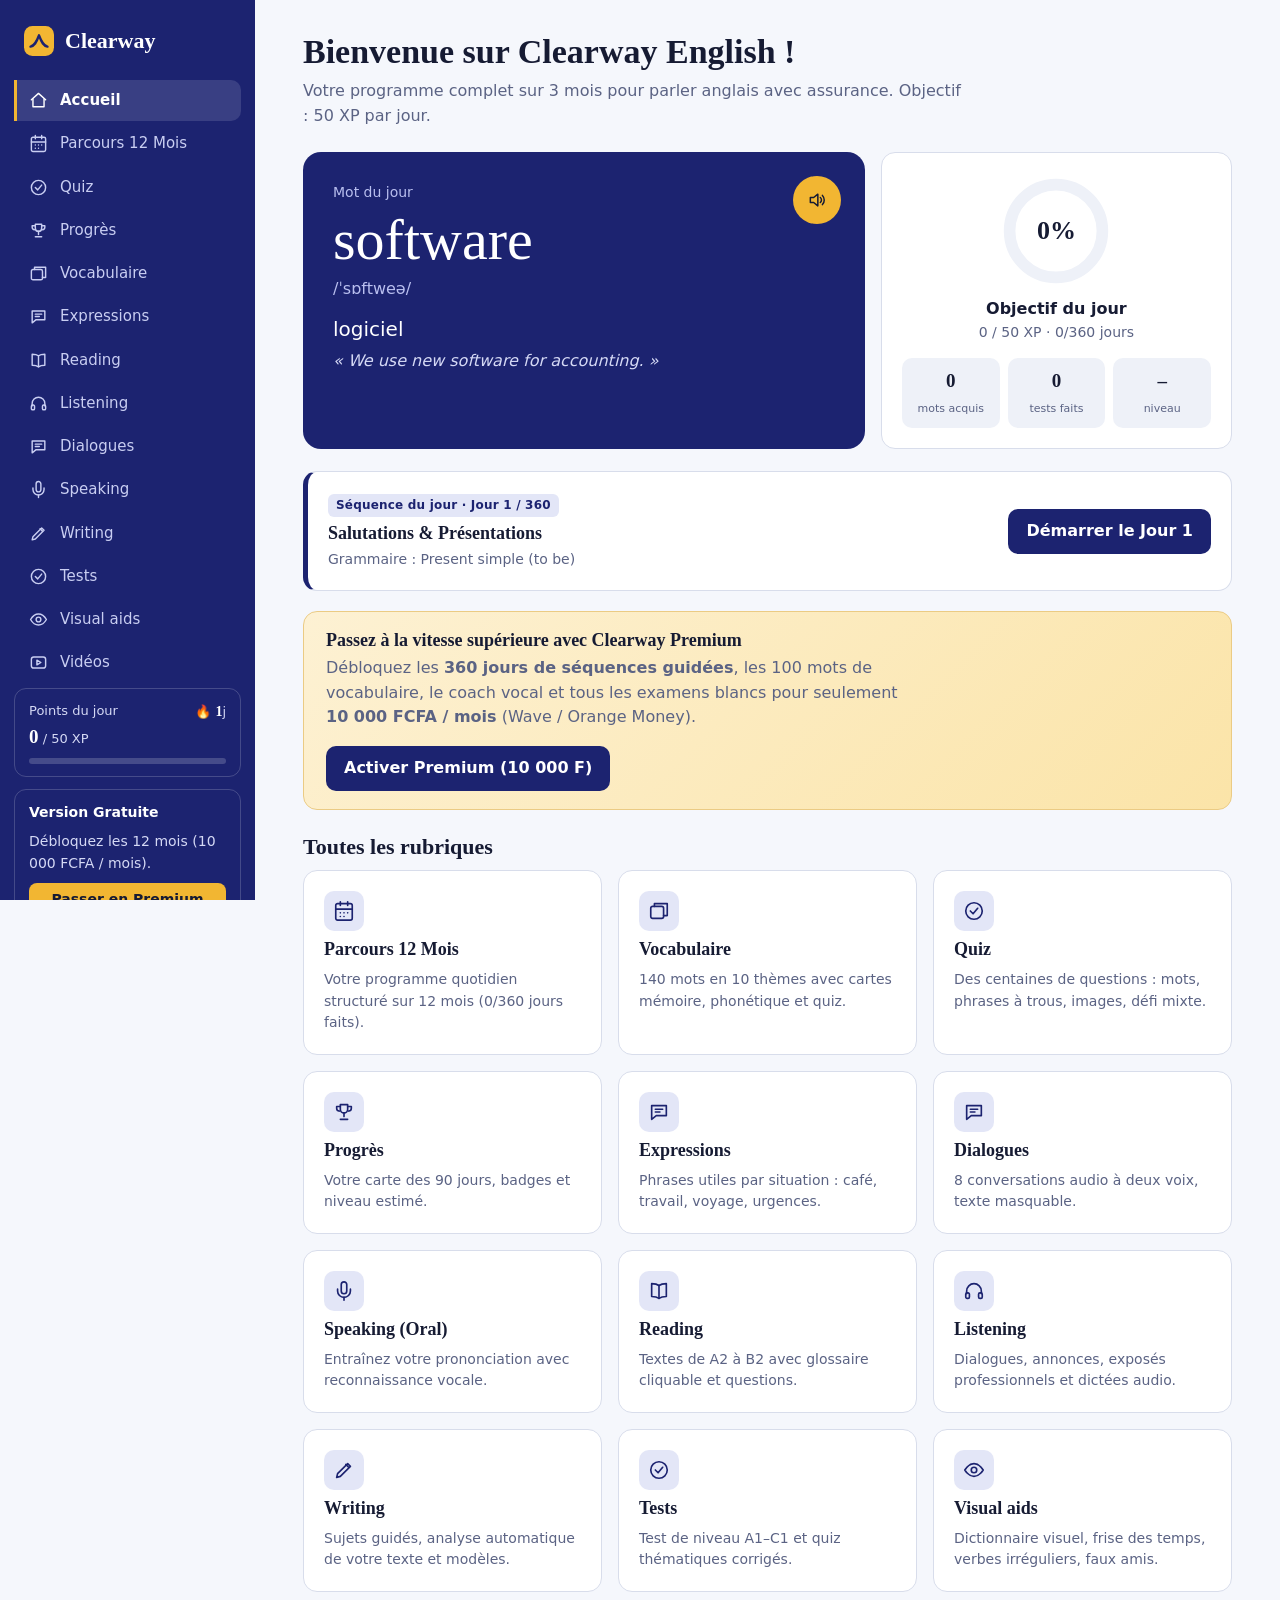
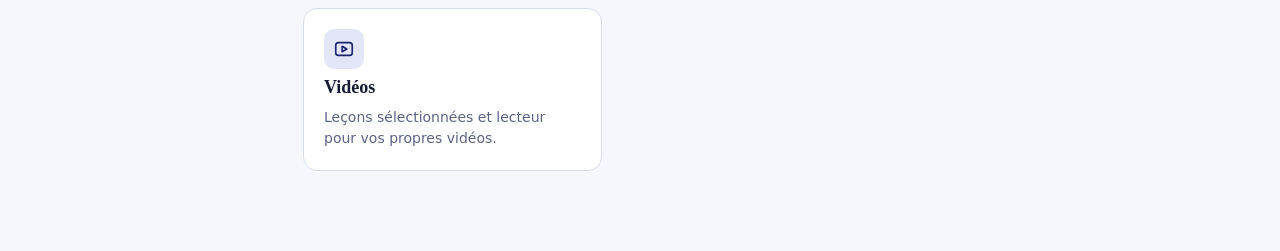
==== index.html @ 8e4ec9d9 "Change 'Hello World' to 'Goodbye World'" ====
<!DOCTYPE html>
<html lang="fr">
<head>
<meta charset="utf-8">
<meta name="viewport" content="width=device-width, initial-scale=1">
<meta name="theme-color" content="#1C2370">
<meta name="description" content="Clearway English : programme d'anglais sur 12 mois (360 jours), vocabulaire, reading, listening, speaking, writing, tests et vidéos.">
<link rel="manifest" href="manifest.webmanifest">
<link rel="icon" type="image/png" href="icons/icon-192.png">
<link rel="apple-touch-icon" href="icons/apple-touch-icon.png">
<meta name="apple-mobile-web-app-capable" content="yes">
<meta name="mobile-web-app-capable" content="yes">
<meta name="apple-mobile-web-app-title" content="Clearway">
<meta name="apple-mobile-web-app-status-bar-style" content="black-translucent">
<title>Clearway English — Programme 12 Mois</title>
<style>
:root{
  --ultra:#1C2370; --ultra-2:#2A34A6; --ultra-tint:#E3E6F7;
  --ink:#161B33; --mut:#5B6384; --paper:#F5F7FC; --mist:#EEF1F8; --line:#D8DDEB;
  --amber:#F2B632; --amber-tint:#FDF1D3;
  --ok:#1F8A5B; --ok-bg:#E4F5EC; --bad:#BF3B3B; --bad-bg:#FBE9E9;
  --wave:#1DC4FF; --om:#FF7900;
  --serif:"Iowan Old Style","Palatino Linotype",Palatino,Georgia,serif;
  --sans:"Inter","Segoe UI",system-ui,-apple-system,Roboto,sans-serif;
}
*{box-sizing:border-box}
html{scroll-behavior:smooth}
body{margin:0;font:16px/1.55 var(--sans);color:var(--ink);background:var(--paper);-webkit-font-smoothing:antialiased}
button{font:inherit;color:inherit;cursor:pointer}
input,textarea,select{font:inherit;color:inherit}
:focus-visible{outline:3px solid var(--amber);outline-offset:2px}
h1,h2,h3{font-family:var(--serif);font-weight:600;line-height:1.2;margin:0}
h1{font-size:clamp(26px,4vw,34px)}
h2{font-size:22px;margin-bottom:10px}
h3{font-size:18px}
p{margin:0 0 10px}
.mut{color:var(--mut)}
.small{font-size:14px}

/* layout */
.app{display:grid;grid-template-columns:255px 1fr;min-height:100vh}
.side{background:var(--ultra);color:#fff;padding:22px 14px;position:sticky;top:0;height:100vh;display:flex;flex-direction:column;gap:4px;overflow:auto}
.brand{display:flex;gap:11px;align-items:center;padding:2px 10px 18px;font-family:var(--serif);font-size:22px;font-weight:600}
.brand svg{width:30px;height:30px;flex:none}
.nav{display:flex;flex-direction:column;gap:2px}
.nav button{display:flex;align-items:center;gap:12px;background:none;border:0;border-left:3px solid transparent;color:#C9CEF2;padding:9px 12px;border-radius:0 10px 10px 0;text-align:left;font-size:15px}
.nav button svg{width:19px;height:19px;flex:none}
.nav button:hover{background:rgba(255,255,255,.07);color:#fff}
.nav button.on{background:rgba(255,255,255,.13);color:#fff;border-left-color:var(--amber);font-weight:600}
.xpbox{margin-top:auto;padding:12px 14px;border:1px solid rgba(255,255,255,.18);border-radius:12px;font-size:13px;color:#D5D9F5}
.xpbox b{color:#fff;font-size:19px;font-family:var(--serif)}
.xpbar{height:6px;border-radius:9px;background:rgba(255,255,255,.18);margin-top:6px;overflow:hidden}
.xpbar i{display:block;height:100%;background:var(--amber);width:0;transition:width .4s}
main{padding:32px clamp(18px,4vw,48px) 80px;max-width:1140px;width:100%}
.tabbar{display:none}
.pagehead{margin-bottom:24px}
.pagehead p{color:var(--mut);max-width:65ch;margin-top:6px}

/* components */
.card{background:#fff;border:1px solid var(--line);border-radius:14px;padding:20px}
.grid{display:grid;gap:16px;grid-template-columns:repeat(auto-fit,minmax(250px,1fr))}
.row{display:flex;gap:10px;flex-wrap:wrap;align-items:center}
.btn{background:var(--ultra);color:#fff;border:0;border-radius:10px;padding:10px 18px;font-weight:600;display:inline-flex;gap:8px;align-items:center;justify-content:center;transition:background .15s,transform .1s}
.btn:hover{background:var(--ultra-2)}
.btn:active{transform:scale(.98)}
.btn.ghost{background:#fff;color:var(--ultra);border:1.5px solid var(--ultra)}
.btn.ghost:hover{background:var(--ultra-tint)}
.btn.amber{background:var(--amber);color:var(--ink)}
.btn.amber:hover{background:#E6A91F}
.btn.ok{background:var(--ok);color:#fff}
.btn.ok:hover{background:#187049}
.btn.sm{padding:6px 12px;font-size:14px;border-radius:8px}
.btn svg{width:18px;height:18px}
.iconbtn{width:42px;height:42px;border-radius:50%;border:0;background:var(--amber);color:var(--ink);display:inline-grid;place-items:center;flex:none}
.iconbtn:hover{background:#E6A91F}
.iconbtn svg{width:20px;height:20px}
.chip{border:1.5px solid var(--line);background:#fff;border-radius:99px;padding:6px 14px;font-size:14px}
.chip:hover{border-color:var(--ultra)}
.chip.on{background:var(--ultra);border-color:var(--ultra);color:#fff}
.lv{display:inline-block;font-size:12px;font-weight:700;border-radius:6px;padding:2px 8px;letter-spacing:.2px}
.lv-A{background:var(--ok-bg);color:var(--ok)}
.lv-B{background:var(--ultra-tint);color:var(--ultra)}
.lv-C{background:var(--amber-tint);color:#8A5A00}
.tabs{display:flex;gap:6px;flex-wrap:wrap;margin-bottom:18px;border-bottom:1px solid var(--line);padding-bottom:12px}
.bar{height:8px;background:var(--mist);border-radius:9px;overflow:hidden}
.bar i{display:block;height:100%;background:var(--ultra);border-radius:9px;transition:width .3s}
.toast{position:fixed;left:50%;bottom:90px;transform:translateX(-50%);background:var(--ink);color:#fff;padding:10px 18px;border-radius:10px;font-size:14px;z-index:150;box-shadow:0 8px 20px rgba(0,0,0,.2)}
.tile{display:flex;flex-direction:column;gap:8px;text-align:left;cursor:pointer;transition:border-color .15s,transform .15s}
.tile:hover{border-color:var(--ultra);transform:translateY(-2px)}
.tile .ic{width:40px;height:40px;border-radius:10px;background:var(--ultra-tint);color:var(--ultra);display:grid;place-items:center}
.tile .ic svg{width:22px;height:22px}

/* home */
.hero{display:grid;grid-template-columns:1.6fr 1fr;gap:16px;margin-bottom:22px}
.wod{background:var(--ultra);color:#fff;border-radius:18px;padding:28px 30px;position:relative;overflow:hidden}
.wod .w{font-family:var(--serif);font-size:clamp(38px,6vw,58px);line-height:1;margin:6px 0 8px}
.wod .ipa{color:#B9BFEF}
.wod .fr{font-size:20px;margin:12px 0 4px}
.wod .ex{color:#D5D9F5;font-style:italic;max-width:46ch}
.wod .iconbtn{position:absolute;right:24px;top:24px;width:48px;height:48px}
.goal{display:flex;flex-direction:column;align-items:center;justify-content:center;gap:8px;text-align:center}
.ring{position:relative;width:116px;height:116px}
.ring svg{width:116px;height:116px;transform:rotate(-90deg)}
.ring b{position:absolute;inset:0;display:grid;place-items:center;font-family:var(--serif);font-size:26px}
.stats{display:grid;grid-template-columns:repeat(3,1fr);gap:8px;width:100%;margin-top:6px}
.stats div{background:var(--mist);border-radius:10px;padding:8px 4px}
.stats b{display:block;font-family:var(--serif);font-size:19px}
.stats span{font-size:11px;color:var(--mut)}

/* 90-day roadmap */
.road-grid{display:grid;grid-template-columns:repeat(auto-fill,minmax(135px,1fr));gap:10px;margin-top:14px}
.day-card{background:#fff;border:1.5px solid var(--line);border-radius:12px;padding:12px;text-align:left;display:flex;flex-direction:column;gap:4px;position:relative;transition:all .15s}
.day-card:hover{border-color:var(--ultra)}
.day-card.done{background:var(--ok-bg);border-color:#9AD7BC}
.day-card.curr{border-color:var(--amber);box-shadow:0 0 0 2px var(--amber-tint)}
.day-card.locked{background:var(--mist);opacity:.85}
.day-num{font-family:var(--serif);font-weight:700;font-size:17px;display:flex;justify-content:space-between;align-items:center}
.day-topic{font-size:12px;color:var(--mut);line-height:1.3;display:-webkit-box;-webkit-line-clamp:2;-webkit-box-orient:vertical;overflow:hidden}
.seq-step{border-left:3px solid var(--ultra);padding:12px 16px;background:var(--mist);border-radius:0 12px 12px 0;margin-bottom:14px}
.seq-step h4{margin:0 0 6px;font-size:16px;color:var(--ultra)}

/* flashcards & speaking */
.fc{min-height:250px;display:flex;flex-direction:column;align-items:center;justify-content:center;text-align:center;gap:10px;padding:32px 24px;cursor:pointer;user-select:none}
.fc .big{font-family:var(--serif);font-size:clamp(32px,5vw,48px)}
.fc.back{background:var(--ultra-tint);border-color:#C5CBF0}
.fc .ex{font-style:italic;color:var(--mut);max-width:44ch}
.mic-btn{width:68px;height:68px;border-radius:50%;border:0;background:var(--ultra);color:#fff;display:grid;place-items:center;margin:10px auto;transition:all .2s}
.mic-btn.rec{background:var(--bad);animation:pulse 1.2s infinite}
@keyframes pulse{0%{box-shadow:0 0 0 0 rgba(191,59,59,.5)}70%{box-shadow:0 0 0 16px rgba(191,59,59,0)}100%{box-shadow:0 0 0 0 rgba(191,59,59,0)}}

/* quiz */
.qhead{display:flex;align-items:center;gap:14px;margin-bottom:18px;font-size:14px;color:var(--mut)}
.qhead .bar{flex:1}
.qtext{font-size:21px;margin-bottom:18px}
.opts{display:grid;gap:10px;max-width:640px}
.opt{text-align:left;background:#fff;border:1.5px solid var(--line);border-radius:10px;padding:12px 16px;transition:border-color .12s,background .12s}
.opt:hover:not(:disabled){border-color:var(--ultra);background:var(--ultra-tint)}
.opt.ok{border-color:var(--ok);background:var(--ok-bg);font-weight:600}
.opt.no{border-color:var(--bad);background:var(--bad-bg)}
.opt:disabled{cursor:default}
.fb{margin-top:16px;padding:14px 16px;border-radius:10px;max-width:640px}
.fb.ok{background:var(--ok-bg)}
.fb.no{background:var(--bad-bg)}
.score{font-family:var(--serif);font-size:50px;line-height:1}
.review{display:grid;gap:10px;margin-top:16px}
.review div{border-left:4px solid var(--bad);background:var(--bad-bg);padding:10px 14px;border-radius:0 10px 10px 0;font-size:15px}

/* reading & writing */
.text{font-family:var(--serif);font-size:19px;line-height:1.75;max-width:68ch}
.gl{border-bottom:2px dotted var(--ultra);cursor:pointer;color:var(--ultra)}
.gloss{background:var(--amber-tint);border-radius:10px;padding:10px 14px;margin:14px 0;font-size:15px;min-height:44px}
.split{display:grid;grid-template-columns:1.15fr 1fr;gap:26px;align-items:start}
textarea{width:100%;min-height:200px;border:1.5px solid var(--line);border-radius:12px;padding:14px;resize:vertical;line-height:1.6;background:#fff}
textarea:focus{border-color:var(--ultra);outline:none}
input[type=text],select{border:1.5px solid var(--line);border-radius:10px;padding:10px 12px;background:#fff;width:100%}
select{width:auto}
.check{display:flex;gap:10px;align-items:flex-start;padding:6px 0}
.check i{flex:none;width:22px;height:22px;border-radius:50%;display:grid;place-items:center;font-style:normal;font-size:13px;font-weight:700}
.check i.y{background:var(--ok);color:#fff}
.check i.n{background:var(--mist);color:var(--mut);border:1.5px solid var(--line)}
.model{background:var(--mist);border-radius:12px;padding:16px 18px;font-family:var(--serif);font-size:17px;line-height:1.7;white-space:pre-wrap}

/* tables & visual */
.tbl{width:100%;border-collapse:collapse;font-size:15px;background:#fff;border:1px solid var(--line);border-radius:12px;overflow:hidden}
.tbl th{background:var(--mist);text-align:left;padding:10px 14px;font-weight:600}
.tbl td{padding:9px 14px;border-top:1px solid var(--line);vertical-align:top}
.tblwrap{overflow-x:auto}
.vd{display:grid;grid-template-columns:repeat(auto-fill,minmax(120px,1fr));gap:12px}
.vd button{background:#fff;border:1px solid var(--line);border-radius:14px;padding:16px 8px 12px;display:flex;flex-direction:column;align-items:center;gap:2px}
.vd button:hover{border-color:var(--ultra);background:var(--ultra-tint)}
.vd .em{font-size:44px;line-height:1.1}
.vd b{font-family:var(--serif);font-size:17px}
.vd span{font-size:13px;color:var(--mut)}
.tl{display:grid;grid-template-columns:repeat(3,1fr);gap:16px}
.tl .col{border-top:5px solid var(--ultra);background:#fff;border-radius:0 0 14px 14px;border:1px solid var(--line);border-top-width:5px;padding:16px}
.tl .col.past{border-top-color:#7C84C9}
.tl .col.now{border-top-color:var(--amber)}
.tl .col.fut{border-top-color:var(--ok)}
.tense{padding:10px 0;border-top:1px solid var(--mist)}
.tense b{display:block}
.tense .ex{font-family:var(--serif);font-style:italic;font-size:16px}
.funnel{display:grid;gap:10px;max-width:640px}
.funnel div{border-radius:12px;padding:14px 18px;color:#fff}
.funnel .f1{background:var(--ultra);width:100%}
.funnel .f2{background:var(--ultra-2);width:82%}
.funnel .f3{background:#4C58C7;width:64%}
.funnel b{font-family:var(--serif);font-size:24px;margin-right:10px}
.player{aspect-ratio:16/9;width:100%;border:0;border-radius:14px;background:var(--ink)}
.vph{aspect-ratio:16/9;border-radius:14px;background:var(--ink);color:#C9CEF2;display:grid;place-items:center;text-align:center;padding:20px}

/* Premium & Mobile Money Paywall */
.lk{display:inline-grid;vertical-align:-2px;margin-left:6px;opacity:.8}
.lk svg{width:14px;height:14px}
.prem{display:inline-block;font-size:12px;font-weight:700;border-radius:6px;padding:2px 8px;margin-left:6px;background:var(--amber-tint);color:#8A5A00}
.banner{display:flex;gap:16px;align-items:center;justify-content:space-between;flex-wrap:wrap;background:linear-gradient(135deg,#FDF1D3 0%,#FBE4A8 100%);border:1px solid #EBCB84;border-radius:14px;padding:18px 22px;margin-bottom:24px}
.modal{position:fixed;inset:0;background:rgba(22,27,51,.65);backdrop-filter:blur(3px);display:grid;place-items:center;padding:16px;z-index:100}
.sheet{background:#fff;border-radius:18px;max-width:480px;width:100%;max-height:92vh;overflow:auto;padding:26px 24px;position:relative;box-shadow:0 20px 40px rgba(0,0,0,.25)}
.sheet .x{position:absolute;right:12px;top:10px;border:0;background:none;font-size:28px;line-height:1;color:var(--mut);width:38px;height:38px}
.benefits{padding-left:20px;margin:12px 0;font-size:14.5px}
.benefits li{margin-bottom:4px}
.price-tag{background:var(--ultra-tint);color:var(--ultra);padding:12px 16px;border-radius:12px;margin:12px 0;display:flex;justify-content:space-between;align-items:center}
.price-tag b{font-family:var(--serif);font-size:24px}
.momo-box{border:1.5px solid var(--line);border-radius:12px;padding:14px;background:var(--paper);margin-bottom:14px}
.momo-badges{display:flex;gap:8px;margin-bottom:10px}
.badge-wave{background:#E0F7FF;color:#0077A3;border:1px solid #99E3FF;font-weight:700;font-size:13px;padding:4px 10px;border-radius:8px;display:inline-flex;align-items:center;gap:6px}
.badge-om{background:#FFF0E0;color:#B85600;border:1px solid #FFCCA3;font-weight:700;font-size:13px;padding:4px 10px;border-radius:8px;display:inline-flex;align-items:center;gap:6px}
.num-box{display:flex;justify-content:space-between;align-items:center;background:#fff;border:1px solid var(--line);padding:8px 12px;border-radius:8px;font-family:monospace;font-size:16px;font-weight:700;margin:8px 0}
.prembox{margin-top:8px;padding:12px 14px;border:1px solid rgba(255,255,255,.18);border-radius:12px;font-size:13px;color:#D5D9F5;display:flex;flex-direction:column;gap:8px;align-items:flex-start}
.prembox b{color:#fff;font-size:14px}
.lnk{background:none;border:0;color:#B9BFEF;text-decoration:underline;padding:0;font-size:12px}

.hm{display:grid;grid-template-columns:repeat(20,1fr);gap:5px;margin-top:12px}
.hm button{aspect-ratio:1;border:0;border-radius:6px;background:var(--mist);font-size:11px;color:var(--mut)}
.hm button.done{background:var(--ultra);color:#fff}.hm button.curr{background:var(--amber);color:var(--ink);font-weight:700}
.badge{display:flex;gap:10px;align-items:center;padding:12px 14px;border:1.5px solid var(--line);border-radius:12px;background:#fff}
.badge.off{opacity:.45;filter:grayscale(1)}.badge span{font-size:26px}
@media (max-width:860px){
  .app{grid-template-columns:1fr}
  .side{display:none}
  main{padding-bottom:96px}
  .hero,.split,.tl{grid-template-columns:1fr}
  .tabbar{display:flex;position:fixed;left:0;right:0;bottom:0;background:var(--ultra);z-index:20;overflow-x:auto;padding:6px 4px calc(6px + env(safe-area-inset-bottom))}
  .tabbar button{flex:1 0 auto;min-width:64px;background:none;border:0;color:#B9BFEF;display:flex;flex-direction:column;align-items:center;gap:2px;padding:6px 4px;font-size:11px;border-radius:10px}
  .tabbar button svg{width:20px;height:20px}
  .tabbar button.on{color:#fff;background:rgba(255,255,255,.14)}
  .wod{padding:22px}
}
@media (prefers-reduced-motion:reduce){*{transition:none!important;animation:none!important}}
</style>
</head>
<body>
<div class="app">
  <aside class="side">
    <div class="brand">
      <svg viewBox="0 0 32 32" fill="none"><rect width="32" height="32" rx="9" fill="#F2B632"/><path d="M7 22c4-1 6-4 9-12 3 8 5 11 9 12" stroke="#1C2370" stroke-width="2.6" stroke-linecap="round" stroke-linejoin="round"/></svg>
      Clearway
    </div>
    <nav class="nav" id="nav" aria-label="Navigation principale"></nav>
    <div class="xpbox">
      <div style="display:flex;justify-content:space-between"><span>Points du jour</span><span>🔥 <b style="font-size:14px" id="streak">1</b>j</span></div>
      <b id="xp">0</b> <span>/ 50 XP</span>
      <div class="xpbar"><i id="xpbar"></i></div>
    </div>
    <div class="prembox" id="prembox"></div>
  </aside>
  <main id="view" tabindex="-1"></main>
</div>
<nav class="tabbar" id="tabbar" aria-label="Navigation mobile"></nav>

<script>
/* ============ CONFIGURATION PREMIUM & MOBILE MONEY (CÔTE D'IVOIRE) ============ */
const CONFIG={
  priceLabel:"10 000 FCFA / mois",
  momoNumber:"+225 07 57 33 37 36",
  momoRaw:"2250757333736",
  days:30,
  codeHashes:[
    "2800228999690325","6563418240282511","4821302899677356","266277272692446","8481280028910141","2234457778793074","8561452607645327","2131648118054068","2163163100515304","6007882809866564","5416775543484992","8429467756683307","4256052017239672","1639837467702257","4325270997501654","7564750041661330","2446624864083736","4163575560752893","7197310270555258","2344395195639695","3841409600194703","2412356013874147","5212405534181019","8071848298235281","536347776072933","6207044515676159","7451620242844840","7887469816868325","8123064637558405","8513760963121942",
    "4647857955071901","2849165932243017","5831609964143850","3592680832948715",
    "5610020132596924","6288583205126055","1421744294304284","5334793579297343",
    "6193261337082725","4813537626374129","7809158927514286","3737121614483031",
    "2562670709487639","5102975672716091","6489962364024002","8053960695412945"
  ],
  free:{
    daysMax:5, phrase:['social'],dlg:['d1','d2'], // Les 5 premiers jours du parcours 90 jours sont gratuits
    vocab:['travel','daily'],
    reading:['r1'],
    listen:['l1'],
    write:['w1'],
    test:['placement','preps'],
    vis:['dict','tenses'],
    visCat:['animals','food'],
    videos:3,
    dictN:2,
    speakN:2
  }
};

/* ============ Stockage & Sécurité ============ */
const STORE_PREM='clw_premium_v2';
const STORE_DATA='clw_progress_v2';
const store={
  get(k){try{return localStorage.getItem(k);}catch(e){return null;}},
  set(k,v){try{localStorage.setItem(k,v);}catch(e){}}
};
const cyrb53=(str,seed=0)=>{let h1=0xdeadbeef^seed,h2=0x41c6ce57^seed;for(let i=0,ch;i<str.length;i++){ch=str.charCodeAt(i);h1=Math.imul(h1^ch,2654435761);h2=Math.imul(h2^ch,1597334677);}h1=Math.imul(h1^(h1>>>16),2246822507)^Math.imul(h2^(h2>>>13),3266489909);h2=Math.imul(h2^(h2>>>16),2246822507)^Math.imul(h1^(h1>>>13),3266489909);return 4294967296*(2097151&h2)+(h1>>>0);};
const normCode=s=>String(s||'').toUpperCase().replace(/[^A-Z0-9]/g,'');
const STORE_EXP='clw_premium_exp_v3',STORE_USED='clw_codes_used';
const premExp=()=>{let e=+store.get(STORE_EXP)||0;if(!e&&store.get(STORE_PREM)==='1'){e=Date.now()+30*864e5;store.set(STORE_EXP,e);}return e;};
const isLocked=(kind,id)=>!S.premium&&!CONFIG.free[kind].includes(id);
const lockIco=()=>`<span class="lk" title="Contenu Premium">${ico('lock')}</span>`;
const lk=(k,i)=>isLocked(k,i)?lockIco():'';
const prem=(k,i)=>isLocked(k,i)?'<span class="prem">Premium</span>':'';

let lastFocus=null;
function closePaywall(){const m=document.getElementById('paywall');if(m){m.remove();if(lastFocus&&lastFocus.focus)lastFocus.focus();}}
function paywall(feature){
  closePaywall();lastFocus=document.activeElement;
  const waMsg=encodeURIComponent(`Bonjour Clearway English ! Je viens d'effectuer le paiement de 10 000 FCFA pour mon abonnement Premium (1 mois). Merci de m'envoyer mon code d'activation.`);
  const m=document.createElement('div');m.id='paywall';m.className='modal';
  m.innerHTML=`<div class="sheet" role="dialog" aria-modal="true" aria-labelledby="pwt">
    <button class="x" data-act="pwclose" aria-label="Fermer">×</button>
    <h2 id="pwt">Passer à Clearway Premium</h2>
    <p class="mut small" style="margin:4px 0 0">${feature?'Débloquez : <b>'+esc(feature)+'</b> et tout le programme complet.':'Accédez à l\'intégralité du programme sur 3 mois sans restriction.'}</p>
    
    <div class="price-tag">
      <div><span class="small">Abonnement tout inclus</span><br><b>${esc(CONFIG.priceLabel)}</b></div>
      <span class="lv lv-C">Accès 30 jours</span>
    </div>

    <ul class="benefits">
      <li>✅ <b>Programme complet 12 mois</b> (360 séquences quotidiennes A1 → C1)</li>
      <li>✅ <b>100 mots de vocabulaire</b> en 10 thèmes + audio</li>
      <li>✅ <b>Dialogues audio, dictionnaire visuel complet</b> (animaux, shopping, tech, IA)</li>
      <li>✅ <b>Quiz du jour, révisions espacées</b> et 5 packs d'expressions</li>
      <li>✅ <b>Atelier Speaking</b> avec reconnaissance vocale</li>
      <li>✅ <b>Tous les textes, audios, dictées, essais et tests</b></li>
    </ul>

    <div class="momo-box">
      <div class="small" style="font-weight:600;margin-bottom:6px">1. Effectuez votre dépôt de 10 000 FCFA via :</div>
      <div class="momo-badges">
        <span class="badge-wave">📱 Wave Côte d'Ivoire</span>
        <span class="badge-om">🟠 Orange Money</span>
      </div>
      <div class="num-box">
        <span>${esc(CONFIG.momoNumber)}</span>
        <button class="btn sm ghost" data-act="copynum">Copier</button>
      </div>
      <div class="small" style="font-weight:600;margin:10px 0 6px">2. Recevez votre code instantanément :</div>
      <a class="btn ok" style="width:100%;text-decoration:none" href="https://wa.me/${CONFIG.momoRaw}?text=${waMsg}" target="_blank" rel="noopener noreferrer">
        💬 Envoyer la capture sur WhatsApp
      </a>
    </div>

    <p class="small mut" style="margin:12px 0 6px"><b>3. Vous avez reçu votre code ? Activez-le ici :</b></p>
    <div class="row" style="flex-wrap:nowrap">
      <input type="text" id="pwcode" placeholder="Ex: CLW-2026-VIP1" autocomplete="off" autocapitalize="characters" spellcheck="false" aria-label="Code d'accès">
      <button class="btn" style="flex:none" data-act="pwcode">Activer</button>
    </div>
    <p class="small" id="pwmsg" role="alert" style="color:var(--bad);margin:6px 0 0;font-weight:600"></p>
  </div>`;
  document.body.appendChild(m);
  m.addEventListener('click',e=>{if(e.target===m)closePaywall();});
  m.querySelector('#pwcode').focus();
}

function updatePrem(){
  const b=document.getElementById('prembox');if(!b)return;
  b.innerHTML=S.premium
    ?'<b>⭐ Membre Premium Actif</b><span class="small">Il reste '+Math.max(1,Math.ceil((premExp()-Date.now())/864e5))+' jour(s) d\'accès.</span><button class="lnk" data-act="premoff">Désactiver sur cet appareil</button>'
    :`<b>Version Gratuite</b><span class="small">Débloquez les 12 mois (${CONFIG.priceLabel}).</span><button class="btn amber sm" style="width:100%" data-act="paywall" data-f="">Passer en Premium</button>`;
}

function premBanner(){
  if(S.premium)return '';
  return `<div class="banner">
    <div>
      <h3>Passez à la vitesse supérieure avec Clearway Premium</h3>
      <p class="mut" style="margin:4px 0 0;max-width:58ch">Débloquez les <b>360 jours de séquences guidées</b>, les 100 mots de vocabulaire, le coach vocal et tous les examens blancs pour seulement <b>${esc(CONFIG.priceLabel)}</b> (Wave / Orange Money).</p>
    </div>
    <button class="btn" data-act="paywall" data-f="">Activer Premium (10 000 F)</button>
  </div>`;
}

/* ============ Utilitaires ============ */
const $=(s,e=document)=>e.querySelector(s);
const esc=s=>String(s).replace(/[&<>"]/g,c=>({'&':'&amp;','<':'&lt;','>':'&gt;','"':'&quot;'}[c]));
const shuffle=a=>{a=a.slice();for(let i=a.length-1;i>0;i--){const j=Math.floor(Math.random()*(i+1));[a[i],a[j]]=[a[j],a[i]];}return a;};
const ICONS={
  home:'<path d="M3 11l9-8 9 8"/><path d="M5 10v10h14V10"/>',
  plan:'<rect x="3" y="4" width="18" height="18" rx="2"/><path d="M16 2v4M8 2v4M3 10h18"/><path d="M8 14h.01M12 14h.01M16 14h.01M8 18h.01M12 18h.01"/>',
  vocab:'<rect x="3" y="7" width="14" height="13" rx="2"/><path d="M7 7V4h14v13h-4"/>',
  read:'<path d="M12 6c-2-1.5-5-2-8-2v14c3 0 6 .5 8 2 2-1.5 5-2 8-2V4c-3 0-6 .5-8 2z"/><path d="M12 6v14"/>',
  listen:'<path d="M4 15v-3a8 8 0 0116 0v3"/><rect x="3" y="14" width="4" height="6" rx="1.5"/><rect x="17" y="14" width="4" height="6" rx="1.5"/>',
  speak:'<path d="M12 2a3 3 0 00-3 3v7a3 3 0 006 0V5a3 3 0 00-3-3z"/><path d="M19 10v2a7 7 0 01-14 0v-2"/><line x1="12" y1="19" x2="12" y2="22"/>',
  write:'<path d="M4 20l4-1 11-11-3-3L5 16z"/><path d="M14 6l3 3"/>',
  tests:'<circle cx="12" cy="12" r="9"/><path d="M8 12l3 3 5-6"/>',
  visual:'<path d="M2 12s4-7 10-7 10 7 10 7-4 7-10 7S2 12 2 12z"/><circle cx="12" cy="12" r="3"/>',
  video:'<rect x="3" y="5" width="18" height="14" rx="3"/><path d="M10 9l5 3-5 3z"/>',
  speaker:'<path d="M4 9v6h4l5 4V5L8 9z"/><path d="M16 9a4 4 0 010 6"/><path d="M18.5 6.5a8 8 0 010 11"/>',
  stop:'<rect x="6" y="6" width="12" height="12" rx="2"/>',
  chat:'<path d="M4 5h16v11H9l-5 4z"/><path d="M8 9h8M8 12h5"/>',
  trophy:'<path d="M8 4h8v5a4 4 0 01-8 0z"/><path d="M8 6H4v2a3 3 0 003 3M16 6h4v2a3 3 0 01-3 3"/><path d="M12 13v4M8 20h8"/>',
  lock:'<rect x="5" y="11" width="14" height="9" rx="2"/><path d="M8 11V8a4 4 0 018 0v3"/>'
};
const ico=n=>`<svg viewBox="0 0 24 24" fill="none" stroke="currentColor" stroke-width="1.8" stroke-linecap="round" stroke-linejoin="round" aria-hidden="true">${ICONS[n]}</svg>`;
const NAV=[
  {id:'home',label:'Accueil',ic:'home'},
  {id:'plan',label:'Parcours 12 Mois',ic:'plan'},
  {id:'quiz',label:'Quiz',ic:'tests'},
  {id:'progress',label:'Progrès',ic:'trophy'},
  {id:'vocab',label:'Vocabulaire',ic:'vocab'},
  {id:'phrases',label:'Expressions',ic:'chat'},
  {id:'reading',label:'Reading',ic:'read'},
  {id:'listening',label:'Listening',ic:'listen'},
  {id:'dialogues',label:'Dialogues',ic:'chat'},
  {id:'speaking',label:'Speaking',ic:'speak'},
  {id:'writing',label:'Writing',ic:'write'},
  {id:'tests',label:'Tests',ic:'tests'},
  {id:'visual',label:'Visual aids',ic:'visual'},
  {id:'videos',label:'Vidéos',ic:'video'}
];
function toast(msg){const t=document.createElement('div');t.className='toast';t.textContent=msg;document.body.appendChild(t);setTimeout(()=>t.remove(),2800);}

function saveProgress(){
  const data={
    xp:S.xp,
    streak:S.streak,
    lastDay:new Date().toDateString(),
    known:[...S.known],
    daysDone:[...S.daysDone],
    tests:S.tests,
    best:S.best
  };
  store.set(STORE_DATA,JSON.stringify(data));
}

function addXP(n){
  S.xp+=n;
  $('#xp').textContent=S.xp;
  $('#xpbar').style.width=Math.min(100,S.xp/S.goal*100)+'%';
  saveProgress();
}

/* ============ Synthèse vocale ============ */
let voices=[],playTok=0;
function loadVoices(){if('speechSynthesis' in window)voices=speechSynthesis.getVoices().filter(v=>/^en/i.test(v.lang));}
if('speechSynthesis' in window){loadVoices();speechSynthesis.onvoiceschanged=loadVoices;}
function stopSpeak(){playTok++;if('speechSynthesis' in window)speechSynthesis.cancel();const p=$('#playbtn');if(p)p.classList.remove('busy');}
function speak(text,rate=1){
  if(!('speechSynthesis' in window)){toast("Audio indisponible sur ce navigateur.");return;}
  speechSynthesis.cancel();
  const u=new SpeechSynthesisUtterance(text);u.lang='en-GB';u.rate=rate;
  if(voices.length)u.voice=voices.find(v=>/GB/i.test(v.lang))||voices[0];
  speechSynthesis.speak(u);
}
function playLines(lines,rate,done){
  if(!('speechSynthesis' in window)){toast("Audio indisponible : lisez la transcription.");return;}
  speechSynthesis.cancel();const tok=++playTok;
  const run=i=>{
    if(tok!==playTok)return;
    if(i>=lines.length){done&&done();return;}
    const u=new SpeechSynthesisUtterance(lines[i].t);u.lang='en-GB';u.rate=rate;
    if(voices.length){u.voice=voices[(lines[i].v||0)%voices.length];}
    u.pitch=lines[i].v?1.25:0.95;
    u.onend=()=>run(i+1);u.onerror=()=>run(i+1);
    speechSynthesis.speak(u);
  };
  run(0);
}

/* ============ Moteur de quiz ============ */
const Q=(q,a,w,e,l)=>({q,a,w,e,l});
function runQuiz(el,qs,opts={}){
  const items=qs.map(x=>({...x,opts:shuffle([x.a,...x.w])}));
  let i=0,score=0,log=[];
  function show(){
    if(i>=items.length)return done();
    const it=items[i];
    el.innerHTML=`<div class="qhead"><span>Question ${i+1} sur ${items.length}</span><div class="bar"><i style="width:${i/items.length*100}%"></i></div></div>
    <h3 class="qtext">${esc(it.q)}</h3>
    <div class="opts">${it.opts.map((o,k)=>`<button class="opt" data-k="${k}">${esc(o)}</button>`).join('')}</div><div id="fb"></div>`;
    el.querySelectorAll('.opt').forEach(b=>b.onclick=()=>answer(b,it));
  }
  function answer(b,it){
    const chosen=it.opts[+b.dataset.k],ok=chosen===it.a;
    el.querySelectorAll('.opt').forEach(x=>{x.disabled=true;if(it.opts[+x.dataset.k]===it.a)x.classList.add('ok');});
    if(!ok)b.classList.add('no');
    if(ok){score++;addXP(5);}
    log.push({it,chosen,ok});
    const last=i===items.length-1;
    $('#fb',el).innerHTML=`<div class="fb ${ok?'ok':'no'}"><b>${ok?'Bonne réponse !':'Pas tout à fait.'}</b> ${it.e?esc(it.e):''}
      <div style="margin-top:12px"><button class="btn" id="nextq">${last?'Voir mon résultat':'Question suivante'}</button></div></div>`;
    $('#nextq',el).focus();
    $('#nextq',el).onclick=()=>{i++;show();};
  }
  function done(){
    const pct=Math.round(score/items.length*100);
    const msg=pct>=85?"Excellent travail.":pct>=60?"Bon résultat, continuez comme ça.":"Revoyez les points ci-dessous puis réessayez.";
    const wrong=log.filter(l=>!l.ok);
    el.innerHTML=`<div class="qhead"><span>Terminé</span><div class="bar"><i style="width:100%"></i></div></div>
      <div class="row" style="gap:22px;align-items:flex-end"><div class="score">${score}<span class="mut" style="font-size:28px"> / ${items.length}</span></div><div><b>${pct} %</b><br>${msg}</div></div>
      <div id="extra"></div>
      ${wrong.length?`<h3 style="margin-top:22px">À revoir</h3><div class="review">${wrong.map(l=>`<div><b>${esc(l.it.q)}</b><br>Votre réponse : ${esc(l.chosen)} — Réponse correcte : <b>${esc(l.it.a)}</b>${l.it.e?'<br><span class="mut">'+esc(l.it.e)+'</span>':''}</div>`).join('')}</div>`:''}
      <div class="row" style="margin-top:22px"><button class="btn" id="again">Recommencer</button>${opts.backLabel?`<button class="btn ghost" id="backq">${opts.backLabel}</button>`:''}</div>`;
    $('#again',el).onclick=()=>runQuiz(el,qs,opts);
    if(opts.onBack&&$('#backq',el))$('#backq',el).onclick=opts.onBack;
    if(opts.onFinish)opts.onFinish({score,total:items.length,pct,log},$('#extra',el));
  }
  show();
}

/* ============ Données : Programme 12 Mois ============ */
const CURRICULUM_TOPICS=[
  // Mois 1 : Jours 1-30 (Fondations A1-A2)
  ["Salutations & Présentations","Present simple (to be)","Se présenter en 3 phrases à voix haute."],
  ["Chiffres, Heures & Dates","Prépositions de temps (at/on/in)","Dire l'heure et sa date de naissance."],
  ["La Famille & Les Proches","Adjectifs possessifs (my, your, his...)","Décrire sa famille proche."],
  ["Routine Quotidienne","Present simple (verbes d'action)","Raconter sa journée type du matin au soir."],
  ["Au Restaurant & Café","Politesse (Would like / Could I have)","Commander un repas complet."],
  ["Direction & Orientation","Impératif & Prépositions de lieu","Demander et indiquer un chemin."],
  ["Révision Semaine 1","Quiz de consolidation Semaine 1","Faire le quiz vocabulaire Vie quotidienne."],
  ["Faire les Courses","Dénombrables / Indénombrables (much/many)","Faire sa liste de courses en anglais."],
  ["La Météo & Les Saisons","Il fait... (It is sunny / rainy...)","Décrire le climat en Côte d'Ivoire."],
  ["Les Vêtements & Achats","Comparatifs courts (cheaper, bigger)","Comparer deux articles dans un magasin."],
  ["Les Transports en Ville","Can / Can't (capacité & permission)","Expliquer comment on se rend au travail."],
  ["Loisirs & Passions","Like / Love / Hate + -ing","Parler de ses 3 activités préférées."],
  ["La Maison & Les Pièces","There is / There are","Décrire son salon ou sa chambre."],
  ["Révision Semaine 2","Bilan de mi-parcours Mois 1","Écrire un court paragraphe sur sa maison."],
  ["Parler du Passé (1)","Past simple (was / were)","Où étiez-vous hier soir ?"],
  ["Parler du Passé (2)","Verbes réguliers (-ed)","Raconter ce qu'on a fait le week-end dernier."],
  ["Parler du Passé (3)","Verbes irréguliers essentiels","Utiliser went, saw, bought, had."],
  ["Raconter un Voyage","Connecteurs chronologiques (First, Then...)","Résumer ses dernières vacances."],
  ["La Santé & Le Corps","Should / Shouldn't (conseils)","Donner des conseils à un ami malade."],
  ["Chez le Médecin","Expresser la douleur (I have a headache)","Expliquer des symptômes simples."],
  ["Révision Semaine 3","Quiz Verbes Irréguliers","Valider 15 verbes irréguliers."],
  ["Projets Futurs (1)","Be going to (intentions)","Parler de ses projets pour le mois prochain."],
  ["Projets Futurs (2)","Will (décisions spontanées & promesses)","Faire 5 prédictions sur le futur."],
  ["Au Téléphone","Expressions téléphoniques de base","Laisser un message vocal clair."],
  ["Les Émotions & Sentiments","Adjectifs en -ed vs -ing (bored/boring)","Exprimer son humeur du jour."],
  ["Décrire Quelqu'un","Apparence physique & caractère","Décrire son meilleur ami."],
  ["Au Bureau : Les Bases","Vocabulaire du travail","Nommer les objets sur son bureau."],
  ["Écrire un E-mail Simple","Formules d'ouverture et de clôture","Rédiger un e-mail de remerciement."],
  ["Révision Générale Mois 1","Consolidation A1-A2","Relire les textes A2 de la rubrique Reading."],
  ["Examen Bilan Mois 1","Validation Niveau A2","Passer le test de niveau pour mesurer le progrès."],

  // Mois 2 : Jours 31-60 (Communication & Fluidité B1)
  ["Expériences de Vie","Present perfect (ever / never)","Dire 3 choses jamais faites."],
  ["Actions Récentes","Present perfect (just / already / yet)","Parler de sa liste de tâches du jour."],
  ["Durée & Depuis Quand","For vs Since","Dire depuis combien de temps on travaille/étudie."],
  ["Passé Simple vs Present Perfect","Choisir le bon temps du passé","Distinguer une date précise d'une expérience."],
  ["Habitudes Passées","Used to + infinitif","Parler de son enfance."],
  ["Actions Simultanées","Past continuous vs Past simple","Raconter une anecdote interrompue."],
  ["Révision Semaine 5","Consolidation des temps du passé","Faire l'exercice d'écoute B1 (Station)."],
  ["Obligation & Interdiction","Must / Have to / Mustn't","Rédiger 5 règles de vie au bureau."],
  ["Possibilité & Déduction","Might / May / Could","Faire des hypothèses sur une situation."],
  ["Donner son Opinion","In my opinion / As far as I'm concerned","Donner son avis sur le télétravail."],
  ["Accord & Désaccord Poli","I see your point, however...","Nuancer l'avis d'un interlocuteur."],
  ["Comparer avec Nuance","Comparatifs longs & Superlatifs","Comparer deux villes (Abidjan vs Londres)."],
  ["Relier ses Idées","Connecteurs logiques (However, Therefore)","Structurer un argument en 4 phrases."],
  ["Révision Semaine 6","Atelier Écriture B1","Rédiger l'essai sur l'uniforme scolaire."],
  ["Le Premier Conditionnel","If + présent, will + base","Parler de conditions réelles (Si il pleut...)."],
  ["Le Deuxième Conditionnel","If + prétérit, would + base","Imaginer ce qu'on ferait avec 1 million."],
  ["Phrasal Verbs Quotidiens (1)","Get up, look for, turn on/off","Créer 5 phrases avec ces verbes."],
  ["Phrasal Verbs Quotidiens (2)","Give up, put off, run out of","Faire le quiz Phrasal Verbs."],
  ["Entretien d'Embauche (1)","Parler de ses qualités et défauts","Répondre à 'Tell me about yourself'."],
  ["Entretien d'Embauche (2)","Parler de son parcours professionnel","Résumer son CV en 1 minute."],
  ["Révision Semaine 7","Simulation Entretien","S'enregistrer dans l'atelier Speaking."],
  ["La Voix Passive (Présent)","Be + participe passé","Expliquer comment un produit est fabriqué."],
  ["La Voix Passive (Passé)","Was/Were + participe passé","Raconter une découverte historique."],
  ["Les Pronoms Relatifs","Who, Which, That, Whose","Définir des mots sans les nommer."],
  ["Négociation & Commerce","Vocabulaire Business & Finance","Négocier un tarif ou un délai."],
  ["Réunions Professionnelles","Prendre la parole et proposer","Préparer 3 interventions de réunion."],
  ["Technologie & Numérique","Vocabulaire Tech & IA","Parler de l'impact du numérique."],
  ["Les Faux Amis Pièges","Actually, Eventually, Library...","Éviter 10 erreurs classiques des francophones."],
  ["Révision Générale Mois 2","Consolidation B1","Lire le texte B1 sur le sommeil."],
  ["Examen Bilan Mois 2","Validation Niveau B1","Passer le test de grammaire essentielle."],

  // Mois 3 : Jours 61-90 (Maîtrise & Professionnel B2-C1)
  ["Le Past Perfect","Had + participe passé","Raconter une chronologie complexe."],
  ["Le Troisième Conditionnel","If + past perfect, would have + PP","Exprimer des regrets sur le passé."],
  ["Expresser le Regret","I wish / If only","Formuler des souhaits présents et passés."],
  ["Le Discours Indirect (1)","Reported speech (affirmations)","Rapporter les propos d'un collègue."],
  ["Le Discours Indirect (2)","Reported questions & commands","Rapporter une interview."],
  ["Gérondif vs Infinitif","Verbes suivis de -ing ou to","Maîtriser suggest, avoid, decide, promise."],
  ["Révision Semaine 9","Lecture Approfondie B2","Lire l'article sur le travail hybride."],
  ["Connecteurs Avancés","Nevertheless, Whereas, Albeit","Enrichir son style écrit."],
  ["Rédiger un Essai Argumenté","Structure Introduction / Développement","Rédiger l'essai sur les réseaux sociaux."],
  ["E-mail Professionnel Formel","Gérer un retard ou une réclamation","Écrire l'e-mail client (Writing #4)."],
  ["Présentations Impactantes","Introduire, structurer, conclure","Présenter un projet en 2 minutes."],
  ["Gestion de Projet & KPIs","Vocabulaire du management","Décrire l'avancement d'un projet."],
  ["Finance & Économie","Croissance, budget, investissement","Commenter un graphique économique."],
  ["Révision Semaine 10","Compréhension Orale B2","Écouter l'exposé sur l'agriculture urbaine."],
  ["Modaux au Passé","Should have / Could have / Must have","Analyser une erreur passée."],
  ["L'Inversion Stylistique","Not only..., Hardly..., Never...","Donner de l'emphase à l'écrit."],
  ["Expressions Idiomatiques (1)","Idiomes du monde du travail","Comprendre 'think outside the box', etc."],
  ["Expressions Idiomatiques (2)","Idiomes de la vie courante","Utiliser 5 idiomes naturels."],
  ["Débat & Argumentation","Réfuter un argument avec élégance","Débattre sur l'intelligence artificielle."],
  ["Prise de Parole Spontanée","Structurer sa pensée sans notes","Parler 90 secondes sur un sujet tiré au sort."],
  ["Révision Semaine 11","Dictées Avancées","Réussir toutes les dictées à 100%."],
  ["Préparation IELTS / TOEFL (1)","Stratégies Reading & Listening","Gérer son temps sur un texte long."],
  ["Préparation IELTS / TOEFL (2)","Writing Task 2 : Vocabulaire académique","Remplacer les mots simples par des termes précis."],
  ["Préparation IELTS / TOEFL (3)","Speaking Part 2 : Long turn","Développer une réponse structurée."],
  ["Anglais Interculturel","Politesse britannique vs américaine","Adapter son registre de langue."],
  ["Synthèse de Documents","Résumer un article en 50 mots","Extraire l'essentiel d'un texte B2."],
  ["Négociation Complexe","Faire des concessions conditionnelles","Simuler un accord commercial."],
  ["Révision Finale 1","Bilan des 100 mots de vocabulaire","Faire un sans-faute aux quiz vocabulaire."],
  ["Révision Finale 2","Bilan Grammaire & Syntaxe","Revoir tous les tableaux Visual Aids."],
  ["Bilan Trimestre 1 (Jour 90)","Test Final A1–C1","Obtenir son score trimestriel Clearway !"]
];
const TOTAL=360;
const levelOf=d=>d<=30?'A1–A2':d<=60?'B1':d<=90?'B2–C1':d<=270?'B2':'C1';
const MONTHS=[{t:"Fondations (A1–A2)",v:"daily",s:"".split("|")},{t:"Fluidité (B1)",v:"work",s:"".split("|")},{t:"Maîtrise (B2–C1)",v:"tech",s:"".split("|")},{t:"Technologie & IA",v:"ai",s:"Smartphone & applications|Mots de passe & sécurité|Réseaux sociaux|Parler à une IA (prompts)|Écrire avec l'IA|IA et emploi|Éthique & biais|Données & vie privée|Objets connectés|Cybersécurité|Startups africaines|Paiement mobile|Télétravail & outils".split("|")},{t:"Shopping & Consommation",v:"shopping",s:"Boutique de vêtements|Marché & marchandage|Supermarché|Acheter en ligne|Retours & remboursements|Réclamer poliment|Comparer des produits|Soldes & promotions|Électronique|Offrir un cadeau|Budget & dépenses|Publicité|Consommation responsable".split("|")},{t:"Voyage & Cultures",v:"travel",s:"À l'aéroport|À l'hôtel|Louer une voiture|Transports en commun|Visiter une ville|Restaurants du monde|Fêtes & traditions|Londres vs New York|Voyager en Afrique|Urgences en voyage|Planifier un itinéraire|Raconter un voyage|Politesse interculturelle".split("|")},{t:"Carrière & Business",v:"business",s:"Rédiger un CV|Lettre de motivation|Entretien d'embauche|Réunions|Présentations|E-mails formels|Négociation|Service client|Gestion d'équipe|Ventes & marketing|Finance d'entreprise|Networking|Entreprendre".split("|")},{t:"Santé & Bien-être",v:"health",s:"Chez le médecin|À la pharmacie|Alimentation|Sport & fitness|Sommeil & stress|Santé mentale|Hôpital & urgences|Maladies courantes|Hygiène de vie|Médecine traditionnelle|Santé publique|Décrire un symptôme|Bien-être au travail".split("|")},{t:"Actualités & Société",v:"law",s:"Lire les actualités|Économie|Environnement|Éducation|Démocratie|Médias|Droits & justice|Migration|Jeunesse & emploi|Urbanisation|Culture & arts|Santé publique|Débat de société".split("|")},{t:"Animaux & Nature",v:"abidjan",s:"Animaux sauvages|Animaux de ferme|Animaux domestiques|Oiseaux & insectes|Vie marine|Safari|Parcs nationaux|Agriculture|Climat & saisons|Forêts & lagunes|Protection de la faune|Chez le vétérinaire|Décrire un paysage".split("|")},{t:"Études & Examens",v:"academic",s:"IELTS Reading|IELTS Listening|IELTS Writing 1|IELTS Writing 2|IELTS Speaking 1|IELTS Speaking 2|TOEFL Integrated|Vocabulaire académique|Prendre des notes|Résumer & paraphraser|Gérer son temps|Graphiques & données|Simulation d'examen".split("|")},{t:"Maîtrise & Culture",v:"emotions",s:"Idiomes avancés|Humour & ironie|Storytelling|Débat avancé|Anglais des médias|Argot & registres|Discours public|Négociation complexe|Littérature courte|Podcasts & TED|Accents du monde|Projet personnel|Certification finale".split("|")}];
(()=>{
 const GR=["Present perfect continuous","Voix passive (tous les temps)","Propositions relatives (whose, where)","Conditionnels mixtes","Discours indirect avancé","Modaux du passé (must have)","Inversion pour l'emphase","Phrases clivées (It was... that)","Propositions participiales","Wish / If only","Causatif (have something done)","Futur parfait & continu","Articles & quantificateurs"];
 const MI=["Dites 5 phrases à voix haute sur : ","Écrivez 80 mots sur : ","Défendez une opinion à l'oral sur : "];
 for(let m=4;m<=12;m++){const X=MONTHS[m-1];X.desc='Mois '+m+' (Jours '+((m-1)*30+1)+'–'+m*30+') : '+X.t+'. Niveau '+levelOf((m-1)*30+1)+'.';
  for(let i=0;i<30;i++){
   if(i===29){CURRICULUM_TOPICS.push([m===12?"Certification finale 1 an":"Bilan du mois : "+X.t,"Validation du Mois "+m,"Passer un test de la rubrique Tests et noter votre score."]);continue;}
   if(i%7===6){CURRICULUM_TOPICS.push(["Révision semaine : "+X.t,"Consolidation des 6 derniers jours","Refaire les quiz et réécouter un dialogue de la semaine."]);continue;}
   const k=i-Math.floor(i/7);
   CURRICULUM_TOPICS.push([X.s[k%13]+(k>=13?" (approfondir)":""),GR[(k+m)%13],MI[k%3]+X.s[k%13].toLowerCase()+"."]);
  }}
})();

/* ============ Données : vocabulaire (10 thèmes = 100 mots) ============ */
const VOCAB={
 travel:{label:"Voyage",words:[
  ["luggage","/ˈlʌɡɪdʒ/","bagages","Please keep your luggage with you at all times."],
  ["boarding pass","/ˈbɔːdɪŋ pɑːs/","carte d'embarquement","Show your boarding pass at the gate."],
  ["delay","/dɪˈleɪ/","retard","There is a two-hour delay on this flight."],
  ["customs","/ˈkʌstəmz/","douane","We went through customs very quickly."],
  ["itinerary","/aɪˈtɪnərəri/","itinéraire","Our itinerary includes three cities in five days."],
  ["accommodation","/əˌkɒməˈdeɪʃn/","hébergement","Accommodation is included in the price."],
  ["destination","/ˌdestɪˈneɪʃn/","destination","Abidjan is a vibrant destination."],
  ["round trip","/raʊnd trɪp/","aller-retour","I'd like a round trip ticket to Dakar."],
  ["sightseeing","/ˈsaɪtsiːɪŋ/","visite touristique","We spent the afternoon sightseeing."],
  ["departure","/dɪˈpɑːtʃə/","départ","The departure time is 8:15 a.m."]]},
 daily:{label:"Vie quotidienne",words:[
  ["neighbour","/ˈneɪbə/","voisin(e)","My neighbour plays the piano."],
  ["chores","/tʃɔːz/","corvées ménagères","I do the chores on Saturday morning."],
  ["commute","/kəˈmjuːt/","trajet domicile-travail","My commute takes forty minutes."],
  ["groceries","/ˈɡrəʊsəriz/","courses alimentaires","I'll buy the groceries tonight."],
  ["rent","/rent/","loyer","The rent is due on the first of the month."],
  ["to run errands","/tə rʌn ˈerəndz/","faire des courses, démarches","I have to run a few errands."],
  ["flat","/flæt/","appartement","They live in a modern flat."],
  ["laundry","/ˈlɔːndri/","linge, lessive","I need to do the laundry."],
  ["to wake up","/tə weɪk ʌp/","se réveiller","I wake up at 6:30 every day."],
  ["rush hour","/rʌʃ ˈaʊə/","heures de pointe","Avoid the bridge during rush hour."]]},
 work:{label:"Travail",words:[
  ["deadline","/ˈdedlaɪn/","date limite","The deadline for the project is Friday."],
  ["meeting","/ˈmiːtɪŋ/","réunion","I have a meeting with the client at ten."],
  ["colleague","/ˈkɒliːɡ/","collègue","My colleague helped me with the report."],
  ["salary","/ˈsæləri/","salaire","She asked for a higher salary."],
  ["promotion","/prəˈməʊʃn/","promotion","He got a promotion after two years."],
  ["budget","/ˈbʌdʒɪt/","budget","We need to stay within budget."],
  ["to schedule","/tə ˈʃedjuːl/","planifier","Let's schedule a call for Monday."],
  ["feedback","/ˈfiːdbæk/","retour, commentaires","Thank you for your feedback."],
  ["to negotiate","/tə nɪˈɡəʊʃieɪt/","négocier","They negotiated a better contract."],
  ["workload","/ˈwɜːkləʊd/","charge de travail","My workload has doubled this month."]]},
 business:{label:"Affaires & Finance",words:[
  ["revenue","/ˈrevənjuː/","chiffre d'affaires","Our quarterly revenue increased by 15%."],
  ["invoice","/ˈɪnvɔɪs/","facture","Please send the invoice to accounting."],
  ["profit margin","/ˈprɒfɪt ˈmɑːdʒɪn/","marge bénéficiaire","We need to improve our profit margin."],
  ["stakeholder","/ˈsteɪkhəʊldə/","partie prenante","All stakeholders approved the strategy."],
  ["supplier","/səˈplaɪə/","fournisseur","We found a reliable local supplier."],
  ["to launch","/tə lɔːntʃ/","lancer (un produit)","They will launch the new app in June."],
  ["growth","/ɡrəʊθ/","croissance","Economic growth is strong this year."],
  ["merger","/ˈmɜːdʒə/","fusion (entreprises)","The merger created a market leader."],
  ["asset","/ˈæset/","actif, atout","Good communication is a major asset."],
  ["liability","/ˌlaɪəˈbɪləti/","passif, responsabilité","The company reduced its liabilities."]]},
 food:{label:"Nourriture",words:[
  ["ingredient","/ɪnˈɡriːdiənt/","ingrédient","Fresh ingredients make a big difference."],
  ["recipe","/ˈresəpi/","recette","This recipe takes thirty minutes."],
  ["starter","/ˈstɑːtə/","entrée","I'll have the soup as a starter."],
  ["leftovers","/ˈleftəʊvəz/","restes","We ate the leftovers for lunch."],
  ["the bill","/ðə bɪl/","l'addition","Could we have the bill, please?"],
  ["to chop","/tə tʃɒp/","hacher, couper","Chop the onions finely."],
  ["to simmer","/tə ˈsɪmə/","mijoter","Let the sauce simmer for ten minutes."],
  ["spicy","/ˈspaɪsi/","épicé","This dish is too spicy for me."],
  ["raw","/rɔː/","cru","Don't eat raw chicken."],
  ["bland","/blænd/","fade","The soup was rather bland."]]},
 health:{label:"Santé",words:[
  ["symptom","/ˈsɪmptəm/","symptôme","A fever is a common symptom of flu."],
  ["prescription","/prɪˈskrɪpʃn/","ordonnance","The doctor gave me a prescription."],
  ["appointment","/əˈpɔɪntmənt/","rendez-vous","I have a dentist appointment at four."],
  ["sore throat","/sɔː θrəʊt/","mal de gorge","I woke up with a sore throat."],
  ["headache","/ˈhedeɪk/","mal de tête","This noise gives me a headache."],
  ["allergy","/ˈælədʒi/","allergie","He has an allergy to peanuts."],
  ["recovery","/rɪˈkʌvəri/","guérison, rétablissement","She made a quick recovery."],
  ["to sprain","/tə spreɪn/","se faire une entorse","I sprained my ankle playing football."],
  ["checkup","/ˈtʃekʌp/","bilan de santé","Book a checkup once a year."],
  ["side effect","/saɪd ɪˈfekt/","effet secondaire","This medicine has few side effects."]]},
 tech:{label:"Technologie & IA",words:[
  ["software","/ˈsɒftweə/","logiciel","We use new software for accounting."],
  ["update","/ˈʌpdeɪt/","mise à jour","Please install the latest update."],
  ["password","/ˈpɑːswɜːd/","mot de passe","Choose a strong password."],
  ["to download","/tə ˌdaʊnˈləʊd/","télécharger","You can download the file here."],
  ["bandwidth","/ˈbændwɪdθ/","bande passante","Video calls require high bandwidth."],
  ["database","/ˈdeɪtəbeɪs/","base de données","Customer details are stored in a database."],
  ["encryption","/ɪnˈkrɪpʃn/","chiffrement","Encryption protects your private messages."],
  ["wireless","/ˈwaɪələs/","sans fil","These headphones are wireless."],
  ["algorithm","/ˈælɡərɪðəm/","algorithme","The algorithm recommends relevant videos."],
  ["cloud storage","/klaʊd ˈstɔːrɪdʒ/","stockage en ligne","I keep my photos in cloud storage."]]},
 emotions:{label:"Émotions & Caractère",words:[
  ["grateful","/ˈɡreɪtfl/","reconnaissant","I am grateful for your support."],
  ["overwhelmed","/ˌəʊvəˈwelmd/","débordé, submergé","She felt overwhelmed by the workload."],
  ["reliable","/rɪˈlaɪəbl/","fiable","He is a very reliable partner."],
  ["stubborn","/ˈstʌbən/","têtu","Don't be so stubborn!"],
  ["anxious","/ˈæŋkʃəs/","anxieux, inquiet","Students often feel anxious before exams."],
  ["confident","/ˈkɒnfɪdənt/","confiant, sûr de soi","Speak in a clear, confident voice."],
  ["generous","/ˈdʒenərəs/","généreux","It was generous of you to help."],
  ["relieved","/rɪˈliːvd/","soulagé","We were relieved to hear the good news."],
  ["enthusiastic","/ɪnˌθjuːziˈæstɪk/","enthousiaste","The team is enthusiastic about the project."],
  ["resilient","/rɪˈzɪliənt/","résilient","Successful entrepreneurs are resilient."]]},
 academic:{label:"Académique & IELTS",words:[
  ["furthermore","/ˌfɜːðəˈmɔː/","de plus, en outre","Furthermore, the cost is very low."],
  ["nevertheless","/ˌnevəðəˈles/","néanmoins","It was raining; nevertheless, we went out."],
  ["to assess","/tə əˈses/","évaluer","Exams assess students' understanding."],
  ["controversial","/ˌkɒntrəˈvɜːʃl/","controversé","This is a controversial topic."],
  ["significant","/sɪɡˈnɪfɪkənt/","significatif, important","There was a significant improvement."],
  ["phenomenon","/fəˈnɒmɪnən/","phénomène","Globalisation is a complex phenomenon."],
  ["to demonstrate","/tə ˈdemənstreɪt/","démontrer","The study demonstrates clear results."],
  ["consequence","/ˈkɒnsɪkwəns/","conséquence","Every decision has consequences."],
  ["perspective","/pəˈspektɪv/","perspective, point de vue","Try to see it from another perspective."],
  ["to undermine","/tə ˌʌndəˈmaɪn/","saper, affaiblir","Stress can undermine your health."]]},
 law:{label:"Droit & Société",words:[
  ["agreement","/əˈɡriːmənt/","accord, contrat","Both parties signed the agreement."],
  ["evidence","/ˈevɪdəns/","preuve","There is no evidence against him."],
  ["regulation","/ˌreɡjuˈleɪʃn/","réglementation","New safety regulations apply this year."],
  ["witness","/ˈwɪtnəs/","témoin","The witness described what happened."],
  ["rights","/raɪts/","droits","Everyone should know their basic rights."],
  ["to enforce","/tə ɪnˈfɔːs/","faire appliquer (une loi)","Police enforce traffic laws."],
  ["policy","/ˈpɒləsi/","politique, règlement","What is the company's refund policy?"],
  ["citizen","/ˈsɪtɪzn/","citoyen","Every citizen has the right to vote."],
  ["sustainability","/səˌsteɪnəˈbɪləti/","durabilité","Sustainability is vital for our planet."],
  ["inequality","/ˌɪnɪˈkwɒləti/","inégalité","Education helps reduce social inequality."]]},
 abidjan:{label:"Vivre à Abidjan",words:[
  ["traffic jam","/ˈtræfɪk dʒæm/","embouteillage","I was late because of the traffic jam."],
  ["street vendor","/striːt ˈvendə/","vendeur ambulant","The street vendor sells fresh mangoes."],
  ["lagoon","/ləˈɡuːn/","lagune","We crossed the lagoon by boat."],
  ["market","/ˈmɑːkɪt/","marché","I buy vegetables at the market."],
  ["minibus","/ˈmɪnibʌs/","minibus (gbaka)","The minibus is full this morning."],
  ["cocoa","/ˈkəʊkəʊ/","cacao","Côte d'Ivoire is the largest cocoa producer."],
  ["plantain","/ˈplæntɪn/","banane plantain","We fry plantain with spicy sauce."],
  ["humid","/ˈhjuːmɪd/","humide","The weather is hot and humid today."],
  ["rainy season","/ˈreɪni ˈsiːzn/","saison des pluies","The rainy season starts in April."],
  ["neighbourhood","/ˈneɪbəhʊd/","quartier","My neighbourhood is quiet at night."]]},
 shopping:{label:"Shopping",words:[
  ["receipt","/rɪˈsiːt/","reçu","Keep the receipt in case you need a refund."],
  ["discount","/ˈdɪskaʊnt/","réduction","They offer a ten percent discount."],
  ["refund","/ˈriːfʌnd/","remboursement","I would like a refund, please."],
  ["cashier","/kæˈʃɪə/","caissier(ère)","The cashier scanned my items."],
  ["fitting room","/ˈfɪtɪŋ ruːm/","cabine d'essayage","Where is the fitting room?"],
  ["bargain","/ˈbɑːɡɪn/","bonne affaire","This jacket was a real bargain."],
  ["checkout","/ˈtʃekaʊt/","caisse","There is a long queue at the checkout."],
  ["size","/saɪz/","taille","Do you have this in a larger size?"],
  ["warranty","/ˈwɒrənti/","garantie","The phone has a two-year warranty."],
  ["delivery","/dɪˈlɪvəri/","livraison","Delivery takes three working days."]]},
 ai:{label:"Intelligence artificielle",words:[
  ["artificial intelligence","/ˌɑːtɪˈfɪʃl ɪnˈtelɪdʒəns/","intelligence artificielle","Artificial intelligence is changing many jobs."],
  ["algorithm","/ˈælɡərɪðəm/","algorithme","The algorithm recommends videos to users."],
  ["prompt","/prɒmpt/","instruction donnée à l'IA","A clear prompt gives a better answer."],
  ["machine learning","/məˈʃiːn ˈlɜːnɪŋ/","apprentissage automatique","Machine learning needs a lot of data."],
  ["chatbot","/ˈtʃætbɒt/","agent conversationnel","The bank has a chatbot for simple questions."],
  ["dataset","/ˈdeɪtəset/","jeu de données","The team cleaned the dataset first."],
  ["automation","/ˌɔːtəˈmeɪʃn/","automatisation","Automation saves hours of repetitive work."],
  ["bias","/ˈbaɪəs/","biais","Researchers try to reduce bias in AI systems."],
  ["privacy","/ˈprɪvəsi/","vie privée","Protect your privacy online."],
  ["to generate","/ˈdʒenəreɪt/","générer","The tool can generate a summary in seconds."]]},
 internet:{label:"Internet & Smartphone",words:[
  ["password","/ˈpɑːswɜːd/","mot de passe","Never share your password."],
  ["download","/ˈdaʊnləʊd/","télécharger","I need to download the app first."],
  ["app","/æp/","application","This app helps me learn English."],
  ["notification","/ˌnəʊtɪfɪˈkeɪʃn/","notification","I turned off notifications at night."],
  ["battery","/ˈbætəri/","batterie","My battery is almost dead."],
  ["screenshot","/ˈskriːnʃɒt/","capture d'écran","Send me a screenshot of the error."],
  ["update","/ˈʌpdeɪt/","mise à jour","Please install the latest update."],
  ["cloud storage","/klaʊd ˈstɔːrɪdʒ/","stockage en ligne","I keep my photos in cloud storage."],
  ["Wi-Fi","/ˈwaɪ faɪ/","Wi-Fi","Is there free Wi-Fi here?"],
  ["social media","/ˈsəʊʃl ˈmiːdiə/","réseaux sociaux","She works in social media marketing."]]}
};

const PHRASES={
 social:{label:"Rencontres",items:[["Nice to meet you. I'm from Abidjan.","Enchanté. Je viens d'Abidjan."],["Could you say that again, please?","Pouvez-vous répéter, s'il vous plaît ?"],["What do you do for a living?","Que faites-vous dans la vie ?"],["I'm still learning English, so please speak slowly.","J'apprends encore l'anglais, parlez lentement."],["Let's keep in touch.","Restons en contact."]]},
 cafe:{label:"Café & restaurant",items:[["Could I see the menu, please?","Puis-je voir la carte, s'il vous plaît ?"],["I'll have the grilled fish with rice.","Je prendrai le poisson braisé avec du riz."],["Is the service included?","Le service est-il compris ?"],["Could we have the bill, please?","L'addition, s'il vous plaît."],["I'm allergic to peanuts.","Je suis allergique aux arachides."]]},
 work:{label:"Au travail",items:[["I'll send you the report by Friday.","Je vous envoie le rapport d'ici vendredi."],["Could we reschedule the meeting?","Pouvons-nous reprogrammer la réunion ?"],["I'd like to follow up on my email.","Je reviens vers vous au sujet de mon e-mail."],["Let me check and get back to you.","Je vérifie et je reviens vers vous."],["We are on track to meet the deadline.","Nous sommes dans les temps pour la date limite."]]},
 travel:{label:"Voyage & transport",items:[["Where is the check-in desk?","Où est le comptoir d'enregistrement ?"],["My luggage has not arrived.","Mes bagages ne sont pas arrivés."],["How much is a ticket to the city centre?","Combien coûte un billet pour le centre-ville ?"],["Could you drop me at the next stop?","Pouvez-vous me déposer au prochain arrêt ?"],["I have a reservation under the name Kouassi.","J'ai une réservation au nom de Kouassi."]]},
 urgent:{label:"Santé & urgences",items:[["I need a doctor, it's urgent.","J'ai besoin d'un médecin, c'est urgent."],["I have a fever and a bad headache.","J'ai de la fièvre et un fort mal de tête."],["Please call an ambulance.","Appelez une ambulance, s'il vous plaît."],["I've lost my passport.","J'ai perdu mon passeport."],["Is there a pharmacy nearby?","Y a-t-il une pharmacie près d'ici ?"]]}
};

/* ============ Données : reading ============ */
const READINGS=[
 {id:'r1',lv:'A2',title:"A Weekend in Edinburgh",min:2,
  text:"Last month, my friend Sara and I spent a weekend in Edinburgh. We took an early train from London on Friday morning and arrived at lunchtime. The weather was cold and windy, so we bought warm scarves at a small market. On Saturday we climbed Arthur's Seat, a famous hill in the city. The view from the top was amazing, but my legs were very tired afterwards! In the evening, we ate traditional food in a cosy restaurant near the castle. On Sunday we visited the National Museum, and then we went back to the station. It was a short trip, but we both want to return in summer.",
  gloss:{"scarves":"écharpes","windy":"venteux","view":"vue","tired":"fatigué(es)","cosy":"douillet, chaleureux","hill":"colline"},
  qs:[Q("How did the friends travel to Edinburgh?","By train",["By plane","By car","By bus"],"Le texte dit : « We took an early train from London »."),
      Q("What did they buy at the market?","Warm scarves",["Tickets","Books","Umbrellas"],"Il faisait froid, donc ils ont acheté des écharpes."),
      Q("What did they do on Saturday?","They climbed a hill",["They visited a museum","They went home","They took a boat"],"Arthur's Seat est une colline célèbre."),
      Q("When do they want to go back?","In summer",["Next weekend","In winter","Next month"],"Dernière phrase du texte.")]},
 {id:'r2',lv:'B1',title:"Why Sleep Matters",min:3,
  text:"Many adults believe they can function well on five or six hours of sleep, but research suggests otherwise. During sleep, the brain organises memories and removes waste products that build up during the day. People who regularly sleep less than seven hours are more likely to experience mood swings, difficulty concentrating, and a weaker immune system. Experts recommend keeping a regular schedule, even at weekends, and avoiding screens for at least an hour before bed. Caffeine can also be a problem: it stays in the body for several hours, so drinking coffee after 3 p.m. may delay sleep. Finally, a cool, dark bedroom helps the body produce melatonin, the hormone that signals it is time to rest. Small changes like these can improve both health and productivity within just a few weeks.",
  gloss:{"immune system":"système immunitaire","mood swings":"sautes d'humeur","build up":"s'accumuler","schedule":"emploi du temps, horaire régulier","delay":"retarder","productivity":"productivité"},
  qs:[Q("What happens in the brain during sleep?","It organises memories and clears waste",["It stops working","It produces caffeine","It burns calories"],"Voir la deuxième phrase."),
      Q("What can happen if you sleep less than seven hours regularly?","A weaker immune system",["Better memory","Faster growth","Lower stress"],"Le texte cite aussi les sautes d'humeur."),
      Q("Why should you avoid coffee after 3 p.m.?","Caffeine stays in the body for hours",["It is expensive","It causes headaches immediately","It makes you hungry"],"La caféine reste plusieurs heures dans le corps."),
      Q("What is melatonin?","A hormone that signals it is time to rest",["A type of screen","A vitamin in coffee","A sleep schedule"],"Dernière partie du texte.")]},
 {id:'r3',lv:'B2',title:"The Rise of Remote Work",min:3,
  text:"Before 2020, working from home was considered a privilege reserved for a few. Today, millions of employees expect flexibility as a standard part of their contract. Supporters argue that remote work eliminates tiring commutes, widens the talent pool for employers, and allows people to organise their day around personal responsibilities. However, critics point out that isolation, blurred boundaries between work and private life, and fewer chances for spontaneous collaboration can undermine both wellbeing and creativity. Many companies are therefore adopting a hybrid model, in which staff spend part of the week at the office. Whether this compromise proves sustainable will depend largely on how managers measure performance: judging employees by the results they deliver, rather than the hours they appear at a desk, appears to be the key to success.",
  gloss:{"commutes":"trajets quotidiens","talent pool":"vivier de talents","blurred":"flou, brouillé","undermine":"affaiblir, saper","sustainable":"durable","staff":"personnel"},
  qs:[Q("What is the main idea of the text?","Remote work has both advantages and drawbacks, so many firms choose a hybrid model",["Remote work is disappearing","Employees dislike flexibility","Offices are becoming cheaper"],"Le texte présente les arguments pour et contre, puis le modèle hybride."),
      Q("Which of these is a criticism of remote work?","Blurred boundaries between work and private life",["Longer commutes","A smaller talent pool","Higher salaries"],"Cité par les critiques dans la 4e phrase."),
      Q("What does 'hybrid model' mean here?","Part of the week at home, part at the office",["Working only at weekends","Having two jobs","Working fully remotely"],"« in which staff spend part of the week at the office »."),
      Q("According to the text, success depends on…","judging results rather than hours at a desk",["longer working days","banning home working","cheaper offices"],"Dernière phrase du texte.")]},
 {id:'r4',lv:'B2',title:"Mobile Money and Financial Inclusion in Africa",min:3,
  text:"Over the past fifteen years, mobile money has transformed everyday commerce across Sub-Saharan Africa. For millions of people who previously lacked access to traditional bank accounts, a basic mobile phone has become a secure wallet. Shopkeepers, farmers, and freelancers can now receive instant payments, pay utility bills, and transfer money to relatives in rural areas without travelling long distances with cash. This digital revolution has not only reduced transaction costs, but also fostered entrepreneurship by allowing small businesses to build a verifiable financial history. As smartphone adoption continues to grow, mobile financial services are expanding into micro-loans, insurance, and cross-border trade.",
  gloss:{"lacked":"manquaient de","shopkeepers":"commerçants","utility bills":"factures (eau, électricité)","fostered":"favorisé, encouragé","micro-loans":"microcrédits","cross-border":"transfrontalier"},
  qs:[Q("What has a mobile phone become for unbanked people?","A secure wallet",["A luxury item","A traditional bank","A replacement for farming"],"Deuxième phrase du texte."),
      Q("How does mobile money help small businesses?","It helps them build a verifiable financial history",["It eliminates all taxes","It gives free smartphones","It replaces shopkeepers"],"« allowing small businesses to build a verifiable financial history »."),
      Q("Which new services are mentioned at the end?","Micro-loans, insurance, and cross-border trade",["Only cash transfers","Social media and gaming","Air travel bookings"],"Dernière phrase du texte.")]}
];

/* ============ Données : listening ============ */
const LISTENS=[
 {id:'l1',lv:'A2',title:"At the hotel reception",type:"Dialogue",
  lines:[{v:0,t:"Good evening. Welcome to the Riverside Hotel. How can I help you?"},
         {v:1,t:"Hello. I have a reservation under the name Martin, for three nights."},
         {v:0,t:"Yes, Mr Martin. You have a double room on the fourth floor. Breakfast is served from seven to ten o'clock."},
         {v:1,t:"Great. Is there a lift? I have two heavy suitcases."},
         {v:0,t:"Yes, it's on your right. Here is your key card. Your room number is four one two."},
         {v:1,t:"Thank you. And could you recommend a restaurant nearby?"},
         {v:0,t:"Of course. The Garden Bistro is five minutes away on foot. It's very popular, so I recommend booking a table."}],
  qs:[Q("How many nights is the guest staying?","Three",["Two","Four","Five"],"« for three nights »."),
      Q("Which floor is the room on?","The fourth floor",["The second floor","The first floor","The fifth floor"],"« a double room on the fourth floor »."),
      Q("What is the room number?","412",["214","421","142"],"« four one two »."),
      Q("What does the receptionist advise?","Booking a table",["Taking a taxi","Joining a tour","Staying another night"],"Le Garden Bistro est très populaire.")]},
 {id:'l2',lv:'B1',title:"Station announcement",type:"Annonce",
  lines:"Attention, please. The nine forty-five train to Manchester has been delayed by approximately thirty minutes due to a signal failure near Birmingham. We apologise for the inconvenience. Passengers are advised to wait in the main hall, where free coffee is available at the information desk. The new departure time is ten fifteen from platform six, not platform three as previously announced. Passengers holding a ticket for this train may travel on any service this afternoon at no extra charge."
   .split(/(?<=[.!?])\s+/).map(t=>({v:0,t})),
  qs:[Q("Why is the train delayed?","There is a signal failure",["There is a strike","The weather is bad","A driver is missing"],"« due to a signal failure »."),
      Q("How long is the delay?","About thirty minutes",["About ten minutes","About one hour","About two hours"],"« approximately thirty minutes »."),
      Q("Which platform will the train leave from?","Platform six",["Platform three","Platform nine","Platform ten"],"La plateforme a changé : six, et non trois."),
      Q("What is offered at the information desk?","Free coffee",["Free tickets","A taxi","A meal"],"« free coffee is available ».")]},
 {id:'l3',lv:'B2',title:"The rise of urban gardening",type:"Exposé",
  lines:"Urban gardening has grown rapidly over the past decade, and it's not hard to see why. In crowded cities, where green space is scarce, rooftop gardens and community plots give residents a chance to grow their own vegetables. Studies suggest that people who garden regularly report lower stress levels and a stronger sense of belonging. There are practical benefits as well: locally grown food travels far fewer miles, which reduces carbon emissions. Admittedly, urban gardeners face challenges, such as polluted soil and limited sunlight, but many cities now offer workshops and funding to help beginners get started."
   .split(/(?<=[.!?])\s+/).map(t=>({v:1,t})),
  qs:[Q("What problem do crowded cities have?","Little green space",["Too many farms","No vegetables","Too much sunlight"],"« where green space is scarce »."),
      Q("What do regular gardeners report, according to studies?","Lower stress levels",["Higher salaries","Better sleep only","More free time"],"Deuxième moitié du texte."),
      Q("Why does locally grown food help the environment?","It travels fewer miles",["It uses more water","It is bigger","It is frozen"],"« reduces carbon emissions »."),
      Q("Which challenges are mentioned?","Polluted soil and limited sunlight",["Noise and traffic","High prices and storms","Lack of seeds and tools"],"Voir la phrase commençant par « Admittedly ».")]},
 {id:'l4',lv:'B2',title:"Job Interview: Project Manager",type:"Entretien",
  lines:[{v:0,t:"Thank you for coming in today. Could you tell me about a challenging project you managed recently?"},
         {v:1,t:"Certainly. Last year, I led a team of six people to launch a new customer portal within a tight two-month deadline."},
         {v:0,t:"How did you handle the pressure and keep everyone on track?"},
         {v:1,t:"I broke the project into weekly milestones and held short fifteen-minute check-ins every morning. That way, we solved obstacles immediately."},
         {v:0,t:"And what was the outcome?"},
         {v:1,t:"We launched on schedule, and customer satisfaction increased by twenty percent in the first quarter."}],
  qs:[Q("How large was the candidate's team?","Six people",["Two people","Fifteen people","Twenty people"],"« a team of six people »."),
      Q("How often did they hold short check-ins?","Every morning",["Once a week","Once a month","Every Friday"],"« short fifteen-minute check-ins every morning »."),
      Q("By how much did customer satisfaction increase?","Twenty percent",["Six percent","Fifteen percent","Fifty percent"],"Dernière réplique.")]}
];
const DICTATION=[
 "I would like a cup of tea, please.",
 "The meeting has been moved to Thursday afternoon.",
 "She has been learning English for three years.",
 "Could you tell me how to get to the station?",
 "If I had more time, I would travel around the world.",
 "Despite the rain, the concert was a great success.",
 "Please send me the updated report before the deadline.",
 "Consistent daily practice is the secret to fluency."
];

/* ============ Données : Speaking (Expression orale) ============ */
const SPEAKING_PROMPTS=[
  {lv:"A1",cat:"Présentations",en:"Hello, my name is Alex and I live in Côte d'Ivoire.",fr:"Bonjour, je m'appelle Alex et j'habite en Côte d'Ivoire."},
  {lv:"A2",cat:"Restaurant",en:"Could I have the menu and a glass of water, please?",fr:"Pourrais-je avoir le menu et un verre d'eau, s'il vous plaît ?"},
  {lv:"B1",cat:"Travail",en:"I would like to schedule a meeting to discuss our new project.",fr:"J'aimerais planifier une réunion pour discuter de notre nouveau projet."},
  {lv:"B1",cat:"Opinion",en:"In my opinion, learning English opens many international opportunities.",fr:"À mon avis, apprendre l'anglais ouvre de nombreuses opportunités internationales."},
  {lv:"B2",cat:"Entretien",en:"I am a reliable team player with strong problem-solving skills.",fr:"Je suis un équipier fiable avec de solides compétences en résolution de problèmes."},
  {lv:"C1",cat:"Négociation",en:"Although the budget is tight, we are confident we can deliver on time.",fr:"Bien que le budget serré, nous sommes convaincus de pouvoir livrer à temps."}
];

/* ============ Données : writing ============ */
const WRITINGS=[
 {id:'w1',lv:'A2',title:"E-mail à un ami",min:60,
  fr:"Écrivez un e-mail à un ami pour raconter vos dernières vacances.",
  en:"Write an email to a friend about your last holiday. Say where you went, what you did and what you liked.",
  phrases:["I hope you're well.","Last summer I went to…","The weather was…","We visited…","I really enjoyed…","Write soon!"],
  checks:[["Une formule d'accueil (Hi, Hello, Dear…)",/\b(hi|hello|dear)\b/i],["Des verbes au passé (went, visited, was…)",/\b(was|were|went|visited|had|saw|ate|did|enjoyed|stayed)\b/i],["Une formule de fin (See you, Take care…)",/\b(best wishes|see you|take care|love|regards|bye|write soon)\b/i]],
  model:"Hi Sophie,\n\nI hope you're well! I'm writing to tell you about my holiday in Grand-Bassam. Last August, my brother and I went there for a week. The weather was hot and sunny, so we spent a lot of time by the beach.\n\nWe visited the historic district and bought local crafts. I also tried fresh grilled fish, and it was delicious! I really enjoyed the trip, and I want to go back next year.\n\nWhat about you? Did you go anywhere this summer?\n\nTake care,\nKouakou"},
 {id:'w2',lv:'B1',title:"Donner son opinion",min:100,
  fr:"Donnez votre opinion argumentée sur un sujet de société.",
  en:"Do you think students should wear school uniforms? Give your opinion and support it with reasons and examples.",
  phrases:["In my opinion,","I strongly believe that…","For example,","On the other hand,","Moreover,","In conclusion,"],
  checks:[["Une expression d'opinion (I think, In my opinion…)",/\b(in my opinion|i think|i believe|i feel|personally|i agree|i disagree)\b/i],["Des connecteurs (because, however, for example…)",/\b(because|however|therefore|for example|firstly|moreover|on the other hand|as a result)\b/i],["Une conclusion (In conclusion, Overall…)",/\b(in conclusion|to sum up|overall|to conclude|finally)\b/i]],
  model:"In my opinion, school uniforms are a good idea, although they are not perfect.\n\nFirstly, uniforms make students feel equal. When everybody wears the same clothes, nobody is judged because of expensive brands. For example, in my school, there was much less pressure to buy fashionable clothes. Moreover, getting dressed in the morning is quicker and cheaper for families.\n\nOn the other hand, some people say that uniforms limit self-expression. This is true, but students can still show their personality through their hobbies, their ideas and their behaviour.\n\nIn conclusion, I believe that the advantages of uniforms are greater than the disadvantages, because they encourage equality and save time and money."},
 {id:'w3',lv:'B2',title:"Essai argumenté",min:150,
  fr:"Rédigez un essai structuré : introduction, arguments, contre-arguments, conclusion.",
  en:"'Social media does more harm than good.' To what extent do you agree? Write a structured essay.",
  phrases:["It is often claimed that…","Admittedly,","Nevertheless,","Whereas…","Such as…","All things considered,"],
  checks:[["Une introduction qui pose le sujet",/\b(nowadays|it is often (said|claimed)|in recent years|this essay|today)\b/i],["Un contraste (although, whereas, nevertheless…)",/\b(although|whereas|nevertheless|despite|while|on the other hand|however)\b/i],["Un exemple (for instance, such as…)",/\b(for instance|for example|such as)\b/i],["Une conclusion",/\b(in conclusion|to sum up|all things considered|overall|to conclude)\b/i]],
  model:"Nowadays, social media platforms shape how we communicate, work and even think. It is often claimed that they do more harm than good, but the reality is more nuanced.\n\nAdmittedly, the risks are serious. Excessive use is linked to anxiety, particularly among teenagers, and false information spreads faster than corrections. Furthermore, constant comparison with other people's carefully selected lives can damage self-esteem.\n\nNevertheless, social media also brings real benefits. Isolated people can find supportive communities, small businesses can reach customers worldwide, and during emergencies, platforms allow authorities to share urgent information.\n\nAll things considered, I agree only partly with the statement. The harm is real, but it comes mainly from how platforms are designed and used. With better regulation and digital education, the benefits could outweigh the damage."},
 {id:'w4',lv:'B2',title:"E-mail professionnel",min:80,
  fr:"Rédigez un e-mail formel à un client pour demander un rendez-vous.",
  en:"Write a formal email to a client's manager to request a meeting about a delayed order. Be polite and suggest two possible dates.",
  phrases:["Dear Mr/Ms …,","I am writing to…","Would it be possible to…?","I would appreciate it if…","Thank you for your understanding.","Kind regards,"],
  checks:[["Une formule d'appel formelle (Dear Mr/Ms…)",/\bdear\b/i],["Une demande polie (Would it be possible…, I would like to…)",/\b(would it be possible|could we|i would like to|i would appreciate|could you)\b/i],["Un remerciement",/\b(thank you|thanks|grateful|appreciate)\b/i],["Une formule de politesse finale (Kind regards…)",/\b(kind regards|best regards|yours sincerely|yours faithfully|sincerely)\b/i]],
  model:"Subject: Request for a meeting – Order no. 4587\n\nDear Ms Carter,\n\nI am writing regarding order no. 4587, which was due to arrive on 12 March. Unfortunately, we have been informed that the delivery will be delayed by two weeks.\n\nWould it be possible to arrange a short meeting to discuss a solution? I could be available on Tuesday 18 March at 10 a.m. or on Thursday 20 March at 2 p.m. We can also meet by video call if you prefer.\n\nI would appreciate it if you could let me know which date suits you best. Thank you for your understanding.\n\nKind regards,\nJulien Moreau\nSales Manager"}
];
const CONNECTORS=["however","therefore","moreover","furthermore","although","because","firstly","secondly","finally","in addition","for example","for instance","on the other hand","nevertheless","despite","whereas","while","in conclusion","as a result","besides","admittedly","such as"];
const STOP=new Set("the a an and or but to of in on at for with is are was were be been it this that i you he she we they my your his her our their as by from not have has had do does did will would can could so if than then there what which who".split(" "));

/* ============ Données : tests ============ */
const PLACEMENT=[
 Q("She ___ a teacher.","is",["are","am","be"],"Avec she/he/it, on utilise « is ».","A1"),
 Q("___ you like coffee?","Do",["Does","Are","Is"],"Question au présent simple avec « you » : « Do ».","A1"),
 Q("There ___ two apples on the table.","are",["is","be","am"],"Pluriel → « There are ».","A1"),
 Q("This is ___ book.","my",["I","me","mine"],"Adjectif possessif devant un nom : « my ».","A1"),
 Q("I ___ to the cinema yesterday.","went",["go","gone","going"],"Passé de « go » : went (verbe irrégulier).","A2"),
 Q("She is ___ than her sister.","taller",["tall","tallest","more tall"],"Comparatif court : adjectif + -er.","A2"),
 Q("We ___ dinner when the phone rang.","were having",["had","have","are having"],"Action en cours dans le passé : past continuous.","A2"),
 Q("How ___ water do you drink a day?","much",["many","lot","few"],"Nom indénombrable → « much ».","A2"),
 Q("If it rains tomorrow, we ___ at home.","will stay",["stay","would stay","stayed"],"1er conditionnel : if + présent, will + base verbale.","B1"),
 Q("I have lived here ___ 2015.","since",["for","during","from"],"« since » + point de départ ; « for » + durée.","B1"),
 Q("He asked me where ___.","I lived",["did I live","do I live","I am live"],"Discours indirect : pas d'inversion sujet-verbe.","B1"),
 Q("The report ___ by the manager yesterday.","was written",["wrote","is written","has wrote"],"Passif au passé : was + participe passé.","B1"),
 Q("I wish I ___ more time to study.","had",["have","would have","having"],"« wish » + prétérit exprime un regret présent.","B2"),
 Q("By the time we arrived, the film ___.","had already started",["already started","has already started","was already starting"],"Action antérieure à une autre dans le passé : past perfect.","B2"),
 Q("She suggested ___ the meeting to Friday.","moving",["to move","move","moved"],"« suggest » est suivi de la forme en -ing.","B2"),
 Q("Hardly ___ the house when it started to rain.","had we left",["we had left","we left","did we left"],"Après « hardly » en début de phrase : inversion sujet/auxiliaire.","B2"),
 Q("___ the heavy traffic, we arrived on time.","Despite",["Although","However","Because"],"« Despite » + groupe nominal.","C1"),
 Q("Had I known about the delay, I ___ earlier.","would have left",["would leave","will have left","had left"],"3e conditionnel avec inversion.","C1"),
 Q("She is very ___ about her achievements; she never boasts.","modest",["arrogant","vain","boastful"],"« modest » = modeste.","C1"),
 Q("Not only ___ late, but he also forgot the documents.","was he",["he was","he is","is he"],"Inversion après « Not only » en début de phrase.","C1")
];
const GRAMMAR=[
 Q("Neither of the students ___ the answer.","knows",["know","are knowing","knowing"],"« Neither of » + verbe au singulier."),
 Q("I'm looking forward ___ you.","to seeing",["to see","seeing","see"],"« look forward to » + forme en -ing."),
 Q("She ___ here for ten years.","has worked",["works","is working","worked"],"Durée qui continue jusqu'à maintenant : present perfect."),
 Q("You ___ smoke here. It's forbidden.","mustn't",["don't have to","needn't","shouldn't"],"« mustn't » exprime l'interdiction."),
 Q("There isn't ___ milk left.","any",["some","a","many"],"« any » dans les phrases négatives."),
 Q("He's the man ___ car was stolen.","whose",["who","which","whom"],"« whose » exprime la possession."),
 Q("I'd rather you ___ me tomorrow.","called",["call","calling","to call"],"« would rather » + sujet + prétérit."),
 Q("This is the ___ film I've ever seen.","best",["more good","better","goodest"],"Superlatif irrégulier de « good » : best."),
 Q("We ___ to Spain next summer. We've booked the tickets.","are going",["go","went","have gone"],"Projet décidé : present continuous ou going to."),
 Q("She said she ___ tired.","was",["is","be","were"],"Concordance des temps au discours indirect.")
];
const PHRASAL=[
 Q("I decided to ___ smoking last year.","give up",["give in","give out","give off"],"give up = abandonner."),
 Q("Can you ___ my cat while I'm away?","look after",["look for","look up","look into"],"look after = s'occuper de."),
 Q("He ___ the job offer because the salary was too low.","turned down",["turned on","turned up","turned over"],"turn down = refuser."),
 Q("I need to ___ what time the train leaves.","find out",["find up","find in","find over"],"find out = découvrir, se renseigner."),
 Q("They had to ___ the wedding because of the storm.","put off",["put on","put up","put out"],"put off = reporter."),
 Q("Do you ___ your new colleagues?","get along with",["get away with","get over with","get off with"],"get along with = s'entendre avec."),
 Q("We have ___ milk. Can you buy some?","run out of",["run into","run over","run away from"],"run out of = être à court de."),
 Q("She ___ a brilliant idea during the meeting.","came up with",["came across with","came over with","came down with"],"come up with = trouver (une idée).")
];
const PREPS=[
 Q("I'll meet you ___ 5 p.m.","at",["in","on","by"],"« at » + heure précise."),
 Q("She was born ___ 1998.","in",["at","on","of"],"« in » + année, mois, saison."),
 Q("The exam is ___ Monday.","on",["in","at","by"],"« on » + jour ou date."),
 Q("I'm really interested ___ photography.","in",["at","on","for"],"interested in."),
 Q("He is very good ___ mathematics.","at",["in","on","with"],"good at."),
 Q("It depends ___ the weather.","on",["of","from","in"],"depend on."),
 Q("She is afraid ___ spiders.","of",["from","about","for"],"afraid of."),
 Q("We arrived ___ London at noon.","in",["at","to","on"],"arrive in + ville ; arrive at + lieu précis.")
];
const TESTS=[
 {id:'placement',title:"Test de niveau",desc:"20 questions de A1 à C1 pour estimer votre niveau.",qs:PLACEMENT,time:"≈ 15 min",lv:"A1–C1",placement:true},
 {id:'grammar',title:"Grammaire essentielle",desc:"Temps, modaux, relatifs et structures courantes.",qs:GRAMMAR,time:"≈ 8 min",lv:"B1"},
 {id:'phrasal',title:"Phrasal verbs",desc:"Les verbes à particule les plus utiles au quotidien.",qs:PHRASAL,time:"≈ 6 min",lv:"B1"},
 {id:'preps',title:"Prépositions",desc:"Time, place et prépositions dépendantes.",qs:PREPS,time:"≈ 5 min",lv:"A2"}
];

/* ============ Données : visual aids ============ */
const VISUAL={
 animals:{label:"Animaux",items:[["🐶","dog","chien"],["🐱","cat","chat"],["🐴","horse","cheval"],["🐮","cow","vache"],["🐰","rabbit","lapin"],["🐦","bird","oiseau"],["🐟","fish","poisson"],["🐻","bear","ours"],["🦁","lion","lion"],["🐘","elephant","éléphant"]]},
 food:{label:"Nourriture",items:[["🍎","apple","pomme"],["🍞","bread","pain"],["🧀","cheese","fromage"],["🥚","egg","œuf"],["🥕","carrot","carotte"],["🍅","tomato","tomate"],["🍗","chicken","poulet"],["🍚","rice","riz"],["🥛","milk","lait"],["🍰","cake","gâteau"]]},
 transport:{label:"Transports",items:[["🚗","car","voiture"],["🚌","bus","bus"],["🚆","train","train"],["✈️","plane","avion"],["🚲","bicycle","vélo"],["🚢","ship","bateau"],["🚕","taxi","taxi"],["🏍️","motorcycle","moto"],["🚁","helicopter","hélicoptère"],["🚋","tram","tramway"]]},
 home:{label:"Maison",items:[["🏠","house","maison"],["🛏️","bed","lit"],["🪑","chair","chaise"],["🔑","key","clé"],["💡","lamp","lampe"],["🚪","door","porte"],["🪟","window","fenêtre"],["🕒","clock","horloge"],["🛋️","sofa","canapé"],["🛁","bathtub","baignoire"]]},
 weather:{label:"Météo",items:[["☀️","sun","soleil"],["🌧️","rain","pluie"],["❄️","snow","neige"],["☁️","cloud","nuage"],["💨","wind","vent"],["⛈️","storm","orage"],["🌈","rainbow","arc-en-ciel"],["🌫️","fog","brouillard"],["🌡️","thermometer","thermomètre"],["☂️","umbrella","parapluie"]]},
 wild:{label:"Animaux sauvages",items:[["🦁","lion","lion"],["🐘","elephant","éléphant"],["🦒","giraffe","girafe"],["🦓","zebra","zèbre"],["🐵","monkey","singe"],["🐊","crocodile","crocodile"],["🦛","hippo","hippopotame"],["🐆","leopard","léopard"],["🦏","rhino","rhinocéros"],["🐍","snake","serpent"]]},
 farm:{label:"Ferme & oiseaux",items:[["🐄","cow","vache"],["🐖","pig","cochon"],["🐑","sheep","mouton"],["🐐","goat","chèvre"],["🐓","rooster","coq"],["🦆","duck","canard"],["🐴","horse","cheval"],["🐇","rabbit","lapin"],["🦅","eagle","aigle"],["🦜","parrot","perroquet"]]},
 sea:{label:"Mer & insectes",items:[["🐟","fish","poisson"],["🦈","shark","requin"],["🐬","dolphin","dauphin"],["🐙","octopus","pieuvre"],["🐢","turtle","tortue"],["🦀","crab","crabe"],["🐝","bee","abeille"],["🦋","butterfly","papillon"],["🕷️","spider","araignée"],["🐜","ant","fourmi"]]},
 shop:{label:"Shopping",items:[["🛒","trolley","chariot"],["💳","bank card","carte bancaire"],["🧾","receipt","reçu"],["👕","shirt","chemise"],["👟","trainers","baskets"],["👜","handbag","sac à main"],["🏷️","price tag","étiquette de prix"],["🎁","gift","cadeau"],["🛍️","shopping bag","sac de courses"],["💵","cash","espèces"]]},
 tech:{label:"Technologie",items:[["💻","laptop","ordinateur portable"],["📱","smartphone","téléphone"],["🔋","battery","batterie"],["🎧","headphones","casque audio"],["📷","camera","appareil photo"],["🖨️","printer","imprimante"],["⌨️","keyboard","clavier"],["🖱️","mouse","souris"],["📡","satellite dish","antenne"],["🤖","robot","robot"]]},
 fruits:{label:"Fruits",items:[["🍌","banana","banane"],["🍍","pineapple","ananas"],["🥭","mango","mangue"],["🍉","watermelon","pastèque"],["🍇","grapes","raisin"],["🍋","lemon","citron"],["🥥","coconut","noix de coco"],["🍓","strawberry","fraise"],["🍑","peach","pêche"],["🍒","cherry","cerise"]]},
 veg:{label:"Légumes",items:[["🥕","carrot","carotte"],["🍅","tomato","tomate"],["🧅","onion","oignon"],["🥔","potato","pomme de terre"],["🌽","corn","maïs"],["🥦","broccoli","brocoli"],["🍆","aubergine","aubergine"],["🌶️","chilli pepper","piment"],["🧄","garlic","ail"],["🥬","lettuce","laitue"]]},
 body:{label:"Corps humain",items:[["👁️","eye","œil"],["👂","ear","oreille"],["👃","nose","nez"],["👄","mouth","bouche"],["🦷","tooth","dent"],["✋","hand","main"],["🦶","foot","pied"],["🧠","brain","cerveau"],["❤️","heart","cœur"],["🦴","bone","os"]]},
 clothes:{label:"Vêtements",items:[["👖","trousers","pantalon"],["👗","dress","robe"],["🧥","coat","manteau"],["🧢","cap","casquette"],["🧦","socks","chaussettes"],["👓","glasses","lunettes"],["⌚","watch","montre"],["🧣","scarf","écharpe"],["🎒","backpack","sac à dos"],["👔","tie","cravate"]]},
 jobs:{label:"Métiers",items:[["👩‍⚕️","doctor","médecin"],["👩‍🏫","teacher","enseignante"],["👨‍🍳","chef","cuisinier"],["👮","police officer","policier"],["👨‍🌾","farmer","agriculteur"],["👩‍💻","developer","développeuse"],["👷","builder","ouvrier du bâtiment"],["👩‍🚒","firefighter","pompier"],["🧑‍✈️","pilot","pilote"],["🧑‍🔧","mechanic","mécanicien"]]},
 sports:{label:"Sports",items:[["⚽","football","football"],["🏀","basketball","basket"],["🎾","tennis","tennis"],["🏊","swimming","natation"],["🚴","cycling","cyclisme"],["🥊","boxing","boxe"],["🏃","running","course à pied"],["🏐","volleyball","volley"],["🏓","table tennis","tennis de table"],["⛳","golf","golf"]]},
 nature:{label:"Nature",items:[["🌳","tree","arbre"],["🌸","flower","fleur"],["⛰️","mountain","montagne"],["🌊","wave","vague"],["🔥","fire","feu"],["🌙","moon","lune"],["⭐","star","étoile"],["🌈","rainbow","arc-en-ciel"],["🏜️","desert","désert"],["🌋","volcano","volcan"]]}
};
const TENSES={
 past:[["Past simple","Action terminée à un moment précis du passé.","I visited Rome in 2019."],["Past continuous","Action en cours dans le passé.","I was walking when it started to rain."],["Past perfect","Action antérieure à une autre action passée.","I had finished before she arrived."]],
 now:[["Present simple","Habitudes, vérités générales.","I visit my parents every Sunday."],["Present continuous","Action en train de se produire.","I am visiting a client right now."],["Present perfect","Lien entre passé et présent (expérience, durée).","I have visited Rome three times."]],
 fut:[["Will","Décision spontanée, prédiction, promesse.","I will call you tomorrow."],["Be going to","Projet décidé, intention.","I am going to start a course next week."],["Future continuous","Action en cours à un moment futur.","This time next week, I will be flying to Tokyo."]]
};
const IRREG=[["be","was / were","been","être"],["begin","began","begun","commencer"],["break","broke","broken","casser"],["bring","brought","brought","apporter"],["buy","bought","bought","acheter"],["choose","chose","chosen","choisir"],["come","came","come","venir"],["do","did","done","faire"],["drink","drank","drunk","boire"],["eat","ate","eaten","manger"],["feel","felt","felt","ressentir"],["find","found","found","trouver"],["get","got","got","obtenir"],["give","gave","given","donner"],["go","went","gone","aller"],["have","had","had","avoir"],["know","knew","known","savoir, connaître"],["make","made","made","faire, fabriquer"],["say","said","said","dire"],["see","saw","seen","voir"],["take","took","taken","prendre"],["teach","taught","taught","enseigner"],["think","thought","thought","penser"],["write","wrote","written","écrire"]];
const FALSE=[["actually","actuellement","en fait","Actually, I prefer tea."],["eventually","éventuellement","finalement","Eventually, we found the house."],["library","librairie","bibliothèque","I study at the library."],["sensible","sensible","raisonnable","That's a sensible decision."],["to attend","attendre","assister à","She attended the conference."],["to pretend","prétendre","faire semblant","He pretended to be asleep."],["college","collège","université, études supérieures","She goes to college in Boston."],["location","location","emplacement","The hotel has a great location."],["sympathetic","sympathique","compatissant","He was very sympathetic."],["demand","demander","exiger, demande (économie)","Workers demand better pay."],["currently","couramment","actuellement","I'm currently living in Abidjan."],["journey","journée","voyage, trajet","The journey took six hours."]];
const VIDEOS=[
 {t:"Prononcer le « th »",lv:"A2",q:"how to pronounce th sound english lesson",d:"Placez la langue entre les dents : le son que le français n'a pas."},
 {t:"Present perfect expliqué",lv:"B1",q:"present perfect explained english grammar lesson",d:"Quand utiliser have/has + participe passé."},
 {t:"6 Minute English (BBC)",lv:"B1",q:"BBC Learning English 6 Minute English",d:"Débats courts avec transcription : idéal pour le listening."},
 {t:"Small talk au quotidien",lv:"A2",q:"english small talk phrases conversation lesson",d:"Entamer une conversation, réagir, conclure."},
 {t:"Réunions en anglais",lv:"B2",q:"business english meetings phrases lesson",d:"Donner son avis, interrompre poliment, proposer."},
 {t:"Phrasal verbs en contexte",lv:"B1",q:"phrasal verbs in context english lesson",d:"Apprendre les verbes à particule dans des dialogues."},
 {t:"TED-Ed avec sous-titres",lv:"B2",q:"TED-Ed english subtitles",d:"Animations courtes sur des sujets variés."},
 {t:"Préparer l'IELTS : Writing",lv:"C1",q:"IELTS writing task 2 band 8 lesson",d:"Structure et vocabulaire pour un essai argumenté."}
];

/* ============ État & Chargement sauvegarde ============ */
const savedData=(()=>{try{return JSON.parse(store.get(STORE_DATA)||'null');}catch(e){return null;}})();
const S={
  view:'home',
  premium:Date.now()<premExp(),
  xp:savedData?.xp||0,
  streak:savedData?.streak||1,
  goal:50,
  known:new Set(savedData?.known||[]),
  daysDone:new Set(savedData?.daysDone||[]),
  tests:savedData?.tests||[],
  best:savedData?.best||null,
  plan:{month:1,openDay:null},
  vocab:{theme:'travel',mode:'cards',i:0,flip:false},
  read:{open:null},
  listen:{tab:'comp',open:null,dict:0,rate:1},
  speak:{i:0,listening:false,transcript:'',score:null},
  write:{task:'w1',texts:{},reports:{},model:{}},
  test:{open:null},
  vis:{tab:'dict',cat:'animals'},
  vid:{id:null,msg:''},phr:{cat:'social'},dlg:{open:null,hide:false},qz:{run:null}
};

/* ============ Rendu général ============ */
const V={};
function render(top){
  const mk=n=>`<button class="${S.view===n.id?'on':''}" data-act="nav" data-v="${n.id}">${ico(n.ic)}<span>${n.label}</span></button>`;
  $('#nav').innerHTML=NAV.map(mk).join('');
  $('#tabbar').innerHTML=NAV.map(mk).join('');
  $('#xp').textContent=S.xp;
  $('#streak').textContent=S.streak;
  $('#xpbar').style.width=Math.min(100,S.xp/S.goal*100)+'%';
  stopSpeak();
  updatePrem();
  V[S.view]();
  if(top){window.scrollTo(0,0);$('#view').focus({preventScroll:true});}
}
const head=(t,p)=>`<div class="pagehead"><h1>${t}</h1><p>${p}</p></div>`;
const lvBadge=l=>`<span class="lv lv-${l[0]}">${l}</span>`;
const spk=(txt,rate)=>`<button class="iconbtn" data-act="say" data-say="${esc(txt)}" ${rate?`data-rate="${rate}"`:''} aria-label="Écouter la prononciation">${ico('speaker')}</button>`;

/* ============ Accueil ============ */
V.home=()=>{
  const all=Object.values(VOCAB).flatMap(t=>t.words);
  const d=new Date(),doy=Math.floor((d-new Date(d.getFullYear(),0,0))/864e5);
  const w=all[doy%all.length];
  const R=48,C=2*Math.PI*R,pct=Math.min(1,S.xp/S.goal);
  const nextDay=Math.min(TOTAL,S.daysDone.size+1);
  const tiles=[
   ['plan',"Parcours 12 Mois",`Votre programme quotidien structuré sur 12 mois (${S.daysDone.size}/${TOTAL} jours faits).`],
   ['vocab',"Vocabulaire",`${all.length} mots en 10 thèmes avec cartes mémoire, phonétique et quiz.`],
   ['quiz',"Quiz","Des centaines de questions : mots, phrases à trous, images, défi mixte."],
   ['progress',"Progrès","Votre carte des 90 jours, badges et niveau estimé."],
   ['phrases',"Expressions","Phrases utiles par situation : café, travail, voyage, urgences."],
   ['dialogues',"Dialogues","8 conversations audio à deux voix, texte masquable."],
   ['speaking',"Speaking (Oral)","Entraînez votre prononciation avec reconnaissance vocale."],
   ['reading',"Reading","Textes de A2 à B2 avec glossaire cliquable et questions."],
   ['listening',"Listening","Dialogues, annonces, exposés professionnels et dictées audio."],
   ['writing',"Writing","Sujets guidés, analyse automatique de votre texte et modèles."],
   ['tests',"Tests","Test de niveau A1–C1 et quiz thématiques corrigés."],
   ['visual',"Visual aids","Dictionnaire visuel, frise des temps, verbes irréguliers, faux amis."],
   ['videos',"Vidéos","Leçons sélectionnées et lecteur pour vos propres vidéos."]];
  $('#view').innerHTML=`
  <div class="pagehead"><h1>Bienvenue sur Clearway English !</h1><p>Votre programme complet sur 3 mois pour parler anglais avec assurance. Objectif : 50 XP par jour.</p></div>
  <div class="hero">
    <div class="wod">
      <span class="small" style="color:#B9BFEF">Mot du jour</span>
      <div class="w">${esc(w[0])}</div>
      <div class="ipa">${esc(w[1])}</div>
      <div class="fr">${esc(w[2])}</div>
      <div class="ex">« ${esc(w[3])} »</div>
      <button class="iconbtn" data-act="say" data-say="${esc(w[0]+'. '+w[3])}" aria-label="Écouter">${ico('speaker')}</button>
    </div>
    <div class="card goal">
      <div class="ring"><svg viewBox="0 0 120 120"><circle cx="60" cy="60" r="${R}" fill="none" stroke="#EEF1F8" stroke-width="12"/><circle cx="60" cy="60" r="${R}" fill="none" stroke="#1C2370" stroke-width="12" stroke-linecap="round" stroke-dasharray="${C}" stroke-dashoffset="${C*(1-pct)}"/></svg><b>${Math.round(pct*100)}%</b></div>
      <div><b>Objectif du jour</b><div class="small mut">${S.xp} / ${S.goal} XP · ${S.daysDone.size}/${TOTAL} jours</div></div>
      <div class="stats"><div><b>${S.known.size}</b><span>mots acquis</span></div><div><b>${S.tests.length}</b><span>tests faits</span></div><div><b>${S.best||'–'}</b><span>niveau</span></div></div>
    </div>
  </div>
  
  <div class="card" style="margin-bottom:20px;display:flex;gap:16px;align-items:center;flex-wrap:wrap;justify-content:space-between;border-left:5px solid var(--ultra)">
    <div>
      <span class="lv lv-B">Séquence du jour · Jour ${nextDay} / ${TOTAL}</span>
      <h3 style="margin-top:6px">${esc(CURRICULUM_TOPICS[nextDay-1][0])}</h3>
      <p class="mut small" style="margin:4px 0 0">Grammaire : ${esc(CURRICULUM_TOPICS[nextDay-1][1])}</p>
    </div>
    <button class="btn" data-act="openday" data-d="${nextDay}">Démarrer le Jour ${nextDay}</button>
  </div>

  ${premBanner()}
  <h2>Toutes les rubriques</h2>
  <div class="grid">${tiles.map(t=>`<button class="card tile" data-act="nav" data-v="${t[0]}"><span class="ic">${ico(NAV.find(n=>n.id===t[0]).ic)}</span><h3>${t[1]}</h3><span class="mut small">${t[2]}</span></button>`).join('')}</div>`;
};

/* ============ Parcours 12 Mois ============ */
V.plan=()=>{
  const m=S.plan.month;
  const openD=S.plan.openDay;
  if(openD){
    const idx=openD-1;
    const topic=CURRICULUM_TOPICS[idx];
    const allWords=Object.values(VOCAB).flatMap(t=>t.words);
    const wordsFor=d=>{const tw=d>90?VOCAB[MONTHS[Math.ceil(d/30)-1].v].words:allWords,o=d>90?(d-91)*3:(d-1)*3;return[0,1,2].map(k=>tw[(o+k)%tw.length]);};
    const dayWords=wordsFor(openD);
    const isDone=S.daysDone.has(openD);
    const lv=levelOf(openD);
    const prevW=idx>0?wordsFor(openD-1):[];
    const dg=DIALOGUES[idx%DIALOGUES.length];
    const pk=Object.keys(PHRASES),phr=PHRASES[pk[idx%pk.length]].items[idx%5];
    const rd=READINGS[idx%READINGS.length];
    const mkq=w=>Q('Que signifie « '+w[0]+' » ?',w[2],shuffle(allWords.filter(x=>x[2]!==w[2])).slice(0,3).map(x=>x[2]),w[3]);
    const dayQs=shuffle([...dayWords,...prevW].flatMap(w=>vq(w,allWords))).slice(0,12);

    $('#view').innerHTML=`<button class="btn ghost sm" data-act="dayback">← Retour au calendrier 90 jours</button>
    <div class="pagehead" style="margin-top:16px">
      <div class="row"><span class="lv lv-${lv[0]}">Mois ${Math.ceil(openD/30)} · ${lv}</span>${isDone?'<span class="lv lv-A">✓ Séquence validée</span>':''}</div>
      <h1 style="margin-top:8px">Jour ${openD} : ${esc(topic[0])}</h1>
      <p>Temps estimé : 25 à 30 minutes. Complétez les 7 étapes ci-dessous pour valider votre journée.</p>
    </div>

    <div class="card" style="max-width:780px">
      ${prevW.length?`<div class="seq-step" style="border-left-color:var(--mut)"><h4>Échauffement : réviser hier (2 min)</h4><p class="small mut">Relisez à voix haute les mots du Jour ${openD-1} avant de commencer :</p><p style="margin:0"><b>${prevW.map(w=>esc(w[0])).join(' · ')}</b></p></div>`:''}
      <div class="seq-step">
        <h4>Étape 1 : Vocabulaire clé du jour (5 min)</h4>
        <p class="small mut">Écoutez et répétez ces 3 mots essentiels :</p>
        <div style="display:grid;gap:8px;margin-top:10px">
          ${dayWords.map(w=>`<div class="row" style="justify-content:space-between;background:#fff;padding:10px 14px;border-radius:10px;border:1px solid var(--line)">
            <div><b>${esc(w[0])}</b> <span class="mut small">${esc(w[1])}</span> — ${esc(w[2])}<div class="small mut" style="font-style:italic">« ${esc(w[3])} »</div></div>
            ${spk(w[0]+'. '+w[3])}
          </div>`).join('')}
        </div>
      </div>

      <div class="seq-step" style="border-left-color:var(--amber)">
        <h4>Étape 2 : Point de Grammaire & Structure (5 min)</h4>
        <p><b>Focus : ${esc(topic[1])}</b></p>
        <p class="small mut">Consultez les règles correspondantes dans la rubrique <b>Visual aids</b> ou entraînez-vous avec les quiz thématiques pour ancrer cette structure.</p>
        <div class="row" style="margin-top:8px">
          <button class="btn sm ghost" data-act="nav" data-v="visual">Ouvrir Visual Aids</button>
          <button class="btn sm ghost" data-act="nav" data-v="tests">Faire un quiz</button>
        </div>
      </div>

      <div class="seq-step" style="border-left-color:var(--ok)">
        <h4>Étape 3 : Défi Pratique Actif (5 min)</h4>
        <p><b>Mission :</b> ${esc(topic[2])}</p>
        <p class="small mut">Utilisez l'atelier <b>Speaking</b> pour le dire à voix haute ou la rubrique <b>Writing</b> pour l'écrire.</p>
        <div class="row" style="margin-top:8px">
          <button class="btn sm ghost" data-act="nav" data-v="speaking">Pratiquer à l'oral</button>
          <button class="btn sm ghost" data-act="nav" data-v="writing">Écrire mon texte</button>
        </div>
      </div>

      <div class="seq-step" style="border-left-color:var(--om)">
        <h4>Étape 4 : Phrase du jour (2 min)</h4>
        <div class="row" style="justify-content:space-between;flex-wrap:nowrap"><div><b>${esc(phr[0])}</b><div class="small mut">${esc(phr[1])}</div></div>${spk(phr[0],0.9)}</div>
      </div>
      <div class="seq-step" style="border-left-color:var(--wave)">
        <h4>Étape 5 : Lecture guidée (5 min)</h4>
        <p class="small mut">Texte conseillé aujourd'hui : <b>${esc(rd.title||'Reading')}</b></p>
        <button class="btn sm ghost" data-act="goread" data-id="${rd.id}">Lire le texte</button>
      </div>
      <div class="seq-step" style="border-left-color:var(--ok)">
        <h4>Étape 6 : Dialogue du jour (4 min)</h4>
        <p class="small mut">Écoutez, puis rejouez les deux rôles : <b>${esc(dg.t)}</b></p>
        <button class="btn sm ghost" data-act="godlg" data-id="${dg.id}">Ouvrir le dialogue</button>
      </div>
      <div class="seq-step" style="border-left-color:var(--ultra-2)">
        <h4>Étape 7 : Quiz du jour, 12 questions (5 min)</h4>
        <div id="dayquiz"></div>
      </div>
      <div class="row" style="justify-content:space-between;margin-top:20px;padding-top:16px;border-top:1px solid var(--line)">
        <button class="btn ${isDone?'ghost':'ok'}" data-act="toggleday" data-d="${openD}">
          ${isDone?'✓ Journée terminée (+20 XP gagnés)':'Valider le Jour '+openD+' (+20 XP)'}
        </button>
        ${openD<TOTAL?`<button class="btn" data-act="openday" data-d="${openD+1}">Jour suivant (${openD+1}) →</button>`:''}
      </div>
    </div>`;
    {const dq=$('#dayquiz');if(dq)runQuiz(dq,dayQs);}
    return;
  }

  const start=(m-1)*30+1, end=m*30;
  const pct=Math.round(S.daysDone.size/TOTAL*100);
  const monthDesc={
    1:"Mois 1 (Jours 1–30) : Bases solides, survie au quotidien, présent, passé simple et vocabulaire essentiel (Niveau A1–A2).",
    2:"Mois 2 (Jours 31–60) : Fluidité, present perfect, conditionnels, phrasal verbs et anglais professionnel (Niveau B1).",
    3:"Mois 3 (Jours 61–90) : Maîtrise avancée, argumentation, négociation, préparation IELTS/TOEFL et nuances (Niveau B2–C1)."
  }[m]||MONTHS[m-1].desc;

  let cards='';
  for(let d=start;d<=end;d++){
    const locked=!S.premium && d>CONFIG.free.daysMax;
    const done=S.daysDone.has(d);
    const curr=!done && d===(S.daysDone.size+1);
    cards+=`<button class="day-card ${done?'done':''} ${curr?'curr':''} ${locked?'locked':''}" data-act="openday" data-d="${d}">
      <div class="day-num"><span>Jour ${d}</span><span>${done?'✅':locked?'🔒':curr?'👉':''}</span></div>
      <div class="day-topic">${esc(CURRICULUM_TOPICS[d-1][0])}</div>
    </button>`;
  }

  $('#view').innerHTML=head("Parcours Intensif 3 Mois (90 Jours)","Un programme étape par étape : 15 à 20 minutes par jour pour passer de débutant à un anglais fluide et professionnel.")+
  `<div class="card" style="margin-bottom:20px">
    <div class="row" style="justify-content:space-between;margin-bottom:8px"><b>Progression globale : ${S.daysDone.size} / ${TOTAL} jours complétés</b><b>${pct} %</b></div>
    <div class="bar"><i style="width:${pct}%"></i></div>
  </div>
  <div class="tabs">
    ${MONTHS.map((x,i)=>`<button class="chip ${m===i+1?'on':''}" data-act="pmonth" data-m="${i+1}">Mois ${i+1} : ${x.t}${i&&!S.premium?lockIco():''}</button>`).join('')}
  </div>
  <p class="mut small" style="margin-bottom:14px">${monthDesc} ${!S.premium?'(Les 5 premiers jours sont gratuits pour tester la méthode.)':''}</p>
  <div class="road-grid">${cards}</div>`;
};

const DIALOGUES=[{id:"d1",t:"Acheter des vêtements",lv:"A2",lines:[{v:0,t:"Good morning! Can I help you?"},{v:1,t:"Yes, I'm looking for a blue shirt."},{v:0,t:"What size are you?"},{v:1,t:"Medium, I think. Can I try it on?"},{v:0,t:"Of course. The fitting room is on your left."},{v:1,t:"It fits well. How much is it?"},{v:0,t:"It's twenty dollars, but there's a ten percent discount today."}]},{id:"d2",t:"Au marché d'Abidjan",lv:"A2",lines:[{v:0,t:"How much are these mangoes?"},{v:1,t:"Five hundred francs for three."},{v:0,t:"That's expensive. Can you do four hundred?"},{v:1,t:"Okay, for you, four hundred."},{v:0,t:"Great. I'll take six, please."},{v:1,t:"Here you go. Thank you, madam!"}]},{id:"d3",t:"Assistance technique",lv:"B1",lines:[{v:0,t:"Hello, tech support. How can I help?"},{v:1,t:"My phone won't turn on after the update."},{v:0,t:"Have you tried charging it for thirty minutes?"},{v:1,t:"Yes, but the screen is still black."},{v:0,t:"Please hold the power button for ten seconds."},{v:1,t:"It's working! Thank you so much."}]},{id:"d4",t:"Parler à une IA",lv:"B1",lines:[{v:0,t:"Can you summarise this article for me?"},{v:1,t:"Sure. Do you want a short or detailed summary?"},{v:0,t:"Short, in five bullet points, please."},{v:1,t:"Here is your summary. Would you like me to translate it?"},{v:0,t:"Yes, into French, and keep it simple."},{v:1,t:"Done. Let me know if you need anything else."}]},{id:"d5",t:"Commander en ligne",lv:"B1",lines:[{v:0,t:"Hi, I ordered a laptop two weeks ago."},{v:1,t:"Let me check. What is your order number?"},{v:0,t:"It's 48213. It hasn't arrived yet."},{v:1,t:"I'm sorry for the delay. It will be delivered tomorrow."},{v:0,t:"Can I get a refund for the shipping?"},{v:1,t:"Yes, we'll refund it within three days."}]},{id:"d6",t:"Chez le vétérinaire",lv:"B1",lines:[{v:0,t:"My dog isn't eating and seems tired."},{v:1,t:"How long has he been like this?"},{v:0,t:"Since yesterday morning."},{v:1,t:"Let me examine him. He has a slight fever."},{v:0,t:"Is it serious?"},{v:1,t:"Not at all. Give him this medicine twice a day."}]},{id:"d7",t:"Entretien par téléphone",lv:"B2",lines:[{v:0,t:"Thank you for calling us back."},{v:1,t:"Of course. Could you tell me about your experience?"},{v:0,t:"I've worked in digital marketing for four years."},{v:1,t:"What would you say is your greatest strength?"},{v:0,t:"I adapt quickly and I enjoy learning new tools."},{v:1,t:"Great. We'll invite you for an interview next week."}]},{id:"d8",t:"Négocier un prix",lv:"B2",lines:[{v:0,t:"We're interested, but your price is above our budget."},{v:1,t:"What figure did you have in mind?"},{v:0,t:"Around twelve percent lower."},{v:1,t:"I can offer eight percent if you sign today."},{v:0,t:"If you include free delivery, we have a deal."},{v:1,t:"Agreed. I'll send the contract this afternoon."}]}];
V.dialogues=()=>{
  const o=DIALOGUES.find(x=>x.id===S.dlg.open);
  if(o){
    $('#view').innerHTML=`<button class="btn ghost sm" data-act="dback">← Tous les dialogues</button>
    <div class="pagehead" style="margin-top:14px"><div class="row">${lvBadge(o.lv)}</div><h1 style="margin-top:8px">${esc(o.t)}</h1><p>Écoutez à deux voix, puis jouez l'un des rôles à voix haute.</p></div>
    <div class="row" style="margin-bottom:14px"><button class="btn" data-act="dplay">▶ Écouter</button><button class="btn ghost" data-act="stop">Stop</button><button class="btn ghost" data-act="dhide">${S.dlg.hide?'Afficher le texte':'Masquer le texte (écoute seule)'}</button></div>
    <div class="card" style="max-width:720px;display:grid;gap:10px">${o.lines.map(l=>`<div class="row" style="flex-wrap:nowrap;justify-content:${l.v?'flex-end':'flex-start'}"><div style="background:${l.v?'var(--amber-tint)':'var(--ultra-tint)'};padding:10px 14px;border-radius:14px;max-width:85%">${S.dlg.hide?'<span class="mut">• • •</span>':esc(l.t)}</div>${S.dlg.hide?'':spk(l.t,0.9)}</div>`).join('')}</div>`;return;
  }
  $('#view').innerHTML=head("Dialogues","Conversations réalistes à deux voix : shopping, technologie, IA, travail, négociation.")+`<div class="grid">${DIALOGUES.map(d=>`<button class="card tile" data-act="dopen" data-id="${d.id}"><span>${lvBadge(d.lv)}${lk('dlg',d.id)}</span><h3>${esc(d.t)}</h3><span class="mut small">${d.lines.length} répliques · audio</span></button>`).join('')}</div>`;
};
/* ============ Quiz ============ */
const pickW=(pool,a,n=3)=>shuffle([...new Set(pool)].filter(x=>x!==a)).slice(0,n);
const vq=(w,pool)=>{
  const o=[Q('Que signifie « '+w[0]+' » ?',w[2],pickW(pool.map(x=>x[2]),w[2]),w[3]),Q('Comment dit-on « '+w[2]+' » en anglais ?',w[0],pickW(pool.map(x=>x[0]),w[0]),w[3])];
  const re=new RegExp('\\b'+w[0].replace(/[.*+?^${}()|[\]\\]/g,'\\$&')+'\\w*','i');
  if(re.test(w[3]))o.push(Q('Complétez : '+w[3].replace(re,'_____'),w[0],pickW(pool.map(x=>x[0]),w[0]),'Traduction : '+w[2]));
  return o;
};
const vsq=(it,pool)=>[Q(it[0]+'  Comment dit-on cela en anglais ?',it[1],pickW(pool.map(x=>x[1]),it[1]),it[2]),Q('Que veut dire « '+it[1]+' » ?',it[2],pickW(pool.map(x=>x[2]),it[2]),it[0])];
V.quiz=()=>{
  const r=S.qz.run;
  if(r){
    let qs;
    if(r.kind==='v'){const w=VOCAB[r.k].words;qs=shuffle(w.flatMap(x=>vq(x,w))).slice(0,12);}
    else if(r.kind==='vis'){const it=VISUAL[r.k].items;qs=shuffle(it.flatMap(x=>vsq(x,it))).slice(0,12);}
    else{
      const w=Object.entries(VOCAB).filter(([k])=>!isLocked('vocab',k)).flatMap(([,t])=>t.words);
      const it=Object.entries(VISUAL).filter(([k])=>!isLocked('visCat',k)&&VISUAL[k].items).flatMap(([,t])=>t.items);
      qs=shuffle([...shuffle(w).slice(0,14).flatMap(x=>vq(x,w)),...shuffle(it).slice(0,8).flatMap(x=>vsq(x,it))]).slice(0,20);
    }
    $('#view').innerHTML=`<div id="qzrun" class="card" style="max-width:720px"></div>`;
    runQuiz($('#qzrun'),qs,{backLabel:'Retour aux quiz',onBack:()=>{S.qz.run=null;render(true);}});
    return;
  }
  const nW=Object.values(VOCAB).reduce((a,t)=>a+t.words.length,0),nV=Object.values(VISUAL).reduce((a,t)=>a+(t.items?t.items.length:0),0);
  $('#view').innerHTML=head("Quiz","Plus de "+(nW*3+nV*2)+" questions générées : sens des mots, traduction inverse, phrases à trous et reconnaissance d'images. Chaque série tire de nouvelles questions.")+
  `<div class="card" style="margin-bottom:18px;display:flex;gap:14px;justify-content:space-between;align-items:center;flex-wrap:wrap"><div><h3>Défi mixte · 20 questions</h3><p class="small mut" style="margin:4px 0 0">Mots, phrases à trous et images mélangés${S.premium?' (tous les thèmes)':' (thèmes gratuits)'}.</p></div><button class="btn amber" data-act="qstart" data-kind="mix">Lancer le défi</button></div>
  <h2>Quiz par thème de vocabulaire</h2><div class="tabs">${Object.entries(VOCAB).map(([k,t])=>`<button class="chip" data-act="qstart" data-kind="v" data-k="${k}">${t.label}${lk('vocab',k)}</button>`).join('')}</div>
  <h2>Quiz visuels (images)</h2><div class="tabs">${Object.entries(VISUAL).filter(([,t])=>t.items).map(([k,t])=>`<button class="chip" data-act="qstart" data-kind="vis" data-k="${k}">${t.label}${lk('visCat',k)}</button>`).join('')}</div>`;
};
/* ============ Expressions ============ */
V.phrases=()=>{
  const k=S.phr.cat,c=PHRASES[k];
  $('#view').innerHTML=head("Expressions du quotidien","Les phrases utiles par situation. Écoutez, répétez à voix haute, puis réutilisez-les dans l'atelier Speaking.")+
  `<div class="tabs">${Object.entries(PHRASES).map(([id,p])=>`<button class="chip ${id===k?'on':''}" data-act="pcat" data-k="${id}">${p.label}${lk('phrase',id)}</button>`).join('')}</div>
  <div class="grid">${c.items.map(p=>`<div class="card row" style="justify-content:space-between;flex-wrap:nowrap"><div><b>${esc(p[0])}</b><div class="small mut">${esc(p[1])}</div></div>${spk(p[0],0.9)}</div>`).join('')}</div>`;
};
/* ============ Progrès ============ */
V.progress=()=>{
  const n=S.daysDone.size,w=S.known.size,cur=n+1;
  const lvl=levelOf(Math.max(1,n));
  const bd=[[n>=1,'🌱','Premier pas','1 jour validé'],[n>=7,'🔥','Une semaine','7 jours validés'],[n>=30,'🥉','Mois 1','30 jours validés'],[n>=60,'🥈','Mois 2','60 jours validés'],[n>=90,'🏆','Trimestre 1','90 jours validés'],[n>=180,'🏅','6 mois','180 jours validés'],[n>=360,'👑','1 an complet','360 jours validés'],[w>=50,'📚','50 mots acquis','Vocabulaire'],[w>=100,'🎓','100 mots acquis','Vocabulaire'],[S.tests.length>=1,'✅','Premier test','Section Tests']];
  let hm='';for(let d=1;d<=TOTAL;d++)hm+=`<button class="${S.daysDone.has(d)?'done':d===cur?'curr':''}" data-act="openday" data-d="${d}" aria-label="Jour ${d}">${d}</button>`;
  $('#view').innerHTML=head("Mes progrès","Votre avancée sur les 90 jours, vos badges et votre niveau estimé.")+
  `<div class="grid" style="margin-bottom:18px"><div class="card"><b style="font-size:28px;font-family:var(--serif)">${n}/${TOTAL}</b><div class="small mut">jours validés</div></div><div class="card"><b style="font-size:28px;font-family:var(--serif)">${w}</b><div class="small mut">mots acquis</div></div><div class="card"><b style="font-size:28px;font-family:var(--serif)">${lvl}</b><div class="small mut">niveau estimé</div></div></div>
  <div class="card" style="margin-bottom:18px"><b>Carte des 12 mois</b><div class="hm">${hm}</div></div>
  <h2>Badges</h2><div class="grid">${bd.map(b=>`<div class="badge ${b[0]?'':'off'}"><span>${b[1]}</span><div><b>${b[2]}</b><div class="small mut">${b[3]}</div></div></div>`).join('')}</div>`;
};

/* ============ Vocabulaire ============ */
V.vocab=()=>{
  const st=S.vocab,th=VOCAB[st.theme],ws=th.words;
  const kn=ws.filter((_,i)=>S.known.has(st.theme+':'+i)).length;
  let body='';
  if(st.mode==='cards'){
    const w=ws[st.i];
    body=`<div class="row" style="justify-content:space-between;margin-bottom:10px"><span class="small mut">Carte ${st.i+1} sur ${ws.length}</span><span class="small mut">${kn} mot(s) acquis dans ce thème</span></div>
    <div class="card fc ${st.flip?'back':''}" data-act="flip" role="button" tabindex="0" aria-label="Retourner la carte">
      ${st.flip?`<div class="big">${esc(w[2])}</div><div class="ex">« ${esc(w[3])} »</div><div class="small mut">Touchez pour revenir</div>`
              :`<div class="big">${esc(w[0])}</div><div class="mut">${esc(w[1])}</div><div class="small mut">Touchez pour voir la traduction</div>`}
    </div>
    <div class="row" style="margin-top:14px;justify-content:center">
      ${spk(w[0]+'. '+w[3])}
      <button class="btn ghost" data-act="review">À revoir</button>
      <button class="btn" data-act="know">Je connais</button>
    </div>`;
  }else if(st.mode==='quiz'){
    body=`<div class="card" id="quiz"></div>`;
  }else{
    body=`<div class="tblwrap"><table class="tbl"><tr><th>Mot</th><th>Phonétique</th><th>Traduction</th><th>Exemple</th><th></th></tr>
      ${ws.map(w=>`<tr><td><b>${esc(w[0])}</b></td><td class="mut">${esc(w[1])}</td><td>${esc(w[2])}</td><td style="font-style:italic">${esc(w[3])}</td><td><button class="iconbtn" style="width:34px;height:34px" data-act="say" data-say="${esc(w[0])}" aria-label="Écouter ${esc(w[0])}">${ico('speaker')}</button></td></tr>`).join('')}</table></div>`;
  }
  $('#view').innerHTML=head("Vocabulaire","100 mots essentiels classés en 10 thèmes, avec phonétique, traduction et audio.")+
   `<div class="tabs">${Object.entries(VOCAB).map(([k,t])=>`<button class="chip ${k===st.theme?'on':''}" data-act="vtheme" data-k="${k}">${t.label}${lk('vocab',k)}</button>`).join('')}</div>
    <div class="tabs" style="border:0;padding:0;margin-bottom:18px">${[['cards','Cartes mémoire'],['quiz','Quiz'],['list','Liste']].map(m=>`<button class="chip ${st.mode===m[0]?'on':''}" data-act="vmode" data-m="${m[0]}">${m[1]}</button>`).join('')}</div>${body}`;
  if(st.mode==='quiz'){
    const qs=shuffle(ws).slice(0,8).map(w=>{
      const wrong=shuffle(ws.filter(x=>x!==w)).slice(0,3).map(x=>x[2]);
      return Q(`Que signifie « ${w[0]} » ?`,w[2],wrong,`${w[0]} = ${w[2]}. Exemple : ${w[3]}`);
    });
    runQuiz($('#quiz'),qs,{});
  }
};

/* ============ Speaking (Expression orale) ============ */
V.speaking=()=>{
  const sp=S.speak;
  const item=SPEAKING_PROMPTS[sp.i];
  const hasSpeech=('webkitSpeechRecognition' in window)||('SpeechRecognition' in window);

  $('#view').innerHTML=head("Speaking — Coach Vocal","Écoutez la phrase modèle, puis activez votre micro pour prononcer la phrase à voix haute et vérifier votre clarté.")+
  `<div class="tabs">${SPEAKING_PROMPTS.map((p,ix)=>`<button class="chip ${ix===sp.i?'on':''}" data-act="spidx" data-i="${ix}">${p.cat} (${p.lv})${!S.premium&&ix>=CONFIG.free.speakN?lockIco():''}</button>`).join('')}</div>
  <div class="card" style="max-width:720px;text-align:center;padding:30px 24px">
    <div class="row" style="justify-content:center;margin-bottom:10px">${lvBadge(item.lv)} <span class="small mut">${esc(item.cat)}</span></div>
    <h2 style="font-size:26px;margin:10px 0">${esc(item.en)}</h2>
    <p class="mut">${esc(item.fr)}</p>
    <div class="row" style="justify-content:center;margin:16px 0">
      <button class="btn ghost" data-act="say" data-say="${esc(item.en)}" data-rate="0.95">${ico('speaker')} Écouter le modèle</button>
      <button class="btn ghost" data-act="say" data-say="${esc(item.en)}" data-rate="0.65">Écouter lentement</button>
    </div>
    
    ${hasSpeech?`
      <div style="margin-top:20px;padding-top:20px;border-top:1px solid var(--line)">
        <p class="small mut">Touchez le micro et lisez la phrase anglaise à voix haute :</p>
        <button class="mic-btn ${sp.listening?'rec':''}" data-act="sprec" aria-label="Enregistrer ma voix">${ico('speak')}</button>
        <div class="small" style="font-weight:600">${sp.listening?'🎙️ Parlez maintenant en anglais...':'Appuyez pour parler'}</div>
        ${sp.transcript?`<div class="fb ${sp.score>=75?'ok':'no'}" style="margin:16px auto 0;text-align:left">
          <b>Score de reconnaissance : ${sp.score} %</b>
          <p style="margin:6px 0 0">Ce que j'ai entendu : <i>« ${esc(sp.transcript)} »</i></p>
        </div>`:''}
      </div>
    `:`<p class="small mut" style="margin-top:16px">La reconnaissance vocale automatique n'est pas supportée par ce navigateur (utilisez Chrome ou Edge sur mobile/PC), mais vous pouvez écouter et répéter à voix haute.</p>`}
  </div>`;
};

/* ============ Reading ============ */
V.reading=()=>{
  const id=S.read.open;
  if(!id){
    $('#view').innerHTML=head("Reading","Lisez des textes authentiques adaptés à votre niveau. Touchez un mot souligné pour voir sa traduction, puis répondez aux questions.")+
    `<div class="grid">${READINGS.map(r=>`<button class="card tile" data-act="ropen" data-id="${r.id}">${lvBadge(r.lv)}${prem('reading',r.id)}<h3>${r.title}</h3><span class="mut small">Lecture ≈ ${r.min} min · ${r.qs.length} questions</span></button>`).join('')}</div>`;
    return;
  }
  const r=READINGS.find(x=>x.id===id);
  const keys=Object.keys(r.gloss).sort((a,b)=>b.length-a.length);
  const re=new RegExp('\\b('+keys.map(k=>k.replace(/[.*+?^${}()|[\]\\]/g,'\\$&')).join('|')+')\\b','gi');
  const html=esc(r.text).replace(re,m=>`<span class="gl" data-act="gloss" data-w="${m.toLowerCase()}" tabindex="0">${m}</span>`);
  $('#view').innerHTML=`<button class="btn ghost sm" data-act="rback">← Tous les textes</button>
  <div class="pagehead" style="margin-top:16px"><h1>${r.title}</h1><p>${lvBadge(r.lv)} &nbsp;Lecture ≈ ${r.min} min</p></div>
  <div class="split"><div>
    <div class="row" style="margin-bottom:8px"><button class="btn sm" data-act="rlisten">${ico('speaker')} Écouter le texte</button><button class="btn ghost sm" data-act="stop">Arrêter</button></div>
    <div class="gloss" id="gloss">Touchez un mot souligné pour voir sa traduction.</div>
    <div class="text">${html}</div></div>
    <div class="card"><h2>Compréhension</h2><div id="quiz"></div></div></div>`;
  runQuiz($('#quiz'),r.qs,{});
};

/* ============ Listening ============ */
V.listening=()=>{
  const L=S.listen;
  const tabs=`<div class="tabs"><button class="chip ${L.tab==='comp'?'on':''}" data-act="ltab" data-t="comp">Compréhension orale</button><button class="chip ${L.tab==='dict'?'on':''}" data-act="ltab" data-t="dict">Dictée</button></div>`;
  const intro=head("Listening","Écoutez des dialogues, annonces, entretiens et exposés. L'audio utilise les voix anglaises de votre appareil.");
  if(L.tab==='dict'){
    const s=DICTATION[L.dict];
    $('#view').innerHTML=intro+tabs+`<div class="card" style="max-width:720px">
      <div class="row" style="justify-content:space-between"><h3>Phrase ${L.dict+1} sur ${DICTATION.length}</h3><span class="small mut">Écoutez, puis écrivez ce que vous entendez.</span></div>
      <div class="row" style="margin:14px 0"><button class="btn" data-act="say" data-say="${esc(s)}" data-rate="1">${ico('speaker')} Écouter</button><button class="btn ghost" data-act="say" data-say="${esc(s)}" data-rate="0.6">Écouter lentement</button></div>
      <input type="text" id="dtext" placeholder="Tapez la phrase ici" autocomplete="off" autocapitalize="off" spellcheck="false">
      <div class="row" style="margin-top:14px"><button class="btn" data-act="dcheck">Vérifier</button>${L.dict<DICTATION.length-1?`<button class="btn ghost" data-act="dnext">Phrase suivante${!S.premium&&L.dict+1>=CONFIG.free.dictN?lockIco():''}</button>`:`<button class="btn ghost" data-act="dreset">Recommencer</button>`}</div>
      <div id="dres" style="margin-top:16px"></div></div>`;
    return;
  }
  if(!L.open){
    $('#view').innerHTML=intro+tabs+`<div class="grid">${LISTENS.map(x=>`<button class="card tile" data-act="lopen" data-id="${x.id}">${lvBadge(x.lv)}${prem('listen',x.id)}<h3>${x.title}</h3><span class="mut small">${x.type} · ${x.qs.length} questions</span></button>`).join('')}</div>`;
    return;
  }
  const x=LISTENS.find(a=>a.id===L.open);
  $('#view').innerHTML=`<button class="btn ghost sm" data-act="lback">← Tous les audios</button>
  <div class="pagehead" style="margin-top:16px"><h1>${x.title}</h1><p>${lvBadge(x.lv)} &nbsp;${x.type}</p></div>
  <div class="split"><div class="card">
    <div class="row"><button class="btn" id="playbtn" data-act="lplay">${ico('speaker')} Écouter</button><button class="btn ghost" data-act="stop">${ico('stop')} Stop</button>
    <label class="small mut">Vitesse <select id="lrate"><option value="0.7">Lente</option><option value="0.85">Un peu lente</option><option value="1" selected>Normale</option><option value="1.2">Rapide</option></select></label></div>
    <p class="small mut" style="margin-top:12px">Écoutez 2 ou 3 fois avant de répondre. Affichez la transcription seulement en dernier recours.</p>
    <button class="btn ghost sm" data-act="ltrans">Afficher / masquer la transcription</button>
    <div id="trans" class="model" style="display:none;margin-top:12px">${x.lines.map(l=>esc(l.t)).join('\n')}</div></div>
  <div class="card"><h2>Questions</h2><div id="quiz"></div></div></div>`;
  runQuiz($('#quiz'),x.qs,{});
};

/* ============ Writing ============ */
V.writing=()=>{
  const W=S.write,t=WRITINGS.find(x=>x.id===W.task),txt=W.texts[t.id]||'';
  const words=(txt.trim().match(/\b[\w'’-]+\b/g)||[]).length;
  $('#view').innerHTML=head("Writing","Choisissez un sujet, rédigez en anglais, puis obtenez une analyse automatique : longueur, structure et connecteurs.")+
  `<div class="tabs">${WRITINGS.map(w=>`<button class="chip ${w.id===t.id?'on':''}" data-act="wtask" data-id="${w.id}">${w.title} · ${w.lv}${lk('write',w.id)}</button>`).join('')}</div>
  <div class="split"><div>
    <div class="card" style="margin-bottom:14px"><p class="mut small" style="margin-bottom:6px">${esc(t.fr)}</p><p style="font-family:var(--serif);font-size:19px;margin:0">${esc(t.en)}</p>
      <div class="row" style="margin-top:12px"><span class="small mut">Expressions utiles :</span>${t.phrases.map(p=>`<button class="chip" data-act="wphrase" data-p="${esc(p)}">${esc(p)}</button>`).join('')}</div></div>
    <textarea id="wtext" placeholder="Écrivez votre texte ici…" aria-label="Votre texte">${esc(txt)}</textarea>
    <div class="row" style="justify-content:space-between;margin-top:10px"><span id="wcount" class="small mut">${words} / ${t.min} mots minimum</span>
      <span class="row"><button class="btn ghost" data-act="wmodel">${W.model[t.id]?'Masquer':'Voir'} un modèle</button><button class="btn" data-act="wanalyze">Analyser mon texte</button></span></div>
    <div id="wmodel" style="margin-top:16px">${W.model[t.id]?`<h3 style="margin-bottom:8px">Modèle</h3><div class="model">${esc(t.model)}</div>`:''}</div>
  </div>
  <div class="card" id="wreport">${W.reports[t.id]||'<h2>Analyse</h2><p class="mut">Rédigez votre texte puis touchez « Analyser mon texte ». Vous verrez ici le nombre de mots, les éléments attendus et les connecteurs utilisés.</p>'}</div></div>`;
};
function analyzeWriting(t,txt){
  const words=txt.trim().match(/\b[\w'’-]+\b/g)||[];
  const n=words.length;
  const sents=(txt.match(/[^.!?]+[.!?]+/g)||[txt]).filter(s=>s.trim()).length;
  const low=txt.toLowerCase();
  const used=CONNECTORS.filter(c=>new RegExp('\\b'+c+'\\b').test(low));
  const freq={};words.forEach(w=>{w=w.toLowerCase();if(w.length>3&&!STOP.has(w))freq[w]=(freq[w]||0)+1;});
  const rep=Object.entries(freq).filter(e=>e[1]>=4).sort((a,b)=>b[1]-a[1]).slice(0,4);
  const checks=t.checks.map(c=>[c[0],c[1].test(txt)]);
  const score=Math.round(40*Math.min(1,n/t.min)+40*checks.filter(c=>c[1]).length/checks.length+20*Math.min(1,used.length/3));
  const avg=sents?Math.round(n/sents):0;
  const tips=[];
  if(n<t.min)tips.push(`Ajoutez environ ${t.min-n} mots pour atteindre la longueur demandée.`);
  if(used.length<3)tips.push("Utilisez davantage de connecteurs pour relier vos idées (however, for example, because…).");
  if(avg&&avg<8)tips.push("Vos phrases sont courtes : essayez d'en combiner certaines avec « and », « because » ou « which ».");
  if(avg>28)tips.push("Certaines phrases sont très longues : scindez-les pour plus de clarté.");
  if(rep.length)tips.push(`Mots répétés : ${rep.map(r=>r[0]+' ('+r[1]+'×)').join(', ')}. Cherchez des synonymes.`);
  if(!tips.length)tips.push("Belle structure. Comparez maintenant avec le modèle pour enrichir votre vocabulaire.");
  return `<h2>Analyse</h2>
   <div class="row" style="gap:18px;margin-bottom:12px"><div class="score">${score}<span class="mut" style="font-size:24px"> / 100</span></div><div class="small mut">Score indicatif,<br>calculé automatiquement</div></div>
   <div class="bar" style="margin-bottom:14px"><i style="width:${score}%"></i></div>
   <p><b>${n}</b> mots · <b>${sents}</b> phrases · <b>${avg}</b> mots par phrase</p>
   <h3 style="margin:14px 0 4px">Éléments attendus</h3>
   ${checks.map(c=>`<div class="check"><i class="${c[1]?'y':'n'}">${c[1]?'✓':'–'}</i><span>${c[0]}</span></div>`).join('')}
   <h3 style="margin:14px 0 4px">Connecteurs trouvés</h3>
   <p>${used.length?used.map(u=>`<span class="lv lv-B" style="margin:0 4px 4px 0">${u}</span>`).join(''):'<span class="mut">Aucun pour l\'instant.</span>'}</p>
   <h3 style="margin:14px 0 4px">Conseils</h3>${tips.map(x=>`<p>• ${esc(x)}</p>`).join('')}`;
}

/* ============ Tests ============ */
V.tests=()=>{
  const id=S.test.open;
  if(!id){
    const hist=S.tests.slice().reverse();
    $('#view').innerHTML=head("Tests","Évaluez votre niveau et vérifiez vos acquis. Chaque réponse est expliquée en français.")+
    `<div class="grid">${TESTS.map(t=>`<button class="card tile" data-act="starttest" data-id="${t.id}">${lvBadge(t.lv)}${prem('test',t.id)}<h3>${t.title}</h3><span class="mut small">${t.desc}</span><span class="small">${t.qs.length} questions · ${t.time}</span></button>`).join('')}</div>
    <h2 style="margin-top:30px">Historique</h2>
    ${hist.length?`<div class="tblwrap"><table class="tbl"><tr><th>Test</th><th>Score</th><th>Résultat</th></tr>${hist.map(h=>`<tr><td>${h.title}</td><td>${h.score} / ${h.total}</td><td>${h.note}</td></tr>`).join('')}</table></div>`:'<p class="mut">Aucun test terminé pour le moment.</p>'}`;
    return;
  }
  const t=TESTS.find(x=>x.id===id);
  $('#view').innerHTML=`<button class="btn ghost sm" data-act="tback">← Tous les tests</button>
   <div class="pagehead" style="margin-top:16px"><h1>${t.title}</h1><p>${t.desc}</p></div><div class="card" style="max-width:760px" id="quiz"></div>`;
  runQuiz($('#quiz'),t.placement?PLACEMENT:shuffle(t.qs),{backLabel:'Retour aux tests',onBack:()=>{S.test.open=null;render(true);},
    onFinish:(res,box)=>{
      let note=res.pct+' %';
      if(t.placement){
        const s=res.score,lvl=s<=5?'A1':s<=9?'A2':s<=13?'B1':s<=17?'B2':'C1';
        S.best=lvl;note='Niveau estimé '+lvl;
        const by={};res.log.forEach(l=>{const k=l.it.l;by[k]=by[k]||[0,0];by[k][1]++;if(l.ok)by[k][0]++;});
        const next={A1:"Commencez au Jour 1 du parcours 90 jours.",A2:"Travaillez les temps du passé et passez aux textes B1.",B1:"Enrichissez votre vocabulaire et démarrez le Mois 2.",B2:"Entraînez-vous à l'essai argumenté et démarrez le Mois 3.",C1:"Visez la perfection : phrasal verbs, idiomes et essais complexes."}[lvl];
        box.innerHTML=`<div class="card" style="background:var(--ultra-tint);border-color:#C5CBF0;margin-top:18px"><h3>Niveau estimé : ${lvl}</h3><p style="margin:6px 0 12px">${next}</p>
          ${['A1','A2','B1','B2','C1'].map(k=>`<div class="row" style="margin-bottom:6px"><span style="width:30px"><b>${k}</b></span><div class="bar" style="flex:1"><i style="width:${(by[k]?by[k][0]/by[k][1]:0)*100}%"></i></div><span class="small mut">${by[k]?by[k][0]:0}/${by[k]?by[k][1]:0}</span></div>`).join('')}</div>`;
      }
      S.tests.push({title:t.title,score:res.score,total:res.total,note});
      saveProgress();
    }});
};

/* ============ Visual aids ============ */
V.visual=()=>{
  const v=S.vis;
  const tabs=[['dict','Dictionnaire visuel'],['tenses','Frise des temps'],['preps','In / On / At'],['irreg','Verbes irréguliers'],['false','Faux amis']];
  let body='';
  if(v.tab==='dict'){
    const c=VISUAL[v.cat];
    body=`<div class="tabs" style="border:0;padding:0">${Object.entries(VISUAL).map(([k,x])=>`<button class="chip ${k===v.cat?'on':''}" data-act="vcat" data-k="${k}">${x.label}${lk('visCat',k)}</button>`).join('')}</div>
      <p class="mut small">Touchez une image pour écouter le mot.</p>
      <div class="vd">${c.items.map(i=>`<button data-act="say" data-say="${i[1]}"><span class="em">${i[0]}</span><b>${i[1]}</b><span>${i[2]}</span></button>`).join('')}</div>`;
  }else if(v.tab==='tenses'){
    const col=(cls,title,arr)=>`<div class="col ${cls}"><h3>${title}</h3>${arr.map(a=>`<div class="tense"><b>${a[0]}</b><span class="small mut">${a[1]}</span><div class="ex">${a[2]}</div></div>`).join('')}</div>`;
    body=`<p class="mut">Les temps principaux de l'anglais, placés sur l'axe du temps.</p><div class="tl">${col('past','Passé',TENSES.past)}${col('now','Présent',TENSES.now)}${col('fut','Futur',TENSES.fut)}</div>`;
  }else if(v.tab==='preps'){
    body=`<p class="mut">Du plus précis au plus large : c'est la logique des prépositions de temps.</p>
    <div class="funnel"><div class="f1"><b>AT</b>moments précis : at 7 p.m., at noon, at night, at the weekend</div><div class="f2"><b>ON</b>jours et dates : on Monday, on 5 May, on my birthday</div><div class="f3"><b>IN</b>périodes longues : in July, in 2026, in summer, in the morning</div></div>
    <h2 style="margin-top:28px">Pour les lieux</h2>
    <div class="grid"><div class="card"><b>AT</b> — un point<p class="mut small" style="margin:4px 0 0">at the bus stop, at the door, at school, at work</p></div><div class="card"><b>ON</b> — une surface<p class="mut small" style="margin:4px 0 0">on the table, on the wall, on the second floor</p></div><div class="card"><b>IN</b> — un espace<p class="mut small" style="margin:4px 0 0">in the box, in Abidjan, in the garden, in the car</p></div></div>`;
  }else if(v.tab==='irreg'){
    body=`<div class="tblwrap"><table class="tbl"><tr><th>Base</th><th>Prétérit</th><th>Participe passé</th><th>Français</th><th></th></tr>${IRREG.map(r=>`<tr><td><b>${r[0]}</b></td><td>${r[1]}</td><td>${r[2]}</td><td class="mut">${r[3]}</td><td><button class="iconbtn" style="width:32px;height:32px" data-act="say" data-say="${r[0]}, ${r[1].split(' / ')[0]}, ${r[2]}" aria-label="Écouter">${ico('speaker')}</button></td></tr>`).join('')}</table></div>`;
  }else{
    body=`<p class="mut">Ces mots ressemblent au français mais ont un autre sens. Attention aux pièges.</p><div class="tblwrap"><table class="tbl"><tr><th>Anglais</th><th>Ne veut pas dire</th><th>Veut dire</th><th>Exemple</th></tr>${FALSE.map(r=>`<tr><td><b>${r[0]}</b></td><td style="color:var(--bad)">${r[1]}</td><td style="color:var(--ok)"><b>${r[2]}</b></td><td style="font-style:italic">${r[3]}</td></tr>`).join('')}</table></div>`;
  }
  $('#view').innerHTML=head("Visual aids","Supports visuels pour mémoriser : images, schémas, tableaux de référence.")+
   `<div class="tabs">${tabs.map(t=>`<button class="chip ${v.tab===t[0]?'on':''}" data-act="vtab" data-t="${t[0]}">${t[1]}${lk('vis',t[0])}</button>`).join('')}</div>${body}`;
};

/* ============ Vidéos ============ */
V.videos=()=>{
  const v=S.vid;
  $('#view').innerHTML=head("Vidéos","Lisez une vidéo ici ou ouvrez une sélection de leçons sur YouTube. Collez le lien de n'importe quelle vidéo pour la regarder dans l'application.")+
  `<div class="split"><div>
    ${v.id?`<iframe class="player" src="https://www.youtube-nocookie.com/embed/${v.id}" title="Lecteur vidéo" allow="accelerometer; encrypted-media; picture-in-picture; fullscreen" allowfullscreen></iframe>`:`<div class="vph"><div><b style="font-family:var(--serif);font-size:20px;color:#fff">Aucune vidéo chargée</b><p style="margin-top:6px">Collez un lien YouTube ci-dessous.</p></div></div>`}
    <div class="row" style="margin-top:12px;flex-wrap:nowrap"><input type="text" id="vurl" placeholder="https://www.youtube.com/watch?v=…" aria-label="Lien YouTube"><button class="btn" data-act="vload" style="flex:none">Lire</button></div>
    <p class="small" style="color:var(--bad);margin:6px 0 0">${v.msg}</p>
    <p class="small mut" style="margin-top:8px">Astuce : activez les sous-titres anglais, puis ralentissez la vitesse de lecture si besoin.</p>
  </div>
  <div><h2>Leçons à explorer</h2><div style="display:grid;gap:10px">${VIDEOS.map((x,ix)=>(!S.premium&&ix>=CONFIG.free.videos)?`<button class="card" data-act="paywall" data-f="Toutes les leçons vidéo" style="text-align:left;padding:14px 16px;width:100%"><div class="row" style="justify-content:space-between"><b>${x.t}${lockIco()}</b>${lvBadge(x.lv)}</div><span class="small mut">${x.d}</span></button>`:`<a class="card" style="display:block;text-decoration:none;color:inherit;padding:14px 16px" href="https://www.youtube.com/results?search_query=${encodeURIComponent(x.q)}" target="_blank" rel="noopener noreferrer"><div class="row" style="justify-content:space-between"><b>${x.t}</b>${lvBadge(x.lv)}</div><span class="small mut">${x.d}</span></a>`).join('')}</div></div></div>`;
};

/* ============ Actions ============ */
const A={
 nav:t=>{S.view=t.dataset.v;S.plan.openDay=null;render(true);},
 say:t=>speak(t.dataset.say,parseFloat(t.dataset.rate)||1),
 stop:()=>{stopSpeak();},
 starttest:t=>{if(isLocked('test',t.dataset.id))return paywall('Ce test');S.view='tests';S.test.open=t.dataset.id;render(true);},
 tback:()=>{S.test.open=null;render(true);},
 /* plan 90 jours */
 pmonth:t=>{
   const m=+t.dataset.m;
   if(!S.premium && m>1)return paywall('Mois '+m+' du Parcours 12 Mois');
   S.plan.month=m;render();
 },
 openday:t=>{
   const d=+t.dataset.d;
   if(!S.premium && d>CONFIG.free.daysMax)return paywall('Jour '+d+' du Parcours 12 Mois');
   S.view='plan';S.plan.month=Math.ceil(d/30);S.plan.openDay=d;render(true);
 },
 dayback:()=>{S.plan.openDay=null;render(true);},
 toggleday:t=>{
   const d=+t.dataset.d;
   if(!S.daysDone.has(d)){S.daysDone.add(d);addXP(20);toast('Bravo ! Jour '+d+' validé (+20 XP).');}
   else{S.daysDone.delete(d);saveProgress();}
   render();
 },
 /* vocab */
 vtheme:t=>{if(isLocked('vocab',t.dataset.k))return paywall('Le thème « '+VOCAB[t.dataset.k].label+' »');Object.assign(S.vocab,{theme:t.dataset.k,i:0,flip:false});render();},
 vmode:t=>{Object.assign(S.vocab,{mode:t.dataset.m,i:0,flip:false});render();},
 flip:()=>{S.vocab.flip=!S.vocab.flip;render();},
 know:()=>{const v=S.vocab;const k=v.theme+':'+v.i;if(!S.known.has(k)){S.known.add(k);addXP(2);}A._next();},
 review:()=>A._next(),
 _next:()=>{const v=S.vocab;v.i=(v.i+1)%VOCAB[v.theme].words.length;v.flip=false;render();},
 /* speaking */
 spidx:t=>{
   const ix=+t.dataset.i;
   if(!S.premium && ix>=CONFIG.free.speakN)return paywall('Tous les exercices de Speaking');
   Object.assign(S.speak,{i:ix,transcript:'',score:null,listening:false});render();
 },
 sprec:()=>{
   const SR=window.SpeechRecognition||window.webkitSpeechRecognition;
   if(!SR)return toast("Reconnaissance vocale non disponible.");
   if(S.speak.listening)return;
   const rec=new SR();rec.lang='en-US';rec.interimResults=false;rec.maxAlternatives=1;
   S.speak.listening=true;render();
   rec.onresult=e=>{
     const said=e.results[0][0].transcript;
     const target=SPEAKING_PROMPTS[S.speak.i].en.toLowerCase().replace(/[^a-z0-9\s]/g,'').split(/\s+/);
     const got=said.toLowerCase().replace(/[^a-z0-9\s]/g,'').split(/\s+/);
     const matches=target.filter(w=>got.includes(w)).length;
     const sc=Math.min(100,Math.round(matches/target.length*100));
     S.speak.transcript=said;S.speak.score=sc;S.speak.listening=false;
     if(sc>=70)addXP(10);
     render();
   };
   rec.onerror=()=>{S.speak.listening=false;toast("Micro non détecté ou autorisation refusée.");render();};
   rec.onend=()=>{if(S.speak.listening){S.speak.listening=false;render();}};
   rec.start();
 },
 /* reading */
 ropen:t=>{if(isLocked('reading',t.dataset.id))return paywall('Ce texte de lecture');S.read.open=t.dataset.id;render(true);},
 rback:()=>{S.read.open=null;render(true);},
 rlisten:()=>{const r=READINGS.find(x=>x.id===S.read.open);playLines(r.text.split(/(?<=[.!?])\s+/).map(t=>({v:0,t})),0.95);},
 gloss:t=>{const r=READINGS.find(x=>x.id===S.read.open);$('#gloss').innerHTML=`<b>${esc(t.dataset.w)}</b> — ${esc(r.gloss[t.dataset.w])}`;speak(t.dataset.w,0.9);},
 /* listening */
 ltab:t=>{S.listen.tab=t.dataset.t;S.listen.open=null;render();},
 lopen:t=>{if(isLocked('listen',t.dataset.id))return paywall('Cet exercice d\'écoute');S.listen.open=t.dataset.id;render(true);},
 lback:()=>{S.listen.open=null;render(true);},
 lplay:()=>{const x=LISTENS.find(a=>a.id===S.listen.open);playLines(x.lines,parseFloat($('#lrate').value));},
 ltrans:()=>{const e=$('#trans');e.style.display=e.style.display==='none'?'block':'none';},
 dcheck:()=>{
   const target=DICTATION[S.listen.dict],typed=$('#dtext').value;
   const norm=s=>s.toLowerCase().replace(/[^a-z0-9'\s]/g,'').split(/\s+/).filter(Boolean);
   const T=norm(target),U=norm(typed);
   const m=Array.from({length:T.length+1},()=>Array(U.length+1).fill(0));
   for(let i=T.length-1;i>=0;i--)for(let j=U.length-1;j>=0;j--)m[i][j]=T[i]===U[j]?m[i+1][j+1]+1:Math.max(m[i+1][j],m[i][j+1]);
   const okT=new Set(),okU=new Set();let i=0,j=0;
   while(i<T.length&&j<U.length){if(T[i]===U[j]){okT.add(i);okU.add(j);i++;j++;}else if(m[i+1][j]>=m[i][j+1])i++;else j++;}
   const sc=Math.round(okT.size/T.length*100);
   addXP(Math.round(sc/10));
   $('#dres').innerHTML=`<div class="fb ${sc===100?'ok':'no'}"><b>${sc===100?'Parfait !':sc+' % de mots corrects'}</b>
    <p style="margin:8px 0 4px">Phrase attendue :</p><p style="font-family:var(--serif);font-size:19px;margin:0">${T.map((w,k)=>`<span style="color:${okT.has(k)?'var(--ok)':'var(--bad)'};font-weight:${okT.has(k)?400:700}">${esc(w)}</span>`).join(' ')}</p>
    ${U.some((_,k)=>!okU.has(k))?`<p class="small" style="margin:8px 0 0">Mots en trop ou incorrects : ${U.filter((_,k)=>!okU.has(k)).map(esc).join(', ')}</p>`:''}</div>`;
 },
 dnext:()=>{if(!S.premium&&S.listen.dict+1>=CONFIG.free.dictN)return paywall('Les dictées suivantes');S.listen.dict++;render();},
 dreset:()=>{S.listen.dict=0;render();},
 /* writing */
 wtask:t=>{if(isLocked('write',t.dataset.id))return paywall('Ce sujet d\'écriture');S.write.task=t.dataset.id;render();},
 wphrase:t=>{const ta=$('#wtext');ta.value+=(ta.value&&!/\s$/.test(ta.value)?' ':'')+t.dataset.p+' ';ta.focus();ta.dispatchEvent(new Event('input'));},
 wmodel:()=>{const W=S.write;W.model[W.task]=!W.model[W.task];render();},
 wanalyze:()=>{
   const W=S.write,t=WRITINGS.find(x=>x.id===W.task),txt=$('#wtext').value;W.texts[t.id]=txt;
   if(txt.trim().split(/\s+/).length<8){toast("Écrivez au moins quelques phrases avant l'analyse.");return;}
   W.reports[t.id]=analyzeWriting(t,txt);$('#wreport').innerHTML=W.reports[t.id];addXP(10);
   if(window.innerWidth<860)$('#wreport').scrollIntoView({behavior:'smooth'});
 },
 /* visual */
 vtab:t=>{if(isLocked('vis',t.dataset.t))return paywall('Ce support visuel');S.vis.tab=t.dataset.t;render();},
 vcat:t=>{if(isLocked('visCat',t.dataset.k))return paywall('Cette catégorie du dictionnaire visuel');S.vis.cat=t.dataset.k;render();},
 /* videos */
 vload:()=>{
   const m=$('#vurl').value.match(/(?:v=|youtu\.be\/|embed\/|shorts\/)([A-Za-z0-9_-]{11})/);
   if(m){S.vid.id=m[1];S.vid.msg='';}else{S.vid.msg="Lien non reconnu. Collez une adresse YouTube complète.";}
   render();
 },
 /* nouveautés */
 qstart:t=>{const kd=t.dataset.kind,k=t.dataset.k;
   if(kd==='v'&&isLocked('vocab',k))return paywall('Ce quiz de vocabulaire');
   if(kd==='vis'&&isLocked('visCat',k))return paywall('Ce quiz visuel');
   S.qz.run={kind:kd,k};render(true);},
 godlg:t=>{if(isLocked('dlg',t.dataset.id))return paywall('Ce dialogue');S.view='dialogues';S.plan.openDay=null;S.dlg.open=t.dataset.id;S.dlg.hide=false;render(true);},
 dopen:t=>{if(isLocked('dlg',t.dataset.id))return paywall('Ce dialogue');S.dlg.open=t.dataset.id;S.dlg.hide=false;render(true);},
 dback:()=>{S.dlg.open=null;render(true);},
 dhide:()=>{S.dlg.hide=!S.dlg.hide;render();},
 dplay:()=>{const o=DIALOGUES.find(x=>x.id===S.dlg.open);playLines(o.lines,0.95,()=>addXP(5));},
 pcat:t=>{if(isLocked('phrase',t.dataset.k))return paywall('Ce pack d\'expressions');S.phr.cat=t.dataset.k;render();},
 goread:t=>{if(isLocked('reading',t.dataset.id))return paywall('Ce texte de lecture');S.view='reading';S.plan.openDay=null;S.read.open=t.dataset.id;render(true);},
 /* premium & Mobile Money */
 paywall:t=>paywall(t.dataset.f||''),
 pwclose:()=>closePaywall(),
 copynum:()=>{
   if(navigator.clipboard)navigator.clipboard.writeText('0757333736').then(()=>toast('Numéro 07 57 33 37 36 copié !'));
   else toast('Numéro : 07 57 33 37 36');
 },
 pwcode:()=>{
   const v=normCode($('#pwcode').value);
   if(v.length<6){$('#pwmsg').textContent="Saisissez votre code d'accès.";return;}
   // Vérification par empreinte ou codes maîtres
   const hv=String(cyrb53(v));let used=[];try{used=JSON.parse(store.get(STORE_USED)||'[]');}catch(e){}
   if(CONFIG.codeHashes.includes(hv)&&used.includes(hv)){$('#pwmsg').textContent="Ce code a déjà été utilisé sur cet appareil. Demandez un nouveau code pour renouveler.";return;}
   if(CONFIG.codeHashes.includes(hv)){
     used.push(hv);store.set(STORE_USED,JSON.stringify(used));
     S.premium=true;store.set(STORE_PREM,'1');store.set(STORE_EXP,Date.now()+CONFIG.days*864e5);closePaywall();toast('🎉 Félicitations ! Accès Premium activé.');render();
   }else{$('#pwmsg').textContent="Code invalide. Vérifiez votre code ou contactez le +225 07 57 33 37 36.";}
 },
 premoff:()=>{S.premium=false;store.set(STORE_PREM,'0');store.set(STORE_EXP,0);toast('Premium désactivé sur cet appareil.');render(true);}
};

document.addEventListener('click',e=>{
  const t=e.target.closest('[data-act]');
  if(t&&A[t.dataset.act]){A[t.dataset.act](t,e);}
});
document.addEventListener('keydown',e=>{
  if((e.key==='Enter'||e.key===' ')&&e.target.matches('.fc,.gl')){e.preventDefault();e.target.click();}
  if(e.key==='Enter'&&e.target.id==='dtext'){A.dcheck();}
  if(e.key==='Enter'&&e.target.id==='vurl'){A.vload();}
  if(e.key==='Enter'&&e.target.id==='pwcode'){A.pwcode();}
  if(e.key==='Escape'){closePaywall();}
});
document.addEventListener('input',e=>{
  if(e.target.id==='wtext'){
    const t=WRITINGS.find(x=>x.id===S.write.task);S.write.texts[t.id]=e.target.value;
    const n=(e.target.value.trim().match(/\b[\w'’-]+\b/g)||[]).length;
    $('#wcount').textContent=`${n} / ${t.min} mots minimum`;
  }
});
render(false);
</script>
<script>
if('serviceWorker' in navigator && location.protocol.startsWith('http')){
  window.addEventListener('load',()=>navigator.serviceWorker.register('sw.js').catch(()=>{}));
}
</script>
</body>
</html>
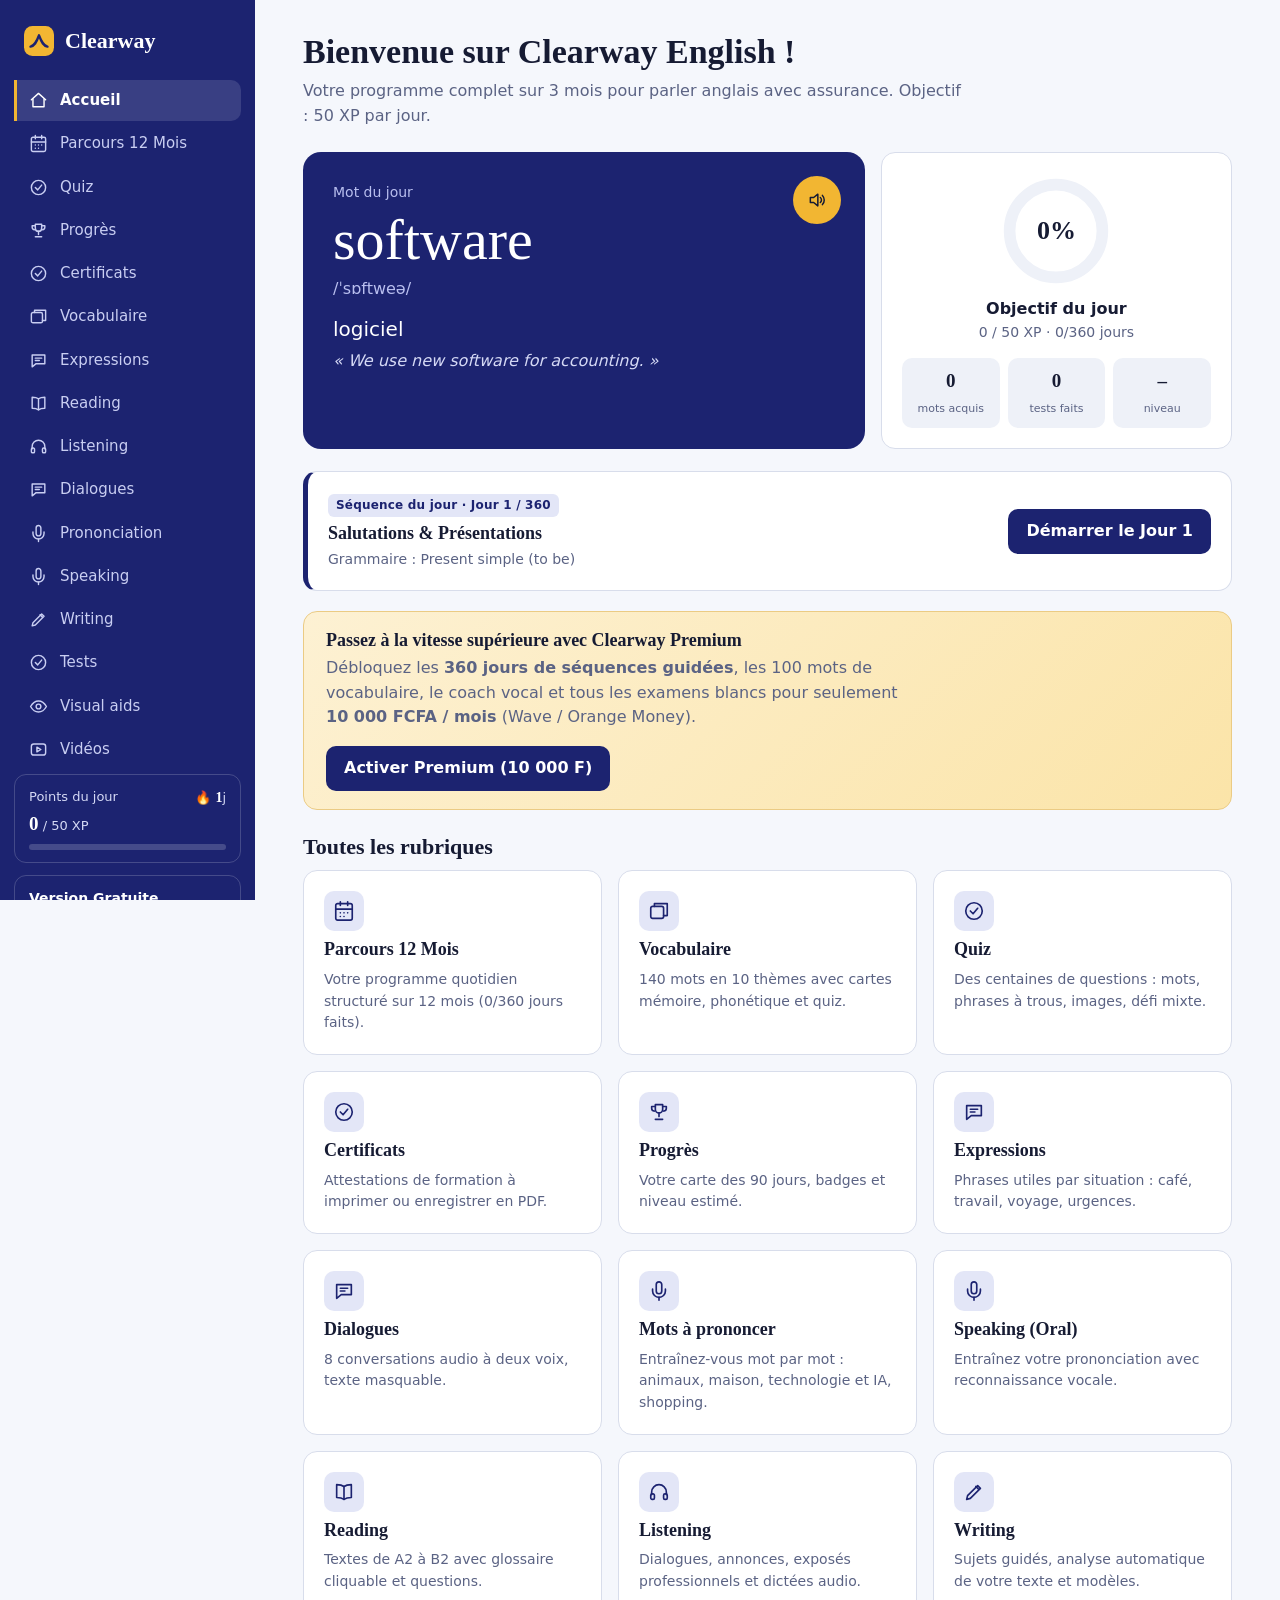
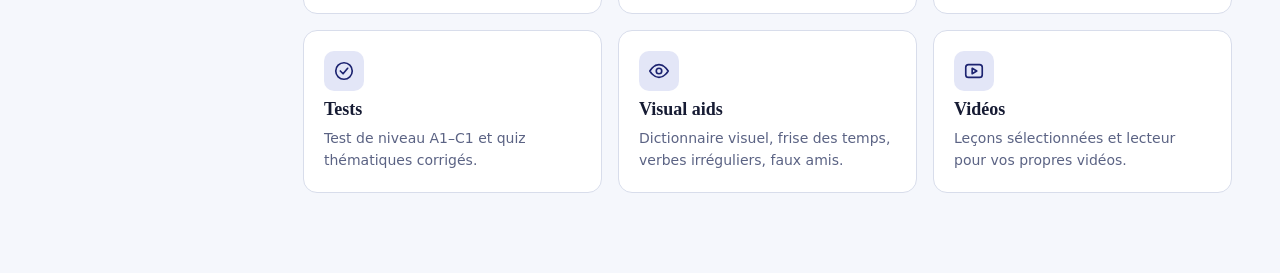
==== commit 4b1942ca: "Update index.html" ====
--- a/index.html
+++ b/index.html
@@ -214,6 +214,9 @@
 .hm button.done{background:var(--ultra);color:#fff}.hm button.curr{background:var(--amber);color:var(--ink);font-weight:700}
 .badge{display:flex;gap:10px;align-items:center;padding:12px 14px;border:1.5px solid var(--line);border-radius:12px;background:#fff}
 .badge.off{opacity:.45;filter:grayscale(1)}.badge span{font-size:26px}
+@media print{body *{visibility:hidden}#cert,#cert *{visibility:visible}#cert{position:absolute;left:0;top:0;width:100%;max-width:none;border-width:10px}}
+#cert{border:8px double var(--ultra);padding:40px 28px;background:#fff;text-align:center;max-width:760px;border-radius:6px}
+#cert p{margin:6px 0}
 @media (max-width:860px){
   .app{grid-template-columns:1fr}
   .side{display:none}
@@ -254,7 +257,9 @@
   momoNumber:"+225 07 57 33 37 36",
   momoRaw:"2250757333736",
   days:30,
+  api:"", // URL du Worker Cloudflare (voir backend/README-deploiement.txt). Vide = mode local sans verrou.
   codeHashes:[
+    "8480952193178740","1906464943947959","1396365428890905","5349281302114420","1659019856392042","3796705973180742","3503551795438905","8336682736974295","8140098180094411","5340123846722083","8356574504590800","2620489355524876","3872751694916201","8872635875775362","2742474660634456","878878411966126","6691839788967360","5954774871653180","1965537250511238","594398794761170","2112303927162908","7151700428458256","3486046863955420","2544529756050484","534280773029445","6331821964005396","2160523855961924","8149848215364463","6326280123980898","7607888568796054","4913200335205209","7871176441076487","7460846543394833","8217645624124746","236683325838679","3423617621366143","4078821914791622","1859748714751735","5733064909497421","3745685122293373","6365162505844153","3733854396034808","1569377802068960","6537848448060754","1300087141373809","2600879860248211","4798158459532750","8458631292781375","1909772326693026","7568087029873037",
     "2800228999690325","6563418240282511","4821302899677356","266277272692446","8481280028910141","2234457778793074","8561452607645327","2131648118054068","2163163100515304","6007882809866564","5416775543484992","8429467756683307","4256052017239672","1639837467702257","4325270997501654","7564750041661330","2446624864083736","4163575560752893","7197310270555258","2344395195639695","3841409600194703","2412356013874147","5212405534181019","8071848298235281","536347776072933","6207044515676159","7451620242844840","7887469816868325","8123064637558405","8513760963121942",
     "4647857955071901","2849165932243017","5831609964143850","3592680832948715",
     "5610020132596924","6288583205126055","1421744294304284","5334793579297343",
@@ -262,7 +267,7 @@
     "2562670709487639","5102975672716091","6489962364024002","8053960695412945"
   ],
   free:{
-    daysMax:5, phrase:['social'],dlg:['d1','d2'], // Les 5 premiers jours du parcours 90 jours sont gratuits
+    daysMax:5, _t:0, phrase:['social'],dlg:['d1','d2'], // Les 5 premiers jours du parcours 90 jours sont gratuits
     vocab:['travel','daily'],
     reading:['r1'],
     listen:['l1'],
@@ -285,6 +290,7 @@
 };
 const cyrb53=(str,seed=0)=>{let h1=0xdeadbeef^seed,h2=0x41c6ce57^seed;for(let i=0,ch;i<str.length;i++){ch=str.charCodeAt(i);h1=Math.imul(h1^ch,2654435761);h2=Math.imul(h2^ch,1597334677);}h1=Math.imul(h1^(h1>>>16),2246822507)^Math.imul(h2^(h2>>>13),3266489909);h2=Math.imul(h2^(h2>>>16),2246822507)^Math.imul(h1^(h1>>>13),3266489909);return 4294967296*(2097151&h2)+(h1>>>0);};
 const normCode=s=>String(s||'').toUpperCase().replace(/[^A-Z0-9]/g,'');
+CONFIG.free.test.push('auto-travel-A','auto-daily-B');
 const STORE_EXP='clw_premium_exp_v3',STORE_USED='clw_codes_used';
 const premExp=()=>{let e=+store.get(STORE_EXP)||0;if(!e&&store.get(STORE_PREM)==='1'){e=Date.now()+30*864e5;store.set(STORE_EXP,e);}return e;};
 const isLocked=(kind,id)=>!S.premium&&!CONFIG.free[kind].includes(id);
@@ -390,11 +396,13 @@
   {id:'plan',label:'Parcours 12 Mois',ic:'plan'},
   {id:'quiz',label:'Quiz',ic:'tests'},
   {id:'progress',label:'Progrès',ic:'trophy'},
+  {id:'certs',label:'Certificats',ic:'tests'},
   {id:'vocab',label:'Vocabulaire',ic:'vocab'},
   {id:'phrases',label:'Expressions',ic:'chat'},
   {id:'reading',label:'Reading',ic:'read'},
   {id:'listening',label:'Listening',ic:'listen'},
   {id:'dialogues',label:'Dialogues',ic:'chat'},
+  {id:'words',label:'Prononciation',ic:'speak'},
   {id:'speaking',label:'Speaking',ic:'speak'},
   {id:'writing',label:'Writing',ic:'write'},
   {id:'tests',label:'Tests',ic:'tests'},
@@ -953,6 +961,143 @@
  {id:'preps',title:"Prépositions",desc:"Time, place et prépositions dépendantes.",qs:PREPS,time:"≈ 5 min",lv:"A2"}
 ];
 
+/* ===== Dialogues (≈150) : modèles à variantes + problèmes mondiaux ===== */
+(function(){
+  const D=(id,cat,lv,title,L,qs)=>LISTENS.push({id,cat,lv,title,type:'Dialogue',lines:L.map((t,i)=>({v:i%2,t})),qs});
+  const fr=n=>n.toLocaleString('en-US'),art=w=>(/^[aeiou]/i.test(w)?'an ':'a ')+w,r5=n=>Math.round(n/500)*500;
+  const goods="phone:90000,laptop:350000,tablet:120000,headset:15000,charger:5000,backpack:12000,watch:25000,camera:150000,keyboard:10000,speaker:30000,printer:80000,fan:18000,TV:200000,fridge:250000,blender:20000,iron:8000,kettle:7000,mattress:60000,bicycle:45000,umbrella:3000,notebook:2000,calculator:4000,power bank:9000,router:22000,mouse:3500".split(',').map(s=>s.split(':'));
+  const oth=(i,k)=>art(goods[(i+k)%25][0]);
+  goods.forEach(([g,p],i)=>{p=+p;const d=r5(p*.85);
+    D('g-shop-'+i,'Shopping','A2','Buying '+art(g),["Excuse me, how much is this "+g+"?","It costs "+fr(p)+" francs.","That is a bit expensive. Can you give me a discount?","Of course. I can offer it for "+fr(d)+" francs.","Perfect. I'll take it and pay by mobile money."],
+     [Q('What does the customer want to buy?',art(g),[oth(i,3),oth(i,7)],'He asks how much this '+g+' costs.','A2'),Q('What is the final price?',fr(d)+' francs',[fr(p)+' francs',fr(r5(d*.7))+' francs'],'The seller offers a discount.','A2')]);
+    D('g-deliv-'+i,'Shopping','B1','A late delivery: '+g,["Hello, I ordered "+art(g)+" last week and it has not arrived.","I'm sorry about that. Can I have your order number?","Yes, it is CL"+(1000+i*37)+".","Thank you. I can see it. It will be delivered tomorrow before noon.","Great. Please call me when the driver is close."],
+     [Q('What is the problem?','The order has not arrived',['The item is broken','The price is wrong'],'The customer says the order has not arrived.','B1'),Q('When will it be delivered?','Tomorrow before noon',['Today at night','Next week'],'The agent gives the new delivery time.','B1')]);
+    D('g-refund-'+i,'Shopping','B1','A refund: '+g,["Hello, I bought this "+g+" yesterday but it does not work.","I'm sorry. Do you have the receipt?","Yes, here it is.","We can exchange it or give you a refund.","I would like a refund, please."],
+     [Q('What does the customer want?','A refund',['A discount','A gift'],'He asks for a refund.','B1'),Q('What does the customer show?','The receipt',['A passport','A photo'],'The agent asks for the receipt.','B1')]);});
+  const cl="T-shirt,shirt,dress,skirt,jacket,coat,suit,scarf,cap,hoodie,sweater,tie".split(','),co=["blue","black","white","red","green","yellow"],sz=["small","medium","large"];
+  for(let i=0;i<24;i++){const it=cl[i%12],c=co[(i*7+(i>11?1:0))%6],s=sz[i%3];
+    D('g-clth-'+i,'Shopping','A1','Clothes: '+c+' '+it,["Hello! I'm looking for a "+s+" "+it+".","Of course. What colour would you like?","Do you have it in "+c+"?","Yes, we do. Would you like to try it on?","Yes, please. Where is the fitting room?"],
+     [Q('What colour does the customer want?',c,co.filter(x=>x!==c).slice(0,2),'He asks for '+c+'.','A1'),Q('What size does the customer want?',s,sz.filter(x=>x!==s),'The size is '+s+'.','A1')]);}
+  "tomatoes,onions,mangoes,bananas,yams,peppers,oranges,potatoes,carrots,lemons,avocados,cucumbers,eggplants,pineapples,peanuts,beans".split(',').forEach((x,i)=>{const p=500+i*250;
+    D('g-mkt-'+i,'Shopping','A2','At the market: '+x,["Good morning! How much are the "+x+"?","They are "+fr(p)+" francs per kilo.","That is too much. Last week they were cheaper.","All right, for you, "+fr(p-250)+" francs per kilo.","Fine. Give me two kilos, please."],
+     [Q('What is the final price per kilo?',fr(p-250)+' francs',[fr(p)+' francs',fr(p+250)+' francs'],'The seller lowers the price.','A2'),Q('How many kilos does the customer buy?','Two kilos',['One kilo','Five kilos'],'She asks for two kilos.','A2')]);});
+  const pl="the pharmacy,the bank,the post office,the bus station,the market,the hospital,the airport,the school,the stadium,the supermarket,the police station,the museum".split(','),dr=["turn left at the traffic light","turn right after the bank","take the second street on the left","cross the bridge and turn right"];
+  pl.forEach((x,i)=>{const m=3+i%4*2;
+    D('g-dir-'+i,'Vie quotidienne','A1','Directions: '+x,["Excuse me, how do I get to "+x+"?","Go straight, then "+dr[i%4]+".","Is it far from here?","No, it is about "+m+" minutes on foot.","Thank you very much!"],
+     [Q('Where does the man want to go?',x,pl.filter(y=>y!==x).slice(i%5,i%5+2),'He asks the way to '+x+'.','A1'),Q('How far is it?',m+' minutes on foot',[(m+10)+' minutes on foot','Two hours by bus'],'The woman says it is about '+m+' minutes.','A1')]);});
+  ["a headache","a fever","a cough","a sore throat","a stomach ache","back pain","a toothache","a skin rash"].forEach((s,i,a)=>
+    D('g-med-'+i,'Santé','A2','At the pharmacy: '+s,["Good afternoon. How can I help you?","I have "+s+" since yesterday.","I see. You should rest and drink a lot of water.","Do I need a prescription for the medicine?","Not for this one. Take it twice a day after meals."],
+     [Q('What is the problem?','The customer has '+s,['The customer has '+a[(i+1)%8],'The customer has '+a[(i+3)%8]],'He describes his symptom.','A2'),Q('How often must he take the medicine?','Twice a day',['Once a week','Every hour'],'Twice a day after meals.','A2')]));
+  "grilled chicken,jollof rice,fried fish,spaghetti,a burger,a salad,vegetable soup,a pizza,a sandwich,an omelette,kedjenou,attiéké with fish".split(',').forEach((x,i,a)=>
+    D('g-rest-'+i,'Vie quotidienne','A1','Ordering: '+x,["Good evening. Are you ready to order?","Yes, I'll have "+x+", please.","Would you like something to drink?","Just a bottle of water, please.","Certainly. Your order will be ready in fifteen minutes."],
+     [Q('What does the customer order?',x,[a[(i+2)%12],a[(i+5)%12]],'He orders '+x+'.','A1'),Q('What does the customer drink?','Water',['Juice','Coffee'],'A bottle of water.','A1')]));
+  ["my phone will not charge","the Wi-Fi is not working","my screen is broken","my account is locked","the app keeps crashing","I forgot my password","my battery drains very fast","my laptop is very slow"].forEach((x,i,a)=>
+    D('g-tech-'+i,'Technologie','B1','Tech support: '+x,["Hello, technical support. How can I help you?","Hi, "+x+".","I'm sorry about that. Have you restarted the device?","Yes, but nothing changed.","Let me check your account and send you a solution by email."],
+     [Q("What is the customer's problem?",x,[a[(i+1)%8],a[(i+4)%8]],'The customer explains the problem.','B1'),Q('What does the agent ask?','If the device was restarted',['If the customer has paid','If it is raining'],'The agent asks about a restart.','B1')]));
+  [["Climate change","B1",["Have you noticed how hot it has become?","Yes. Scientists say global warming is making summers longer.","What can ordinary people do?","We can use less energy, plant trees and avoid waste."],"What is making summers longer?","Global warming",["Cheaper energy","More trees"]],
+   ["Clean water","B1",["Many villages still do not have clean drinking water.","That causes diseases, especially among children.","Some charities build wells and install solar pumps.","Governments should invest more in water systems."],"What do some charities build?","Wells and solar pumps",["Schools","Roads"]],
+   ["Rising prices","B1",["Food prices have gone up again this month.","Yes, fuel and transport are more expensive, so everything costs more.","How do you cope with it?","I buy in bulk and compare prices before shopping."],"How does the speaker cope?","He buys in bulk and compares prices",["He stops eating","He earns more"]],
+   ["Plastic pollution","B2",["Plastic bags are blocking the drains in our city.","They also end up in the lagoon and harm the fish.","Some countries have banned single-use plastic.","We need better recycling and fewer disposable products."],"Where do plastic bags end up?","In the lagoon",["In the forest","In the desert"]],
+   ["AI and jobs","B2",["Do you think artificial intelligence will take our jobs?","Some jobs will disappear, but new ones will appear.","So workers must keep learning new skills.","Exactly. Training is the best protection."],"What is the best protection for workers?","Training",["Higher taxes","Fewer machines"]],
+   ["Youth unemployment","B2",["Many young graduates cannot find a job.","Companies want experience, but nobody gives them a chance.","Internships and apprenticeships could solve part of the problem.","Yes, and young people can also start small businesses."],"What could solve part of the problem?","Internships and apprenticeships",["Longer holidays","Bigger classes"]],
+   ["Solar energy","B1",["Our neighbourhood has power cuts every week.","Solar panels could be a good solution.","They are expensive, but the sun is free.","Prices are falling, so more families can afford them."],"Why are solar panels attractive?","The sun is free",["They are cheap to build","They work at night"]],
+   ["Vaccination","B2",["Vaccines have saved millions of lives.","But some people still hesitate because of false information.","Doctors must explain the facts patiently.","Community leaders can help build trust."],"Who can help build trust?","Community leaders",["Tourists","Banks"]]
+  ].forEach((g,i)=>D('g-world-'+i,'Problèmes mondiaux',g[1],g[0],g[2],[Q(g[3],g[4],g[5],'Réécoutez le dialogue.',g[1])]));
+  CONFIG.free.listen.push('g-shop-0','g-clth-0','g-dir-0');
+})();
+
+/* ===== Mots à prononcer (≈200) ===== */
+const WORDS={
+ animals:{label:"Animaux",w:"lion|lion,elephant|éléphant,monkey|singe,giraffe|girafe,zebra|zèbre,hippo|hippopotame,crocodile|crocodile,snake|serpent,parrot|perroquet,eagle|aigle,owl|hibou,bat|chauve-souris,dolphin|dauphin,whale|baleine,shark|requin,turtle|tortue,frog|grenouille,butterfly|papillon,bee|abeille,ant|fourmi,spider|araignée,mosquito|moustique,cow|vache,goat|chèvre,sheep|mouton,pig|cochon,horse|cheval,donkey|âne,chicken|poule,duck|canard,rabbit|lapin,dog|chien,cat|chat,mouse|souris,rat|rat,fish|poisson,crab|crabe,camel|chameau,leopard|léopard,gorilla|gorille,chimpanzee|chimpanzé"},
+ home:{label:"Maison & objets",w:"table|table,chair|chaise,bed|lit,pillow|oreiller,blanket|couverture,mirror|miroir,window|fenêtre,door|porte,key|clé,lamp|lampe,curtain|rideau,carpet|tapis,shelf|étagère,drawer|tiroir,sofa|canapé,fridge|réfrigérateur,stove|cuisinière,oven|four,pot|casserole,pan|poêle,plate|assiette,bowl|bol,cup|tasse,glass|verre,spoon|cuillère,fork|fourchette,knife|couteau,bucket|seau,broom|balai,soap|savon,towel|serviette,toothbrush|brosse à dents,shower|douche,toilet|toilettes,bin|poubelle,candle|bougie,clock|horloge,fan|ventilateur,wardrobe|armoire,roof|toit,floor|sol"},
+ tech:{label:"Technologie & IA",w:"computer|ordinateur,laptop|ordinateur portable,keyboard|clavier,screen|écran,printer|imprimante,router|routeur,cable|câble,charger|chargeur,battery|batterie,password|mot de passe,username|nom d'utilisateur,download|télécharger,upload|téléverser,website|site web,browser|navigateur,software|logiciel,hardware|matériel,update|mise à jour,application|application,cloud|nuage informatique,database|base de données,network|réseau,server|serveur,security|sécurité,hacker|pirate informatique,algorithm|algorithme,artificial intelligence|intelligence artificielle,machine learning|apprentissage automatique,chatbot|agent conversationnel,prompt|instruction donnée à l'IA,data|données,robot|robot,drone|drone,smartphone|téléphone intelligent,tablet|tablette,headphones|écouteurs,camera|appareil photo,video call|appel vidéo,email|courriel,attachment|pièce jointe,social media|réseaux sociaux,streaming|diffusion en continu,virtual reality|réalité virtuelle,cybersecurity|cybersécurité"},
+ shop:{label:"Shopping",w:"price|prix,discount|réduction,receipt|reçu,cashier|caissier,customer|client,cart|panier,size|taille,fitting room|cabine d'essayage,refund|remboursement,exchange|échange,warranty|garantie,delivery|livraison,cheap|bon marché,expensive|cher,sale|soldes,bargain|bonne affaire,change|monnaie,cash|espèces,credit card|carte bancaire,mobile money|argent mobile,coupon|bon de réduction,brand|marque,quality|qualité,fabric|tissu,cotton|coton,leather|cuir,shirt|chemise,trousers|pantalon,dress|robe,shoes|chaussures,bag|sac,wallet|portefeuille,belt|ceinture,glasses|lunettes,jewellery|bijoux,perfume|parfum,online order|commande en ligne,shipping fee|frais de livraison,out of stock|en rupture de stock,try on|essayer,pay|payer"},
+ daily:{label:"Vie courante",w:"wake up|se réveiller,breakfast|petit-déjeuner,lunch|déjeuner,dinner|dîner,commute|trajet domicile-travail,traffic|circulation,take a shower|prendre une douche,brush your teeth|se brosser les dents,get dressed|s'habiller,go to work|aller au travail,meeting|réunion,deadline|date limite,errands|démarches,laundry|linge,housework|ménage,cook|cuisiner,wash the dishes|faire la vaisselle,neighbour|voisin,appointment|rendez-vous,schedule|emploi du temps,weekend|week-end,holiday|vacances,birthday|anniversaire,invitation|invitation,gift|cadeau,weather|météo,umbrella|parapluie,bus stop|arrêt de bus,ticket|billet,queue|file d'attente,bill|facture,rent|loyer,salary|salaire,savings|économies,budget|budget,health|santé,exercise|faire du sport,sleep|dormir,tired|fatigué,hungry|affamé"}
+};
+Object.values(WORDS).forEach(c=>c.items=c.w.split(',').map(s=>s.split('|')));
+CONFIG.free.words=['animals'];
+
+/* ===== Lot 2 : 80 dialogues (travail, sport, vie courante, shopping) ===== */
+(function(){
+  const D=(id,cat,lv,title,L,qs)=>LISTENS.push({id,cat,lv,title,type:'Dialogue',lines:L.map((t,i)=>({v:i%2,t})),qs});
+  const W=(v,a)=>[...new Set(v.filter(x=>x!==a))].slice(0,2),fr=n=>n.toLocaleString('en-US');
+  const mk=(pre,cat,lv,title,arr,fn)=>arr.forEach((x,i)=>{const r=fn(x,i);D(pre+i,cat,lv,title(x),r[0],r.slice(1).map(q=>Q(q[0],q[1],W(q[2],q[1]),q[3]||'Réécoutez le dialogue.',lv)));});
+  const days=["Monday","Tuesday","Wednesday","Thursday","Friday"],times=["9 a.m.","10 a.m.","11 a.m.","1 p.m.","2 p.m.","3 p.m.","4 p.m."];
+  mk('w-meet-','Travail','A2',x=>'Moving a meeting to '+x[0],[["Monday","9 a.m."],["Tuesday","10 a.m."],["Wednesday","11 a.m."],["Thursday","2 p.m."],["Friday","3 p.m."],["Monday","4 p.m."],["Tuesday","1 p.m."],["Thursday","9 a.m."]],x=>[["Could we move our meeting to "+x[0]+"?","Sure. What time suits you?","How about "+x[1]+"?","That works for me. I will update the calendar.","Thanks, see you then."],["Which day is the new meeting?",x[0],days],["What time is the meeting?",x[1],times]]);
+  const jobs=["teacher","nurse","accountant","engineer","driver","designer","cook","electrician"],yrs=[2,3,4,5,6,7,8,10];
+  mk('w-int-','Travail','B1',x=>'Interview: '+x,jobs,(x,i)=>[["Why do you want this job as a "+x+"?","I enjoy helping people, and I have "+yrs[i]+" years of experience.","What is your biggest strength?","I am organised and I learn fast.","Thank you. We will contact you next week."],["How many years of experience does he have?",yrs[i]+' years',yrs.map(y=>y+' years')],["When will the company contact him?","Next week",["Tomorrow","Next year"]]]);
+  const tk=["report","presentation","budget","proposal","invoice","survey","contract","schedule"];
+  mk('w-dead-','Travail','B1',x=>'The '+x+' deadline',tk,(x,i)=>[["Is the "+x+" ready?","Not yet. I need "+(i%3+2)+" more days.","The deadline is "+days[i%5]+".","I understand. I will send it before then.","Thank you. Please keep me informed."],["What is not ready?","The "+x,tk.map(t=>'The '+t)],["How many more days are needed?",(i%3+2)+' days',['1 day','7 days']]]);
+  const lv=["a family event","a medical appointment","a short holiday","a training course","a wedding","moving house","a university exam","a funeral"];
+  mk('w-leave-','Travail','B1',x=>'Asking for leave: '+x,lv,(x,i)=>[["Can I speak to you for a moment?","Of course. What is it?","I would like to take "+(i%4+2)+" days off for "+x+".","That should be fine. Please send me an email.","Thank you. I will do it today."],["Why does he want time off?",x,lv],["How many days does he ask for?",(i%4+2)+' days',['10 days','1 day']]]);
+  const sp=["football","basketball","tennis","swimming","running","cycling","volleyball","boxing"];
+  mk('s-club-','Sport','A2',x=>'Joining a '+x+' club',sp,(x,i)=>[["I would like to join the "+x+" club.","Sure. Have you played before?","Yes, for "+(i%4+1)+" years.","Training is on "+days[i%5]+" at 6 p.m.","Great, I will be there."],["Which sport does he want to do?",x,sp],["When is the training?",days[i%5]+' at 6 p.m.',[days[(i+2)%5]+' at 6 p.m.',days[(i+3)%5]+' at 8 a.m.']]]);
+  mk('s-match-','Sport','B1',x=>'Talking about last night\'s '+x+' match',sp,(x,i)=>[["Did you watch the "+x+" match last night?","Yes! It was amazing.","Who won?","Our local team won by "+(i%5+2)+" points.","What a result! I missed it."],["Who won?","The local team",["The visitors","Nobody"]],["What was the margin?",(i%5+2)+' points',['10 points','1 point']]]);
+  const pc=["the airport","the train station","the hospital","the university","the market","the stadium","the beach","the city centre"];
+  mk('d-taxi-','Vie quotidienne','A2',x=>'In a taxi to '+x,pc,(x,i)=>[["Where to, please?","To "+x+", please.","It will cost "+fr(2000+i*500)+" francs.","Fine. Can you stop at the corner?","Of course."],["Where is the passenger going?",x,pc],["How much is the ride?",fr(2000+i*500)+' francs',[fr(1000+i*500)+' francs',fr(5000+i*500)+' francs']]]);
+  const bo=["a ladder","a drill","an iron","a bicycle pump","a big pot","a hammer","a torch","a suitcase"];
+  mk('d-neigh-','Vie quotidienne','A2',x=>'Borrowing '+x,bo,(x,i)=>[["Hello! Could I borrow "+x+"?","Of course. What for?","I need it for the weekend.","No problem. Please bring it back on Monday.","Thank you so much!"],["What does he want to borrow?",x,bo],["When must he bring it back?","On Monday",["On Friday","Next month"]]]);
+  const sm=["rice","cooking oil","milk","bread","sugar","soap","eggs","juice"];
+  mk('sh-super-','Shopping','A2',x=>'Supermarket: where is the '+x+'?',sm,(x,i)=>[["Excuse me, where can I find the "+x+"?","It is in aisle "+(i+2)+".","Thank you. Is there a promotion today?","Yes, two for the price of one.","Great, I will take two."],["Which product does the customer look for?",x,sm],["Which aisle is it in?",'Aisle '+(i+2),['Aisle '+(i+10),'Aisle 1']]]);
+  const pl=["shoes","trousers","sandals","jeans","boots","gloves","shorts","socks"];
+  mk('sh-size-','Shopping','A2',x=>'Finding the right size: '+x,pl,(x,i)=>[["These "+x+" are too small. Do you have a bigger size?","Let me check. What size are you?","I am size "+(38+i)+".","Yes, here you are. Would you like to try them on?","They fit perfectly. I will take them."],["What is the problem?","They are too small",["They are too expensive","They are dirty"]],["What size is the customer?",'Size '+(38+i),['Size 30','Size 50']]]);
+})();
+
+/* ===== 8 textes de lecture ===== */
+[["A2","A Busy Morning",2,"Every morning I wake up at six. I take a shower and eat bread with eggs. Then I walk to the bus stop. The bus is often late, so I read a book while I wait. I arrive at work at eight and start my first meeting.",{"bus stop":"arrêt de bus","late":"en retard"},[["What does he eat?","Bread with eggs",["Rice and fish","Only coffee","Fruit"]],["What does he do while waiting?","He reads a book",["He calls a friend","He sleeps","He walks home"]]]],
+ ["A2","Shopping at the Market",2,"On Saturday, Mariam goes to the market with her mother. They buy tomatoes, fish and some bananas. The seller says the fish costs 3,000 francs, but Mariam asks for a lower price. In the end, the seller accepts 2,500 francs. They go home happy.",{"seller":"vendeur","lower":"plus bas"},[["What price does the seller ask first?","3,000 francs",["2,500 francs","1,000 francs","5,000 francs"]],["How do they feel at the end?","Happy",["Angry","Tired","Sad"]]]],
+ ["B1","Working from Home",3,"More people now work from home. Many say it saves time because they do not sit in heavy traffic. However, some feel lonely and find it hard to stop working in the evening. Companies are trying to find a balance by offering two or three office days each week.",{"lonely":"seul(e)","traffic":"circulation"},[["What is one advantage?","It saves travel time",["Higher salaries","Fewer meetings","More holidays"]],["What do companies offer?","Two or three office days a week",["Free meals","Longer lunch breaks","No deadlines"]]]],
+ ["B1","Why People Play Sport",3,"Sport is good for the body, but it also helps the mind. Players learn to work in a team and to accept defeat. In many African cities, local football tournaments bring neighbourhoods together and give young people a positive goal.",{"defeat":"défaite","tournaments":"tournois"},[["What do players learn?","To work in a team",["To avoid risks","To be rich","To work alone"]],["What do the tournaments do?","Bring neighbourhoods together",["Cause traffic only","Replace schools","Increase prices"]]]],
+ ["B2","The Rise of Online Shopping",3,"Online shopping has changed the way we buy. With mobile money, customers in Abidjan can order a phone and pay without cash. Yet delivery delays and fake products remain serious concerns. Experts advise buying only from verified sellers and reading customer reviews before paying.",{"reviews":"avis clients","verified":"vérifiés"},[["What allows payment without cash?","Mobile money",["Bank cheques","Gift coupons","Bargaining"]],["What do experts advise?","Buying from verified sellers",["Never reading reviews","Always paying in advance","Avoiding all websites"]]]],
+ ["B2","Artificial Intelligence at Work",4,"Artificial intelligence can now write reports, translate documents and answer customers within seconds. Employers appreciate the speed, but employees worry about their jobs. Most analysts believe that AI will change tasks rather than replace entire professions, so learning to use these tools is becoming essential.",{"replace":"remplacer","essential":"indispensable"},[["What do most analysts believe?","AI will change tasks rather than replace professions",["AI will replace every job","AI will disappear","AI is too slow"]],["What is becoming essential?","Learning to use AI tools",["Avoiding computers","Working at night","Moving abroad"]]]],
+ ["C1","The Hidden Cost of Fast Fashion",4,"Fast fashion offers trendy clothes at remarkably low prices, but the environmental toll is considerable. Textile production consumes enormous quantities of water, and discarded garments often end up in landfills abroad. Campaigners urge consumers to buy fewer, better-made items and to repair rather than discard.",{"landfills":"décharges","garments":"vêtements"},[["What is the main criticism?","Its heavy environmental impact",["Its high prices","Its lack of colours","Its slow delivery"]],["What do campaigners recommend?","Buying fewer, better-made items",["Buying more cheaply","Burning old clothes","Ignoring trends"]]]],
+ ["C1","Remote Work and the Future of Cities",4,"As remote work becomes widespread, urban planners are reconsidering the role of city centres. Office districts may lose their appeal, whereas neighbourhoods with cafés, parks and reliable internet could thrive. Whether this shift reduces inequality or deepens it will depend on who can afford such flexibility.",{"widespread":"répandu","thrive":"prospérer"},[["What may thrive?","Neighbourhoods with cafés, parks and internet",["Office districts only","Factories","Airports"]],["What will the effect on inequality depend on?","Who can afford flexibility",["The weather","Fuel prices","School holidays"]]]]
+].forEach((r,i)=>READINGS.push({id:'r-n-'+(i+1),lv:r[0],title:r[1],min:r[2],text:r[3],gloss:r[4],qs:r[5].map(q=>Q(q[0],q[1],q[2],'Relisez le texte.'))}));
+
+/* ===== 216 phrases à prononcer (modèles × listes) ===== */
+(function(){
+  const P=(lab,pats,items)=>({label:lab,items:pats.flatMap(p=>items.map(x=>[p[0].replace('{x}',x[0]),p[1].replace('{x}',x[1])]))});
+  const pq=["Could I have {x}, please?","Pourrais-je avoir {x}, s'il vous plaît ?"],pw=["I'd like {x}, please.","Je voudrais {x}, s'il vous plaît."],pd=["Do you have {x}?","Avez-vous {x} ?"];
+  WORDS.restaurant=P("Restaurant",[pq,pw,pd],[["the menu","la carte"],["the bill","l'addition"],["a table for two","une table pour deux"],["a glass of water","un verre d'eau"],["some bread","du pain"],["the dish of the day","le plat du jour"],["a vegetarian option","une option végétarienne"],["a high chair","une chaise haute"],["another fork","une autre fourchette"],["a doggy bag","un sac pour emporter"],["extra sauce","de la sauce en plus"],["a quiet table","une table au calme"]]);
+  WORDS.drinks=P("Boissons",[pq,pw,pd],[["a cup of tea","une tasse de thé"],["an orange juice","un jus d'orange"],["a cold beer","une bière fraîche"],["a glass of red wine","un verre de vin rouge"],["a bottle of water","une bouteille d'eau"],["a black coffee","un café noir"],["a coconut water","une eau de coco"],["a ginger juice","un jus de gingembre"],["a hot chocolate","un chocolat chaud"],["a soda with ice","un soda avec des glaçons"],["a fruit smoothie","un smoothie aux fruits"],["a mineral water","une eau minérale"]]);
+  WORDS.sports=P("Sports",[["I love {x}.","J'adore {x}."],["Do you like {x}?","Aimez-vous {x} ?"],["Let's watch {x} tonight.","Regardons {x} ce soir."]],[["football","le football"],["basketball","le basket"],["tennis","le tennis"],["swimming","la natation"],["running","la course à pied"],["cycling","le cyclisme"],["volleyball","le volley"],["boxing","la boxe"],["athletics","l'athlétisme"],["rugby","le rugby"],["handball","le handball"],["yoga","le yoga"]]);
+  WORDS.present=P("Présentation",[["Today I am going to talk about {x}.","Aujourd'hui, je vais parler de {x}."],["Let's move on to {x}.","Passons à {x}."],["Are there any questions about {x}?","Y a-t-il des questions sur {x} ?"]],[["our sales results","nos résultats de ventes"],["the new project","le nouveau projet"],["our marketing plan","notre plan marketing"],["the budget","le budget"],["customer feedback","les retours clients"],["our goals for next year","nos objectifs pour l'an prochain"],["the main challenges","les principaux défis"],["the timeline","le calendrier"],["our team","notre équipe"],["the new software","le nouveau logiciel"],["the survey results","les résultats de l'enquête"],["our strategy","notre stratégie"]]);
+  WORDS.workp=P("Travail",[["I will send you {x} by Friday.","Je vous envoie {x} d'ici vendredi."],["Could you check {x}, please?","Pouvez-vous vérifier {x} ?"],["Where is {x}?","Où est {x} ?"]],[["the report","le rapport"],["the invoice","la facture"],["the contract","le contrat"],["the schedule","le planning"],["the proposal","la proposition"],["the budget","le budget"],["the presentation","la présentation"],["the figures","les chiffres"],["the agenda","l'ordre du jour"],["the email","l'e-mail"],["the offer","l'offre"],["the document","le document"]]);
+  WORDS.clothesp=P("Vêtements",[["I am looking for {x}.","Je cherche {x}."],["Can I try on {x}?","Puis-je essayer {x} ?"],["How much is {x}?","Combien coûte {x} ?"]],[["a blue shirt","une chemise bleue"],["a black dress","une robe noire"],["a leather belt","une ceinture en cuir"],["a cotton scarf","une écharpe en coton"],["a red skirt","une jupe rouge"],["a grey suit","un costume gris"],["a green T-shirt","un t-shirt vert"],["a wool sweater","un pull en laine"],["a winter coat","un manteau d'hiver"],["a baseball cap","une casquette"],["a warm jacket","une veste chaude"],["a silk tie","une cravate en soie"]]);
+  CONFIG.free.words.push('restaurant');
+})();
+
+
+
+/* ===== 60 expressions : shopping & maison ===== */
+(function(){
+  const X=(l,s)=>({label:l,items:s.split(';').map(p=>p.split('|'))});
+  PHRASES.shopx=X("Shopping+","I'm just looking, thanks.|Je regarde seulement, merci.;Do you have this in a larger size?|L'avez-vous dans une taille plus grande ?;Where is the fitting room?|Où sont les cabines d'essayage ?;It doesn't fit me.|Ça ne me va pas.;Do you take credit cards?|Acceptez-vous les cartes bancaires ?;Can I pay by mobile money?|Puis-je payer par mobile money ?;Is there a discount for cash?|Y a-t-il une réduction en espèces ?;That's out of my budget.|C'est hors de mon budget.;Could you give me a better price?|Pouvez-vous me faire un meilleur prix ?;I'll think about it.|Je vais y réfléchir.;Can I get a receipt, please?|Puis-je avoir un reçu ?;Is this item on sale?|Cet article est-il en solde ?;How long is the warranty?|Quelle est la durée de la garantie ?;Can I return it if I change my mind?|Puis-je le rendre si je change d'avis ?;I'd like to exchange this.|Je voudrais l'échanger.;Do you deliver to my address?|Livrez-vous à mon adresse ?;How much is the delivery fee?|Combien coûtent les frais de livraison ?;When will my order arrive?|Quand ma commande arrivera-t-elle ?;It's out of stock.|C'est en rupture de stock.;Do you have anything cheaper?|Avez-vous moins cher ?;What is it made of?|En quoi est-ce fait ?;Can I see the one in the window?|Puis-je voir celui de la vitrine ?;I'm looking for a gift.|Je cherche un cadeau.;Could you wrap it, please?|Pouvez-vous l'emballer ?;Keep the change.|Gardez la monnaie.;I have a coupon.|J'ai un bon de réduction.;Is tax included?|La taxe est-elle comprise ?;The screen is damaged.|L'écran est endommagé.;I'd like to speak to the manager.|Je voudrais parler au responsable.;I'll take both.|Je prends les deux.;This is exactly what I wanted.|C'est exactement ce que je voulais.");
+  PHRASES.homex=X("Maison+","Make yourself at home.|Faites comme chez vous.;Could you open the window?|Pouvez-vous ouvrir la fenêtre ?;The power is out.|Il y a une coupure de courant.;There's a leak in the kitchen.|Il y a une fuite dans la cuisine.;I need to fix the tap.|Je dois réparer le robinet.;Turn off the light, please.|Éteignez la lumière, s'il vous plaît.;Where do you keep the plates?|Où rangez-vous les assiettes ?;Dinner is ready.|Le dîner est prêt.;I'm cleaning the house today.|Je nettoie la maison aujourd'hui.;Please take your shoes off.|Veuillez enlever vos chaussures.;The fridge is empty.|Le réfrigérateur est vide.;Can you take out the rubbish?|Peux-tu sortir les poubelles ?;I live in a small flat.|J'habite un petit appartement.;My room is on the second floor.|Ma chambre est au deuxième étage.;The rent is due on the first.|Le loyer est dû le premier du mois.;We need to buy some furniture.|Nous devons acheter des meubles.;The air conditioner is broken.|La climatisation est en panne.;Could you lower the volume?|Pouvez-vous baisser le volume ?;I'm locking the door.|Je ferme la porte à clé.;I forgot my keys.|J'ai oublié mes clés.;The neighbours are very friendly.|Les voisins sont très sympathiques.;Let's paint the living room.|Peignons le salon.;The bed is very comfortable.|Le lit est très confortable.;Could you iron my shirt?|Peux-tu repasser ma chemise ?;We have no running water.|Nous n'avons pas d'eau courante.;Please water the plants.|Arrosez les plantes, s'il vous plaît.;I'm doing the laundry.|Je fais la lessive.;The kitchen is spotless.|La cuisine est impeccable.;Can you help me move this table?|Peux-tu m'aider à déplacer cette table ?;Welcome to my home!|Bienvenue chez moi !;I'm looking for a new apartment.|Je cherche un nouvel appartement.");
+})();
+
+/* ===== Générateurs de contenu (tests auto + vidéos de recherche) ===== */
+function genTests(){
+  for(let i=TESTS.length-1;i>=0;i--)if(TESTS[i].id.startsWith('auto-'))TESTS.splice(i,1);
+  const all=Object.values(VOCAB).flatMap(t=>t.words),fr=all.map(w=>w[2]),en=all.map(w=>w[0]);
+  const pick=(a,x)=>shuffle(a.filter(y=>y!==x)).slice(0,3);
+  const kinds={
+    A:['Anglais → français',w=>Q('Que signifie « '+w[0]+' » ?',w[2],pick(fr,w[2]),w[3],'A2')],
+    B:['Français → anglais',w=>Q('Comment dit-on « '+w[2]+' » en anglais ?',w[0],pick(en,w[0]),w[3],'A2')],
+    C:['Phrases à compléter',w=>{const re=new RegExp(w[0].replace(/[.*+?^${}()|[\]\\]/g,'\\$&'),'i');
+       return re.test(w[3])?Q('Complétez : '+w[3].replace(re,'_____'),w[0],pick(en,w[0]),'« '+w[3]+' » — '+w[2],'B1'):Q('Que signifie « '+w[0]+' » ?',w[2],pick(fr,w[2]),w[3],'A2');}]
+  };
+  Object.entries(VOCAB).forEach(([k,t])=>Object.entries(kinds).forEach(([c,[lab,fn]])=>
+    TESTS.push({id:'auto-'+k+'-'+c,title:t.label+' : '+lab,desc:'Quiz généré depuis le vocabulaire du thème, avec explication.',qs:t.words.map(fn),time:'≈ 4 min',lv:c==='C'?'B1':'A2'})));
+}
+function genVideos(){
+  const topics="Greetings and introductions|Numbers and time|Family vocabulary|Daily routine|Ordering food|Asking for directions|Shopping for clothes|Weather and seasons|Present simple|Past simple|Present perfect|Future tenses|Conditionals|Passive voice|Reported speech|Modal verbs|Phrasal verbs|Idioms at work|Job interview|Business email|Meetings and presentations|Negotiation|Phone calls|Travel and airports|Hotel and booking|Health and doctor|Technology vocabulary|Artificial intelligence|Social media|Online shopping|Banking and money|Environment|Education and school|Cooking and recipes|Sports and hobbies|Music and movies|Pronunciation of vowels|Word stress|Connected speech|British vs American English|Listening practice slow|Everyday small talk|Opinions and debates|Writing an essay|IELTS speaking|IELTS writing|TOEFL listening|Vocabulary B2|Collocations|Articles a/an/the|Prepositions|Question tags|Comparatives and superlatives|Relative clauses|Gerunds and infinitives|Linking words|Pronouncing -ed endings|English for customer service|English for tourism".split('|');
+  const ch=['BBC Learning English','English with Lucy','Rachel\'s English','mmmEnglish','Learn English with TED-Ed'];
+  for(let i=VIDEOS.length-1;i>=0;i--)if(VIDEOS[i].auto)VIDEOS.splice(i,1);
+  topics.forEach((t,i)=>ch.forEach(c=>VIDEOS.push({auto:1,t:t+' — '+c,lv:i<20?'A2':i<42?'B1':'B2',q:c+' '+t,d:'Recherche YouTube ciblée sur ce thème.'})));
+}
+
+
 /* ============ Données : visual aids ============ */
 const VISUAL={
  animals:{label:"Animaux",items:[["🐶","dog","chien"],["🐱","cat","chat"],["🐴","horse","cheval"],["🐮","cow","vache"],["🐰","rabbit","lapin"],["🐦","bird","oiseau"],["🐟","fish","poisson"],["🐻","bear","ours"],["🦁","lion","lion"],["🐘","elephant","éléphant"]]},
@@ -973,6 +1118,13 @@
  sports:{label:"Sports",items:[["⚽","football","football"],["🏀","basketball","basket"],["🎾","tennis","tennis"],["🏊","swimming","natation"],["🚴","cycling","cyclisme"],["🥊","boxing","boxe"],["🏃","running","course à pied"],["🏐","volleyball","volley"],["🏓","table tennis","tennis de table"],["⛳","golf","golf"]]},
  nature:{label:"Nature",items:[["🌳","tree","arbre"],["🌸","flower","fleur"],["⛰️","mountain","montagne"],["🌊","wave","vague"],["🔥","fire","feu"],["🌙","moon","lune"],["⭐","star","étoile"],["🌈","rainbow","arc-en-ciel"],["🏜️","desert","désert"],["🌋","volcano","volcan"]]}
 };
+/* ===== Images (emoji) : vêtements, métiers, technologie ===== */
+Object.assign(VISUAL,{
+ clothes:{label:"Vêtements",items:[["👕","T-shirt","t-shirt"],["👔","shirt and tie","chemise et cravate"],["👖","jeans","jean"],["👗","dress","robe"],["🩳","shorts","short"],["🧥","coat","manteau"],["🧣","scarf","écharpe"],["🧤","gloves","gants"],["🧢","cap","casquette"],["👒","hat","chapeau"],["👟","sneakers","baskets"],["👞","shoe","chaussure"],["👠","high heels","talons hauts"],["👡","sandal","sandale"],["🥾","boot","botte"],["🧦","socks","chaussettes"],["👙","swimsuit","maillot de bain"],["🕶️","sunglasses","lunettes de soleil"],["👓","glasses","lunettes"],["👜","handbag","sac à main"],["🎒","backpack","sac à dos"],["💍","ring","bague"],["⌚","watch","montre"],["👛","purse","porte-monnaie"],["🩴","flip-flops","tongs"],["👚","blouse","chemisier"]]},
+ jobs:{label:"Métiers",items:[["🧑‍⚕️","doctor","médecin"],["🧑‍🏫","teacher","enseignant"],["🧑‍🍳","cook","cuisinier"],["🧑‍🚒","firefighter","pompier"],["👮","police officer","policier"],["🧑‍✈️","pilot","pilote"],["🧑‍🌾","farmer","agriculteur"],["👷","builder","ouvrier du bâtiment"],["🧑‍💻","programmer","développeur"],["🧑‍🔧","mechanic","mécanicien"],["🧑‍🔬","scientist","scientifique"],["🧑‍🎨","artist","artiste"],["🧑‍⚖️","judge","juge"],["🧑‍🚀","astronaut","astronaute"],["🧑‍🏭","factory worker","ouvrier d'usine"],["🧑‍💼","office worker","employé de bureau"],["🧑‍🎤","singer","chanteur"],["💂","guard","garde"],["🕵️","detective","détective"],["🧑‍🍼","nanny","nourrice"]]},
+ tech:{label:"Technologie",items:[["💻","laptop","ordinateur portable"],["🖥️","desktop computer","ordinateur de bureau"],["⌨️","keyboard","clavier"],["🖱️","mouse","souris"],["🖨️","printer","imprimante"],["📱","smartphone","smartphone"],["☎️","telephone","téléphone fixe"],["📷","camera","appareil photo"],["🎧","headphones","casque audio"],["🔋","battery","batterie"],["🔌","plug","prise"],["💾","floppy disk","disquette"],["📡","satellite dish","antenne parabolique"],["🤖","robot","robot"],["🛰️","satellite","satellite"],["🎮","game controller","manette de jeu"],["📺","television","télévision"],["💡","light bulb","ampoule"],["🔦","torch","lampe torche"],["🎙️","microphone","microphone"],["📹","video camera","caméra vidéo"],["🕹️","joystick","manche à jeu"],["💿","CD","CD"],["🔍","magnifying glass","loupe"]]}
+});
+CONFIG.free.visCat.push('clothes');
 const TENSES={
  past:[["Past simple","Action terminée à un moment précis du passé.","I visited Rome in 2019."],["Past continuous","Action en cours dans le passé.","I was walking when it started to rain."],["Past perfect","Action antérieure à une autre action passée.","I had finished before she arrived."]],
  now:[["Present simple","Habitudes, vérités générales.","I visit my parents every Sunday."],["Present continuous","Action en train de se produire.","I am visiting a client right now."],["Present perfect","Lien entre passé et présent (expérience, durée).","I have visited Rome three times."]],
@@ -990,6 +1142,12 @@
  {t:"TED-Ed avec sous-titres",lv:"B2",q:"TED-Ed english subtitles",d:"Animations courtes sur des sujets variés."},
  {t:"Préparer l'IELTS : Writing",lv:"C1",q:"IELTS writing task 2 band 8 lesson",d:"Structure et vocabulaire pour un essai argumenté."}
 ];
+
+genTests();genVideos();
+fetch('packs/packs.json').then(r=>r.json()).then(p=>{
+  (p.listens||[]).forEach(x=>LISTENS.push(x));(p.readings||[]).forEach(x=>READINGS.push(x));(p.videos||[]).forEach(x=>VIDEOS.push(x));
+  Object.assign(PHRASES,p.phrases||{});Object.assign(VOCAB,p.vocab||{});genTests();render();
+}).catch(()=>{});
 
 /* ============ État & Chargement sauvegarde ============ */
 const savedData=(()=>{try{return JSON.parse(store.get(STORE_DATA)||'null');}catch(e){return null;}})();
@@ -1006,12 +1164,12 @@
   plan:{month:1,openDay:null},
   vocab:{theme:'travel',mode:'cards',i:0,flip:false},
   read:{open:null},
-  listen:{tab:'comp',open:null,dict:0,rate:1},
+  listen:{cat:'Tous',n:24,tab:'comp',open:null,dict:0,rate:1},
   speak:{i:0,listening:false,transcript:'',score:null},
   write:{task:'w1',texts:{},reports:{},model:{}},
   test:{open:null},
   vis:{tab:'dict',cat:'animals'},
-  vid:{id:null,msg:''},phr:{cat:'social'},dlg:{open:null,hide:false},qz:{run:null}
+  vid:{id:null,msg:''},phr:{cat:'social'},wd:{cat:'animals',i:0,msg:''},dlg:{open:null,hide:false},qz:{run:null}
 };
 
 /* ============ Rendu général ============ */
@@ -1043,9 +1201,11 @@
    ['plan',"Parcours 12 Mois",`Votre programme quotidien structuré sur 12 mois (${S.daysDone.size}/${TOTAL} jours faits).`],
    ['vocab',"Vocabulaire",`${all.length} mots en 10 thèmes avec cartes mémoire, phonétique et quiz.`],
    ['quiz',"Quiz","Des centaines de questions : mots, phrases à trous, images, défi mixte."],
+   ['certs',"Certificats","Attestations de formation à imprimer ou enregistrer en PDF."],
    ['progress',"Progrès","Votre carte des 90 jours, badges et niveau estimé."],
    ['phrases',"Expressions","Phrases utiles par situation : café, travail, voyage, urgences."],
    ['dialogues',"Dialogues","8 conversations audio à deux voix, texte masquable."],
+   ['words',"Mots à prononcer","Entraînez-vous mot par mot : animaux, maison, technologie et IA, shopping."],
    ['speaking',"Speaking (Oral)","Entraînez votre prononciation avec reconnaissance vocale."],
    ['reading',"Reading","Textes de A2 à B2 avec glossaire cliquable et questions."],
    ['listening',"Listening","Dialogues, annonces, exposés professionnels et dictées audio."],
@@ -1252,6 +1412,37 @@
   `<div class="tabs">${Object.entries(PHRASES).map(([id,p])=>`<button class="chip ${id===k?'on':''}" data-act="pcat" data-k="${id}">${p.label}${lk('phrase',id)}</button>`).join('')}</div>
   <div class="grid">${c.items.map(p=>`<div class="card row" style="justify-content:space-between;flex-wrap:nowrap"><div><b>${esc(p[0])}</b><div class="small mut">${esc(p[1])}</div></div>${spk(p[0],0.9)}</div>`).join('')}</div>`;
 };
+/* ============ Mots à prononcer ============ */
+V.words=()=>{
+  const w=S.wd,L=WORDS[w.cat].items,it=L[w.i];
+  const rec=('webkitSpeechRecognition' in window)||('SpeechRecognition' in window);
+  $('#view').innerHTML=head("Mots à prononcer","Écoutez le mot, répétez-le au micro, puis passez au suivant. "+Object.values(WORDS).reduce((a,c)=>a+c.items.length,0)+" mots en "+Object.keys(WORDS).length+" thèmes.")+
+  `<div class="tabs">${Object.entries(WORDS).map(([k,c])=>`<button class="chip ${k===w.cat?'on':''}" data-act="wcat" data-k="${k}">${c.label}${lk('words',k)}</button>`).join('')}</div>
+  <div class="card" style="max-width:560px;text-align:center;padding:30px 24px">
+    <div class="small mut">Mot ${w.i+1} sur ${L.length}</div>
+    <h2 style="font-size:clamp(22px,6vw,34px);margin:10px 0 4px">${esc(it[0])}</h2><p class="mut">${esc(it[1])}</p>
+    <div class="row" style="justify-content:center;margin:14px 0"><button class="btn ghost" data-act="say" data-say="${esc(it[0])}" data-rate="0.9">${ico('speaker')} Écouter</button><button class="btn ghost" data-act="say" data-say="${esc(it[0])}" data-rate="0.55">Lentement</button></div>
+    ${rec?`<button class="mic-btn" data-act="wrec" aria-label="Parler">${ico('speak')}</button><div class="small" style="font-weight:600">Appuyez et dites : ${esc(it[0])}</div>`:'<p class="small mut">Micro non disponible sur ce navigateur : répétez à voix haute.</p>'}
+    <div id="wres" class="small" style="margin-top:12px;min-height:22px">${w.msg}</div>
+    <div class="row" style="justify-content:center;margin-top:16px"><button class="btn ghost" data-act="wprev">← Précédent</button><button class="btn" data-act="wnext">Suivant →</button></div>
+  </div>`;
+};
+/* ============ Certificats ============ */
+V.certs=()=>{
+  const n=S.daysDone.size,nm=store.get('clw_name')||'',k=S.cert=S.cert||0;
+  const C=[[30,'Mois 1 : Fondations','A2'],[60,'Mois 2 : Fluidité','B1'],[90,'Programme complet 90 jours','B2–C1']];
+  const c=C[k],ok=n>=c[0];
+  const id=(cyrb53(nm+c[2]+c[0]).toString(36)).slice(0,8).toUpperCase();
+  const dt=new Date().toLocaleDateString('fr-FR',{day:'numeric',month:'long',year:'numeric'});
+  $('#view').innerHTML=head("Certificats de formation","Validez 30, 60 puis 90 jours pour obtenir votre attestation Clearway English, à imprimer ou à enregistrer en PDF.")+
+  `<div class="tabs">${C.map((x,i)=>`<button class="chip ${i===k?'on':''}" data-act="ccert" data-k="${i}">${x[1]}${n>=x[0]?' ✓':''}</button>`).join('')}</div>
+  ${ok?`<div class="row" style="margin-bottom:14px"><input type="text" id="certname" value="${esc(nm)}" placeholder="Votre nom complet" aria-label="Nom sur le certificat" style="max-width:320px"><button class="btn" data-act="cprint">Imprimer / PDF</button></div>
+  <div id="cert"><b style="font-family:var(--serif);font-size:22px;color:var(--ultra)">Clearway English</b><p class="mut">Certificat de formation</p><p>décerné à</p>
+  <h1 id="certnm" style="font-size:38px;margin:10px 0">${esc(nm||'Votre nom')}</h1>
+  <p>pour avoir suivi avec succès<br><b style="font-size:20px">${c[1]}</b><br>soit ${c[0]} jours de formation validés · niveau visé <b>${c[2]}</b></p>
+  <p class="small mut" style="margin-top:22px">Délivré le ${dt} · N° ${id}<br>Attestation de formation Clearway English, non équivalente à un diplôme officiel.</p></div>`
+  :`<div class="card"><b>Certificat verrouillé</b><p class="mut" style="margin:6px 0 10px">Il vous reste ${c[0]-n} jour(s) à valider (${n} / ${c[0]}).</p><div class="bar"><i style="width:${Math.round(n/c[0]*100)}%"></i></div><button class="btn" style="margin-top:14px" data-act="nav" data-v="plan">Continuer le parcours</button></div>`}`;
+};
 /* ============ Progrès ============ */
 V.progress=()=>{
   const n=S.daysDone.size,w=S.known.size,cur=n+1;
@@ -1261,6 +1452,7 @@
   $('#view').innerHTML=head("Mes progrès","Votre avancée sur les 90 jours, vos badges et votre niveau estimé.")+
   `<div class="grid" style="margin-bottom:18px"><div class="card"><b style="font-size:28px;font-family:var(--serif)">${n}/${TOTAL}</b><div class="small mut">jours validés</div></div><div class="card"><b style="font-size:28px;font-family:var(--serif)">${w}</b><div class="small mut">mots acquis</div></div><div class="card"><b style="font-size:28px;font-family:var(--serif)">${lvl}</b><div class="small mut">niveau estimé</div></div></div>
   <div class="card" style="margin-bottom:18px"><b>Carte des 12 mois</b><div class="hm">${hm}</div></div>
+  <div class="card" style="margin-bottom:18px"><b>Contenu disponible</b><div class="small mut" style="margin-top:6px">${Object.values(VOCAB).flatMap(t=>t.words).length} mots · ${Object.values(PHRASES).reduce((a,p)=>a+p.items.length,0)} expressions · ${LISTENS.length} audios · ${READINGS.length} textes · ${VIDEOS.length} vidéos · ${TESTS.length} tests (${TESTS.reduce((a,t)=>a+t.qs.length,0)} questions)</div></div>
   <h2>Badges</h2><div class="grid">${bd.map(b=>`<div class="badge ${b[0]?'':'off'}"><span>${b[1]}</span><div><b>${b[2]}</b><div class="small mut">${b[3]}</div></div></div>`).join('')}</div>`;
 };
 
@@ -1353,6 +1545,9 @@
 };
 
 /* ============ Listening ============ */
+const lfilter=()=>LISTENS.filter(x=>S.listen.cat==='Tous'||(x.cat||'Classiques')===S.listen.cat).slice(0,S.listen.n);
+const lchips=()=>{const cs=['Tous',...new Set(LISTENS.map(x=>x.cat||'Classiques'))],tot=LISTENS.filter(x=>S.listen.cat==='Tous'||(x.cat||'Classiques')===S.listen.cat).length;
+  return `<div class="tabs">${cs.map(c=>`<button class="chip ${c===S.listen.cat?'on':''}" data-act="lcat" data-c="${esc(c)}">${esc(c)}</button>`).join('')}</div><p class="small mut">${Math.min(tot,S.listen.n)} sur ${tot} audios${tot>S.listen.n?' <button class="btn sm ghost" data-act="lmore">Afficher plus</button>':''}</p>`;};
 V.listening=()=>{
   const L=S.listen;
   const tabs=`<div class="tabs"><button class="chip ${L.tab==='comp'?'on':''}" data-act="ltab" data-t="comp">Compréhension orale</button><button class="chip ${L.tab==='dict'?'on':''}" data-act="ltab" data-t="dict">Dictée</button></div>`;
@@ -1368,7 +1563,7 @@
     return;
   }
   if(!L.open){
-    $('#view').innerHTML=intro+tabs+`<div class="grid">${LISTENS.map(x=>`<button class="card tile" data-act="lopen" data-id="${x.id}">${lvBadge(x.lv)}${prem('listen',x.id)}<h3>${x.title}</h3><span class="mut small">${x.type} · ${x.qs.length} questions</span></button>`).join('')}</div>`;
+    $('#view').innerHTML=intro+tabs+lchips()+`<div class="grid">${lfilter().map(x=>`<button class="card tile" data-act="lopen" data-id="${x.id}">${lvBadge(x.lv)}${prem('listen',x.id)}<h3>${x.title}</h3><span class="mut small">${x.type} · ${x.qs.length} questions</span></button>`).join('')}</div>`;
     return;
   }
   const x=LISTENS.find(a=>a.id===L.open);
@@ -1604,6 +1799,17 @@
    render();
  },
  /* nouveautés */
+ lcat:t=>{S.listen.cat=t.dataset.c;S.listen.n=24;render();},
+ lmore:()=>{S.listen.n+=24;render();},
+ wcat:t=>{if(isLocked('words',t.dataset.k))return paywall('Ce thème de prononciation');Object.assign(S.wd,{cat:t.dataset.k,i:0,msg:''});render();},
+ wnext:()=>{const w=S.wd;w.i=(w.i+1)%WORDS[w.cat].items.length;w.msg='';render();},
+ wprev:()=>{const w=S.wd,n=WORDS[w.cat].items.length;w.i=(w.i-1+n)%n;w.msg='';render();},
+ wrec:()=>{const SR=window.SpeechRecognition||window.webkitSpeechRecognition;if(!SR)return;const rc=new SR();rc.lang='en-US';rc.maxAlternatives=3;
+   rc.onresult=e=>{const t=WORDS[S.wd.cat].items[S.wd.i][0].toLowerCase(),alts=[...e.results[0]].map(a=>a.transcript.toLowerCase().replace(/[^a-z0-9\s']/g,'').trim());
+     const tw=t.replace(/[^a-z0-9\s']/g,'').split(/\s+/),ok=alts.some(a=>{const g=a.split(/\s+/);return tw.filter(x=>g.includes(x)).length/tw.length>=0.75;});S.wd.msg=ok?'<b style="color:var(--ok)">Bien prononcé !</b>':'J\'ai entendu : <b>'+esc(alts[0])+'</b>. Réessayez.';if(ok)addXP(2);render();};
+   rc.onerror=()=>toast('Micro non détecté ou refusé.');rc.start();},
+ ccert:t=>{S.cert=+t.dataset.k;render();},
+ cprint:()=>window.print(),
  qstart:t=>{const kd=t.dataset.kind,k=t.dataset.k;
    if(kd==='v'&&isLocked('vocab',k))return paywall('Ce quiz de vocabulaire');
    if(kd==='vis'&&isLocked('visCat',k))return paywall('Ce quiz visuel');
@@ -1622,7 +1828,7 @@
    if(navigator.clipboard)navigator.clipboard.writeText('0757333736').then(()=>toast('Numéro 07 57 33 37 36 copié !'));
    else toast('Numéro : 07 57 33 37 36');
  },
- pwcode:()=>{
+ pwlocal:()=>{
    const v=normCode($('#pwcode').value);
    if(v.length<6){$('#pwmsg').textContent="Saisissez votre code d'accès.";return;}
    // Vérification par empreinte ou codes maîtres
@@ -1632,6 +1838,19 @@
      used.push(hv);store.set(STORE_USED,JSON.stringify(used));
      S.premium=true;store.set(STORE_PREM,'1');store.set(STORE_EXP,Date.now()+CONFIG.days*864e5);closePaywall();toast('🎉 Félicitations ! Accès Premium activé.');render();
    }else{$('#pwmsg').textContent="Code invalide. Vérifiez votre code ou contactez le +225 07 57 33 37 36.";}
+ },
+ pwcode:async()=>{
+   if(!CONFIG.api)return A.pwlocal();
+   const v=normCode($('#pwcode').value),msg=$('#pwmsg');
+   if(v.length<6){msg.textContent="Saisissez votre code d'accès.";return;}
+   msg.style.color='var(--mut)';msg.textContent='Vérification…';
+   try{
+     let dev=store.get('clw_dev');if(!dev){dev=(crypto.randomUUID?crypto.randomUUID():String(Math.random()).slice(2)+Date.now());store.set('clw_dev',dev);}
+     const r=await fetch(CONFIG.api+'/redeem',{method:'POST',headers:{'Content-Type':'application/json'},body:JSON.stringify({code:v,device:dev})});
+     const j=await r.json();
+     if(j.ok){S.premium=true;store.set(STORE_PREM,'1');store.set(STORE_EXP,j.exp);closePaywall();toast('🎉 Félicitations ! Accès Premium activé.');render();return;}
+     msg.style.color='var(--bad)';msg.textContent=j.error||'Code invalide.';
+   }catch(e){msg.style.color='var(--bad)';msg.textContent='Connexion impossible. Vérifiez internet puis réessayez.';}
  },
  premoff:()=>{S.premium=false;store.set(STORE_PREM,'0');store.set(STORE_EXP,0);toast('Premium désactivé sur cet appareil.');render(true);}
 };
@@ -1648,12 +1867,64 @@
   if(e.key==='Escape'){closePaywall();}
 });
 document.addEventListener('input',e=>{
+  if(e.target.id==='certname'){store.set('clw_name',e.target.value);$('#certnm').textContent=e.target.value||'Votre nom';}
   if(e.target.id==='wtext'){
     const t=WRITINGS.find(x=>x.id===S.write.task);S.write.texts[t.id]=e.target.value;
     const n=(e.target.value.trim().match(/\b[\w'’-]+\b/g)||[]).length;
     $('#wcount').textContent=`${n} / ${t.min} mots minimum`;
   }
 });
+/* ===== EXTENSION v2 : 80 dialogues · 216 phrases · 200 images · 100 expressions ===== */
+(function(){
+  const L=s=>s.split(',').map(x=>x.split('|'));
+  /* --- 80 dialogues (travail, sport, vie courante, shopping) --- */
+  const T={
+   work:[["Hi, do you have a minute? I'd like to talk about {x}.","Of course. What's the problem?","I'm afraid we need more time to finish {x}.","How much more time do you need?","Probably {n} more days.","All right. Send me the details and I'll inform the manager."],
+         ["Good morning. Could we go through {x} together?","Sure. Let's start with the main points.","The client wants some changes to {x}.","Understood. Can you list them in an email?","I'll send it before the end of the day.","Thanks. We'll discuss it at tomorrow's meeting."]],
+   sport:[["Do you like {x}?","Yes, I love it! I practise {x} {n} times a week.","Really? How long have you been doing it?","For about {m} years. Would you like to join me?","I'd love to, but I'm a beginner.","No problem. We'll start slowly and you'll improve quickly."],
+          ["Did you see the {x} on TV last night?","No, I missed it. Who won?","Our team won after a great second half.","Fantastic! I'm a big fan of {x}.","Me too. Let's watch the next one together.","Good idea. I'll bring some snacks."]],
+   life:[["Excuse me, could you tell me where {x} is?","Yes, it's about {n} minutes from here on foot.","Should I go straight on?","Go straight, then turn left at the traffic lights.","Is it open now?","I think so. It usually closes at six. Good luck!"],
+         ["Hello, I need to go to {x} today.","Then you'd better leave soon. The traffic is heavy.","Do you think a taxi is faster than the bus?","Yes, a taxi takes about {n} minutes.","How much will it cost?","Around two thousand francs. Don't forget to ask for a receipt."]],
+   shop:[["Good afternoon. I'm looking for {x}.","We have several models. What's your budget?","About {p} francs.","This one costs {p} francs. Would you like to try it?","Yes, please. It looks good. Can I pay by mobile money?","Of course. Here is your receipt. Thank you!"],
+         ["Excuse me, how much is {x}?","It's {p} francs, but there's a discount today.","Can you do a better price?","I can give you ten percent off.","That sounds fair. I'll take it.","Great. Would you like a bag?"]]};
+  const XS={
+   work:L("the report|le rapport,the invoice|la facture,the budget|le budget,the contract|le contrat,the presentation|la présentation,the schedule|le planning,the new project|le nouveau projet,the client's request|la demande du client,the training course|la formation,the survey|l'enquête,the proposal|la proposition,the delivery|la livraison,the inventory|l'inventaire,the website|le site web,the salary review|la révision salariale,the team meeting|la réunion d'équipe,the job offer|l'offre d'emploi,the deadline|la date limite,the recruitment|le recrutement,the sales figures|les chiffres de vente"),
+   sport:L("football|football,tennis|tennis,basketball|basket,swimming|natation,running|course à pied,cycling|cyclisme,volleyball|volley,boxing|boxe,golf|golf,rugby|rugby,handball|handball,judo|judo,karate|karaté,athletics|athlétisme,yoga|yoga,badminton|badminton,hockey|hockey,gymnastics|gymnastique,surfing|surf,table tennis|tennis de table"),
+   life:L("the pharmacy|la pharmacie,the bank|la banque,the post office|la poste,the bus station|la gare routière,the market|le marché,the bakery|la boulangerie,the supermarket|le supermarché,the hospital|l'hôpital,the hairdresser's|le coiffeur,the library|la bibliothèque,the airport|l'aéroport,the cinema|le cinéma,the school|l'école,the police station|le commissariat,the petrol station|la station-service,the train station|la gare,the hotel|l'hôtel,the gym|la salle de sport,the laundry|la laverie,the town hall|la mairie"),
+   shop:L("a blue shirt|une chemise bleue,a pair of trainers|une paire de baskets,a leather handbag|un sac en cuir,a smartphone|un smartphone,a wristwatch|une montre,a summer dress|une robe d'été,a warm jacket|une veste chaude,a pair of jeans|un jean,a laptop|un ordinateur portable,a pair of headphones|un casque audio,a pair of sunglasses|des lunettes de soleil,a suitcase|une valise,a bottle of perfume|un flacon de parfum,a cotton scarf|une écharpe en coton,a leather belt|une ceinture en cuir,a wallet|un portefeuille,a pair of shoes|une paire de chaussures,a baseball cap|une casquette,a school backpack|un sac à dos,a folding umbrella|un parapluie pliant")};
+  const TH={work:["Travail",['B1','B2','B1']],sport:["Sport",['A2','A2','B1']],life:["Vie courante",['A2','A2','B1']],shop:["Shopping",['A2','B1','A2']]};
+  Object.keys(T).forEach(k=>XS[k].forEach((x,i)=>{
+    const f=s=>s.replace(/\{x\}/g,x[0]).replace(/\{n\}/g,k==='life'?5+(i%4)*5:k==='work'?2+i%4:2+i%4).replace(/\{m\}/g,1+i%6).replace(/\{p\}/g,((5+i%8*5)*1000).toLocaleString('en-US'));
+    DIALOGUES.push({id:'dn'+(DIALOGUES.length+1),t:TH[k][0]+' : '+x[1],lv:TH[k][1][i%3],lines:T[k][i%2].map((t,j)=>({v:j%2,t:f(t)}))});
+  }));
+
+  /* --- 216 phrases à prononcer (6 thèmes × 4 modèles × 9 éléments) --- */
+  const P=(lab,pats,items)=>({label:lab,items:pats.flatMap(p=>items.map(x=>[p[0].replace('{x}',x[0]),p[1].replace('{x}',x[1])]))});
+  const pp=s=>s.split(';').map(x=>x.split('~')), ii=s=>s.split(';').map(x=>x.split('|'));
+  WORDS.restaurant2=P("Restaurant +",pp("Could you bring {x}, please?~Pouvez-vous apporter {x}, s'il vous plaît ?;I'd like to order {x}.~Je voudrais commander {x}.;How much is {x}?~Combien coûte {x} ?;Does the price include {x}?~Le prix comprend-il {x} ?"),ii("the wine list|la carte des vins;a starter|une entrée;a main course|un plat principal;a dessert|un dessert;a side salad|une salade en accompagnement;the soup of the day|la soupe du jour;a grilled chicken|un poulet braisé;a plate of attiéké|une assiette d'attiéké;some chilli sauce|du piment"));
+  WORDS.drinks2=P("Boissons +",pp("Can I have {x} to go?~Puis-je avoir {x} à emporter ?;How much is {x}?~Combien coûte {x} ?;I'd rather have {x}.~Je préférerais {x}.;Do you serve {x}?~Servez-vous {x} ?"),ii("a cappuccino|un cappuccino;a lemonade|une limonade;a bissap juice|un jus de bissap;a green tea|un thé vert;a milkshake|un milk-shake;an iced coffee|un café glacé;a sparkling water|une eau gazeuse;a mango juice|un jus de mangue;a herbal tea|une tisane"));
+  WORDS.sports2=P("Sports +",pp("I'm a big fan of {x}.~Je suis un grand fan de {x}.;Where can I practise {x} here?~Où puis-je pratiquer le {x} ici ?;Is there a {x} club nearby?~Y a-t-il un club de {x} près d'ici ?;I'd like to join a {x} team.~J'aimerais rejoindre une équipe de {x}."),ii("football|football;basketball|basket;volleyball|volley;handball|handball;rugby|rugby;tennis|tennis;hockey|hockey;cricket|cricket;baseball|baseball"));
+  WORDS.present2=P("Présentation +",pp("Let me start with {x}.~Permettez-moi de commencer par {x}.;I'd like to highlight {x}.~Je voudrais souligner {x}.;To sum up, let's go back to {x}.~Pour résumer, revenons à {x}.;Do you have any comments on {x}?~Avez-vous des remarques sur {x} ?"),ii("the main results|les principaux résultats;the market trends|les tendances du marché;the risks|les risques;the next steps|les prochaines étapes;our strategy|notre stratégie;the key figures|les chiffres clés;the competition|la concurrence;the conclusion|la conclusion;the benefits|les avantages"));
+  WORDS.work2=P("Travail +",pp("I'm working on {x} at the moment.~Je travaille sur {x} en ce moment.;We need to finish {x} before Monday.~Nous devons terminer {x} avant lundi.;Could you give me an update on {x}?~Pouvez-vous me faire un point sur {x} ?;Who is in charge of {x}?~Qui est responsable de {x} ?"),ii("the client file|le dossier client;the monthly report|le rapport mensuel;the new website|le nouveau site web;the recruitment|le recrutement;the training session|la session de formation;the product launch|le lancement du produit;the quarterly budget|le budget trimestriel;the customer survey|l'enquête clients;the delivery|la livraison"));
+  WORDS.clothes2=P("Vêtements +",pp("Do you have {x} in my size?~Avez-vous {x} dans ma taille ?;I'd like to exchange {x}.~Je voudrais échanger {x}.;Does {x} come in other colours?~Existe-t-il {x} en d'autres couleurs ?;What is {x} made of?~En quoi est fait {x} ?"),ii("this pair of trousers|ce pantalon;this cotton shirt|cette chemise en coton;this long dress|cette robe longue;this leather jacket|cette veste en cuir;this wool sweater|ce pull en laine;this pair of jeans|ce jean;this black skirt|cette jupe noire;this raincoat|cet imperméable;this tracksuit|ce survêtement"));
+
+  /* --- 100 expressions : shopping & maison --- */
+  PHRASES.shop2=P("Shopping ++",pp("Do you have {x} in stock?~Avez-vous {x} en stock ?;How much is {x}?~Combien coûte {x} ?;I'd like to return {x}.~Je voudrais rendre {x}.;Can I try on {x}?~Puis-je essayer {x} ?;Is there a discount on {x}?~Y a-t-il une réduction sur {x} ?"),ii("this shirt|cette chemise;this dress|cette robe;this bag|ce sac;this watch|cette montre;this phone|ce téléphone;this belt|cette ceinture;this coat|ce manteau;this skirt|cette jupe;this hat|ce chapeau;this laptop|cet ordinateur"));
+  PHRASES.home2=P("Maison ++",pp("There's a problem with {x}.~Il y a un problème avec {x}.;Could you clean {x}, please?~Pouvez-vous nettoyer {x}, s'il vous plaît ?;Where is {x}?~Où est {x} ?;I need to repair {x}.~Je dois réparer {x}.;Please don't touch {x}.~Ne touchez pas {x}, s'il vous plaît."),ii("the fridge|le réfrigérateur;the cooker|la cuisinière;the washing machine|la machine à laver;the fan|le ventilateur;the air conditioner|le climatiseur;the tap|le robinet;the shower|la douche;the front door|la porte d'entrée;the generator|le groupe électrogène;the water tank|le réservoir d'eau"));
+
+  /* --- 200 images (emoji) : vêtements, métiers, technologie, bureau --- */
+  const V=(lab,s)=>({label:lab,items:s.split(';').map(x=>x.split('|'))});
+  Object.assign(VISUAL,{
+   fashion:V("Mode & accessoires","🥼|lab coat|blouse de laboratoire;🦺|safety vest|gilet de sécurité;🩱|one-piece swimsuit|maillot une pièce;🩲|briefs|slip;🩴|flip-flops|tongs;🥿|flat shoe|ballerine;👘|kimono|kimono;🥻|sari|sari;👚|blouse|chemisier;👛|purse|porte-monnaie;👝|pouch|pochette;🎓|graduation cap|toque de diplômé;👑|crown|couronne;📿|beads|collier de perles;💄|lipstick|rouge à lèvres;💅|nail polish|vernis à ongles;🧴|lotion|crème;🪮|comb|peigne;🪭|hand fan|éventail;🧵|thread|fil;🧶|yarn|laine;🪡|needle|aiguille;🧷|safety pin|épingle de sûreté;🎽|running vest|débardeur de course;🥋|judo suit|kimono de judo;⛑️|rescue helmet|casque de secours;🪖|military helmet|casque militaire;👢|high boot|botte haute;🧳|suitcase|valise;💎|gem|pierre précieuse;🪞|mirror|miroir;🧼|soap|savon;🪥|toothbrush|brosse à dents;✂️|scissors|ciseaux;🎩|top hat|haut-de-forme;🛍️|shopping bag|sac de courses;🧺|laundry basket|panier à linge;🪝|hook|crochet;🏷️|label|étiquette;💈|barber pole|salon de coiffure"),
+   jobs2:V("Métiers +","👨‍⚕️|male doctor|médecin (homme);👩‍⚕️|female doctor|médecin (femme);👨‍🏫|male teacher|enseignant;👩‍🏫|female teacher|enseignante;🧑‍🎓|student|étudiant;👨‍🎓|male student|étudiant (garçon);👩‍🎓|female student|étudiante;👨‍🍳|male chef|chef cuisinier;👩‍🍳|female chef|cheffe cuisinière;👨‍🌾|male farmer|agriculteur;👩‍🌾|female farmer|agricultrice;👨‍🔧|male mechanic|mécanicien;👩‍🔧|female mechanic|mécanicienne;👨‍🏭|male factory worker|ouvrier;👩‍🏭|female factory worker|ouvrière;👨‍💼|businessman|homme d'affaires;👩‍💼|businesswoman|femme d'affaires;👨‍🔬|male scientist|chercheur;👩‍🔬|female scientist|chercheuse;👨‍💻|male developer|développeur;👩‍💻|female developer|développeuse;👨‍🎤|male singer|chanteur;👩‍🎤|female singer|chanteuse;👨‍🎨|male artist|artiste (homme);👩‍🎨|female artist|artiste (femme);👨‍✈️|male pilot|pilote (homme);👩‍✈️|female pilot|pilote (femme);👨‍🚀|male astronaut|astronaute (homme);👩‍🚀|female astronaut|astronaute (femme);👨‍🚒|male firefighter|pompier;👩‍🚒|female firefighter|pompière;👮‍♀️|policewoman|policière;👮‍♂️|policeman|policier;🕵️|detective|détective;💂|guard|garde;👷‍♀️|female builder|ouvrière du bâtiment;👷‍♂️|male builder|maçon;👨‍⚖️|male judge|juge (homme);👩‍⚖️|female judge|juge (femme);🤹|juggler|jongleur;🏋️|weightlifter|haltérophile;🤸|gymnast|gymnaste"),
+   tools:V("Outils des métiers","🩺|stethoscope|stéthoscope;💉|syringe|seringue;💊|pill|comprimé;🩹|plaster|pansement;⚖️|scales of justice|balance de la justice;🔧|wrench|clé à molette;🔨|hammer|marteau;🪚|saw|scie;🧰|toolbox|boîte à outils;🪛|screwdriver|tournevis;🚜|tractor|tracteur;🌾|crops|cultures;🍳|frying pan|poêle;🔬|microscope|microscope;🔭|telescope|télescope;✏️|pencil|crayon;📚|books|livres;🎤|microphone|microphone;🎬|clapperboard|clap de cinéma;🎨|palette|palette de peintre;🎻|violin|violon;🎹|piano|piano;🥁|drum|tambour;🎸|guitar|guitare;🚒|fire engine|camion de pompiers;🚓|police car|voiture de police;🚑|ambulance|ambulance;🚚|delivery truck|camion de livraison;🏗️|crane|grue;🧹|broom|balai;📊|bar chart|graphique;💼|briefcase|mallette;🗂️|folders|dossiers;🪜|ladder|échelle;🧱|brick|brique;⛏️|pickaxe|pioche;🪓|axe|hache;🧪|test tube|éprouvette;🏥|hospital|hôpital;🏫|school|école;🏭|factory|usine;🏦|bank|banque"),
+   tech2:V("Technologie +","📟|pager|bipeur;📠|fax machine|télécopieur;📞|phone receiver|combiné;📲|phone with arrow|appel entrant;💽|minidisc|minidisque;💿|CD|CD;📀|DVD|DVD;🧮|abacus|boulier;🎥|movie camera|caméra;📹|video camera|caméscope;📼|videotape|cassette vidéo;🔍|magnifying glass|loupe;💬|speech bubble|message;📧|email|e-mail;📨|incoming envelope|message reçu;📶|signal bars|signal;🔔|bell|notification;🔕|muted bell|sonnerie coupée;🔒|padlock|cadenas;🔓|open padlock|cadenas ouvert;⏱️|stopwatch|chronomètre;⏰|alarm clock|réveil;⌛|hourglass|sablier;🧲|magnet|aimant;⚙️|gear|engrenage;🛠️|tools|outils;🪫|low battery|batterie faible;🌐|internet|internet;🖼️|picture|image;📁|folder|dossier;📅|calendar|calendrier;📎|paperclip|trombone;🔗|link|lien;🚀|rocket|fusée;🛜|wifi|wifi;🎙️|studio microphone|micro de studio;📻|radio|radio;🕹️|joystick|manette;🔊|loudspeaker|haut-parleur;🔇|muted speaker|haut-parleur coupé;📤|outbox|envoi;📥|inbox|réception;🗑️|wastebasket|corbeille;🖲️|trackball|boule de commande"),
+   office:V("Bureau & argent","📝|memo|note;📋|clipboard|presse-papiers;📇|card index|fichier;📆|tear-off calendar|éphéméride;📈|rising chart|courbe en hausse;📉|falling chart|courbe en baisse;🖊️|pen|stylo;🖋️|fountain pen|stylo-plume;📏|ruler|règle;📐|set square|équerre;🗃️|card box|boîte d'archives;🗄️|filing cabinet|classeur;📑|bookmark tabs|onglets;📰|newspaper|journal;📮|postbox|boîte aux lettres;📦|package|colis;🔖|bookmark|marque-page;🖇️|linked paperclips|trombones;✉️|envelope|enveloppe;📒|ledger|registre;💰|money bag|sac d'argent;💵|banknote|billet;🪙|coin|pièce;🏧|ATM|distributeur;🏢|office building|immeuble de bureaux;🏪|shop|boutique;🧾|receipt|reçu;📔|notebook|carnet;🪪|ID card|carte d'identité;💳|credit card|carte bancaire;🧧|red envelope|enveloppe rouge;📬|full mailbox|boîte aux lettres")
+  });
+  CONFIG.free.visCat.push('fashion');
+})();
+
+
 render(false);
 </script>
 <script>
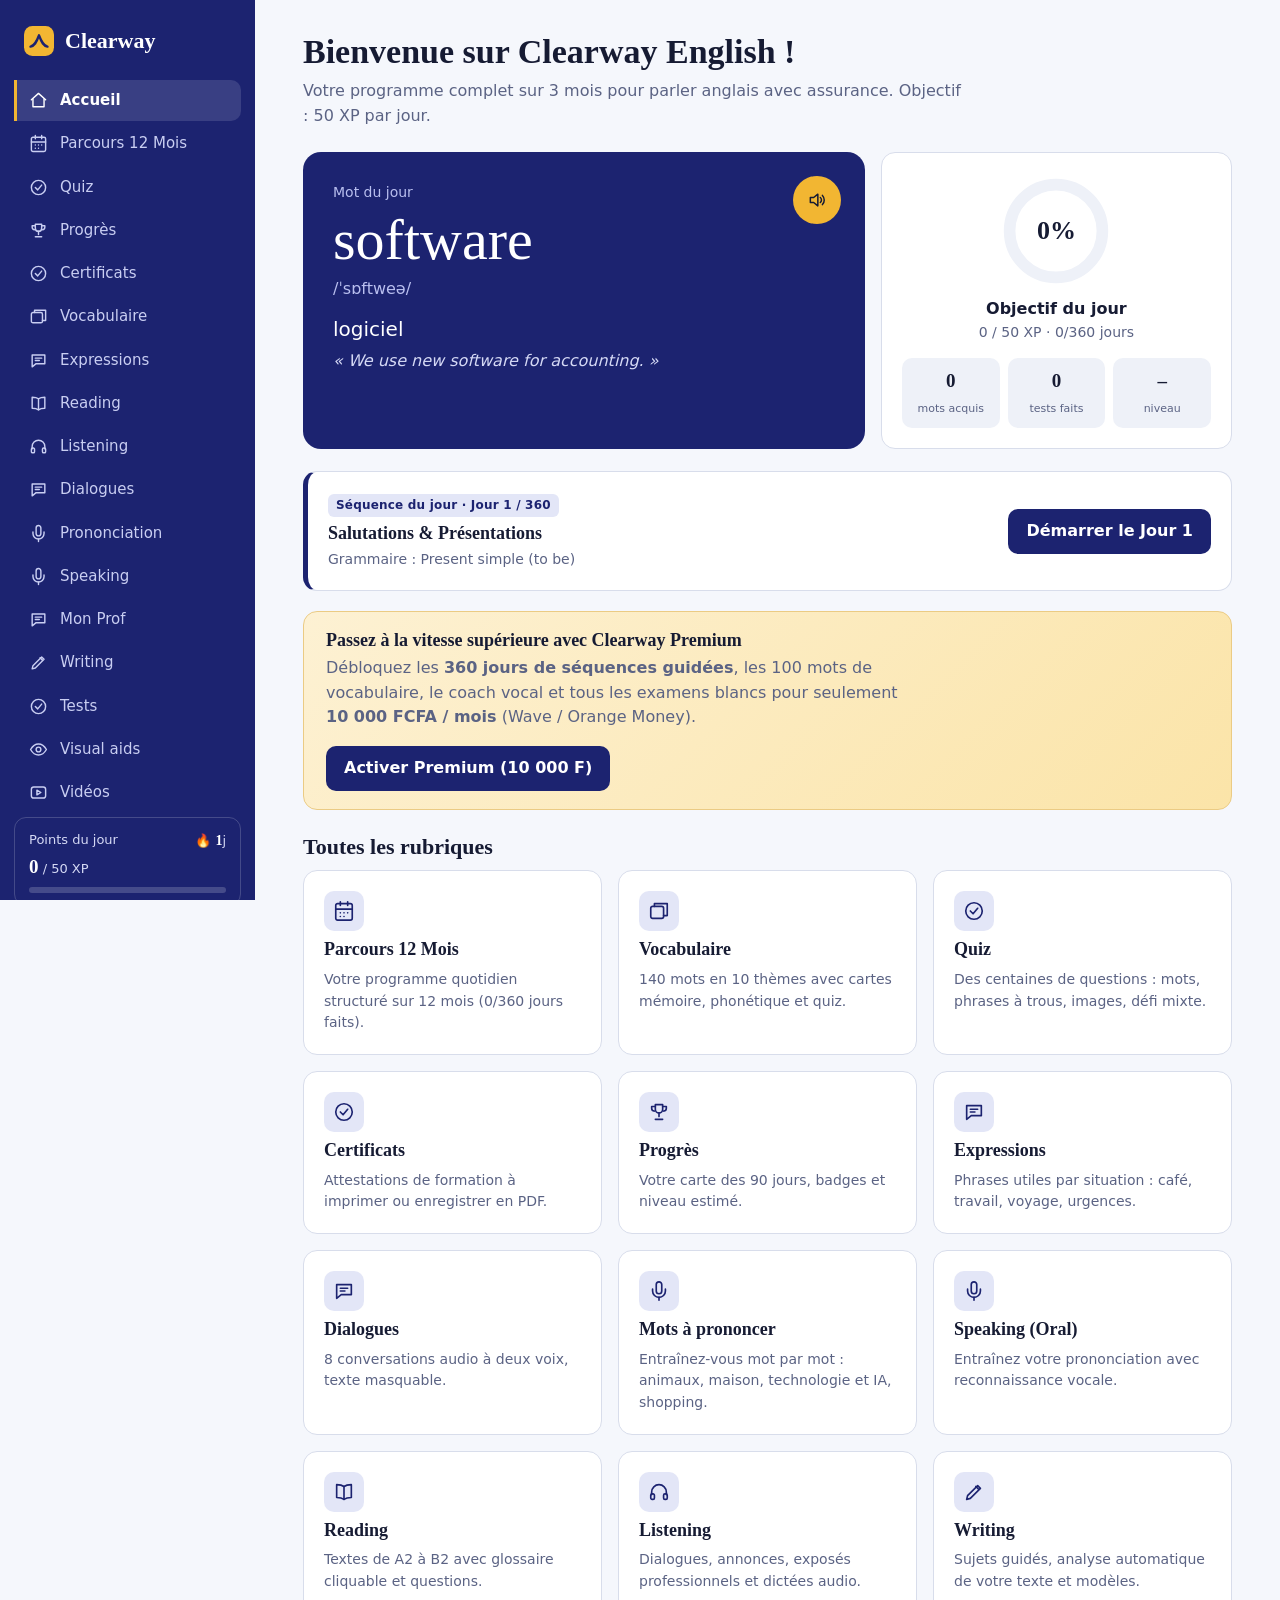
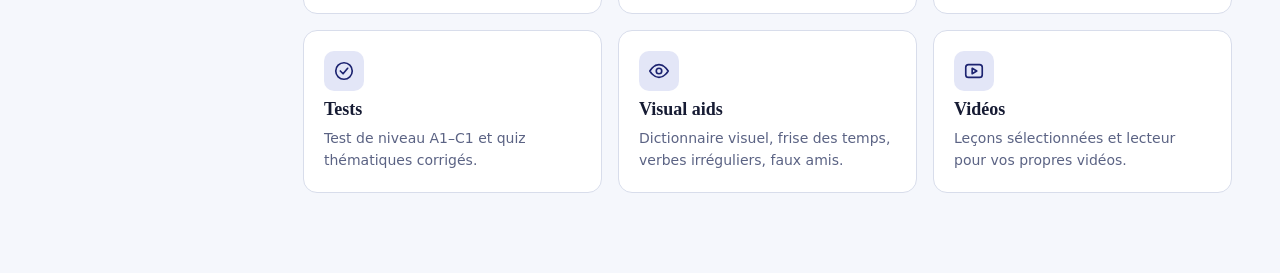
==== commit 5eafe524: "Update index.html" ====
--- a/index.html
+++ b/index.html
@@ -1554,10 +1554,10 @@
   const intro=head("Listening","Écoutez des dialogues, annonces, entretiens et exposés. L'audio utilise les voix anglaises de votre appareil.");
   if(L.tab==='dict'){
     const s=DICTATION[L.dict];
-    $('#view').innerHTML=intro+tabs+`<div class="card" style="max-width:720px">
-      <div class="row" style="justify-content:space-between"><h3>Phrase ${L.dict+1} sur ${DICTATION.length}</h3><span class="small mut">Écoutez, puis écrivez ce que vous entendez.</span></div>
+    $('#view').innerHTML=intro+tabs+`<div class="tabs"><button class="chip ${L.dict<DICT_WORDS_AT?'on':''}" data-act="dgo" data-i="0">Phrases (${DICT_WORDS_AT})</button><button class="chip ${L.dict>=DICT_WORDS_AT?'on':''}" data-act="dgo" data-i="${DICT_WORDS_AT}">Mots à écrire (${DICTATION.length-DICT_WORDS_AT})</button></div><div class="card" style="max-width:720px">
+      <div class="row" style="justify-content:space-between"><h3>${L.dict>=DICT_WORDS_AT?'Mot':'Phrase'} ${L.dict+1} sur ${DICTATION.length}</h3><span class="small mut">Écoutez, puis écrivez ce que vous entendez.</span></div>
       <div class="row" style="margin:14px 0"><button class="btn" data-act="say" data-say="${esc(s)}" data-rate="1">${ico('speaker')} Écouter</button><button class="btn ghost" data-act="say" data-say="${esc(s)}" data-rate="0.6">Écouter lentement</button></div>
-      <input type="text" id="dtext" placeholder="Tapez la phrase ici" autocomplete="off" autocapitalize="off" spellcheck="false">
+      <input type="text" id="dtext" placeholder="Tapez ici ce que vous entendez" autocomplete="off" autocapitalize="off" spellcheck="false">
       <div class="row" style="margin-top:14px"><button class="btn" data-act="dcheck">Vérifier</button>${L.dict<DICTATION.length-1?`<button class="btn ghost" data-act="dnext">Phrase suivante${!S.premium&&L.dict+1>=CONFIG.free.dictN?lockIco():''}</button>`:`<button class="btn ghost" data-act="dreset">Recommencer</button>`}</div>
       <div id="dres" style="margin-top:16px"></div></div>`;
     return;
@@ -1777,6 +1777,7 @@
     <p style="margin:8px 0 4px">Phrase attendue :</p><p style="font-family:var(--serif);font-size:19px;margin:0">${T.map((w,k)=>`<span style="color:${okT.has(k)?'var(--ok)':'var(--bad)'};font-weight:${okT.has(k)?400:700}">${esc(w)}</span>`).join(' ')}</p>
     ${U.some((_,k)=>!okU.has(k))?`<p class="small" style="margin:8px 0 0">Mots en trop ou incorrects : ${U.filter((_,k)=>!okU.has(k)).map(esc).join(', ')}</p>`:''}</div>`;
  },
+ dgo:t=>{const i=+t.dataset.i;if(!S.premium&&i>=CONFIG.free.dictN)return paywall('Les dictées de mots');S.listen.dict=i;render();},
  dnext:()=>{if(!S.premium&&S.listen.dict+1>=CONFIG.free.dictN)return paywall('Les dictées suivantes');S.listen.dict++;render();},
  dreset:()=>{S.listen.dict=0;render();},
  /* writing */
@@ -1925,6 +1926,188 @@
 })();
 
 
+/* ===== Tests d'examens : IELTS · TOEIC · TOEFL · GMAT (entraînement original, 8 questions chacun) ===== */
+(function(){
+  const R=(s,l)=>s.trim().split('\n').map(r=>{const a=r.split('|');return Q(a[0],a[1],a.slice(2,5),a[5],l);});
+  const add=(id,title,desc,lv,s)=>TESTS.push({id,title,desc,qs:R(s,lv),time:'≈ 6 min',lv});
+  add('ielts','IELTS — entraînement','Grammaire, vocabulaire académique, graphiques et speaking.','B2',`
+The number of students ___ risen sharply since 2020.|has|have|are|were|« The number of » + singulier : has risen.
+Cars are convenient; ___, they cause pollution.|However|Therefore|Moreover|Because|« However » marque l'opposition.
+Which phrase describes a graph that stays level?|remain stable|plummet|soar|fluctuate wildly|« Remain stable » = rester stable.
+'Mitigate' is closest to…|reduce the effect of|increase|ignore|celebrate|Mitigate = atténuer.
+Which is the best thesis for an opinion essay?|Governments should invest in public transport because it reduces traffic.|Transport is a topic.|I will talk about cars.|Cars are good.|Une bonne thèse donne une opinion et une raison.
+Choose the correct sentence.|The graph illustrates how energy use changed.|The graph illustrate how energy use changed.|The graph illustrates how did energy use change.|The graph illustrates how energy use changing.|Sujet singulier + illustrates ; ordre normal après « how ».
+A ___ increase in prices worried consumers.|significant|significantly|signify|significance|Un adjectif est nécessaire devant « increase ».
+In Speaking Part 2, the best way to extend your answer is to…|give a reason and an example|answer in one word|stop early|repeat the question|Développer avec raison + exemple améliore la fluidité.`);
+  add('toeic','TOEIC — entraînement','Anglais professionnel : e-mails, réunions, bureau.','B1',`
+Please ___ the attached invoice before Friday.|review|reviewing|reviewed|reviews|Impératif : base verbale.
+The meeting has been ___ until next Tuesday.|postponed|postpone|postponing|postpones|Passif présent perfect : participe passé.
+'Could you send me the sales figures?' — Best reply:|Certainly, I'll email them this afternoon.|Yes, it was last week.|No, I don't like figures.|They are very tall.|C'est la seule réponse logique à une demande.
+___ the heavy rain, the conference went ahead.|Despite|Although|Because|However|« Despite » + groupe nominal.
+A résumé (CV) is used to…|apply for a job|book a flight|pay a bill|order food|Résumé = CV.
+Best subject line for an e-mail about a late delivery:|Update: Shipment delayed to 12 May|Hello|Urgent!!!|Nothing new|Un objet clair et précis est professionnel.
+Mr Kone is responsible ___ managing the budget.|for|of|to|at|« Responsible for ».
+'Deadline' means…|the final time to finish a task|a type of meeting|a salary|a contract|Deadline = date limite.`);
+  add('toefl','TOEFL — entraînement','Anglais académique : lecture, vocabulaire, grammaire.','B2',`
+'Ubiquitous' means…|present everywhere|very rare|dangerous|ancient|Ubiquitous = omniprésent.
+Which sentence is correct?|Hardly had the lecture begun when the projector failed.|Hardly the lecture had begun when the projector failed.|Hardly had begun the lecture when the projector failed.|Hardly the lecture begun when the projector failed.|Inversion sujet-auxiliaire après « Hardly ».
+Paraphrase: 'The study's findings were inconclusive.'|The study did not give clear results.|The study was cancelled.|The study proved everything.|The study was very long.|Inconclusive = non concluant.
+Which transition shows contrast?|In contrast|For instance|As a result|In addition|« In contrast » = en revanche.
+By the time the professor arrived, the students ___ the experiment.|had finished|have finished|finish|were finish|Plus-que-parfait pour une action antérieure.
+The main idea of a passage is usually found in…|the introduction and topic sentences|the page number|the font|the last word only|Repérez l'idée dans l'introduction et les phrases d'ouverture.
+Climate change has had a profound ___ on agriculture.|impact|impacting|impacted|impacts|« A profound impact » : nom singulier.
+'Hypothesis' means…|a proposed explanation to be tested|a final proof|a lab tool|a survey result|Hypothesis = hypothèse.`);
+  add('gmat','GMAT — entraînement','Sentence correction, raisonnement critique et quantitatif.','C1',`
+Each of the managers ___ responsible for a different region.|is|are|were|have been|« Each » est singulier.
+Sales rose after an ad campaign, so the campaign caused it. What weakens this most?|Sales rose equally in regions with no campaign.|The ad was colourful.|Sales rose where the campaign ran.|The campaign was costly.|Une explication alternative affaiblit le lien de cause.
+If 3x + 5 = 20, what is x?|5|15|25/3|3|3x = 15, donc x = 5.
+What is 20% of 150?|30|20|15|35|150 × 0,2 = 30.
+Which is the most concise and clear?|The company decided to expand.|The company made a decision for the purpose of expanding.|The company had a decision to expand it.|Expanding was decided by the company's decision.|La concision évite les redondances.
+A train travels 180 km in 3 hours. How far in 5 hours at the same speed?|300 km|240 km|270 km|360 km|60 km/h × 5 = 300 km.
+'Everyone who took the training improved, so training works.' The argument assumes…|those trained were not already likely to improve|training is cheap|everyone attended|improvement is impossible|Il suppose l'absence d'autre cause d'amélioration.
+A number divisible by 6 must also be divisible by…|3|4|9|12|6 = 2 × 3, donc divisible par 3.`);
+})();
+
+
+/* ===== 30 quiz de vocabulaire niveau IELTS (15) & TOEFL (15) ===== */
+(function(){
+  const D={
+  ielts:`Environnement|pollution=contamination of air or water;renewable=able to be replaced naturally;emissions=gases released into the air;conservation=protection of nature;sustainable=able to continue without harm;drought=long period without rain
+Éducation|curriculum=subjects taught in a school;tuition=fees paid for teaching;literacy=ability to read and write;vocational=related to a specific job skill;compulsory=required by law;dropout=student who leaves before finishing
+Technologie|innovation=a new idea or method;obsolete=no longer used;automation=use of machines instead of people;breakthrough=an important discovery;digital=using electronic data;cyberattack=attempt to damage computer systems
+Santé|obesity=condition of being very overweight;epidemic=disease spreading quickly in an area;nutrition=food needed for growth and health;sedentary=involving little physical activity;vaccine=medicine that prevents disease;chronic=lasting a long time
+Travail|workforce=all people employed in a company;salary=fixed regular pay;unemployment=lack of paid work;promotion=move to a higher position;flexible=able to change easily;redundancy=loss of a job not due to the worker's fault
+Société|inequality=unfair difference between groups;poverty=state of lacking money;migration=movement of people to another place;community=group living in the same area;stereotype=fixed idea about a group;welfare=support given to people in need
+Transport|congestion=heavy traffic;commuter=person who travels daily to work;infrastructure=basic systems like roads;pedestrian=person walking;fare=price of a journey;subsidy=government money that reduces costs
+Criminalité|offender=person who commits a crime;sentence=punishment given by a court;deterrent=something that discourages action;fraud=deception for illegal gain;rehabilitation=helping an offender return to normal life;witness=person who sees a crime
+Médias|broadcast=to send out on TV or radio;headline=title of a news story;bias=unfair favouring of one side;censorship=control of what can be published;viral=spreading rapidly online;circulation=number of copies sold
+Voyage|itinerary=planned route of a trip;destination=place you are travelling to;excursion=short trip for pleasure;accommodation=place to stay;souvenir=object bought to remember a place;sightseeing=visiting famous places
+Économie|inflation=general rise in prices;recession=period of economic decline;export=goods sold to other countries;revenue=income;deficit=amount by which spending exceeds income;consumer=person who buys goods
+Culture|heritage=traditions passed down;custom=traditional way of behaving;ritual=fixed ceremonial act;diversity=variety of different people;ancestor=family member from long ago;folklore=traditional stories of a people
+Science|hypothesis=proposed explanation to test;experiment=test to discover facts;data=facts and figures collected;evidence=proof supporting a claim;theory=system of ideas explaining something;laboratory=room for scientific work
+Famille|sibling=brother or sister;upbringing=the way a child is raised;household=people living together;generation=people born around the same time;guardian=person legally caring for a child;elderly=old, of people
+Vie urbaine|suburb=residential area outside a city centre;skyscraper=very tall building;slum=overcrowded poor housing area;urbanisation=growth of towns;landmark=notable building or place;municipality=local city government`,
+  toefl:`Biologie|organism=living thing;species=group of similar living things;habitat=natural home of an animal;adaptation=change to suit conditions;predator=animal that hunts others;mutation=change in genes
+Astronomie|galaxy=huge system of stars;orbit=curved path around a planet or star;comet=icy body with a tail;telescope=instrument for seeing distant objects;constellation=pattern of stars;eclipse=blocking of light from the sun or moon
+Géologie|erosion=gradual wearing away of land;fossil=remains of ancient life in rock;volcano=mountain that erupts lava;sediment=material that settles at the bottom;earthquake=sudden shaking of the ground;mineral=natural solid substance in rock
+Histoire|empire=group of states under one ruler;dynasty=series of rulers from one family;revolution=sudden political change;colony=territory ruled by another country;treaty=formal agreement between nations;artefact=object made by people in the past
+Psychologie|cognition=mental process of knowing;behaviour=the way a person acts;stimulus=something causing a reaction;motivation=reason for acting;perception=way of seeing or understanding;anxiety=feeling of worry
+Économie|scarcity=shortage of resources;demand=desire to buy goods;supply=amount available for sale;monopoly=control by a single seller;commodity=raw material that is traded;incentive=reward that encourages action
+Art|sculpture=three-dimensional artwork;canvas=surface for painting;portrait=picture of a person;abstract=not representing real objects;exhibit=to display publicly;masterpiece=work of great skill
+Littérature|narrator=person telling a story;metaphor=figure of speech comparing unlike things;plot=sequence of events in a story;theme=central idea of a work;protagonist=main character;satire=using humour to criticise
+Anthropologie|ethnic=relating to a shared culture;nomadic=moving from place to place;indigenous=native to a region;kinship=family relationships;settlement=place where people establish a home;primitive=very early in development
+Chimie|molecule=smallest unit of a compound;reaction=process of substances changing;catalyst=substance that speeds a reaction;solution=liquid with a dissolved substance;compound=substance of combined elements;acid=sour substance that can corrode
+Physique|velocity=speed in a given direction;gravity=force pulling objects together;friction=force resisting movement;magnetic=having the power to attract iron;radiation=energy sent out as waves;momentum=quantity of motion
+Sociologie|hierarchy=system of ranking;norm=accepted standard of behaviour;demographic=relating to population statistics;stratification=division into social layers;assimilation=becoming part of a larger culture;institution=established organisation or custom
+Linguistique|dialect=regional form of a language;syntax=arrangement of words;vocabulary=words a person knows;phonetics=study of speech sounds;bilingual=speaking two languages;fluent=able to speak smoothly
+Architecture|facade=front of a building;foundation=base supporting a structure;blueprint=detailed design plan;renovation=restoring a building;column=upright supporting pillar;arch=curved structure over an opening
+Business|entrepreneur=person who starts a business;merger=joining of two companies;shareholder=owner of company shares;startup=newly established company;negotiate=to discuss to reach agreement;profit=money gained after costs`};
+  Object.entries(D).forEach(([ex,txt])=>{
+    const th=txt.split('\n').map(l=>{const [n,w]=l.split('|');return {n,w:w.split(';').map(x=>x.split('='))};});
+    const pool=th.flatMap(t=>t.w.map(x=>x[1]));
+    th.forEach((t,i)=>TESTS.push({id:ex+'-v'+(i+1),title:ex.toUpperCase()+' · '+t.n,desc:'Vocabulaire de niveau '+ex.toUpperCase()+' : 6 mots à définir en contexte académique.',time:'≈ 3 min',lv:ex==='ielts'?'B2':'C1',
+      qs:t.w.map(([w,d])=>Q("In an academic text, '"+w+"' most nearly means…",d,shuffle(pool.filter(p=>p!==d)).slice(0,3),'« '+w+' » = '+d+'.',ex==='ielts'?'B2':'C1'))}));
+  });
+})();
+
+
+/* ===== Dictée : +100 phrases et +110 mots à écrire ===== */
+(function(){
+  const S100=`Good morning, how are you today?|My brother works in a bank.|I usually get up at six o'clock.|We have lunch at noon.|Can I have a glass of water, please?|The bus leaves at half past seven.|She lives in a small house near the market.|It is very hot in Abidjan today.|I need to buy some bread and milk.|Where is the nearest pharmacy?|He plays football every Saturday.|My phone battery is almost empty.|They are waiting for the train.|Please turn off the lights when you leave.|I forgot my umbrella at home.|The shop opens at nine and closes at six.|Could you speak more slowly, please?|My sister is studying medicine at university.|We watched a great film last night.|How much does this shirt cost?|I'm looking for a pair of black shoes.|Do you accept mobile money?|The restaurant was full, so we waited outside.|I'd like the grilled fish with rice, please.|Could we have the bill, please?|She wears a blue dress on special occasions.|This jacket is too small for me.|Can I try these trousers on?|There is a sale in the shopping centre this week.|I paid by card and kept the receipt.|The meeting starts at ten o'clock sharp.|Please send me the report by Friday.|I have an interview tomorrow morning.|Our manager is on holiday until Monday.|We need to improve our customer service.|He was promoted after two years in the company.|I'll call you as soon as I arrive at the office.|The printer is out of paper again.|Could you forward me that email, please?|She works as an accountant for a large firm.|The deadline has been extended by one week.|My computer crashed while I was writing.|You should back up your files every day.|The internet connection is very slow today.|I downloaded the new application yesterday.|Never share your password with anyone.|Artificial intelligence is changing the way we work.|The flight was delayed because of bad weather.|Please fasten your seat belt.|I'd like to book a double room for three nights.|The hotel is five minutes from the beach.|Passengers must show their passports at the gate.|We missed the last bus and walked home.|Turn left at the traffic lights and go straight on.|I've been feeling tired all week.|You should drink more water and sleep well.|The doctor told me to rest for a few days.|Regular exercise keeps your heart healthy.|He has a sore throat and a high temperature.|If it rains tomorrow, we will stay at home.|I have lived in this city since 2015.|By the time we arrived, the film had started.|She asked me whether I had finished my homework.|If I were you, I would accept the offer.|The match was cancelled because of the storm.|Our team has won three matches in a row.|The athlete trained hard for the competition.|Swimming is a good way to stay fit.|Learning a language requires patience and daily practice.|The teacher gave us a lot of homework.|Many students prefer studying in the library.|He passed the exam with excellent results.|The government plans to build a new hospital.|Prices have risen sharply over the last year.|Unemployment is a serious problem in many countries.|Renewable energy is becoming cheaper every year.|Pollution affects both people and wildlife.|The company announced record profits this quarter.|Although it was expensive, we decided to buy it.|Not only is she intelligent, but she is also very kind.|The research suggests that sleep improves memory.|Despite the traffic, we arrived on time.|The more you practise, the better you become.|He apologised for the misunderstanding.|They have been negotiating the contract for weeks.|The proposal was rejected due to a lack of funding.|It is essential to meet the safety standards.|The results were significantly better than expected.|Her presentation impressed the entire board.|Customers expect fast delivery and reliable service.|The festival attracts thousands of visitors every year.|My grandmother tells wonderful stories about her childhood.|We celebrate the new year with family and friends.|The market is full of fresh fruit and vegetables.|Please keep your belongings with you at all times.|I would be grateful if you could reply soon.|Let's meet outside the cinema at eight o'clock.|It was the best holiday of my life.|I look forward to hearing from you.|Practice makes perfect, so keep writing every day.`;
+  const W110=`accommodation,achievement,advertisement,agreement,appointment,argument,beautiful,beginning,business,calendar,certificate,champion,colleague,comfortable,committee,communication,competition,conference,consumer,convenient,customer,decision,delivery,department,development,different,difficult,discount,document,economy,education,electricity,employee,engineer,environment,equipment,evening,exercise,experience,expensive,february,foreign,government,grammar,guarantee,happiness,health,holiday,hospital,immediately,important,information,instruction,interview,knowledge,language,laughter,library,luggage,manager,marriage,medicine,million,minute,necessary,neighbour,occasion,opinion,opportunity,package,parliament,passport,payment,pleasure,pollution,possible,practice,presentation,priority,profession,promotion,receipt,recipe,reservation,restaurant,schedule,separate,signature,software,success,suitcase,surprise,technology,temperature,theatre,tomorrow,training,transport,umbrella,vegetable,vocabulary,wardrobe,weather,Wednesday,bicycle,breakfast,dangerous,exhibition,vehicle,physician`;
+  const s=S100.split('|'),w=W110.split(',');
+  window.DICT_WORDS_AT=DICTATION.length+s.length;
+  DICTATION.push(...s,...w);
+})();
+
+
+/* ===== Expressions du quotidien : +200 expressions dans chaque sous-rubrique (9 × 200) ===== */
+(function(){
+  const pat=`Where is {x}?~Où est {x} ?;Do you have {x}?~Avez-vous {x} ?;I'm looking for {x}.~Je cherche {x}.;Could you show me {x}?~Pouvez-vous me montrer {x} ?;How much is {x}?~Combien coûte {x} ?;I'd like {x}, please.~Je voudrais {x}, s'il vous plaît.;Can I have {x}?~Puis-je avoir {x} ?;Is there {x} here?~Y a-t-il {x} ici ?;I have to find {x}.~Je dois trouver {x}.;Please give me {x}.~Donnez-moi {x}, s'il vous plaît.;Could you bring {x}?~Pouvez-vous apporter {x} ?;Where can I find {x}?~Où puis-je trouver {x} ?;I'll take {x}.~Je prends {x}.;I can't find {x}.~Je ne trouve pas {x}.`;
+  const soc=`Do you like {x}?~Aimez-vous {x} ?;I love {x}.~J'adore {x}.;I enjoy {x}.~J'apprécie {x}.;I'd like to talk about {x}.~Je voudrais aborder {x}.;Let's talk about {x}.~Abordons {x}.;What's your opinion on {x}?~Quel est votre avis sur {x} ?;Tell me everything about {x}.~Dites-moi tout sur {x}.;I've never tried {x}.~Je n'ai jamais essayé {x}.;I'm looking forward to {x}.~J'attends {x} avec impatience.;I'd like to share {x} with you.~Je voudrais partager {x} avec vous.;Do you have any news about {x}?~Avez-vous des nouvelles sur {x} ?;Could you tell me more about {x}?~Pouvez-vous m'en dire plus sur {x} ?;I don't like {x}.~Je n'aime pas {x}.;I prefer {x}.~Je préfère {x}.`;
+  const I={
+  social:`football|le football;music|la musique;cooking|la cuisine;travelling|les voyages;movies|les films;technology|la technologie;reading|la lecture;dancing|la danse;photography|la photographie;gardening|le jardinage;swimming|la natation;running|la course à pied;fishing|la pêche;painting|la peinture;volunteering|le bénévolat`,
+  cafe:`a table by the window|une table près de la fenêtre;the menu|la carte;a glass of water|un verre d'eau;the dish of the day|le plat du jour;a coffee with milk|un café au lait;a fresh juice|un jus frais;the bill|l'addition;a fork|une fourchette;a napkin|une serviette;the salt|le sel;a plate of rice|une assiette de riz;the dessert menu|la carte des desserts;a cold drink|une boisson fraîche;a bowl of soup|un bol de soupe;the bread|le pain`,
+  work:`the report|le rapport;the contract|le contrat;the schedule|le planning;the invoice|la facture;a meeting room|une salle de réunion;the manager|le directeur;the printer|l'imprimante;the password|le mot de passe;the presentation|la présentation;a pen|un stylo;the budget|le budget;the agenda|l'ordre du jour;the client's file|le dossier du client;a laptop charger|un chargeur d'ordinateur;the office key|la clé du bureau`,
+  travel:`a ticket|un billet;the passport|le passeport;a taxi|un taxi;the bus stop|l'arrêt de bus;a suitcase|une valise;a window seat|une place côté fenêtre;the boarding pass|la carte d'embarquement;the airport shuttle|la navette de l'aéroport;a map of the city|un plan de la ville;the hotel|l'hôtel;a single room|une chambre simple;the exit|la sortie;a luggage trolley|un chariot à bagages;the train timetable|l'horaire des trains;the information desk|le bureau d'information`,
+  urgent:`a doctor|un médecin;an ambulance|une ambulance;the pharmacy|la pharmacie;some medicine|des médicaments;a first-aid kit|une trousse de secours;the hospital|l'hôpital;the police|la police;a fire extinguisher|un extincteur;a bottle of water|une bouteille d'eau;a phone|un téléphone;a nurse|une infirmière;some painkillers|des antidouleurs;the emergency exit|la sortie de secours;a blanket|une couverture;an interpreter|un interprète`,
+  shopx:`this shirt|cette chemise;a bigger size|une taille plus grande;a cheaper model|un modèle moins cher;the fitting room|la cabine d'essayage;a shopping bag|un sac de courses;the receipt|le reçu;a discount|une réduction;the shop manager|le responsable du magasin;the cash desk|la caisse;a gift box|une boîte cadeau;a refund|un remboursement;this pair of shoes|cette paire de chaussures;a black belt|une ceinture noire;the price list|la liste des prix;a warranty card|une carte de garantie`,
+  homex:`the key|la clé;the remote control|la télécommande;the plumber|le plombier;the electricity bill|la facture d'électricité;a broom|un balai;the washing machine|la machine à laver;a spare bulb|une ampoule de rechange;the Wi-Fi password|le mot de passe du Wi-Fi;a towel|une serviette;the fuse box|la boîte à fusibles;the gas bottle|la bouteille de gaz;an extension lead|une rallonge;a bucket|un seau;the landlord|le propriétaire;a mattress|un matelas`,
+  shop2:`this phone|ce téléphone;a loyalty card|une carte de fidélité;the sale section|le rayon des soldes;a bigger bag|un sac plus grand;the exchange policy|la politique d'échange;a size medium|une taille M;the delivery service|le service de livraison;a school uniform|un uniforme scolaire;a gold necklace|un collier en or;a winter coat|un manteau d'hiver;the cheapest option|l'option la moins chère;a pair of sandals|une paire de sandales;the new collection|la nouvelle collection;a leather wallet|un portefeuille en cuir;a carrier bag|un sachet`,
+  home2:`the front door|la porte d'entrée;the kitchen tap|le robinet de la cuisine;the air conditioner|le climatiseur;the water heater|le chauffe-eau;the broken window|la fenêtre cassée;a screwdriver|un tournevis;the garden hose|le tuyau d'arrosage;a new lock|une nouvelle serrure;the ladder|l'échelle;the generator|le groupe électrogène;a paintbrush|un pinceau;the spare room|la chambre d'amis;the roof|le toit;a fan|un ventilateur;the rubbish bin|la poubelle`};
+  const sp=s=>s.split(';').map(x=>x.split(/[~|]/));
+  Object.entries(I).forEach(([k,v])=>{
+    const ps=sp(k==='social'?soc:pat),its=sp(v);
+    const gen=ps.flatMap(p=>its.map(x=>[p[0].replace('{x}',x[0]),p[1].replace('{x}',x[1])])).slice(0,200);
+    PHRASES[k].items.push(...gen);
+  });
+})();
+
+
+/* ===== Onglet « Mon Prof » : conversation vocale avec Claude, Gemini ou Copilot ===== */
+(function(){
+  CONFIG.mentorApi=CONFIG.mentorApi||""; // URL du Worker (voir mentor-worker.js). Vide = non connecté.
+  CONFIG.free.mentorN=3;
+  const AG={
+    claude:{n:'Claude',by:'Anthropic',em:'🟠',pitch:1,rate:.95,vi:0,link:'https://claude.ai/new',d:'Prof patient, claire et bienveillante.'},
+    gemini:{n:'Gemini',by:'Google',em:'🔷',pitch:1.12,rate:1,vi:1,link:'https://gemini.google.com/app',d:'Prof dynamique, riche en exemples.'},
+    copilot:{n:'Copilot',by:'Microsoft',em:'🟦',pitch:.92,rate:.97,vi:2,link:'https://copilot.microsoft.com/',d:'Coach pratique, orienté travail et vie pro.'}};
+  const TOP=["Conversation libre","Se présenter","Travail & carrière","Entretien d'embauche","Voyage","Restaurant","Shopping","Technologie & IA","Santé","Sport","Actualités","Culture & musique","Vie courante","Préparer l'IELTS","Préparer le TOEFL","Préparer le TOEIC"];
+  const LV=["A1","A2","B1","B2","C1"];
+  NAV.splice(NAV.findIndex(n=>n.id==='speaking')+1,0,{id:'mentor',label:'Mon Prof',ic:'chat'});
+  S.mentor={agent:'claude',topic:TOP[0],lv:'B1',fix:true,voice:true,msgs:[],sent:0,busy:false,listening:false};
+  const sys=()=>{const M=S.mentor,a=AG[M.agent];return `You are ${a.n}, a warm, natural English teacher having a spoken conversation with a French-speaking learner (level ${M.lv}) in Abidjan. Topic: ${M.topic}. Speak like a real person: 1 to 3 short sentences, simple vocabulary for the level, react to what they say, then ask ONE follow-up question. Never use lists or markdown. ${M.fix?'If the learner made a mistake, after your reply add a new line starting with "Correction:" giving the corrected sentence and a very short explanation in French. If there is no mistake, add nothing.':''} Begin the first turn by greeting the learner and opening the topic.`;};
+  const bubble=(role,t,fix)=>{const b=document.createElement('div');b.className='row';b.style.cssText='flex-wrap:nowrap;justify-content:'+(role==='user'?'flex-end':'flex-start');
+    b.innerHTML=`<div style="background:${role==='user'?'var(--amber-tint)':'var(--ultra-tint)'};padding:10px 14px;border-radius:14px;max-width:85%;white-space:pre-wrap">${esc(t)}${fix?`<div class="small" style="margin-top:8px;padding-top:8px;border-top:1px dashed var(--line);color:var(--ok)">✏️ ${esc(fix)}</div>`:''}</div>${role==='user'?'':spk(t,.95)}`;
+    const c=$('#mchat');if(c){c.appendChild(b);c.scrollTop=c.scrollHeight;}return b;};
+  const say=t=>{if(!S.mentor.voice||!('speechSynthesis' in window))return;stopSpeak();const a=AG[S.mentor.agent],u=new SpeechSynthesisUtterance(t),v=voices.length?voices[a.vi%voices.length]:null;u.lang='en-US';if(v)u.voice=v;u.pitch=a.pitch;u.rate=a.rate;speechSynthesis.speak(u);};
+  async function send(text){
+    const M=S.mentor;text=(text||'').trim();if(M.busy)return;
+    if(text){if(!S.premium&&M.sent>=CONFIG.free.mentorN)return paywall('Conversations illimitées avec Mon Prof');M.sent++;M.msgs.push({role:'user',content:text});bubble('user',text);}
+    else if(M.msgs.length)return;
+    if(!CONFIG.mentorApi){bubble('assistant',"Mon Prof n'est pas encore connecté à un serveur. L'administrateur doit déployer mentor-worker.js et renseigner CONFIG.mentorApi. En attendant, vous pouvez ouvrir "+AG[M.agent].n+" directement avec le bouton ci-dessous.");return;}
+    M.busy=true;const w=bubble('assistant','…');
+    try{
+      const r=await fetch(CONFIG.mentorApi,{method:'POST',headers:{'Content-Type':'application/json'},body:JSON.stringify({agent:M.agent,system:sys(),messages:M.msgs.length?M.msgs.slice(-12):[{role:'user',content:'Hello!'}]})});
+      if(!r.ok)throw new Error('HTTP '+r.status);
+      const d=await r.json(),full=String(d.reply||'').trim(),i=full.search(/\n\s*Correction:/),en=(i<0?full:full.slice(0,i)).trim(),fix=i<0?'':full.slice(i).replace(/^\s*Correction:\s*/i,'').trim();
+      M.msgs.push({role:'assistant',content:en});w.remove();bubble('assistant',en,fix);say(en);addXP(2);
+    }catch(e){w.remove();bubble('assistant',"Connexion impossible pour le moment ("+e.message+"). Réessayez dans un instant.");}
+    M.busy=false;
+  }
+  V.mentor=()=>{
+    const M=S.mentor,a=AG[M.agent],rec=('webkitSpeechRecognition' in window)||('SpeechRecognition' in window);
+    $('#view').innerHTML=head("Mon Prof","Parlez à voix haute avec un prof IA : il vous répond à l'oral, vous corrige et s'adapte à votre niveau, sur le thème de votre choix.")+
+    `<div class="tabs">${Object.entries(AG).map(([k,x])=>`<button class="chip ${k===M.agent?'on':''}" data-act="magent" data-k="${k}">${x.em} ${x.n}</button>`).join('')}</div>
+    <div class="card" style="max-width:760px">
+      <div class="row" style="justify-content:space-between"><div><b>${a.em} ${a.n}</b> <span class="small mut">· ${a.by} — ${a.d}</span></div><button class="btn ghost sm" data-act="mreset">Nouvelle conversation</button></div>
+      <div class="row" style="margin:12px 0"><label class="small">Thème <select id="mtopic" data-act="mtopic">${TOP.map(t=>`<option ${t===M.topic?'selected':''}>${t}</option>`).join('')}</select></label>
+        <label class="small">Niveau <select id="mlv" data-act="mlv">${LV.map(l=>`<option ${l===M.lv?'selected':''}>${l}</option>`).join('')}</select></label>
+        <label class="small"><input type="checkbox" id="mfix" ${M.fix?'checked':''}> Corrections</label>
+        <label class="small"><input type="checkbox" id="mvoice" ${M.voice?'checked':''}> Voix du prof</label></div>
+      <div id="mchat" style="display:grid;gap:10px;align-content:start;height:min(52vh,420px);overflow:auto;padding:12px;background:var(--mist);border-radius:12px"></div>
+      <div class="row" style="margin-top:12px;flex-wrap:nowrap">${rec?`<button class="mic-btn ${M.listening?'rec':''}" id="mmic" data-act="mmic" aria-label="Parler">${ico('speak')}</button>`:''}<input type="text" id="minput" placeholder="${rec?'Parlez avec le micro ou écrivez ici…':'Écrivez en anglais ici…'}" autocomplete="off" style="flex:1"><button class="btn" data-act="msend">Envoyer</button></div>
+      <p class="small mut" style="margin:10px 0 0">${rec?'':'Micro non pris en charge ici (utilisez Chrome ou Edge). '}Appuyez sur le micro, parlez en anglais, puis attendez la réponse du prof.${S.premium?'':` Gratuit : ${CONFIG.free.mentorN} messages.`}</p>
+      <p class="small" style="margin:8px 0 0"><a href="${a.link}" target="_blank" rel="noopener">Ouvrir ${a.n} dans une nouvelle fenêtre ↗</a></p>
+    </div>`;
+    M.msgs.forEach((m,i)=>bubble(m.role,m.content));
+    if(!M.msgs.length)send('');
+  };
+  Object.assign(A,{
+    magent:t=>{S.mentor.agent=t.dataset.k;S.mentor.msgs=[];render();},
+    mreset:()=>{S.mentor.msgs=[];S.mentor.busy=false;render();},
+    msend:()=>{const i=$('#minput');const v=i.value;i.value='';send(v);},
+    mmic:()=>{const M=S.mentor,R=window.SpeechRecognition||window.webkitSpeechRecognition;if(!R||M.busy)return;stopSpeak();
+      const rc=new R();rc.lang='en-US';rc.interimResults=false;M.listening=true;$('#mmic').classList.add('rec');
+      rc.onresult=e=>send(e.results[0][0].transcript);rc.onerror=()=>{};rc.onend=()=>{M.listening=false;const b=$('#mmic');if(b)b.classList.remove('rec');};rc.start();}
+  });
+  document.addEventListener('change',e=>{const M=S.mentor;if(e.target.id==='mtopic'){M.topic=e.target.value;M.msgs=[];render();}
+    else if(e.target.id==='mlv'){M.lv=e.target.value;M.msgs=[];render();}
+    else if(e.target.id==='mfix')M.fix=e.target.checked;else if(e.target.id==='mvoice'){M.voice=e.target.checked;if(!M.voice)stopSpeak();}});
+  document.addEventListener('keydown',e=>{if(e.target.id==='minput'&&e.key==='Enter'){e.preventDefault();A.msend();}});
+})();
+
+
 render(false);
 </script>
 <script>
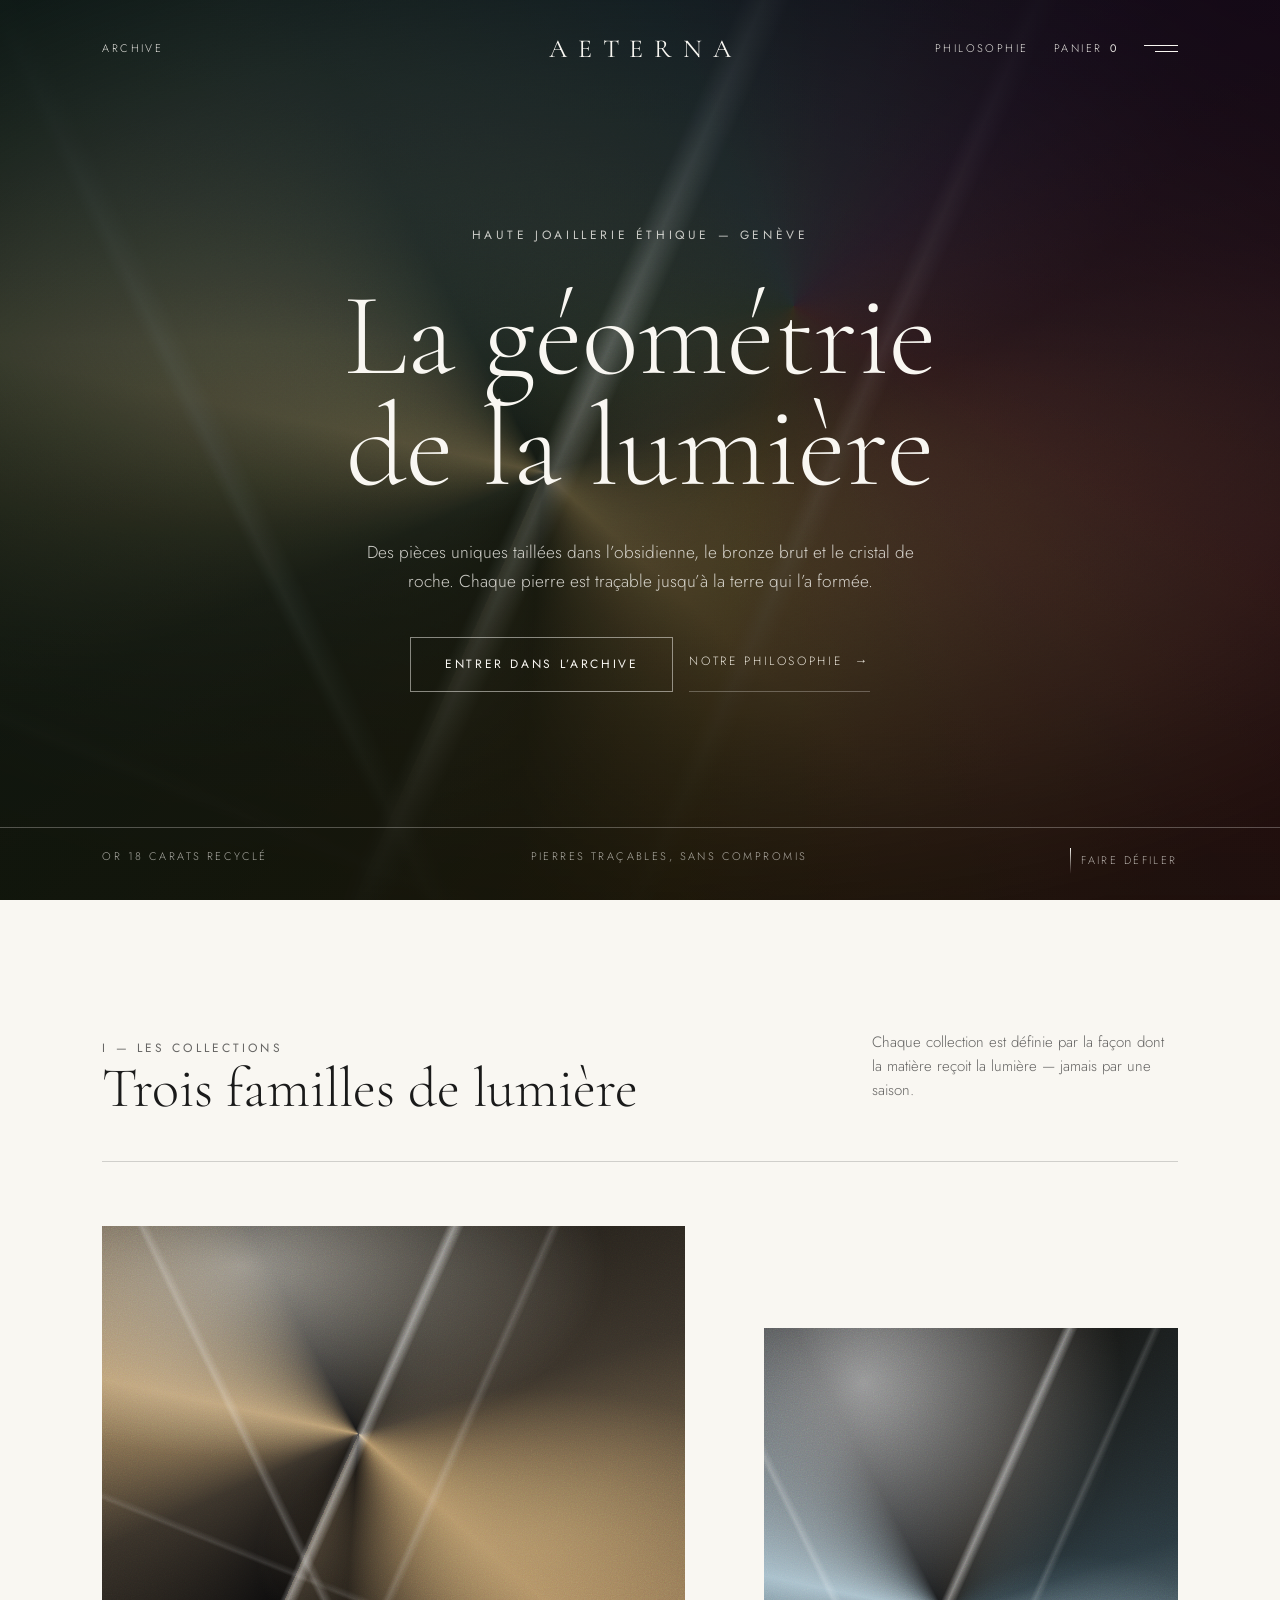
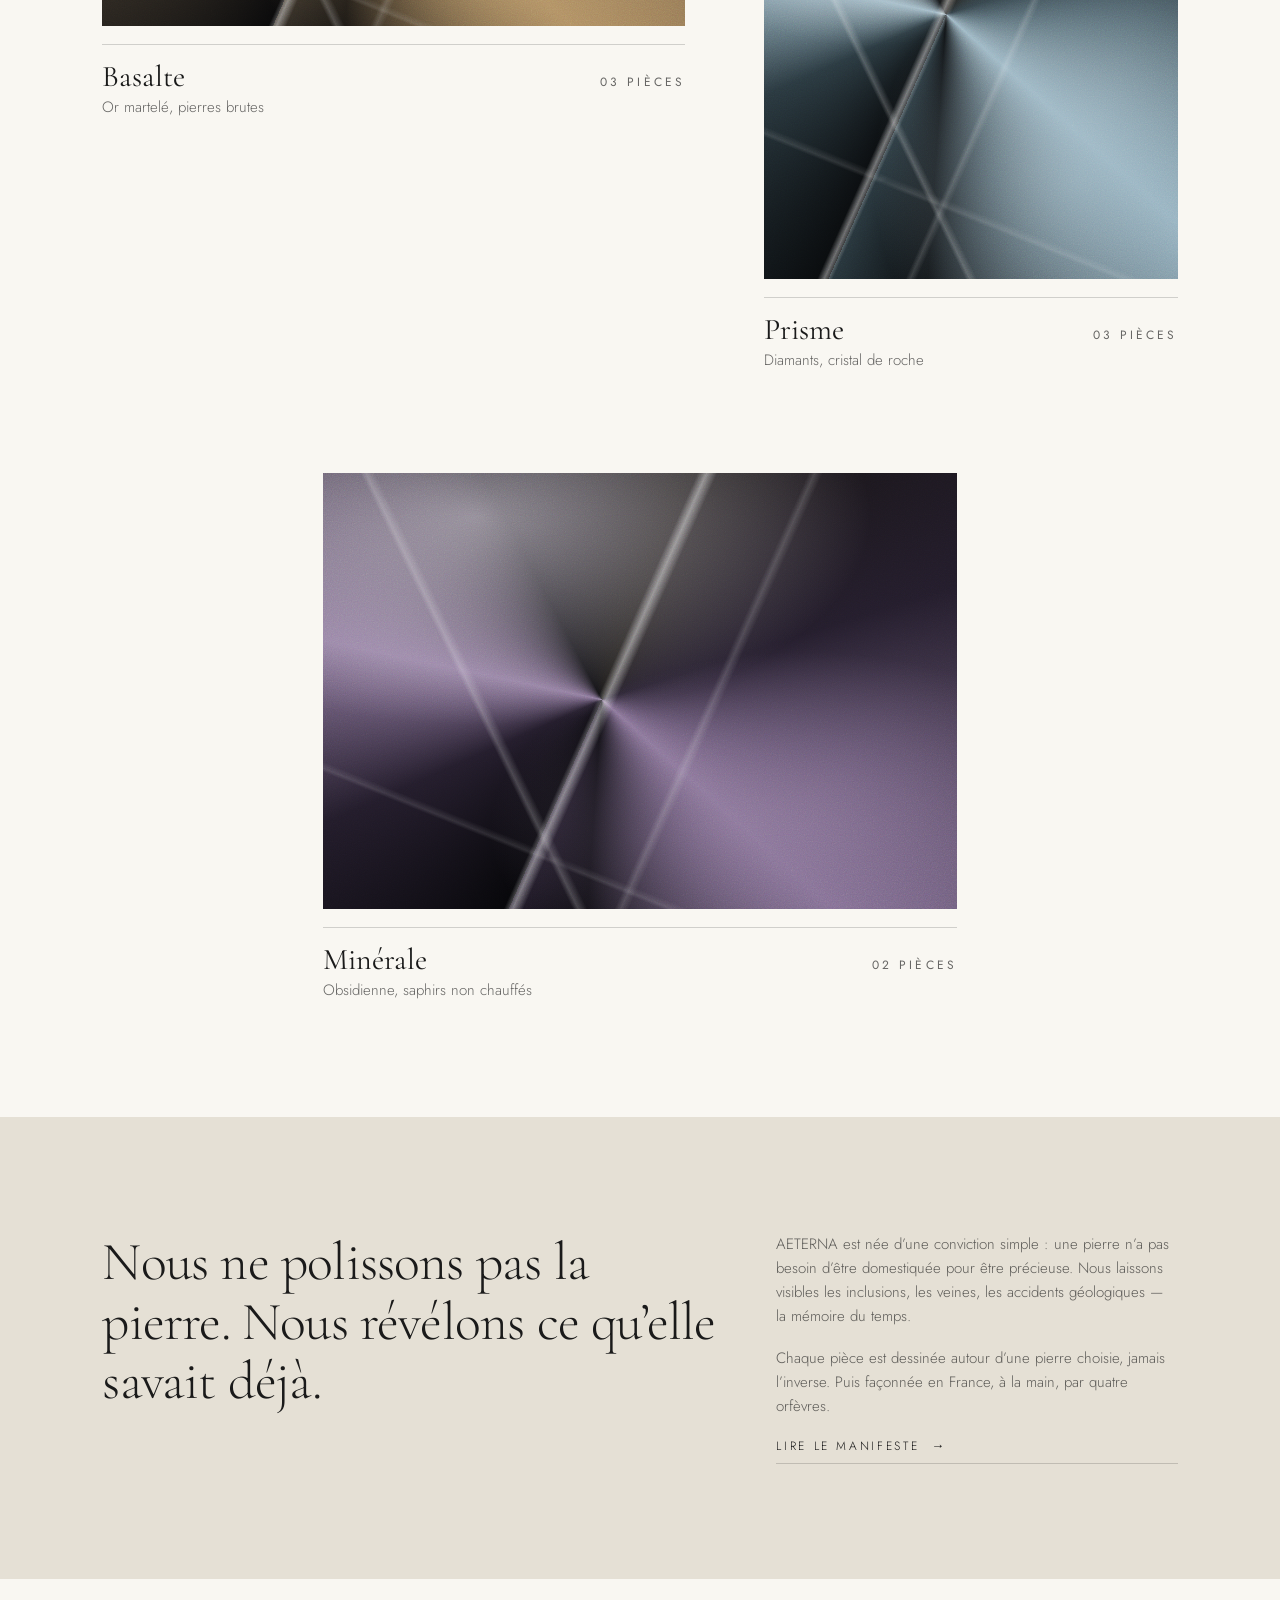
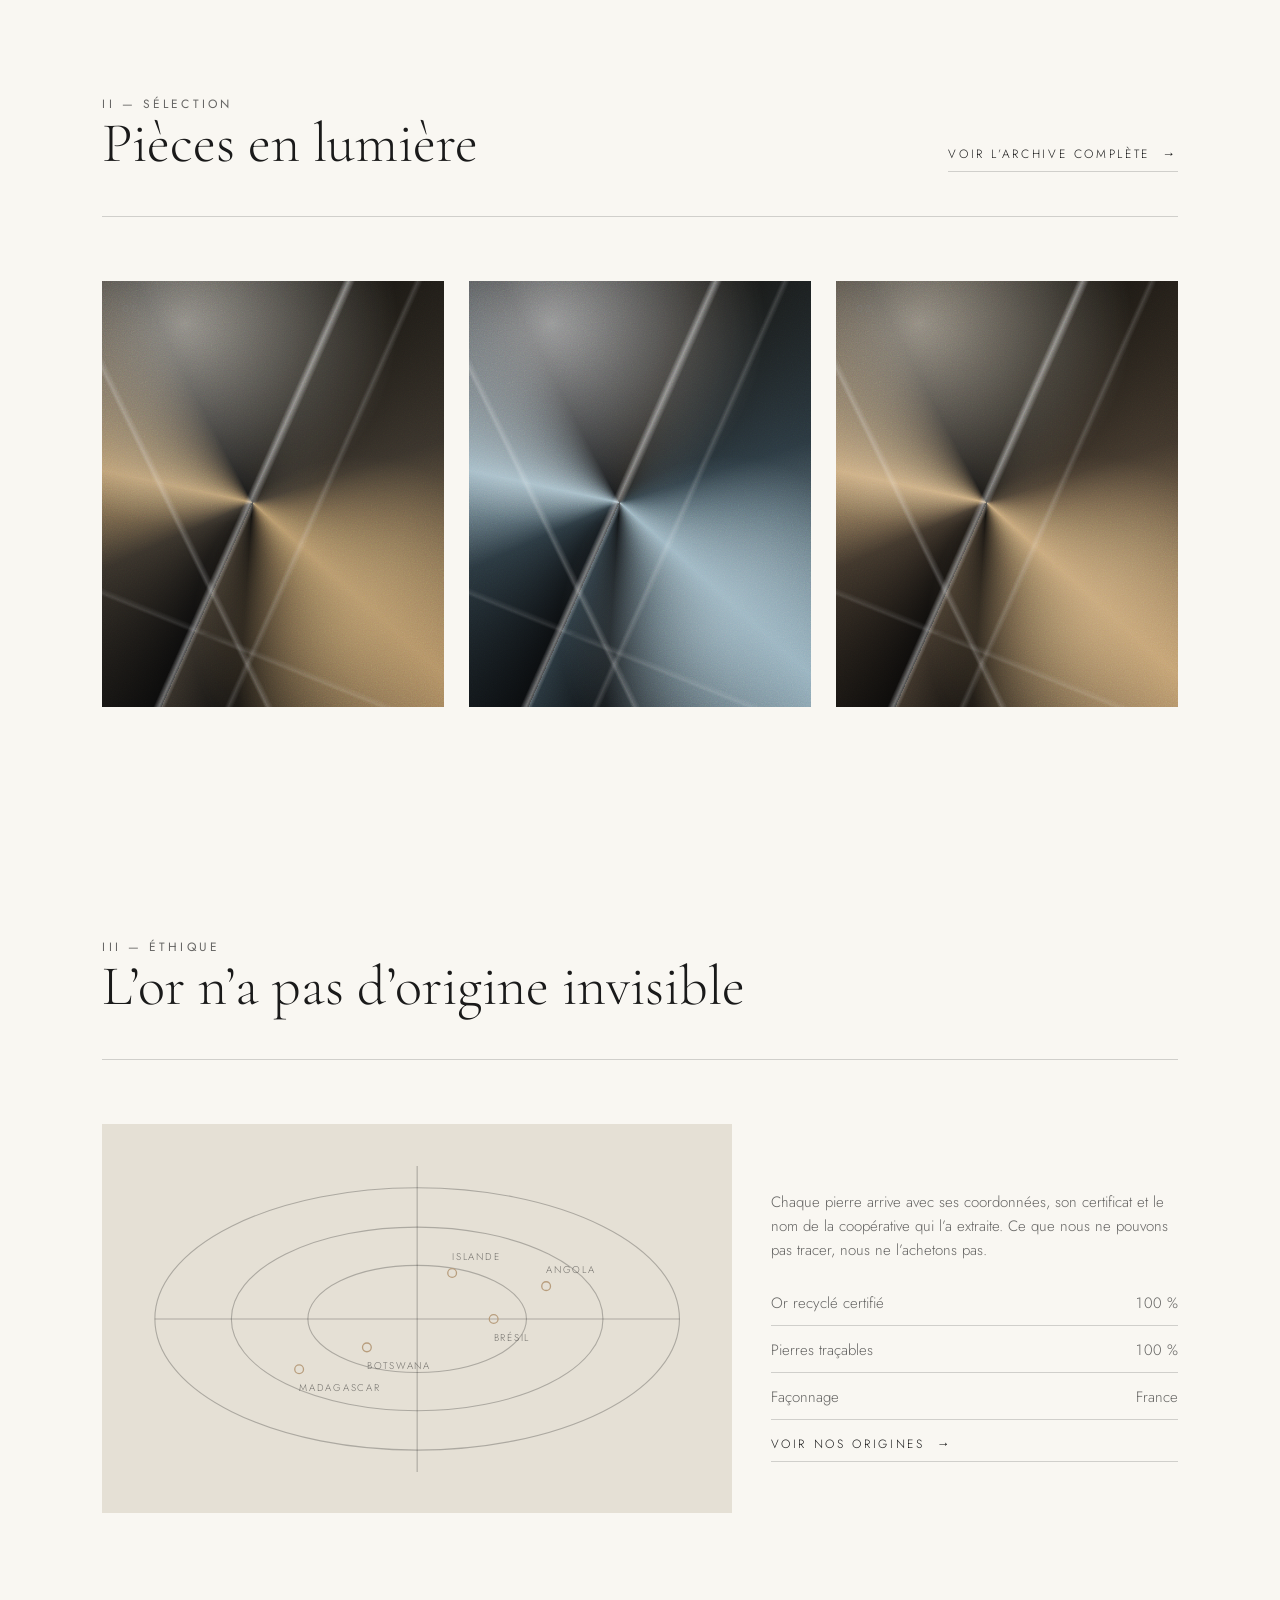
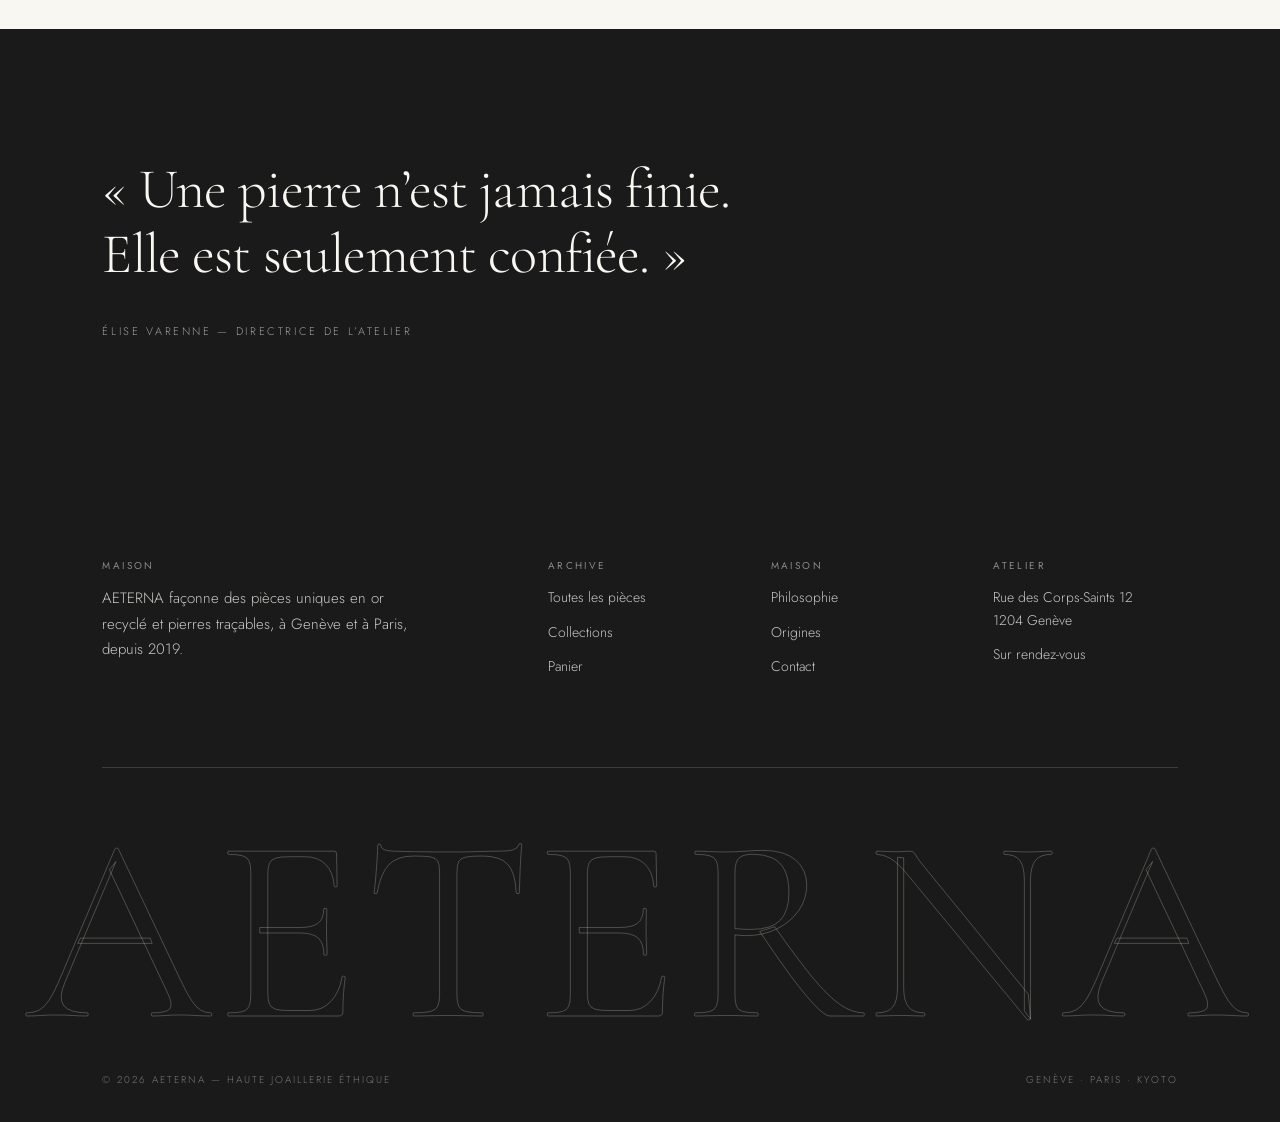
==== commit 2b247d45: "Déployer le site AETERNA avec les pages accueil, archive, pièce, philosophie et transit Co-authored-" ====
--- a/index.html
+++ b/index.html
@@ -3,2117 +3,264 @@
 <head>
 <meta charset="utf-8">
 <meta name="viewport" content="width=device-width, initial-scale=1">
-<meta name="theme-color" content="#1C2370">
-<meta name="description" content="Clearway English : programme d'anglais sur 12 mois (360 jours), vocabulaire, reading, listening, speaking, writing, tests et vidéos.">
-<link rel="manifest" href="manifest.webmanifest">
-<link rel="icon" type="image/png" href="icons/icon-192.png">
-<link rel="apple-touch-icon" href="icons/apple-touch-icon.png">
-<meta name="apple-mobile-web-app-capable" content="yes">
-<meta name="mobile-web-app-capable" content="yes">
-<meta name="apple-mobile-web-app-title" content="Clearway">
-<meta name="apple-mobile-web-app-status-bar-style" content="black-translucent">
-<title>Clearway English — Programme 12 Mois</title>
-<style>
-:root{
-  --ultra:#1C2370; --ultra-2:#2A34A6; --ultra-tint:#E3E6F7;
-  --ink:#161B33; --mut:#5B6384; --paper:#F5F7FC; --mist:#EEF1F8; --line:#D8DDEB;
-  --amber:#F2B632; --amber-tint:#FDF1D3;
-  --ok:#1F8A5B; --ok-bg:#E4F5EC; --bad:#BF3B3B; --bad-bg:#FBE9E9;
-  --wave:#1DC4FF; --om:#FF7900;
-  --serif:"Iowan Old Style","Palatino Linotype",Palatino,Georgia,serif;
-  --sans:"Inter","Segoe UI",system-ui,-apple-system,Roboto,sans-serif;
-}
-*{box-sizing:border-box}
-html{scroll-behavior:smooth}
-body{margin:0;font:16px/1.55 var(--sans);color:var(--ink);background:var(--paper);-webkit-font-smoothing:antialiased}
-button{font:inherit;color:inherit;cursor:pointer}
-input,textarea,select{font:inherit;color:inherit}
-:focus-visible{outline:3px solid var(--amber);outline-offset:2px}
-h1,h2,h3{font-family:var(--serif);font-weight:600;line-height:1.2;margin:0}
-h1{font-size:clamp(26px,4vw,34px)}
-h2{font-size:22px;margin-bottom:10px}
-h3{font-size:18px}
-p{margin:0 0 10px}
-.mut{color:var(--mut)}
-.small{font-size:14px}
-
-/* layout */
-.app{display:grid;grid-template-columns:255px 1fr;min-height:100vh}
-.side{background:var(--ultra);color:#fff;padding:22px 14px;position:sticky;top:0;height:100vh;display:flex;flex-direction:column;gap:4px;overflow:auto}
-.brand{display:flex;gap:11px;align-items:center;padding:2px 10px 18px;font-family:var(--serif);font-size:22px;font-weight:600}
-.brand svg{width:30px;height:30px;flex:none}
-.nav{display:flex;flex-direction:column;gap:2px}
-.nav button{display:flex;align-items:center;gap:12px;background:none;border:0;border-left:3px solid transparent;color:#C9CEF2;padding:9px 12px;border-radius:0 10px 10px 0;text-align:left;font-size:15px}
-.nav button svg{width:19px;height:19px;flex:none}
-.nav button:hover{background:rgba(255,255,255,.07);color:#fff}
-.nav button.on{background:rgba(255,255,255,.13);color:#fff;border-left-color:var(--amber);font-weight:600}
-.xpbox{margin-top:auto;padding:12px 14px;border:1px solid rgba(255,255,255,.18);border-radius:12px;font-size:13px;color:#D5D9F5}
-.xpbox b{color:#fff;font-size:19px;font-family:var(--serif)}
-.xpbar{height:6px;border-radius:9px;background:rgba(255,255,255,.18);margin-top:6px;overflow:hidden}
-.xpbar i{display:block;height:100%;background:var(--amber);width:0;transition:width .4s}
-main{padding:32px clamp(18px,4vw,48px) 80px;max-width:1140px;width:100%}
-.tabbar{display:none}
-.pagehead{margin-bottom:24px}
-.pagehead p{color:var(--mut);max-width:65ch;margin-top:6px}
-
-/* components */
-.card{background:#fff;border:1px solid var(--line);border-radius:14px;padding:20px}
-.grid{display:grid;gap:16px;grid-template-columns:repeat(auto-fit,minmax(250px,1fr))}
-.row{display:flex;gap:10px;flex-wrap:wrap;align-items:center}
-.btn{background:var(--ultra);color:#fff;border:0;border-radius:10px;padding:10px 18px;font-weight:600;display:inline-flex;gap:8px;align-items:center;justify-content:center;transition:background .15s,transform .1s}
-.btn:hover{background:var(--ultra-2)}
-.btn:active{transform:scale(.98)}
-.btn.ghost{background:#fff;color:var(--ultra);border:1.5px solid var(--ultra)}
-.btn.ghost:hover{background:var(--ultra-tint)}
-.btn.amber{background:var(--amber);color:var(--ink)}
-.btn.amber:hover{background:#E6A91F}
-.btn.ok{background:var(--ok);color:#fff}
-.btn.ok:hover{background:#187049}
-.btn.sm{padding:6px 12px;font-size:14px;border-radius:8px}
-.btn svg{width:18px;height:18px}
-.iconbtn{width:42px;height:42px;border-radius:50%;border:0;background:var(--amber);color:var(--ink);display:inline-grid;place-items:center;flex:none}
-.iconbtn:hover{background:#E6A91F}
-.iconbtn svg{width:20px;height:20px}
-.chip{border:1.5px solid var(--line);background:#fff;border-radius:99px;padding:6px 14px;font-size:14px}
-.chip:hover{border-color:var(--ultra)}
-.chip.on{background:var(--ultra);border-color:var(--ultra);color:#fff}
-.lv{display:inline-block;font-size:12px;font-weight:700;border-radius:6px;padding:2px 8px;letter-spacing:.2px}
-.lv-A{background:var(--ok-bg);color:var(--ok)}
-.lv-B{background:var(--ultra-tint);color:var(--ultra)}
-.lv-C{background:var(--amber-tint);color:#8A5A00}
-.tabs{display:flex;gap:6px;flex-wrap:wrap;margin-bottom:18px;border-bottom:1px solid var(--line);padding-bottom:12px}
-.bar{height:8px;background:var(--mist);border-radius:9px;overflow:hidden}
-.bar i{display:block;height:100%;background:var(--ultra);border-radius:9px;transition:width .3s}
-.toast{position:fixed;left:50%;bottom:90px;transform:translateX(-50%);background:var(--ink);color:#fff;padding:10px 18px;border-radius:10px;font-size:14px;z-index:150;box-shadow:0 8px 20px rgba(0,0,0,.2)}
-.tile{display:flex;flex-direction:column;gap:8px;text-align:left;cursor:pointer;transition:border-color .15s,transform .15s}
-.tile:hover{border-color:var(--ultra);transform:translateY(-2px)}
-.tile .ic{width:40px;height:40px;border-radius:10px;background:var(--ultra-tint);color:var(--ultra);display:grid;place-items:center}
-.tile .ic svg{width:22px;height:22px}
-
-/* home */
-.hero{display:grid;grid-template-columns:1.6fr 1fr;gap:16px;margin-bottom:22px}
-.wod{background:var(--ultra);color:#fff;border-radius:18px;padding:28px 30px;position:relative;overflow:hidden}
-.wod .w{font-family:var(--serif);font-size:clamp(38px,6vw,58px);line-height:1;margin:6px 0 8px}
-.wod .ipa{color:#B9BFEF}
-.wod .fr{font-size:20px;margin:12px 0 4px}
-.wod .ex{color:#D5D9F5;font-style:italic;max-width:46ch}
-.wod .iconbtn{position:absolute;right:24px;top:24px;width:48px;height:48px}
-.goal{display:flex;flex-direction:column;align-items:center;justify-content:center;gap:8px;text-align:center}
-.ring{position:relative;width:116px;height:116px}
-.ring svg{width:116px;height:116px;transform:rotate(-90deg)}
-.ring b{position:absolute;inset:0;display:grid;place-items:center;font-family:var(--serif);font-size:26px}
-.stats{display:grid;grid-template-columns:repeat(3,1fr);gap:8px;width:100%;margin-top:6px}
-.stats div{background:var(--mist);border-radius:10px;padding:8px 4px}
-.stats b{display:block;font-family:var(--serif);font-size:19px}
-.stats span{font-size:11px;color:var(--mut)}
-
-/* 90-day roadmap */
-.road-grid{display:grid;grid-template-columns:repeat(auto-fill,minmax(135px,1fr));gap:10px;margin-top:14px}
-.day-card{background:#fff;border:1.5px solid var(--line);border-radius:12px;padding:12px;text-align:left;display:flex;flex-direction:column;gap:4px;position:relative;transition:all .15s}
-.day-card:hover{border-color:var(--ultra)}
-.day-card.done{background:var(--ok-bg);border-color:#9AD7BC}
-.day-card.curr{border-color:var(--amber);box-shadow:0 0 0 2px var(--amber-tint)}
-.day-card.locked{background:var(--mist);opacity:.85}
-.day-num{font-family:var(--serif);font-weight:700;font-size:17px;display:flex;justify-content:space-between;align-items:center}
-.day-topic{font-size:12px;color:var(--mut);line-height:1.3;display:-webkit-box;-webkit-line-clamp:2;-webkit-box-orient:vertical;overflow:hidden}
-.seq-step{border-left:3px solid var(--ultra);padding:12px 16px;background:var(--mist);border-radius:0 12px 12px 0;margin-bottom:14px}
-.seq-step h4{margin:0 0 6px;font-size:16px;color:var(--ultra)}
-
-/* flashcards & speaking */
-.fc{min-height:250px;display:flex;flex-direction:column;align-items:center;justify-content:center;text-align:center;gap:10px;padding:32px 24px;cursor:pointer;user-select:none}
-.fc .big{font-family:var(--serif);font-size:clamp(32px,5vw,48px)}
-.fc.back{background:var(--ultra-tint);border-color:#C5CBF0}
-.fc .ex{font-style:italic;color:var(--mut);max-width:44ch}
-.mic-btn{width:68px;height:68px;border-radius:50%;border:0;background:var(--ultra);color:#fff;display:grid;place-items:center;margin:10px auto;transition:all .2s}
-.mic-btn.rec{background:var(--bad);animation:pulse 1.2s infinite}
-@keyframes pulse{0%{box-shadow:0 0 0 0 rgba(191,59,59,.5)}70%{box-shadow:0 0 0 16px rgba(191,59,59,0)}100%{box-shadow:0 0 0 0 rgba(191,59,59,0)}}
-
-/* quiz */
-.qhead{display:flex;align-items:center;gap:14px;margin-bottom:18px;font-size:14px;color:var(--mut)}
-.qhead .bar{flex:1}
-.qtext{font-size:21px;margin-bottom:18px}
-.opts{display:grid;gap:10px;max-width:640px}
-.opt{text-align:left;background:#fff;border:1.5px solid var(--line);border-radius:10px;padding:12px 16px;transition:border-color .12s,background .12s}
-.opt:hover:not(:disabled){border-color:var(--ultra);background:var(--ultra-tint)}
-.opt.ok{border-color:var(--ok);background:var(--ok-bg);font-weight:600}
-.opt.no{border-color:var(--bad);background:var(--bad-bg)}
-.opt:disabled{cursor:default}
-.fb{margin-top:16px;padding:14px 16px;border-radius:10px;max-width:640px}
-.fb.ok{background:var(--ok-bg)}
-.fb.no{background:var(--bad-bg)}
-.score{font-family:var(--serif);font-size:50px;line-height:1}
-.review{display:grid;gap:10px;margin-top:16px}
-.review div{border-left:4px solid var(--bad);background:var(--bad-bg);padding:10px 14px;border-radius:0 10px 10px 0;font-size:15px}
-
-/* reading & writing */
-.text{font-family:var(--serif);font-size:19px;line-height:1.75;max-width:68ch}
-.gl{border-bottom:2px dotted var(--ultra);cursor:pointer;color:var(--ultra)}
-.gloss{background:var(--amber-tint);border-radius:10px;padding:10px 14px;margin:14px 0;font-size:15px;min-height:44px}
-.split{display:grid;grid-template-columns:1.15fr 1fr;gap:26px;align-items:start}
-textarea{width:100%;min-height:200px;border:1.5px solid var(--line);border-radius:12px;padding:14px;resize:vertical;line-height:1.6;background:#fff}
-textarea:focus{border-color:var(--ultra);outline:none}
-input[type=text],select{border:1.5px solid var(--line);border-radius:10px;padding:10px 12px;background:#fff;width:100%}
-select{width:auto}
-.check{display:flex;gap:10px;align-items:flex-start;padding:6px 0}
-.check i{flex:none;width:22px;height:22px;border-radius:50%;display:grid;place-items:center;font-style:normal;font-size:13px;font-weight:700}
-.check i.y{background:var(--ok);color:#fff}
-.check i.n{background:var(--mist);color:var(--mut);border:1.5px solid var(--line)}
-.model{background:var(--mist);border-radius:12px;padding:16px 18px;font-family:var(--serif);font-size:17px;line-height:1.7;white-space:pre-wrap}
-
-/* tables & visual */
-.tbl{width:100%;border-collapse:collapse;font-size:15px;background:#fff;border:1px solid var(--line);border-radius:12px;overflow:hidden}
-.tbl th{background:var(--mist);text-align:left;padding:10px 14px;font-weight:600}
-.tbl td{padding:9px 14px;border-top:1px solid var(--line);vertical-align:top}
-.tblwrap{overflow-x:auto}
-.vd{display:grid;grid-template-columns:repeat(auto-fill,minmax(120px,1fr));gap:12px}
-.vd button{background:#fff;border:1px solid var(--line);border-radius:14px;padding:16px 8px 12px;display:flex;flex-direction:column;align-items:center;gap:2px}
-.vd button:hover{border-color:var(--ultra);background:var(--ultra-tint)}
-.vd .em{font-size:44px;line-height:1.1}
-.vd b{font-family:var(--serif);font-size:17px}
-.vd span{font-size:13px;color:var(--mut)}
-.tl{display:grid;grid-template-columns:repeat(3,1fr);gap:16px}
-.tl .col{border-top:5px solid var(--ultra);background:#fff;border-radius:0 0 14px 14px;border:1px solid var(--line);border-top-width:5px;padding:16px}
-.tl .col.past{border-top-color:#7C84C9}
-.tl .col.now{border-top-color:var(--amber)}
-.tl .col.fut{border-top-color:var(--ok)}
-.tense{padding:10px 0;border-top:1px solid var(--mist)}
-.tense b{display:block}
-.tense .ex{font-family:var(--serif);font-style:italic;font-size:16px}
-.funnel{display:grid;gap:10px;max-width:640px}
-.funnel div{border-radius:12px;padding:14px 18px;color:#fff}
-.funnel .f1{background:var(--ultra);width:100%}
-.funnel .f2{background:var(--ultra-2);width:82%}
-.funnel .f3{background:#4C58C7;width:64%}
-.funnel b{font-family:var(--serif);font-size:24px;margin-right:10px}
-.player{aspect-ratio:16/9;width:100%;border:0;border-radius:14px;background:var(--ink)}
-.vph{aspect-ratio:16/9;border-radius:14px;background:var(--ink);color:#C9CEF2;display:grid;place-items:center;text-align:center;padding:20px}
-
-/* Premium & Mobile Money Paywall */
-.lk{display:inline-grid;vertical-align:-2px;margin-left:6px;opacity:.8}
-.lk svg{width:14px;height:14px}
-.prem{display:inline-block;font-size:12px;font-weight:700;border-radius:6px;padding:2px 8px;margin-left:6px;background:var(--amber-tint);color:#8A5A00}
-.banner{display:flex;gap:16px;align-items:center;justify-content:space-between;flex-wrap:wrap;background:linear-gradient(135deg,#FDF1D3 0%,#FBE4A8 100%);border:1px solid #EBCB84;border-radius:14px;padding:18px 22px;margin-bottom:24px}
-.modal{position:fixed;inset:0;background:rgba(22,27,51,.65);backdrop-filter:blur(3px);display:grid;place-items:center;padding:16px;z-index:100}
-.sheet{background:#fff;border-radius:18px;max-width:480px;width:100%;max-height:92vh;overflow:auto;padding:26px 24px;position:relative;box-shadow:0 20px 40px rgba(0,0,0,.25)}
-.sheet .x{position:absolute;right:12px;top:10px;border:0;background:none;font-size:28px;line-height:1;color:var(--mut);width:38px;height:38px}
-.benefits{padding-left:20px;margin:12px 0;font-size:14.5px}
-.benefits li{margin-bottom:4px}
-.price-tag{background:var(--ultra-tint);color:var(--ultra);padding:12px 16px;border-radius:12px;margin:12px 0;display:flex;justify-content:space-between;align-items:center}
-.price-tag b{font-family:var(--serif);font-size:24px}
-.momo-box{border:1.5px solid var(--line);border-radius:12px;padding:14px;background:var(--paper);margin-bottom:14px}
-.momo-badges{display:flex;gap:8px;margin-bottom:10px}
-.badge-wave{background:#E0F7FF;color:#0077A3;border:1px solid #99E3FF;font-weight:700;font-size:13px;padding:4px 10px;border-radius:8px;display:inline-flex;align-items:center;gap:6px}
-.badge-om{background:#FFF0E0;color:#B85600;border:1px solid #FFCCA3;font-weight:700;font-size:13px;padding:4px 10px;border-radius:8px;display:inline-flex;align-items:center;gap:6px}
-.num-box{display:flex;justify-content:space-between;align-items:center;background:#fff;border:1px solid var(--line);padding:8px 12px;border-radius:8px;font-family:monospace;font-size:16px;font-weight:700;margin:8px 0}
-.prembox{margin-top:8px;padding:12px 14px;border:1px solid rgba(255,255,255,.18);border-radius:12px;font-size:13px;color:#D5D9F5;display:flex;flex-direction:column;gap:8px;align-items:flex-start}
-.prembox b{color:#fff;font-size:14px}
-.lnk{background:none;border:0;color:#B9BFEF;text-decoration:underline;padding:0;font-size:12px}
-
-.hm{display:grid;grid-template-columns:repeat(20,1fr);gap:5px;margin-top:12px}
-.hm button{aspect-ratio:1;border:0;border-radius:6px;background:var(--mist);font-size:11px;color:var(--mut)}
-.hm button.done{background:var(--ultra);color:#fff}.hm button.curr{background:var(--amber);color:var(--ink);font-weight:700}
-.badge{display:flex;gap:10px;align-items:center;padding:12px 14px;border:1.5px solid var(--line);border-radius:12px;background:#fff}
-.badge.off{opacity:.45;filter:grayscale(1)}.badge span{font-size:26px}
-@media print{body *{visibility:hidden}#cert,#cert *{visibility:visible}#cert{position:absolute;left:0;top:0;width:100%;max-width:none;border-width:10px}}
-#cert{border:8px double var(--ultra);padding:40px 28px;background:#fff;text-align:center;max-width:760px;border-radius:6px}
-#cert p{margin:6px 0}
-@media (max-width:860px){
-  .app{grid-template-columns:1fr}
-  .side{display:none}
-  main{padding-bottom:96px}
-  .hero,.split,.tl{grid-template-columns:1fr}
-  .tabbar{display:flex;position:fixed;left:0;right:0;bottom:0;background:var(--ultra);z-index:20;overflow-x:auto;padding:6px 4px calc(6px + env(safe-area-inset-bottom))}
-  .tabbar button{flex:1 0 auto;min-width:64px;background:none;border:0;color:#B9BFEF;display:flex;flex-direction:column;align-items:center;gap:2px;padding:6px 4px;font-size:11px;border-radius:10px}
-  .tabbar button svg{width:20px;height:20px}
-  .tabbar button.on{color:#fff;background:rgba(255,255,255,.14)}
-  .wod{padding:22px}
-}
-@media (prefers-reduced-motion:reduce){*{transition:none!important;animation:none!important}}
-</style>
+<meta name="theme-color" content="#F9F7F2">
+<title>AETERNA — La géométrie de la lumière</title>
+<meta name="description" content="AETERNA, maison de haute joaillerie éthique : pièces uniques taillées dans l’obsidienne, le bronze brut et le cristal de roche. Chaque pierre est traçable jusqu’à sa terre d’origine.">
+<link rel="icon" href="assets/favicon.svg" type="image/svg+xml">
+<link rel="preload" href="assets/fonts/cormorant-garamond-300.woff2" as="font" type="font/woff2" crossorigin>
+<link rel="preload" href="assets/fonts/jost-300.woff2" as="font" type="font/woff2" crossorigin>
+<link rel="stylesheet" href="assets/css/aeterna.css">
 </head>
 <body>
-<div class="app">
-  <aside class="side">
-    <div class="brand">
-      <svg viewBox="0 0 32 32" fill="none"><rect width="32" height="32" rx="9" fill="#F2B632"/><path d="M7 22c4-1 6-4 9-12 3 8 5 11 9 12" stroke="#1C2370" stroke-width="2.6" stroke-linecap="round" stroke-linejoin="round"/></svg>
-      Clearway
-    </div>
-    <nav class="nav" id="nav" aria-label="Navigation principale"></nav>
-    <div class="xpbox">
-      <div style="display:flex;justify-content:space-between"><span>Points du jour</span><span>🔥 <b style="font-size:14px" id="streak">1</b>j</span></div>
-      <b id="xp">0</b> <span>/ 50 XP</span>
-      <div class="xpbar"><i id="xpbar"></i></div>
-    </div>
-    <div class="prembox" id="prembox"></div>
-  </aside>
-  <main id="view" tabindex="-1"></main>
+<a class="skip" href="#main">Aller au contenu</a>
+
+<header class="topbar topbar--invert">
+  <nav class="topbar__nav topbar__nav--start" aria-label="Navigation principale">
+    <a href="archive.html">Archive</a>
+  </nav>
+  <a class="topbar__logo" href="index.html" aria-label="AETERNA, accueil">AETERNA</a>
+  <div class="topbar__nav topbar__nav--end">
+    <a href="philosophy.html">Philosophie</a>
+    <a class="topbar__cart" href="checkout.html" aria-label="Panier"><span>Panier</span> <b data-cart-count>0</b></a>
+    <button class="menu-btn" type="button" data-menu-open aria-expanded="false" aria-controls="menu" aria-label="Ouvrir le menu"><span></span><span></span></button>
+  </div>
+</header>
+
+<div class="glass-menu" id="menu" data-menu aria-label="Menu">
+  <div class="glass-menu__top">
+    <span class="eyebrow">AETERNA — Index</span>
+    <button class="glass-menu__close" type="button" data-menu-close>Fermer <span></span></button>
+  </div>
+  <nav aria-label="Menu principal">
+    <ul class="glass-menu__list">
+      <li><a href="index.html">Maison <small>01</small></a></li>
+      <li><a href="archive.html">Archive <small>02</small></a></li>
+      <li><a href="piece.html?id=anneau-basalte">Pièce en lumière <small>03</small></a></li>
+      <li><a href="philosophy.html">Philosophie <small>04</small></a></li>
+      <li><a href="checkout.html">Panier <small data-cart-count>0</small></a></li>
+    </ul>
+  </nav>
+  <div class="glass-menu__foot">
+    <p>Genève · Paris · Kyoto</p>
+    <p><a class="link-line" href="mailto:atelier@aeterna.example">atelier@aeterna.example</a></p>
+  </div>
 </div>
-<nav class="tabbar" id="tabbar" aria-label="Navigation mobile"></nav>
-
-<script>
-/* ============ CONFIGURATION PREMIUM & MOBILE MONEY (CÔTE D'IVOIRE) ============ */
-const CONFIG={
-  priceLabel:"10 000 FCFA / mois",
-  momoNumber:"+225 07 57 33 37 36",
-  momoRaw:"2250757333736",
-  days:30,
-  api:"", // URL du Worker Cloudflare (voir backend/README-deploiement.txt). Vide = mode local sans verrou.
-  codeHashes:[
-    "8480952193178740","1906464943947959","1396365428890905","5349281302114420","1659019856392042","3796705973180742","3503551795438905","8336682736974295","8140098180094411","5340123846722083","8356574504590800","2620489355524876","3872751694916201","8872635875775362","2742474660634456","878878411966126","6691839788967360","5954774871653180","1965537250511238","594398794761170","2112303927162908","7151700428458256","3486046863955420","2544529756050484","534280773029445","6331821964005396","2160523855961924","8149848215364463","6326280123980898","7607888568796054","4913200335205209","7871176441076487","7460846543394833","8217645624124746","236683325838679","3423617621366143","4078821914791622","1859748714751735","5733064909497421","3745685122293373","6365162505844153","3733854396034808","1569377802068960","6537848448060754","1300087141373809","2600879860248211","4798158459532750","8458631292781375","1909772326693026","7568087029873037",
-    "2800228999690325","6563418240282511","4821302899677356","266277272692446","8481280028910141","2234457778793074","8561452607645327","2131648118054068","2163163100515304","6007882809866564","5416775543484992","8429467756683307","4256052017239672","1639837467702257","4325270997501654","7564750041661330","2446624864083736","4163575560752893","7197310270555258","2344395195639695","3841409600194703","2412356013874147","5212405534181019","8071848298235281","536347776072933","6207044515676159","7451620242844840","7887469816868325","8123064637558405","8513760963121942",
-    "4647857955071901","2849165932243017","5831609964143850","3592680832948715",
-    "5610020132596924","6288583205126055","1421744294304284","5334793579297343",
-    "6193261337082725","4813537626374129","7809158927514286","3737121614483031",
-    "2562670709487639","5102975672716091","6489962364024002","8053960695412945"
-  ],
-  free:{
-    daysMax:5, _t:0, phrase:['social'],dlg:['d1','d2'], // Les 5 premiers jours du parcours 90 jours sont gratuits
-    vocab:['travel','daily'],
-    reading:['r1'],
-    listen:['l1'],
-    write:['w1'],
-    test:['placement','preps'],
-    vis:['dict','tenses'],
-    visCat:['animals','food'],
-    videos:3,
-    dictN:2,
-    speakN:2
-  }
-};
-
-/* ============ Stockage & Sécurité ============ */
-const STORE_PREM='clw_premium_v2';
-const STORE_DATA='clw_progress_v2';
-const store={
-  get(k){try{return localStorage.getItem(k);}catch(e){return null;}},
-  set(k,v){try{localStorage.setItem(k,v);}catch(e){}}
-};
-const cyrb53=(str,seed=0)=>{let h1=0xdeadbeef^seed,h2=0x41c6ce57^seed;for(let i=0,ch;i<str.length;i++){ch=str.charCodeAt(i);h1=Math.imul(h1^ch,2654435761);h2=Math.imul(h2^ch,1597334677);}h1=Math.imul(h1^(h1>>>16),2246822507)^Math.imul(h2^(h2>>>13),3266489909);h2=Math.imul(h2^(h2>>>16),2246822507)^Math.imul(h1^(h1>>>13),3266489909);return 4294967296*(2097151&h2)+(h1>>>0);};
-const normCode=s=>String(s||'').toUpperCase().replace(/[^A-Z0-9]/g,'');
-CONFIG.free.test.push('auto-travel-A','auto-daily-B');
-const STORE_EXP='clw_premium_exp_v3',STORE_USED='clw_codes_used';
-const premExp=()=>{let e=+store.get(STORE_EXP)||0;if(!e&&store.get(STORE_PREM)==='1'){e=Date.now()+30*864e5;store.set(STORE_EXP,e);}return e;};
-const isLocked=(kind,id)=>!S.premium&&!CONFIG.free[kind].includes(id);
-const lockIco=()=>`<span class="lk" title="Contenu Premium">${ico('lock')}</span>`;
-const lk=(k,i)=>isLocked(k,i)?lockIco():'';
-const prem=(k,i)=>isLocked(k,i)?'<span class="prem">Premium</span>':'';
-
-let lastFocus=null;
-function closePaywall(){const m=document.getElementById('paywall');if(m){m.remove();if(lastFocus&&lastFocus.focus)lastFocus.focus();}}
-function paywall(feature){
-  closePaywall();lastFocus=document.activeElement;
-  const waMsg=encodeURIComponent(`Bonjour Clearway English ! Je viens d'effectuer le paiement de 10 000 FCFA pour mon abonnement Premium (1 mois). Merci de m'envoyer mon code d'activation.`);
-  const m=document.createElement('div');m.id='paywall';m.className='modal';
-  m.innerHTML=`<div class="sheet" role="dialog" aria-modal="true" aria-labelledby="pwt">
-    <button class="x" data-act="pwclose" aria-label="Fermer">×</button>
-    <h2 id="pwt">Passer à Clearway Premium</h2>
-    <p class="mut small" style="margin:4px 0 0">${feature?'Débloquez : <b>'+esc(feature)+'</b> et tout le programme complet.':'Accédez à l\'intégralité du programme sur 3 mois sans restriction.'}</p>
-    
-    <div class="price-tag">
-      <div><span class="small">Abonnement tout inclus</span><br><b>${esc(CONFIG.priceLabel)}</b></div>
-      <span class="lv lv-C">Accès 30 jours</span>
-    </div>
-
-    <ul class="benefits">
-      <li>✅ <b>Programme complet 12 mois</b> (360 séquences quotidiennes A1 → C1)</li>
-      <li>✅ <b>100 mots de vocabulaire</b> en 10 thèmes + audio</li>
-      <li>✅ <b>Dialogues audio, dictionnaire visuel complet</b> (animaux, shopping, tech, IA)</li>
-      <li>✅ <b>Quiz du jour, révisions espacées</b> et 5 packs d'expressions</li>
-      <li>✅ <b>Atelier Speaking</b> avec reconnaissance vocale</li>
-      <li>✅ <b>Tous les textes, audios, dictées, essais et tests</b></li>
-    </ul>
-
-    <div class="momo-box">
-      <div class="small" style="font-weight:600;margin-bottom:6px">1. Effectuez votre dépôt de 10 000 FCFA via :</div>
-      <div class="momo-badges">
-        <span class="badge-wave">📱 Wave Côte d'Ivoire</span>
-        <span class="badge-om">🟠 Orange Money</span>
-      </div>
-      <div class="num-box">
-        <span>${esc(CONFIG.momoNumber)}</span>
-        <button class="btn sm ghost" data-act="copynum">Copier</button>
-      </div>
-      <div class="small" style="font-weight:600;margin:10px 0 6px">2. Recevez votre code instantanément :</div>
-      <a class="btn ok" style="width:100%;text-decoration:none" href="https://wa.me/${CONFIG.momoRaw}?text=${waMsg}" target="_blank" rel="noopener noreferrer">
-        💬 Envoyer la capture sur WhatsApp
-      </a>
-    </div>
-
-    <p class="small mut" style="margin:12px 0 6px"><b>3. Vous avez reçu votre code ? Activez-le ici :</b></p>
-    <div class="row" style="flex-wrap:nowrap">
-      <input type="text" id="pwcode" placeholder="Ex: CLW-2026-VIP1" autocomplete="off" autocapitalize="characters" spellcheck="false" aria-label="Code d'accès">
-      <button class="btn" style="flex:none" data-act="pwcode">Activer</button>
-    </div>
-    <p class="small" id="pwmsg" role="alert" style="color:var(--bad);margin:6px 0 0;font-weight:600"></p>
-  </div>`;
-  document.body.appendChild(m);
-  m.addEventListener('click',e=>{if(e.target===m)closePaywall();});
-  m.querySelector('#pwcode').focus();
-}
-
-function updatePrem(){
-  const b=document.getElementById('prembox');if(!b)return;
-  b.innerHTML=S.premium
-    ?'<b>⭐ Membre Premium Actif</b><span class="small">Il reste '+Math.max(1,Math.ceil((premExp()-Date.now())/864e5))+' jour(s) d\'accès.</span><button class="lnk" data-act="premoff">Désactiver sur cet appareil</button>'
-    :`<b>Version Gratuite</b><span class="small">Débloquez les 12 mois (${CONFIG.priceLabel}).</span><button class="btn amber sm" style="width:100%" data-act="paywall" data-f="">Passer en Premium</button>`;
-}
-
-function premBanner(){
-  if(S.premium)return '';
-  return `<div class="banner">
-    <div>
-      <h3>Passez à la vitesse supérieure avec Clearway Premium</h3>
-      <p class="mut" style="margin:4px 0 0;max-width:58ch">Débloquez les <b>360 jours de séquences guidées</b>, les 100 mots de vocabulaire, le coach vocal et tous les examens blancs pour seulement <b>${esc(CONFIG.priceLabel)}</b> (Wave / Orange Money).</p>
-    </div>
-    <button class="btn" data-act="paywall" data-f="">Activer Premium (10 000 F)</button>
-  </div>`;
-}
-
-/* ============ Utilitaires ============ */
-const $=(s,e=document)=>e.querySelector(s);
-const esc=s=>String(s).replace(/[&<>"]/g,c=>({'&':'&amp;','<':'&lt;','>':'&gt;','"':'&quot;'}[c]));
-const shuffle=a=>{a=a.slice();for(let i=a.length-1;i>0;i--){const j=Math.floor(Math.random()*(i+1));[a[i],a[j]]=[a[j],a[i]];}return a;};
-const ICONS={
-  home:'<path d="M3 11l9-8 9 8"/><path d="M5 10v10h14V10"/>',
-  plan:'<rect x="3" y="4" width="18" height="18" rx="2"/><path d="M16 2v4M8 2v4M3 10h18"/><path d="M8 14h.01M12 14h.01M16 14h.01M8 18h.01M12 18h.01"/>',
-  vocab:'<rect x="3" y="7" width="14" height="13" rx="2"/><path d="M7 7V4h14v13h-4"/>',
-  read:'<path d="M12 6c-2-1.5-5-2-8-2v14c3 0 6 .5 8 2 2-1.5 5-2 8-2V4c-3 0-6 .5-8 2z"/><path d="M12 6v14"/>',
-  listen:'<path d="M4 15v-3a8 8 0 0116 0v3"/><rect x="3" y="14" width="4" height="6" rx="1.5"/><rect x="17" y="14" width="4" height="6" rx="1.5"/>',
-  speak:'<path d="M12 2a3 3 0 00-3 3v7a3 3 0 006 0V5a3 3 0 00-3-3z"/><path d="M19 10v2a7 7 0 01-14 0v-2"/><line x1="12" y1="19" x2="12" y2="22"/>',
-  write:'<path d="M4 20l4-1 11-11-3-3L5 16z"/><path d="M14 6l3 3"/>',
-  tests:'<circle cx="12" cy="12" r="9"/><path d="M8 12l3 3 5-6"/>',
-  visual:'<path d="M2 12s4-7 10-7 10 7 10 7-4 7-10 7S2 12 2 12z"/><circle cx="12" cy="12" r="3"/>',
-  video:'<rect x="3" y="5" width="18" height="14" rx="3"/><path d="M10 9l5 3-5 3z"/>',
-  speaker:'<path d="M4 9v6h4l5 4V5L8 9z"/><path d="M16 9a4 4 0 010 6"/><path d="M18.5 6.5a8 8 0 010 11"/>',
-  stop:'<rect x="6" y="6" width="12" height="12" rx="2"/>',
-  chat:'<path d="M4 5h16v11H9l-5 4z"/><path d="M8 9h8M8 12h5"/>',
-  trophy:'<path d="M8 4h8v5a4 4 0 01-8 0z"/><path d="M8 6H4v2a3 3 0 003 3M16 6h4v2a3 3 0 01-3 3"/><path d="M12 13v4M8 20h8"/>',
-  lock:'<rect x="5" y="11" width="14" height="9" rx="2"/><path d="M8 11V8a4 4 0 018 0v3"/>'
-};
-const ico=n=>`<svg viewBox="0 0 24 24" fill="none" stroke="currentColor" stroke-width="1.8" stroke-linecap="round" stroke-linejoin="round" aria-hidden="true">${ICONS[n]}</svg>`;
-const NAV=[
-  {id:'home',label:'Accueil',ic:'home'},
-  {id:'plan',label:'Parcours 12 Mois',ic:'plan'},
-  {id:'quiz',label:'Quiz',ic:'tests'},
-  {id:'progress',label:'Progrès',ic:'trophy'},
-  {id:'certs',label:'Certificats',ic:'tests'},
-  {id:'vocab',label:'Vocabulaire',ic:'vocab'},
-  {id:'phrases',label:'Expressions',ic:'chat'},
-  {id:'reading',label:'Reading',ic:'read'},
-  {id:'listening',label:'Listening',ic:'listen'},
-  {id:'dialogues',label:'Dialogues',ic:'chat'},
-  {id:'words',label:'Prononciation',ic:'speak'},
-  {id:'speaking',label:'Speaking',ic:'speak'},
-  {id:'writing',label:'Writing',ic:'write'},
-  {id:'tests',label:'Tests',ic:'tests'},
-  {id:'visual',label:'Visual aids',ic:'visual'},
-  {id:'videos',label:'Vidéos',ic:'video'}
-];
-function toast(msg){const t=document.createElement('div');t.className='toast';t.textContent=msg;document.body.appendChild(t);setTimeout(()=>t.remove(),2800);}
-
-function saveProgress(){
-  const data={
-    xp:S.xp,
-    streak:S.streak,
-    lastDay:new Date().toDateString(),
-    known:[...S.known],
-    daysDone:[...S.daysDone],
-    tests:S.tests,
-    best:S.best
-  };
-  store.set(STORE_DATA,JSON.stringify(data));
-}
-
-function addXP(n){
-  S.xp+=n;
-  $('#xp').textContent=S.xp;
-  $('#xpbar').style.width=Math.min(100,S.xp/S.goal*100)+'%';
-  saveProgress();
-}
-
-/* ============ Synthèse vocale ============ */
-let voices=[],playTok=0;
-function loadVoices(){if('speechSynthesis' in window)voices=speechSynthesis.getVoices().filter(v=>/^en/i.test(v.lang));}
-if('speechSynthesis' in window){loadVoices();speechSynthesis.onvoiceschanged=loadVoices;}
-function stopSpeak(){playTok++;if('speechSynthesis' in window)speechSynthesis.cancel();const p=$('#playbtn');if(p)p.classList.remove('busy');}
-function speak(text,rate=1){
-  if(!('speechSynthesis' in window)){toast("Audio indisponible sur ce navigateur.");return;}
-  speechSynthesis.cancel();
-  const u=new SpeechSynthesisUtterance(text);u.lang='en-GB';u.rate=rate;
-  if(voices.length)u.voice=voices.find(v=>/GB/i.test(v.lang))||voices[0];
-  speechSynthesis.speak(u);
-}
-function playLines(lines,rate,done){
-  if(!('speechSynthesis' in window)){toast("Audio indisponible : lisez la transcription.");return;}
-  speechSynthesis.cancel();const tok=++playTok;
-  const run=i=>{
-    if(tok!==playTok)return;
-    if(i>=lines.length){done&&done();return;}
-    const u=new SpeechSynthesisUtterance(lines[i].t);u.lang='en-GB';u.rate=rate;
-    if(voices.length){u.voice=voices[(lines[i].v||0)%voices.length];}
-    u.pitch=lines[i].v?1.25:0.95;
-    u.onend=()=>run(i+1);u.onerror=()=>run(i+1);
-    speechSynthesis.speak(u);
-  };
-  run(0);
-}
-
-/* ============ Moteur de quiz ============ */
-const Q=(q,a,w,e,l)=>({q,a,w,e,l});
-function runQuiz(el,qs,opts={}){
-  const items=qs.map(x=>({...x,opts:shuffle([x.a,...x.w])}));
-  let i=0,score=0,log=[];
-  function show(){
-    if(i>=items.length)return done();
-    const it=items[i];
-    el.innerHTML=`<div class="qhead"><span>Question ${i+1} sur ${items.length}</span><div class="bar"><i style="width:${i/items.length*100}%"></i></div></div>
-    <h3 class="qtext">${esc(it.q)}</h3>
-    <div class="opts">${it.opts.map((o,k)=>`<button class="opt" data-k="${k}">${esc(o)}</button>`).join('')}</div><div id="fb"></div>`;
-    el.querySelectorAll('.opt').forEach(b=>b.onclick=()=>answer(b,it));
-  }
-  function answer(b,it){
-    const chosen=it.opts[+b.dataset.k],ok=chosen===it.a;
-    el.querySelectorAll('.opt').forEach(x=>{x.disabled=true;if(it.opts[+x.dataset.k]===it.a)x.classList.add('ok');});
-    if(!ok)b.classList.add('no');
-    if(ok){score++;addXP(5);}
-    log.push({it,chosen,ok});
-    const last=i===items.length-1;
-    $('#fb',el).innerHTML=`<div class="fb ${ok?'ok':'no'}"><b>${ok?'Bonne réponse !':'Pas tout à fait.'}</b> ${it.e?esc(it.e):''}
-      <div style="margin-top:12px"><button class="btn" id="nextq">${last?'Voir mon résultat':'Question suivante'}</button></div></div>`;
-    $('#nextq',el).focus();
-    $('#nextq',el).onclick=()=>{i++;show();};
-  }
-  function done(){
-    const pct=Math.round(score/items.length*100);
-    const msg=pct>=85?"Excellent travail.":pct>=60?"Bon résultat, continuez comme ça.":"Revoyez les points ci-dessous puis réessayez.";
-    const wrong=log.filter(l=>!l.ok);
-    el.innerHTML=`<div class="qhead"><span>Terminé</span><div class="bar"><i style="width:100%"></i></div></div>
-      <div class="row" style="gap:22px;align-items:flex-end"><div class="score">${score}<span class="mut" style="font-size:28px"> / ${items.length}</span></div><div><b>${pct} %</b><br>${msg}</div></div>
-      <div id="extra"></div>
-      ${wrong.length?`<h3 style="margin-top:22px">À revoir</h3><div class="review">${wrong.map(l=>`<div><b>${esc(l.it.q)}</b><br>Votre réponse : ${esc(l.chosen)} — Réponse correcte : <b>${esc(l.it.a)}</b>${l.it.e?'<br><span class="mut">'+esc(l.it.e)+'</span>':''}</div>`).join('')}</div>`:''}
-      <div class="row" style="margin-top:22px"><button class="btn" id="again">Recommencer</button>${opts.backLabel?`<button class="btn ghost" id="backq">${opts.backLabel}</button>`:''}</div>`;
-    $('#again',el).onclick=()=>runQuiz(el,qs,opts);
-    if(opts.onBack&&$('#backq',el))$('#backq',el).onclick=opts.onBack;
-    if(opts.onFinish)opts.onFinish({score,total:items.length,pct,log},$('#extra',el));
-  }
-  show();
-}
-
-/* ============ Données : Programme 12 Mois ============ */
-const CURRICULUM_TOPICS=[
-  // Mois 1 : Jours 1-30 (Fondations A1-A2)
-  ["Salutations & Présentations","Present simple (to be)","Se présenter en 3 phrases à voix haute."],
-  ["Chiffres, Heures & Dates","Prépositions de temps (at/on/in)","Dire l'heure et sa date de naissance."],
-  ["La Famille & Les Proches","Adjectifs possessifs (my, your, his...)","Décrire sa famille proche."],
-  ["Routine Quotidienne","Present simple (verbes d'action)","Raconter sa journée type du matin au soir."],
-  ["Au Restaurant & Café","Politesse (Would like / Could I have)","Commander un repas complet."],
-  ["Direction & Orientation","Impératif & Prépositions de lieu","Demander et indiquer un chemin."],
-  ["Révision Semaine 1","Quiz de consolidation Semaine 1","Faire le quiz vocabulaire Vie quotidienne."],
-  ["Faire les Courses","Dénombrables / Indénombrables (much/many)","Faire sa liste de courses en anglais."],
-  ["La Météo & Les Saisons","Il fait... (It is sunny / rainy...)","Décrire le climat en Côte d'Ivoire."],
-  ["Les Vêtements & Achats","Comparatifs courts (cheaper, bigger)","Comparer deux articles dans un magasin."],
-  ["Les Transports en Ville","Can / Can't (capacité & permission)","Expliquer comment on se rend au travail."],
-  ["Loisirs & Passions","Like / Love / Hate + -ing","Parler de ses 3 activités préférées."],
-  ["La Maison & Les Pièces","There is / There are","Décrire son salon ou sa chambre."],
-  ["Révision Semaine 2","Bilan de mi-parcours Mois 1","Écrire un court paragraphe sur sa maison."],
-  ["Parler du Passé (1)","Past simple (was / were)","Où étiez-vous hier soir ?"],
-  ["Parler du Passé (2)","Verbes réguliers (-ed)","Raconter ce qu'on a fait le week-end dernier."],
-  ["Parler du Passé (3)","Verbes irréguliers essentiels","Utiliser went, saw, bought, had."],
-  ["Raconter un Voyage","Connecteurs chronologiques (First, Then...)","Résumer ses dernières vacances."],
-  ["La Santé & Le Corps","Should / Shouldn't (conseils)","Donner des conseils à un ami malade."],
-  ["Chez le Médecin","Expresser la douleur (I have a headache)","Expliquer des symptômes simples."],
-  ["Révision Semaine 3","Quiz Verbes Irréguliers","Valider 15 verbes irréguliers."],
-  ["Projets Futurs (1)","Be going to (intentions)","Parler de ses projets pour le mois prochain."],
-  ["Projets Futurs (2)","Will (décisions spontanées & promesses)","Faire 5 prédictions sur le futur."],
-  ["Au Téléphone","Expressions téléphoniques de base","Laisser un message vocal clair."],
-  ["Les Émotions & Sentiments","Adjectifs en -ed vs -ing (bored/boring)","Exprimer son humeur du jour."],
-  ["Décrire Quelqu'un","Apparence physique & caractère","Décrire son meilleur ami."],
-  ["Au Bureau : Les Bases","Vocabulaire du travail","Nommer les objets sur son bureau."],
-  ["Écrire un E-mail Simple","Formules d'ouverture et de clôture","Rédiger un e-mail de remerciement."],
-  ["Révision Générale Mois 1","Consolidation A1-A2","Relire les textes A2 de la rubrique Reading."],
-  ["Examen Bilan Mois 1","Validation Niveau A2","Passer le test de niveau pour mesurer le progrès."],
-
-  // Mois 2 : Jours 31-60 (Communication & Fluidité B1)
-  ["Expériences de Vie","Present perfect (ever / never)","Dire 3 choses jamais faites."],
-  ["Actions Récentes","Present perfect (just / already / yet)","Parler de sa liste de tâches du jour."],
-  ["Durée & Depuis Quand","For vs Since","Dire depuis combien de temps on travaille/étudie."],
-  ["Passé Simple vs Present Perfect","Choisir le bon temps du passé","Distinguer une date précise d'une expérience."],
-  ["Habitudes Passées","Used to + infinitif","Parler de son enfance."],
-  ["Actions Simultanées","Past continuous vs Past simple","Raconter une anecdote interrompue."],
-  ["Révision Semaine 5","Consolidation des temps du passé","Faire l'exercice d'écoute B1 (Station)."],
-  ["Obligation & Interdiction","Must / Have to / Mustn't","Rédiger 5 règles de vie au bureau."],
-  ["Possibilité & Déduction","Might / May / Could","Faire des hypothèses sur une situation."],
-  ["Donner son Opinion","In my opinion / As far as I'm concerned","Donner son avis sur le télétravail."],
-  ["Accord & Désaccord Poli","I see your point, however...","Nuancer l'avis d'un interlocuteur."],
-  ["Comparer avec Nuance","Comparatifs longs & Superlatifs","Comparer deux villes (Abidjan vs Londres)."],
-  ["Relier ses Idées","Connecteurs logiques (However, Therefore)","Structurer un argument en 4 phrases."],
-  ["Révision Semaine 6","Atelier Écriture B1","Rédiger l'essai sur l'uniforme scolaire."],
-  ["Le Premier Conditionnel","If + présent, will + base","Parler de conditions réelles (Si il pleut...)."],
-  ["Le Deuxième Conditionnel","If + prétérit, would + base","Imaginer ce qu'on ferait avec 1 million."],
-  ["Phrasal Verbs Quotidiens (1)","Get up, look for, turn on/off","Créer 5 phrases avec ces verbes."],
-  ["Phrasal Verbs Quotidiens (2)","Give up, put off, run out of","Faire le quiz Phrasal Verbs."],
-  ["Entretien d'Embauche (1)","Parler de ses qualités et défauts","Répondre à 'Tell me about yourself'."],
-  ["Entretien d'Embauche (2)","Parler de son parcours professionnel","Résumer son CV en 1 minute."],
-  ["Révision Semaine 7","Simulation Entretien","S'enregistrer dans l'atelier Speaking."],
-  ["La Voix Passive (Présent)","Be + participe passé","Expliquer comment un produit est fabriqué."],
-  ["La Voix Passive (Passé)","Was/Were + participe passé","Raconter une découverte historique."],
-  ["Les Pronoms Relatifs","Who, Which, That, Whose","Définir des mots sans les nommer."],
-  ["Négociation & Commerce","Vocabulaire Business & Finance","Négocier un tarif ou un délai."],
-  ["Réunions Professionnelles","Prendre la parole et proposer","Préparer 3 interventions de réunion."],
-  ["Technologie & Numérique","Vocabulaire Tech & IA","Parler de l'impact du numérique."],
-  ["Les Faux Amis Pièges","Actually, Eventually, Library...","Éviter 10 erreurs classiques des francophones."],
-  ["Révision Générale Mois 2","Consolidation B1","Lire le texte B1 sur le sommeil."],
-  ["Examen Bilan Mois 2","Validation Niveau B1","Passer le test de grammaire essentielle."],
-
-  // Mois 3 : Jours 61-90 (Maîtrise & Professionnel B2-C1)
-  ["Le Past Perfect","Had + participe passé","Raconter une chronologie complexe."],
-  ["Le Troisième Conditionnel","If + past perfect, would have + PP","Exprimer des regrets sur le passé."],
-  ["Expresser le Regret","I wish / If only","Formuler des souhaits présents et passés."],
-  ["Le Discours Indirect (1)","Reported speech (affirmations)","Rapporter les propos d'un collègue."],
-  ["Le Discours Indirect (2)","Reported questions & commands","Rapporter une interview."],
-  ["Gérondif vs Infinitif","Verbes suivis de -ing ou to","Maîtriser suggest, avoid, decide, promise."],
-  ["Révision Semaine 9","Lecture Approfondie B2","Lire l'article sur le travail hybride."],
-  ["Connecteurs Avancés","Nevertheless, Whereas, Albeit","Enrichir son style écrit."],
-  ["Rédiger un Essai Argumenté","Structure Introduction / Développement","Rédiger l'essai sur les réseaux sociaux."],
-  ["E-mail Professionnel Formel","Gérer un retard ou une réclamation","Écrire l'e-mail client (Writing #4)."],
-  ["Présentations Impactantes","Introduire, structurer, conclure","Présenter un projet en 2 minutes."],
-  ["Gestion de Projet & KPIs","Vocabulaire du management","Décrire l'avancement d'un projet."],
-  ["Finance & Économie","Croissance, budget, investissement","Commenter un graphique économique."],
-  ["Révision Semaine 10","Compréhension Orale B2","Écouter l'exposé sur l'agriculture urbaine."],
-  ["Modaux au Passé","Should have / Could have / Must have","Analyser une erreur passée."],
-  ["L'Inversion Stylistique","Not only..., Hardly..., Never...","Donner de l'emphase à l'écrit."],
-  ["Expressions Idiomatiques (1)","Idiomes du monde du travail","Comprendre 'think outside the box', etc."],
-  ["Expressions Idiomatiques (2)","Idiomes de la vie courante","Utiliser 5 idiomes naturels."],
-  ["Débat & Argumentation","Réfuter un argument avec élégance","Débattre sur l'intelligence artificielle."],
-  ["Prise de Parole Spontanée","Structurer sa pensée sans notes","Parler 90 secondes sur un sujet tiré au sort."],
-  ["Révision Semaine 11","Dictées Avancées","Réussir toutes les dictées à 100%."],
-  ["Préparation IELTS / TOEFL (1)","Stratégies Reading & Listening","Gérer son temps sur un texte long."],
-  ["Préparation IELTS / TOEFL (2)","Writing Task 2 : Vocabulaire académique","Remplacer les mots simples par des termes précis."],
-  ["Préparation IELTS / TOEFL (3)","Speaking Part 2 : Long turn","Développer une réponse structurée."],
-  ["Anglais Interculturel","Politesse britannique vs américaine","Adapter son registre de langue."],
-  ["Synthèse de Documents","Résumer un article en 50 mots","Extraire l'essentiel d'un texte B2."],
-  ["Négociation Complexe","Faire des concessions conditionnelles","Simuler un accord commercial."],
-  ["Révision Finale 1","Bilan des 100 mots de vocabulaire","Faire un sans-faute aux quiz vocabulaire."],
-  ["Révision Finale 2","Bilan Grammaire & Syntaxe","Revoir tous les tableaux Visual Aids."],
-  ["Bilan Trimestre 1 (Jour 90)","Test Final A1–C1","Obtenir son score trimestriel Clearway !"]
-];
-const TOTAL=360;
-const levelOf=d=>d<=30?'A1–A2':d<=60?'B1':d<=90?'B2–C1':d<=270?'B2':'C1';
-const MONTHS=[{t:"Fondations (A1–A2)",v:"daily",s:"".split("|")},{t:"Fluidité (B1)",v:"work",s:"".split("|")},{t:"Maîtrise (B2–C1)",v:"tech",s:"".split("|")},{t:"Technologie & IA",v:"ai",s:"Smartphone & applications|Mots de passe & sécurité|Réseaux sociaux|Parler à une IA (prompts)|Écrire avec l'IA|IA et emploi|Éthique & biais|Données & vie privée|Objets connectés|Cybersécurité|Startups africaines|Paiement mobile|Télétravail & outils".split("|")},{t:"Shopping & Consommation",v:"shopping",s:"Boutique de vêtements|Marché & marchandage|Supermarché|Acheter en ligne|Retours & remboursements|Réclamer poliment|Comparer des produits|Soldes & promotions|Électronique|Offrir un cadeau|Budget & dépenses|Publicité|Consommation responsable".split("|")},{t:"Voyage & Cultures",v:"travel",s:"À l'aéroport|À l'hôtel|Louer une voiture|Transports en commun|Visiter une ville|Restaurants du monde|Fêtes & traditions|Londres vs New York|Voyager en Afrique|Urgences en voyage|Planifier un itinéraire|Raconter un voyage|Politesse interculturelle".split("|")},{t:"Carrière & Business",v:"business",s:"Rédiger un CV|Lettre de motivation|Entretien d'embauche|Réunions|Présentations|E-mails formels|Négociation|Service client|Gestion d'équipe|Ventes & marketing|Finance d'entreprise|Networking|Entreprendre".split("|")},{t:"Santé & Bien-être",v:"health",s:"Chez le médecin|À la pharmacie|Alimentation|Sport & fitness|Sommeil & stress|Santé mentale|Hôpital & urgences|Maladies courantes|Hygiène de vie|Médecine traditionnelle|Santé publique|Décrire un symptôme|Bien-être au travail".split("|")},{t:"Actualités & Société",v:"law",s:"Lire les actualités|Économie|Environnement|Éducation|Démocratie|Médias|Droits & justice|Migration|Jeunesse & emploi|Urbanisation|Culture & arts|Santé publique|Débat de société".split("|")},{t:"Animaux & Nature",v:"abidjan",s:"Animaux sauvages|Animaux de ferme|Animaux domestiques|Oiseaux & insectes|Vie marine|Safari|Parcs nationaux|Agriculture|Climat & saisons|Forêts & lagunes|Protection de la faune|Chez le vétérinaire|Décrire un paysage".split("|")},{t:"Études & Examens",v:"academic",s:"IELTS Reading|IELTS Listening|IELTS Writing 1|IELTS Writing 2|IELTS Speaking 1|IELTS Speaking 2|TOEFL Integrated|Vocabulaire académique|Prendre des notes|Résumer & paraphraser|Gérer son temps|Graphiques & données|Simulation d'examen".split("|")},{t:"Maîtrise & Culture",v:"emotions",s:"Idiomes avancés|Humour & ironie|Storytelling|Débat avancé|Anglais des médias|Argot & registres|Discours public|Négociation complexe|Littérature courte|Podcasts & TED|Accents du monde|Projet personnel|Certification finale".split("|")}];
-(()=>{
- const GR=["Present perfect continuous","Voix passive (tous les temps)","Propositions relatives (whose, where)","Conditionnels mixtes","Discours indirect avancé","Modaux du passé (must have)","Inversion pour l'emphase","Phrases clivées (It was... that)","Propositions participiales","Wish / If only","Causatif (have something done)","Futur parfait & continu","Articles & quantificateurs"];
- const MI=["Dites 5 phrases à voix haute sur : ","Écrivez 80 mots sur : ","Défendez une opinion à l'oral sur : "];
- for(let m=4;m<=12;m++){const X=MONTHS[m-1];X.desc='Mois '+m+' (Jours '+((m-1)*30+1)+'–'+m*30+') : '+X.t+'. Niveau '+levelOf((m-1)*30+1)+'.';
-  for(let i=0;i<30;i++){
-   if(i===29){CURRICULUM_TOPICS.push([m===12?"Certification finale 1 an":"Bilan du mois : "+X.t,"Validation du Mois "+m,"Passer un test de la rubrique Tests et noter votre score."]);continue;}
-   if(i%7===6){CURRICULUM_TOPICS.push(["Révision semaine : "+X.t,"Consolidation des 6 derniers jours","Refaire les quiz et réécouter un dialogue de la semaine."]);continue;}
-   const k=i-Math.floor(i/7);
-   CURRICULUM_TOPICS.push([X.s[k%13]+(k>=13?" (approfondir)":""),GR[(k+m)%13],MI[k%3]+X.s[k%13].toLowerCase()+"."]);
-  }}
-})();
-
-/* ============ Données : vocabulaire (10 thèmes = 100 mots) ============ */
-const VOCAB={
- travel:{label:"Voyage",words:[
-  ["luggage","/ˈlʌɡɪdʒ/","bagages","Please keep your luggage with you at all times."],
-  ["boarding pass","/ˈbɔːdɪŋ pɑːs/","carte d'embarquement","Show your boarding pass at the gate."],
-  ["delay","/dɪˈleɪ/","retard","There is a two-hour delay on this flight."],
-  ["customs","/ˈkʌstəmz/","douane","We went through customs very quickly."],
-  ["itinerary","/aɪˈtɪnərəri/","itinéraire","Our itinerary includes three cities in five days."],
-  ["accommodation","/əˌkɒməˈdeɪʃn/","hébergement","Accommodation is included in the price."],
-  ["destination","/ˌdestɪˈneɪʃn/","destination","Abidjan is a vibrant destination."],
-  ["round trip","/raʊnd trɪp/","aller-retour","I'd like a round trip ticket to Dakar."],
-  ["sightseeing","/ˈsaɪtsiːɪŋ/","visite touristique","We spent the afternoon sightseeing."],
-  ["departure","/dɪˈpɑːtʃə/","départ","The departure time is 8:15 a.m."]]},
- daily:{label:"Vie quotidienne",words:[
-  ["neighbour","/ˈneɪbə/","voisin(e)","My neighbour plays the piano."],
-  ["chores","/tʃɔːz/","corvées ménagères","I do the chores on Saturday morning."],
-  ["commute","/kəˈmjuːt/","trajet domicile-travail","My commute takes forty minutes."],
-  ["groceries","/ˈɡrəʊsəriz/","courses alimentaires","I'll buy the groceries tonight."],
-  ["rent","/rent/","loyer","The rent is due on the first of the month."],
-  ["to run errands","/tə rʌn ˈerəndz/","faire des courses, démarches","I have to run a few errands."],
-  ["flat","/flæt/","appartement","They live in a modern flat."],
-  ["laundry","/ˈlɔːndri/","linge, lessive","I need to do the laundry."],
-  ["to wake up","/tə weɪk ʌp/","se réveiller","I wake up at 6:30 every day."],
-  ["rush hour","/rʌʃ ˈaʊə/","heures de pointe","Avoid the bridge during rush hour."]]},
- work:{label:"Travail",words:[
-  ["deadline","/ˈdedlaɪn/","date limite","The deadline for the project is Friday."],
-  ["meeting","/ˈmiːtɪŋ/","réunion","I have a meeting with the client at ten."],
-  ["colleague","/ˈkɒliːɡ/","collègue","My colleague helped me with the report."],
-  ["salary","/ˈsæləri/","salaire","She asked for a higher salary."],
-  ["promotion","/prəˈməʊʃn/","promotion","He got a promotion after two years."],
-  ["budget","/ˈbʌdʒɪt/","budget","We need to stay within budget."],
-  ["to schedule","/tə ˈʃedjuːl/","planifier","Let's schedule a call for Monday."],
-  ["feedback","/ˈfiːdbæk/","retour, commentaires","Thank you for your feedback."],
-  ["to negotiate","/tə nɪˈɡəʊʃieɪt/","négocier","They negotiated a better contract."],
-  ["workload","/ˈwɜːkləʊd/","charge de travail","My workload has doubled this month."]]},
- business:{label:"Affaires & Finance",words:[
-  ["revenue","/ˈrevənjuː/","chiffre d'affaires","Our quarterly revenue increased by 15%."],
-  ["invoice","/ˈɪnvɔɪs/","facture","Please send the invoice to accounting."],
-  ["profit margin","/ˈprɒfɪt ˈmɑːdʒɪn/","marge bénéficiaire","We need to improve our profit margin."],
-  ["stakeholder","/ˈsteɪkhəʊldə/","partie prenante","All stakeholders approved the strategy."],
-  ["supplier","/səˈplaɪə/","fournisseur","We found a reliable local supplier."],
-  ["to launch","/tə lɔːntʃ/","lancer (un produit)","They will launch the new app in June."],
-  ["growth","/ɡrəʊθ/","croissance","Economic growth is strong this year."],
-  ["merger","/ˈmɜːdʒə/","fusion (entreprises)","The merger created a market leader."],
-  ["asset","/ˈæset/","actif, atout","Good communication is a major asset."],
-  ["liability","/ˌlaɪəˈbɪləti/","passif, responsabilité","The company reduced its liabilities."]]},
- food:{label:"Nourriture",words:[
-  ["ingredient","/ɪnˈɡriːdiənt/","ingrédient","Fresh ingredients make a big difference."],
-  ["recipe","/ˈresəpi/","recette","This recipe takes thirty minutes."],
-  ["starter","/ˈstɑːtə/","entrée","I'll have the soup as a starter."],
-  ["leftovers","/ˈleftəʊvəz/","restes","We ate the leftovers for lunch."],
-  ["the bill","/ðə bɪl/","l'addition","Could we have the bill, please?"],
-  ["to chop","/tə tʃɒp/","hacher, couper","Chop the onions finely."],
-  ["to simmer","/tə ˈsɪmə/","mijoter","Let the sauce simmer for ten minutes."],
-  ["spicy","/ˈspaɪsi/","épicé","This dish is too spicy for me."],
-  ["raw","/rɔː/","cru","Don't eat raw chicken."],
-  ["bland","/blænd/","fade","The soup was rather bland."]]},
- health:{label:"Santé",words:[
-  ["symptom","/ˈsɪmptəm/","symptôme","A fever is a common symptom of flu."],
-  ["prescription","/prɪˈskrɪpʃn/","ordonnance","The doctor gave me a prescription."],
-  ["appointment","/əˈpɔɪntmənt/","rendez-vous","I have a dentist appointment at four."],
-  ["sore throat","/sɔː θrəʊt/","mal de gorge","I woke up with a sore throat."],
-  ["headache","/ˈhedeɪk/","mal de tête","This noise gives me a headache."],
-  ["allergy","/ˈælədʒi/","allergie","He has an allergy to peanuts."],
-  ["recovery","/rɪˈkʌvəri/","guérison, rétablissement","She made a quick recovery."],
-  ["to sprain","/tə spreɪn/","se faire une entorse","I sprained my ankle playing football."],
-  ["checkup","/ˈtʃekʌp/","bilan de santé","Book a checkup once a year."],
-  ["side effect","/saɪd ɪˈfekt/","effet secondaire","This medicine has few side effects."]]},
- tech:{label:"Technologie & IA",words:[
-  ["software","/ˈsɒftweə/","logiciel","We use new software for accounting."],
-  ["update","/ˈʌpdeɪt/","mise à jour","Please install the latest update."],
-  ["password","/ˈpɑːswɜːd/","mot de passe","Choose a strong password."],
-  ["to download","/tə ˌdaʊnˈləʊd/","télécharger","You can download the file here."],
-  ["bandwidth","/ˈbændwɪdθ/","bande passante","Video calls require high bandwidth."],
-  ["database","/ˈdeɪtəbeɪs/","base de données","Customer details are stored in a database."],
-  ["encryption","/ɪnˈkrɪpʃn/","chiffrement","Encryption protects your private messages."],
-  ["wireless","/ˈwaɪələs/","sans fil","These headphones are wireless."],
-  ["algorithm","/ˈælɡərɪðəm/","algorithme","The algorithm recommends relevant videos."],
-  ["cloud storage","/klaʊd ˈstɔːrɪdʒ/","stockage en ligne","I keep my photos in cloud storage."]]},
- emotions:{label:"Émotions & Caractère",words:[
-  ["grateful","/ˈɡreɪtfl/","reconnaissant","I am grateful for your support."],
-  ["overwhelmed","/ˌəʊvəˈwelmd/","débordé, submergé","She felt overwhelmed by the workload."],
-  ["reliable","/rɪˈlaɪəbl/","fiable","He is a very reliable partner."],
-  ["stubborn","/ˈstʌbən/","têtu","Don't be so stubborn!"],
-  ["anxious","/ˈæŋkʃəs/","anxieux, inquiet","Students often feel anxious before exams."],
-  ["confident","/ˈkɒnfɪdənt/","confiant, sûr de soi","Speak in a clear, confident voice."],
-  ["generous","/ˈdʒenərəs/","généreux","It was generous of you to help."],
-  ["relieved","/rɪˈliːvd/","soulagé","We were relieved to hear the good news."],
-  ["enthusiastic","/ɪnˌθjuːziˈæstɪk/","enthousiaste","The team is enthusiastic about the project."],
-  ["resilient","/rɪˈzɪliənt/","résilient","Successful entrepreneurs are resilient."]]},
- academic:{label:"Académique & IELTS",words:[
-  ["furthermore","/ˌfɜːðəˈmɔː/","de plus, en outre","Furthermore, the cost is very low."],
-  ["nevertheless","/ˌnevəðəˈles/","néanmoins","It was raining; nevertheless, we went out."],
-  ["to assess","/tə əˈses/","évaluer","Exams assess students' understanding."],
-  ["controversial","/ˌkɒntrəˈvɜːʃl/","controversé","This is a controversial topic."],
-  ["significant","/sɪɡˈnɪfɪkənt/","significatif, important","There was a significant improvement."],
-  ["phenomenon","/fəˈnɒmɪnən/","phénomène","Globalisation is a complex phenomenon."],
-  ["to demonstrate","/tə ˈdemənstreɪt/","démontrer","The study demonstrates clear results."],
-  ["consequence","/ˈkɒnsɪkwəns/","conséquence","Every decision has consequences."],
-  ["perspective","/pəˈspektɪv/","perspective, point de vue","Try to see it from another perspective."],
-  ["to undermine","/tə ˌʌndəˈmaɪn/","saper, affaiblir","Stress can undermine your health."]]},
- law:{label:"Droit & Société",words:[
-  ["agreement","/əˈɡriːmənt/","accord, contrat","Both parties signed the agreement."],
-  ["evidence","/ˈevɪdəns/","preuve","There is no evidence against him."],
-  ["regulation","/ˌreɡjuˈleɪʃn/","réglementation","New safety regulations apply this year."],
-  ["witness","/ˈwɪtnəs/","témoin","The witness described what happened."],
-  ["rights","/raɪts/","droits","Everyone should know their basic rights."],
-  ["to enforce","/tə ɪnˈfɔːs/","faire appliquer (une loi)","Police enforce traffic laws."],
-  ["policy","/ˈpɒləsi/","politique, règlement","What is the company's refund policy?"],
-  ["citizen","/ˈsɪtɪzn/","citoyen","Every citizen has the right to vote."],
-  ["sustainability","/səˌsteɪnəˈbɪləti/","durabilité","Sustainability is vital for our planet."],
-  ["inequality","/ˌɪnɪˈkwɒləti/","inégalité","Education helps reduce social inequality."]]},
- abidjan:{label:"Vivre à Abidjan",words:[
-  ["traffic jam","/ˈtræfɪk dʒæm/","embouteillage","I was late because of the traffic jam."],
-  ["street vendor","/striːt ˈvendə/","vendeur ambulant","The street vendor sells fresh mangoes."],
-  ["lagoon","/ləˈɡuːn/","lagune","We crossed the lagoon by boat."],
-  ["market","/ˈmɑːkɪt/","marché","I buy vegetables at the market."],
-  ["minibus","/ˈmɪnibʌs/","minibus (gbaka)","The minibus is full this morning."],
-  ["cocoa","/ˈkəʊkəʊ/","cacao","Côte d'Ivoire is the largest cocoa producer."],
-  ["plantain","/ˈplæntɪn/","banane plantain","We fry plantain with spicy sauce."],
-  ["humid","/ˈhjuːmɪd/","humide","The weather is hot and humid today."],
-  ["rainy season","/ˈreɪni ˈsiːzn/","saison des pluies","The rainy season starts in April."],
-  ["neighbourhood","/ˈneɪbəhʊd/","quartier","My neighbourhood is quiet at night."]]},
- shopping:{label:"Shopping",words:[
-  ["receipt","/rɪˈsiːt/","reçu","Keep the receipt in case you need a refund."],
-  ["discount","/ˈdɪskaʊnt/","réduction","They offer a ten percent discount."],
-  ["refund","/ˈriːfʌnd/","remboursement","I would like a refund, please."],
-  ["cashier","/kæˈʃɪə/","caissier(ère)","The cashier scanned my items."],
-  ["fitting room","/ˈfɪtɪŋ ruːm/","cabine d'essayage","Where is the fitting room?"],
-  ["bargain","/ˈbɑːɡɪn/","bonne affaire","This jacket was a real bargain."],
-  ["checkout","/ˈtʃekaʊt/","caisse","There is a long queue at the checkout."],
-  ["size","/saɪz/","taille","Do you have this in a larger size?"],
-  ["warranty","/ˈwɒrənti/","garantie","The phone has a two-year warranty."],
-  ["delivery","/dɪˈlɪvəri/","livraison","Delivery takes three working days."]]},
- ai:{label:"Intelligence artificielle",words:[
-  ["artificial intelligence","/ˌɑːtɪˈfɪʃl ɪnˈtelɪdʒəns/","intelligence artificielle","Artificial intelligence is changing many jobs."],
-  ["algorithm","/ˈælɡərɪðəm/","algorithme","The algorithm recommends videos to users."],
-  ["prompt","/prɒmpt/","instruction donnée à l'IA","A clear prompt gives a better answer."],
-  ["machine learning","/məˈʃiːn ˈlɜːnɪŋ/","apprentissage automatique","Machine learning needs a lot of data."],
-  ["chatbot","/ˈtʃætbɒt/","agent conversationnel","The bank has a chatbot for simple questions."],
-  ["dataset","/ˈdeɪtəset/","jeu de données","The team cleaned the dataset first."],
-  ["automation","/ˌɔːtəˈmeɪʃn/","automatisation","Automation saves hours of repetitive work."],
-  ["bias","/ˈbaɪəs/","biais","Researchers try to reduce bias in AI systems."],
-  ["privacy","/ˈprɪvəsi/","vie privée","Protect your privacy online."],
-  ["to generate","/ˈdʒenəreɪt/","générer","The tool can generate a summary in seconds."]]},
- internet:{label:"Internet & Smartphone",words:[
-  ["password","/ˈpɑːswɜːd/","mot de passe","Never share your password."],
-  ["download","/ˈdaʊnləʊd/","télécharger","I need to download the app first."],
-  ["app","/æp/","application","This app helps me learn English."],
-  ["notification","/ˌnəʊtɪfɪˈkeɪʃn/","notification","I turned off notifications at night."],
-  ["battery","/ˈbætəri/","batterie","My battery is almost dead."],
-  ["screenshot","/ˈskriːnʃɒt/","capture d'écran","Send me a screenshot of the error."],
-  ["update","/ˈʌpdeɪt/","mise à jour","Please install the latest update."],
-  ["cloud storage","/klaʊd ˈstɔːrɪdʒ/","stockage en ligne","I keep my photos in cloud storage."],
-  ["Wi-Fi","/ˈwaɪ faɪ/","Wi-Fi","Is there free Wi-Fi here?"],
-  ["social media","/ˈsəʊʃl ˈmiːdiə/","réseaux sociaux","She works in social media marketing."]]}
-};
-
-const PHRASES={
- social:{label:"Rencontres",items:[["Nice to meet you. I'm from Abidjan.","Enchanté. Je viens d'Abidjan."],["Could you say that again, please?","Pouvez-vous répéter, s'il vous plaît ?"],["What do you do for a living?","Que faites-vous dans la vie ?"],["I'm still learning English, so please speak slowly.","J'apprends encore l'anglais, parlez lentement."],["Let's keep in touch.","Restons en contact."]]},
- cafe:{label:"Café & restaurant",items:[["Could I see the menu, please?","Puis-je voir la carte, s'il vous plaît ?"],["I'll have the grilled fish with rice.","Je prendrai le poisson braisé avec du riz."],["Is the service included?","Le service est-il compris ?"],["Could we have the bill, please?","L'addition, s'il vous plaît."],["I'm allergic to peanuts.","Je suis allergique aux arachides."]]},
- work:{label:"Au travail",items:[["I'll send you the report by Friday.","Je vous envoie le rapport d'ici vendredi."],["Could we reschedule the meeting?","Pouvons-nous reprogrammer la réunion ?"],["I'd like to follow up on my email.","Je reviens vers vous au sujet de mon e-mail."],["Let me check and get back to you.","Je vérifie et je reviens vers vous."],["We are on track to meet the deadline.","Nous sommes dans les temps pour la date limite."]]},
- travel:{label:"Voyage & transport",items:[["Where is the check-in desk?","Où est le comptoir d'enregistrement ?"],["My luggage has not arrived.","Mes bagages ne sont pas arrivés."],["How much is a ticket to the city centre?","Combien coûte un billet pour le centre-ville ?"],["Could you drop me at the next stop?","Pouvez-vous me déposer au prochain arrêt ?"],["I have a reservation under the name Kouassi.","J'ai une réservation au nom de Kouassi."]]},
- urgent:{label:"Santé & urgences",items:[["I need a doctor, it's urgent.","J'ai besoin d'un médecin, c'est urgent."],["I have a fever and a bad headache.","J'ai de la fièvre et un fort mal de tête."],["Please call an ambulance.","Appelez une ambulance, s'il vous plaît."],["I've lost my passport.","J'ai perdu mon passeport."],["Is there a pharmacy nearby?","Y a-t-il une pharmacie près d'ici ?"]]}
-};
-
-/* ============ Données : reading ============ */
-const READINGS=[
- {id:'r1',lv:'A2',title:"A Weekend in Edinburgh",min:2,
-  text:"Last month, my friend Sara and I spent a weekend in Edinburgh. We took an early train from London on Friday morning and arrived at lunchtime. The weather was cold and windy, so we bought warm scarves at a small market. On Saturday we climbed Arthur's Seat, a famous hill in the city. The view from the top was amazing, but my legs were very tired afterwards! In the evening, we ate traditional food in a cosy restaurant near the castle. On Sunday we visited the National Museum, and then we went back to the station. It was a short trip, but we both want to return in summer.",
-  gloss:{"scarves":"écharpes","windy":"venteux","view":"vue","tired":"fatigué(es)","cosy":"douillet, chaleureux","hill":"colline"},
-  qs:[Q("How did the friends travel to Edinburgh?","By train",["By plane","By car","By bus"],"Le texte dit : « We took an early train from London »."),
-      Q("What did they buy at the market?","Warm scarves",["Tickets","Books","Umbrellas"],"Il faisait froid, donc ils ont acheté des écharpes."),
-      Q("What did they do on Saturday?","They climbed a hill",["They visited a museum","They went home","They took a boat"],"Arthur's Seat est une colline célèbre."),
-      Q("When do they want to go back?","In summer",["Next weekend","In winter","Next month"],"Dernière phrase du texte.")]},
- {id:'r2',lv:'B1',title:"Why Sleep Matters",min:3,
-  text:"Many adults believe they can function well on five or six hours of sleep, but research suggests otherwise. During sleep, the brain organises memories and removes waste products that build up during the day. People who regularly sleep less than seven hours are more likely to experience mood swings, difficulty concentrating, and a weaker immune system. Experts recommend keeping a regular schedule, even at weekends, and avoiding screens for at least an hour before bed. Caffeine can also be a problem: it stays in the body for several hours, so drinking coffee after 3 p.m. may delay sleep. Finally, a cool, dark bedroom helps the body produce melatonin, the hormone that signals it is time to rest. Small changes like these can improve both health and productivity within just a few weeks.",
-  gloss:{"immune system":"système immunitaire","mood swings":"sautes d'humeur","build up":"s'accumuler","schedule":"emploi du temps, horaire régulier","delay":"retarder","productivity":"productivité"},
-  qs:[Q("What happens in the brain during sleep?","It organises memories and clears waste",["It stops working","It produces caffeine","It burns calories"],"Voir la deuxième phrase."),
-      Q("What can happen if you sleep less than seven hours regularly?","A weaker immune system",["Better memory","Faster growth","Lower stress"],"Le texte cite aussi les sautes d'humeur."),
-      Q("Why should you avoid coffee after 3 p.m.?","Caffeine stays in the body for hours",["It is expensive","It causes headaches immediately","It makes you hungry"],"La caféine reste plusieurs heures dans le corps."),
-      Q("What is melatonin?","A hormone that signals it is time to rest",["A type of screen","A vitamin in coffee","A sleep schedule"],"Dernière partie du texte.")]},
- {id:'r3',lv:'B2',title:"The Rise of Remote Work",min:3,
-  text:"Before 2020, working from home was considered a privilege reserved for a few. Today, millions of employees expect flexibility as a standard part of their contract. Supporters argue that remote work eliminates tiring commutes, widens the talent pool for employers, and allows people to organise their day around personal responsibilities. However, critics point out that isolation, blurred boundaries between work and private life, and fewer chances for spontaneous collaboration can undermine both wellbeing and creativity. Many companies are therefore adopting a hybrid model, in which staff spend part of the week at the office. Whether this compromise proves sustainable will depend largely on how managers measure performance: judging employees by the results they deliver, rather than the hours they appear at a desk, appears to be the key to success.",
-  gloss:{"commutes":"trajets quotidiens","talent pool":"vivier de talents","blurred":"flou, brouillé","undermine":"affaiblir, saper","sustainable":"durable","staff":"personnel"},
-  qs:[Q("What is the main idea of the text?","Remote work has both advantages and drawbacks, so many firms choose a hybrid model",["Remote work is disappearing","Employees dislike flexibility","Offices are becoming cheaper"],"Le texte présente les arguments pour et contre, puis le modèle hybride."),
-      Q("Which of these is a criticism of remote work?","Blurred boundaries between work and private life",["Longer commutes","A smaller talent pool","Higher salaries"],"Cité par les critiques dans la 4e phrase."),
-      Q("What does 'hybrid model' mean here?","Part of the week at home, part at the office",["Working only at weekends","Having two jobs","Working fully remotely"],"« in which staff spend part of the week at the office »."),
-      Q("According to the text, success depends on…","judging results rather than hours at a desk",["longer working days","banning home working","cheaper offices"],"Dernière phrase du texte.")]},
- {id:'r4',lv:'B2',title:"Mobile Money and Financial Inclusion in Africa",min:3,
-  text:"Over the past fifteen years, mobile money has transformed everyday commerce across Sub-Saharan Africa. For millions of people who previously lacked access to traditional bank accounts, a basic mobile phone has become a secure wallet. Shopkeepers, farmers, and freelancers can now receive instant payments, pay utility bills, and transfer money to relatives in rural areas without travelling long distances with cash. This digital revolution has not only reduced transaction costs, but also fostered entrepreneurship by allowing small businesses to build a verifiable financial history. As smartphone adoption continues to grow, mobile financial services are expanding into micro-loans, insurance, and cross-border trade.",
-  gloss:{"lacked":"manquaient de","shopkeepers":"commerçants","utility bills":"factures (eau, électricité)","fostered":"favorisé, encouragé","micro-loans":"microcrédits","cross-border":"transfrontalier"},
-  qs:[Q("What has a mobile phone become for unbanked people?","A secure wallet",["A luxury item","A traditional bank","A replacement for farming"],"Deuxième phrase du texte."),
-      Q("How does mobile money help small businesses?","It helps them build a verifiable financial history",["It eliminates all taxes","It gives free smartphones","It replaces shopkeepers"],"« allowing small businesses to build a verifiable financial history »."),
-      Q("Which new services are mentioned at the end?","Micro-loans, insurance, and cross-border trade",["Only cash transfers","Social media and gaming","Air travel bookings"],"Dernière phrase du texte.")]}
-];
-
-/* ============ Données : listening ============ */
-const LISTENS=[
- {id:'l1',lv:'A2',title:"At the hotel reception",type:"Dialogue",
-  lines:[{v:0,t:"Good evening. Welcome to the Riverside Hotel. How can I help you?"},
-         {v:1,t:"Hello. I have a reservation under the name Martin, for three nights."},
-         {v:0,t:"Yes, Mr Martin. You have a double room on the fourth floor. Breakfast is served from seven to ten o'clock."},
-         {v:1,t:"Great. Is there a lift? I have two heavy suitcases."},
-         {v:0,t:"Yes, it's on your right. Here is your key card. Your room number is four one two."},
-         {v:1,t:"Thank you. And could you recommend a restaurant nearby?"},
-         {v:0,t:"Of course. The Garden Bistro is five minutes away on foot. It's very popular, so I recommend booking a table."}],
-  qs:[Q("How many nights is the guest staying?","Three",["Two","Four","Five"],"« for three nights »."),
-      Q("Which floor is the room on?","The fourth floor",["The second floor","The first floor","The fifth floor"],"« a double room on the fourth floor »."),
-      Q("What is the room number?","412",["214","421","142"],"« four one two »."),
-      Q("What does the receptionist advise?","Booking a table",["Taking a taxi","Joining a tour","Staying another night"],"Le Garden Bistro est très populaire.")]},
- {id:'l2',lv:'B1',title:"Station announcement",type:"Annonce",
-  lines:"Attention, please. The nine forty-five train to Manchester has been delayed by approximately thirty minutes due to a signal failure near Birmingham. We apologise for the inconvenience. Passengers are advised to wait in the main hall, where free coffee is available at the information desk. The new departure time is ten fifteen from platform six, not platform three as previously announced. Passengers holding a ticket for this train may travel on any service this afternoon at no extra charge."
-   .split(/(?<=[.!?])\s+/).map(t=>({v:0,t})),
-  qs:[Q("Why is the train delayed?","There is a signal failure",["There is a strike","The weather is bad","A driver is missing"],"« due to a signal failure »."),
-      Q("How long is the delay?","About thirty minutes",["About ten minutes","About one hour","About two hours"],"« approximately thirty minutes »."),
-      Q("Which platform will the train leave from?","Platform six",["Platform three","Platform nine","Platform ten"],"La plateforme a changé : six, et non trois."),
-      Q("What is offered at the information desk?","Free coffee",["Free tickets","A taxi","A meal"],"« free coffee is available ».")]},
- {id:'l3',lv:'B2',title:"The rise of urban gardening",type:"Exposé",
-  lines:"Urban gardening has grown rapidly over the past decade, and it's not hard to see why. In crowded cities, where green space is scarce, rooftop gardens and community plots give residents a chance to grow their own vegetables. Studies suggest that people who garden regularly report lower stress levels and a stronger sense of belonging. There are practical benefits as well: locally grown food travels far fewer miles, which reduces carbon emissions. Admittedly, urban gardeners face challenges, such as polluted soil and limited sunlight, but many cities now offer workshops and funding to help beginners get started."
-   .split(/(?<=[.!?])\s+/).map(t=>({v:1,t})),
-  qs:[Q("What problem do crowded cities have?","Little green space",["Too many farms","No vegetables","Too much sunlight"],"« where green space is scarce »."),
-      Q("What do regular gardeners report, according to studies?","Lower stress levels",["Higher salaries","Better sleep only","More free time"],"Deuxième moitié du texte."),
-      Q("Why does locally grown food help the environment?","It travels fewer miles",["It uses more water","It is bigger","It is frozen"],"« reduces carbon emissions »."),
-      Q("Which challenges are mentioned?","Polluted soil and limited sunlight",["Noise and traffic","High prices and storms","Lack of seeds and tools"],"Voir la phrase commençant par « Admittedly ».")]},
- {id:'l4',lv:'B2',title:"Job Interview: Project Manager",type:"Entretien",
-  lines:[{v:0,t:"Thank you for coming in today. Could you tell me about a challenging project you managed recently?"},
-         {v:1,t:"Certainly. Last year, I led a team of six people to launch a new customer portal within a tight two-month deadline."},
-         {v:0,t:"How did you handle the pressure and keep everyone on track?"},
-         {v:1,t:"I broke the project into weekly milestones and held short fifteen-minute check-ins every morning. That way, we solved obstacles immediately."},
-         {v:0,t:"And what was the outcome?"},
-         {v:1,t:"We launched on schedule, and customer satisfaction increased by twenty percent in the first quarter."}],
-  qs:[Q("How large was the candidate's team?","Six people",["Two people","Fifteen people","Twenty people"],"« a team of six people »."),
-      Q("How often did they hold short check-ins?","Every morning",["Once a week","Once a month","Every Friday"],"« short fifteen-minute check-ins every morning »."),
-      Q("By how much did customer satisfaction increase?","Twenty percent",["Six percent","Fifteen percent","Fifty percent"],"Dernière réplique.")]}
-];
-const DICTATION=[
- "I would like a cup of tea, please.",
- "The meeting has been moved to Thursday afternoon.",
- "She has been learning English for three years.",
- "Could you tell me how to get to the station?",
- "If I had more time, I would travel around the world.",
- "Despite the rain, the concert was a great success.",
- "Please send me the updated report before the deadline.",
- "Consistent daily practice is the secret to fluency."
-];
-
-/* ============ Données : Speaking (Expression orale) ============ */
-const SPEAKING_PROMPTS=[
-  {lv:"A1",cat:"Présentations",en:"Hello, my name is Alex and I live in Côte d'Ivoire.",fr:"Bonjour, je m'appelle Alex et j'habite en Côte d'Ivoire."},
-  {lv:"A2",cat:"Restaurant",en:"Could I have the menu and a glass of water, please?",fr:"Pourrais-je avoir le menu et un verre d'eau, s'il vous plaît ?"},
-  {lv:"B1",cat:"Travail",en:"I would like to schedule a meeting to discuss our new project.",fr:"J'aimerais planifier une réunion pour discuter de notre nouveau projet."},
-  {lv:"B1",cat:"Opinion",en:"In my opinion, learning English opens many international opportunities.",fr:"À mon avis, apprendre l'anglais ouvre de nombreuses opportunités internationales."},
-  {lv:"B2",cat:"Entretien",en:"I am a reliable team player with strong problem-solving skills.",fr:"Je suis un équipier fiable avec de solides compétences en résolution de problèmes."},
-  {lv:"C1",cat:"Négociation",en:"Although the budget is tight, we are confident we can deliver on time.",fr:"Bien que le budget serré, nous sommes convaincus de pouvoir livrer à temps."}
-];
-
-/* ============ Données : writing ============ */
-const WRITINGS=[
- {id:'w1',lv:'A2',title:"E-mail à un ami",min:60,
-  fr:"Écrivez un e-mail à un ami pour raconter vos dernières vacances.",
-  en:"Write an email to a friend about your last holiday. Say where you went, what you did and what you liked.",
-  phrases:["I hope you're well.","Last summer I went to…","The weather was…","We visited…","I really enjoyed…","Write soon!"],
-  checks:[["Une formule d'accueil (Hi, Hello, Dear…)",/\b(hi|hello|dear)\b/i],["Des verbes au passé (went, visited, was…)",/\b(was|were|went|visited|had|saw|ate|did|enjoyed|stayed)\b/i],["Une formule de fin (See you, Take care…)",/\b(best wishes|see you|take care|love|regards|bye|write soon)\b/i]],
-  model:"Hi Sophie,\n\nI hope you're well! I'm writing to tell you about my holiday in Grand-Bassam. Last August, my brother and I went there for a week. The weather was hot and sunny, so we spent a lot of time by the beach.\n\nWe visited the historic district and bought local crafts. I also tried fresh grilled fish, and it was delicious! I really enjoyed the trip, and I want to go back next year.\n\nWhat about you? Did you go anywhere this summer?\n\nTake care,\nKouakou"},
- {id:'w2',lv:'B1',title:"Donner son opinion",min:100,
-  fr:"Donnez votre opinion argumentée sur un sujet de société.",
-  en:"Do you think students should wear school uniforms? Give your opinion and support it with reasons and examples.",
-  phrases:["In my opinion,","I strongly believe that…","For example,","On the other hand,","Moreover,","In conclusion,"],
-  checks:[["Une expression d'opinion (I think, In my opinion…)",/\b(in my opinion|i think|i believe|i feel|personally|i agree|i disagree)\b/i],["Des connecteurs (because, however, for example…)",/\b(because|however|therefore|for example|firstly|moreover|on the other hand|as a result)\b/i],["Une conclusion (In conclusion, Overall…)",/\b(in conclusion|to sum up|overall|to conclude|finally)\b/i]],
-  model:"In my opinion, school uniforms are a good idea, although they are not perfect.\n\nFirstly, uniforms make students feel equal. When everybody wears the same clothes, nobody is judged because of expensive brands. For example, in my school, there was much less pressure to buy fashionable clothes. Moreover, getting dressed in the morning is quicker and cheaper for families.\n\nOn the other hand, some people say that uniforms limit self-expression. This is true, but students can still show their personality through their hobbies, their ideas and their behaviour.\n\nIn conclusion, I believe that the advantages of uniforms are greater than the disadvantages, because they encourage equality and save time and money."},
- {id:'w3',lv:'B2',title:"Essai argumenté",min:150,
-  fr:"Rédigez un essai structuré : introduction, arguments, contre-arguments, conclusion.",
-  en:"'Social media does more harm than good.' To what extent do you agree? Write a structured essay.",
-  phrases:["It is often claimed that…","Admittedly,","Nevertheless,","Whereas…","Such as…","All things considered,"],
-  checks:[["Une introduction qui pose le sujet",/\b(nowadays|it is often (said|claimed)|in recent years|this essay|today)\b/i],["Un contraste (although, whereas, nevertheless…)",/\b(although|whereas|nevertheless|despite|while|on the other hand|however)\b/i],["Un exemple (for instance, such as…)",/\b(for instance|for example|such as)\b/i],["Une conclusion",/\b(in conclusion|to sum up|all things considered|overall|to conclude)\b/i]],
-  model:"Nowadays, social media platforms shape how we communicate, work and even think. It is often claimed that they do more harm than good, but the reality is more nuanced.\n\nAdmittedly, the risks are serious. Excessive use is linked to anxiety, particularly among teenagers, and false information spreads faster than corrections. Furthermore, constant comparison with other people's carefully selected lives can damage self-esteem.\n\nNevertheless, social media also brings real benefits. Isolated people can find supportive communities, small businesses can reach customers worldwide, and during emergencies, platforms allow authorities to share urgent information.\n\nAll things considered, I agree only partly with the statement. The harm is real, but it comes mainly from how platforms are designed and used. With better regulation and digital education, the benefits could outweigh the damage."},
- {id:'w4',lv:'B2',title:"E-mail professionnel",min:80,
-  fr:"Rédigez un e-mail formel à un client pour demander un rendez-vous.",
-  en:"Write a formal email to a client's manager to request a meeting about a delayed order. Be polite and suggest two possible dates.",
-  phrases:["Dear Mr/Ms …,","I am writing to…","Would it be possible to…?","I would appreciate it if…","Thank you for your understanding.","Kind regards,"],
-  checks:[["Une formule d'appel formelle (Dear Mr/Ms…)",/\bdear\b/i],["Une demande polie (Would it be possible…, I would like to…)",/\b(would it be possible|could we|i would like to|i would appreciate|could you)\b/i],["Un remerciement",/\b(thank you|thanks|grateful|appreciate)\b/i],["Une formule de politesse finale (Kind regards…)",/\b(kind regards|best regards|yours sincerely|yours faithfully|sincerely)\b/i]],
-  model:"Subject: Request for a meeting – Order no. 4587\n\nDear Ms Carter,\n\nI am writing regarding order no. 4587, which was due to arrive on 12 March. Unfortunately, we have been informed that the delivery will be delayed by two weeks.\n\nWould it be possible to arrange a short meeting to discuss a solution? I could be available on Tuesday 18 March at 10 a.m. or on Thursday 20 March at 2 p.m. We can also meet by video call if you prefer.\n\nI would appreciate it if you could let me know which date suits you best. Thank you for your understanding.\n\nKind regards,\nJulien Moreau\nSales Manager"}
-];
-const CONNECTORS=["however","therefore","moreover","furthermore","although","because","firstly","secondly","finally","in addition","for example","for instance","on the other hand","nevertheless","despite","whereas","while","in conclusion","as a result","besides","admittedly","such as"];
-const STOP=new Set("the a an and or but to of in on at for with is are was were be been it this that i you he she we they my your his her our their as by from not have has had do does did will would can could so if than then there what which who".split(" "));
-
-/* ============ Données : tests ============ */
-const PLACEMENT=[
- Q("She ___ a teacher.","is",["are","am","be"],"Avec she/he/it, on utilise « is ».","A1"),
- Q("___ you like coffee?","Do",["Does","Are","Is"],"Question au présent simple avec « you » : « Do ».","A1"),
- Q("There ___ two apples on the table.","are",["is","be","am"],"Pluriel → « There are ».","A1"),
- Q("This is ___ book.","my",["I","me","mine"],"Adjectif possessif devant un nom : « my ».","A1"),
- Q("I ___ to the cinema yesterday.","went",["go","gone","going"],"Passé de « go » : went (verbe irrégulier).","A2"),
- Q("She is ___ than her sister.","taller",["tall","tallest","more tall"],"Comparatif court : adjectif + -er.","A2"),
- Q("We ___ dinner when the phone rang.","were having",["had","have","are having"],"Action en cours dans le passé : past continuous.","A2"),
- Q("How ___ water do you drink a day?","much",["many","lot","few"],"Nom indénombrable → « much ».","A2"),
- Q("If it rains tomorrow, we ___ at home.","will stay",["stay","would stay","stayed"],"1er conditionnel : if + présent, will + base verbale.","B1"),
- Q("I have lived here ___ 2015.","since",["for","during","from"],"« since » + point de départ ; « for » + durée.","B1"),
- Q("He asked me where ___.","I lived",["did I live","do I live","I am live"],"Discours indirect : pas d'inversion sujet-verbe.","B1"),
- Q("The report ___ by the manager yesterday.","was written",["wrote","is written","has wrote"],"Passif au passé : was + participe passé.","B1"),
- Q("I wish I ___ more time to study.","had",["have","would have","having"],"« wish » + prétérit exprime un regret présent.","B2"),
- Q("By the time we arrived, the film ___.","had already started",["already started","has already started","was already starting"],"Action antérieure à une autre dans le passé : past perfect.","B2"),
- Q("She suggested ___ the meeting to Friday.","moving",["to move","move","moved"],"« suggest » est suivi de la forme en -ing.","B2"),
- Q("Hardly ___ the house when it started to rain.","had we left",["we had left","we left","did we left"],"Après « hardly » en début de phrase : inversion sujet/auxiliaire.","B2"),
- Q("___ the heavy traffic, we arrived on time.","Despite",["Although","However","Because"],"« Despite » + groupe nominal.","C1"),
- Q("Had I known about the delay, I ___ earlier.","would have left",["would leave","will have left","had left"],"3e conditionnel avec inversion.","C1"),
- Q("She is very ___ about her achievements; she never boasts.","modest",["arrogant","vain","boastful"],"« modest » = modeste.","C1"),
- Q("Not only ___ late, but he also forgot the documents.","was he",["he was","he is","is he"],"Inversion après « Not only » en début de phrase.","C1")
-];
-const GRAMMAR=[
- Q("Neither of the students ___ the answer.","knows",["know","are knowing","knowing"],"« Neither of » + verbe au singulier."),
- Q("I'm looking forward ___ you.","to seeing",["to see","seeing","see"],"« look forward to » + forme en -ing."),
- Q("She ___ here for ten years.","has worked",["works","is working","worked"],"Durée qui continue jusqu'à maintenant : present perfect."),
- Q("You ___ smoke here. It's forbidden.","mustn't",["don't have to","needn't","shouldn't"],"« mustn't » exprime l'interdiction."),
- Q("There isn't ___ milk left.","any",["some","a","many"],"« any » dans les phrases négatives."),
- Q("He's the man ___ car was stolen.","whose",["who","which","whom"],"« whose » exprime la possession."),
- Q("I'd rather you ___ me tomorrow.","called",["call","calling","to call"],"« would rather » + sujet + prétérit."),
- Q("This is the ___ film I've ever seen.","best",["more good","better","goodest"],"Superlatif irrégulier de « good » : best."),
- Q("We ___ to Spain next summer. We've booked the tickets.","are going",["go","went","have gone"],"Projet décidé : present continuous ou going to."),
- Q("She said she ___ tired.","was",["is","be","were"],"Concordance des temps au discours indirect.")
-];
-const PHRASAL=[
- Q("I decided to ___ smoking last year.","give up",["give in","give out","give off"],"give up = abandonner."),
- Q("Can you ___ my cat while I'm away?","look after",["look for","look up","look into"],"look after = s'occuper de."),
- Q("He ___ the job offer because the salary was too low.","turned down",["turned on","turned up","turned over"],"turn down = refuser."),
- Q("I need to ___ what time the train leaves.","find out",["find up","find in","find over"],"find out = découvrir, se renseigner."),
- Q("They had to ___ the wedding because of the storm.","put off",["put on","put up","put out"],"put off = reporter."),
- Q("Do you ___ your new colleagues?","get along with",["get away with","get over with","get off with"],"get along with = s'entendre avec."),
- Q("We have ___ milk. Can you buy some?","run out of",["run into","run over","run away from"],"run out of = être à court de."),
- Q("She ___ a brilliant idea during the meeting.","came up with",["came across with","came over with","came down with"],"come up with = trouver (une idée).")
-];
-const PREPS=[
- Q("I'll meet you ___ 5 p.m.","at",["in","on","by"],"« at » + heure précise."),
- Q("She was born ___ 1998.","in",["at","on","of"],"« in » + année, mois, saison."),
- Q("The exam is ___ Monday.","on",["in","at","by"],"« on » + jour ou date."),
- Q("I'm really interested ___ photography.","in",["at","on","for"],"interested in."),
- Q("He is very good ___ mathematics.","at",["in","on","with"],"good at."),
- Q("It depends ___ the weather.","on",["of","from","in"],"depend on."),
- Q("She is afraid ___ spiders.","of",["from","about","for"],"afraid of."),
- Q("We arrived ___ London at noon.","in",["at","to","on"],"arrive in + ville ; arrive at + lieu précis.")
-];
-const TESTS=[
- {id:'placement',title:"Test de niveau",desc:"20 questions de A1 à C1 pour estimer votre niveau.",qs:PLACEMENT,time:"≈ 15 min",lv:"A1–C1",placement:true},
- {id:'grammar',title:"Grammaire essentielle",desc:"Temps, modaux, relatifs et structures courantes.",qs:GRAMMAR,time:"≈ 8 min",lv:"B1"},
- {id:'phrasal',title:"Phrasal verbs",desc:"Les verbes à particule les plus utiles au quotidien.",qs:PHRASAL,time:"≈ 6 min",lv:"B1"},
- {id:'preps',title:"Prépositions",desc:"Time, place et prépositions dépendantes.",qs:PREPS,time:"≈ 5 min",lv:"A2"}
-];
-
-/* ===== Dialogues (≈150) : modèles à variantes + problèmes mondiaux ===== */
-(function(){
-  const D=(id,cat,lv,title,L,qs)=>LISTENS.push({id,cat,lv,title,type:'Dialogue',lines:L.map((t,i)=>({v:i%2,t})),qs});
-  const fr=n=>n.toLocaleString('en-US'),art=w=>(/^[aeiou]/i.test(w)?'an ':'a ')+w,r5=n=>Math.round(n/500)*500;
-  const goods="phone:90000,laptop:350000,tablet:120000,headset:15000,charger:5000,backpack:12000,watch:25000,camera:150000,keyboard:10000,speaker:30000,printer:80000,fan:18000,TV:200000,fridge:250000,blender:20000,iron:8000,kettle:7000,mattress:60000,bicycle:45000,umbrella:3000,notebook:2000,calculator:4000,power bank:9000,router:22000,mouse:3500".split(',').map(s=>s.split(':'));
-  const oth=(i,k)=>art(goods[(i+k)%25][0]);
-  goods.forEach(([g,p],i)=>{p=+p;const d=r5(p*.85);
-    D('g-shop-'+i,'Shopping','A2','Buying '+art(g),["Excuse me, how much is this "+g+"?","It costs "+fr(p)+" francs.","That is a bit expensive. Can you give me a discount?","Of course. I can offer it for "+fr(d)+" francs.","Perfect. I'll take it and pay by mobile money."],
-     [Q('What does the customer want to buy?',art(g),[oth(i,3),oth(i,7)],'He asks how much this '+g+' costs.','A2'),Q('What is the final price?',fr(d)+' francs',[fr(p)+' francs',fr(r5(d*.7))+' francs'],'The seller offers a discount.','A2')]);
-    D('g-deliv-'+i,'Shopping','B1','A late delivery: '+g,["Hello, I ordered "+art(g)+" last week and it has not arrived.","I'm sorry about that. Can I have your order number?","Yes, it is CL"+(1000+i*37)+".","Thank you. I can see it. It will be delivered tomorrow before noon.","Great. Please call me when the driver is close."],
-     [Q('What is the problem?','The order has not arrived',['The item is broken','The price is wrong'],'The customer says the order has not arrived.','B1'),Q('When will it be delivered?','Tomorrow before noon',['Today at night','Next week'],'The agent gives the new delivery time.','B1')]);
-    D('g-refund-'+i,'Shopping','B1','A refund: '+g,["Hello, I bought this "+g+" yesterday but it does not work.","I'm sorry. Do you have the receipt?","Yes, here it is.","We can exchange it or give you a refund.","I would like a refund, please."],
-     [Q('What does the customer want?','A refund',['A discount','A gift'],'He asks for a refund.','B1'),Q('What does the customer show?','The receipt',['A passport','A photo'],'The agent asks for the receipt.','B1')]);});
-  const cl="T-shirt,shirt,dress,skirt,jacket,coat,suit,scarf,cap,hoodie,sweater,tie".split(','),co=["blue","black","white","red","green","yellow"],sz=["small","medium","large"];
-  for(let i=0;i<24;i++){const it=cl[i%12],c=co[(i*7+(i>11?1:0))%6],s=sz[i%3];
-    D('g-clth-'+i,'Shopping','A1','Clothes: '+c+' '+it,["Hello! I'm looking for a "+s+" "+it+".","Of course. What colour would you like?","Do you have it in "+c+"?","Yes, we do. Would you like to try it on?","Yes, please. Where is the fitting room?"],
-     [Q('What colour does the customer want?',c,co.filter(x=>x!==c).slice(0,2),'He asks for '+c+'.','A1'),Q('What size does the customer want?',s,sz.filter(x=>x!==s),'The size is '+s+'.','A1')]);}
-  "tomatoes,onions,mangoes,bananas,yams,peppers,oranges,potatoes,carrots,lemons,avocados,cucumbers,eggplants,pineapples,peanuts,beans".split(',').forEach((x,i)=>{const p=500+i*250;
-    D('g-mkt-'+i,'Shopping','A2','At the market: '+x,["Good morning! How much are the "+x+"?","They are "+fr(p)+" francs per kilo.","That is too much. Last week they were cheaper.","All right, for you, "+fr(p-250)+" francs per kilo.","Fine. Give me two kilos, please."],
-     [Q('What is the final price per kilo?',fr(p-250)+' francs',[fr(p)+' francs',fr(p+250)+' francs'],'The seller lowers the price.','A2'),Q('How many kilos does the customer buy?','Two kilos',['One kilo','Five kilos'],'She asks for two kilos.','A2')]);});
-  const pl="the pharmacy,the bank,the post office,the bus station,the market,the hospital,the airport,the school,the stadium,the supermarket,the police station,the museum".split(','),dr=["turn left at the traffic light","turn right after the bank","take the second street on the left","cross the bridge and turn right"];
-  pl.forEach((x,i)=>{const m=3+i%4*2;
-    D('g-dir-'+i,'Vie quotidienne','A1','Directions: '+x,["Excuse me, how do I get to "+x+"?","Go straight, then "+dr[i%4]+".","Is it far from here?","No, it is about "+m+" minutes on foot.","Thank you very much!"],
-     [Q('Where does the man want to go?',x,pl.filter(y=>y!==x).slice(i%5,i%5+2),'He asks the way to '+x+'.','A1'),Q('How far is it?',m+' minutes on foot',[(m+10)+' minutes on foot','Two hours by bus'],'The woman says it is about '+m+' minutes.','A1')]);});
-  ["a headache","a fever","a cough","a sore throat","a stomach ache","back pain","a toothache","a skin rash"].forEach((s,i,a)=>
-    D('g-med-'+i,'Santé','A2','At the pharmacy: '+s,["Good afternoon. How can I help you?","I have "+s+" since yesterday.","I see. You should rest and drink a lot of water.","Do I need a prescription for the medicine?","Not for this one. Take it twice a day after meals."],
-     [Q('What is the problem?','The customer has '+s,['The customer has '+a[(i+1)%8],'The customer has '+a[(i+3)%8]],'He describes his symptom.','A2'),Q('How often must he take the medicine?','Twice a day',['Once a week','Every hour'],'Twice a day after meals.','A2')]));
-  "grilled chicken,jollof rice,fried fish,spaghetti,a burger,a salad,vegetable soup,a pizza,a sandwich,an omelette,kedjenou,attiéké with fish".split(',').forEach((x,i,a)=>
-    D('g-rest-'+i,'Vie quotidienne','A1','Ordering: '+x,["Good evening. Are you ready to order?","Yes, I'll have "+x+", please.","Would you like something to drink?","Just a bottle of water, please.","Certainly. Your order will be ready in fifteen minutes."],
-     [Q('What does the customer order?',x,[a[(i+2)%12],a[(i+5)%12]],'He orders '+x+'.','A1'),Q('What does the customer drink?','Water',['Juice','Coffee'],'A bottle of water.','A1')]));
-  ["my phone will not charge","the Wi-Fi is not working","my screen is broken","my account is locked","the app keeps crashing","I forgot my password","my battery drains very fast","my laptop is very slow"].forEach((x,i,a)=>
-    D('g-tech-'+i,'Technologie','B1','Tech support: '+x,["Hello, technical support. How can I help you?","Hi, "+x+".","I'm sorry about that. Have you restarted the device?","Yes, but nothing changed.","Let me check your account and send you a solution by email."],
-     [Q("What is the customer's problem?",x,[a[(i+1)%8],a[(i+4)%8]],'The customer explains the problem.','B1'),Q('What does the agent ask?','If the device was restarted',['If the customer has paid','If it is raining'],'The agent asks about a restart.','B1')]));
-  [["Climate change","B1",["Have you noticed how hot it has become?","Yes. Scientists say global warming is making summers longer.","What can ordinary people do?","We can use less energy, plant trees and avoid waste."],"What is making summers longer?","Global warming",["Cheaper energy","More trees"]],
-   ["Clean water","B1",["Many villages still do not have clean drinking water.","That causes diseases, especially among children.","Some charities build wells and install solar pumps.","Governments should invest more in water systems."],"What do some charities build?","Wells and solar pumps",["Schools","Roads"]],
-   ["Rising prices","B1",["Food prices have gone up again this month.","Yes, fuel and transport are more expensive, so everything costs more.","How do you cope with it?","I buy in bulk and compare prices before shopping."],"How does the speaker cope?","He buys in bulk and compares prices",["He stops eating","He earns more"]],
-   ["Plastic pollution","B2",["Plastic bags are blocking the drains in our city.","They also end up in the lagoon and harm the fish.","Some countries have banned single-use plastic.","We need better recycling and fewer disposable products."],"Where do plastic bags end up?","In the lagoon",["In the forest","In the desert"]],
-   ["AI and jobs","B2",["Do you think artificial intelligence will take our jobs?","Some jobs will disappear, but new ones will appear.","So workers must keep learning new skills.","Exactly. Training is the best protection."],"What is the best protection for workers?","Training",["Higher taxes","Fewer machines"]],
-   ["Youth unemployment","B2",["Many young graduates cannot find a job.","Companies want experience, but nobody gives them a chance.","Internships and apprenticeships could solve part of the problem.","Yes, and young people can also start small businesses."],"What could solve part of the problem?","Internships and apprenticeships",["Longer holidays","Bigger classes"]],
-   ["Solar energy","B1",["Our neighbourhood has power cuts every week.","Solar panels could be a good solution.","They are expensive, but the sun is free.","Prices are falling, so more families can afford them."],"Why are solar panels attractive?","The sun is free",["They are cheap to build","They work at night"]],
-   ["Vaccination","B2",["Vaccines have saved millions of lives.","But some people still hesitate because of false information.","Doctors must explain the facts patiently.","Community leaders can help build trust."],"Who can help build trust?","Community leaders",["Tourists","Banks"]]
-  ].forEach((g,i)=>D('g-world-'+i,'Problèmes mondiaux',g[1],g[0],g[2],[Q(g[3],g[4],g[5],'Réécoutez le dialogue.',g[1])]));
-  CONFIG.free.listen.push('g-shop-0','g-clth-0','g-dir-0');
-})();
-
-/* ===== Mots à prononcer (≈200) ===== */
-const WORDS={
- animals:{label:"Animaux",w:"lion|lion,elephant|éléphant,monkey|singe,giraffe|girafe,zebra|zèbre,hippo|hippopotame,crocodile|crocodile,snake|serpent,parrot|perroquet,eagle|aigle,owl|hibou,bat|chauve-souris,dolphin|dauphin,whale|baleine,shark|requin,turtle|tortue,frog|grenouille,butterfly|papillon,bee|abeille,ant|fourmi,spider|araignée,mosquito|moustique,cow|vache,goat|chèvre,sheep|mouton,pig|cochon,horse|cheval,donkey|âne,chicken|poule,duck|canard,rabbit|lapin,dog|chien,cat|chat,mouse|souris,rat|rat,fish|poisson,crab|crabe,camel|chameau,leopard|léopard,gorilla|gorille,chimpanzee|chimpanzé"},
- home:{label:"Maison & objets",w:"table|table,chair|chaise,bed|lit,pillow|oreiller,blanket|couverture,mirror|miroir,window|fenêtre,door|porte,key|clé,lamp|lampe,curtain|rideau,carpet|tapis,shelf|étagère,drawer|tiroir,sofa|canapé,fridge|réfrigérateur,stove|cuisinière,oven|four,pot|casserole,pan|poêle,plate|assiette,bowl|bol,cup|tasse,glass|verre,spoon|cuillère,fork|fourchette,knife|couteau,bucket|seau,broom|balai,soap|savon,towel|serviette,toothbrush|brosse à dents,shower|douche,toilet|toilettes,bin|poubelle,candle|bougie,clock|horloge,fan|ventilateur,wardrobe|armoire,roof|toit,floor|sol"},
- tech:{label:"Technologie & IA",w:"computer|ordinateur,laptop|ordinateur portable,keyboard|clavier,screen|écran,printer|imprimante,router|routeur,cable|câble,charger|chargeur,battery|batterie,password|mot de passe,username|nom d'utilisateur,download|télécharger,upload|téléverser,website|site web,browser|navigateur,software|logiciel,hardware|matériel,update|mise à jour,application|application,cloud|nuage informatique,database|base de données,network|réseau,server|serveur,security|sécurité,hacker|pirate informatique,algorithm|algorithme,artificial intelligence|intelligence artificielle,machine learning|apprentissage automatique,chatbot|agent conversationnel,prompt|instruction donnée à l'IA,data|données,robot|robot,drone|drone,smartphone|téléphone intelligent,tablet|tablette,headphones|écouteurs,camera|appareil photo,video call|appel vidéo,email|courriel,attachment|pièce jointe,social media|réseaux sociaux,streaming|diffusion en continu,virtual reality|réalité virtuelle,cybersecurity|cybersécurité"},
- shop:{label:"Shopping",w:"price|prix,discount|réduction,receipt|reçu,cashier|caissier,customer|client,cart|panier,size|taille,fitting room|cabine d'essayage,refund|remboursement,exchange|échange,warranty|garantie,delivery|livraison,cheap|bon marché,expensive|cher,sale|soldes,bargain|bonne affaire,change|monnaie,cash|espèces,credit card|carte bancaire,mobile money|argent mobile,coupon|bon de réduction,brand|marque,quality|qualité,fabric|tissu,cotton|coton,leather|cuir,shirt|chemise,trousers|pantalon,dress|robe,shoes|chaussures,bag|sac,wallet|portefeuille,belt|ceinture,glasses|lunettes,jewellery|bijoux,perfume|parfum,online order|commande en ligne,shipping fee|frais de livraison,out of stock|en rupture de stock,try on|essayer,pay|payer"},
- daily:{label:"Vie courante",w:"wake up|se réveiller,breakfast|petit-déjeuner,lunch|déjeuner,dinner|dîner,commute|trajet domicile-travail,traffic|circulation,take a shower|prendre une douche,brush your teeth|se brosser les dents,get dressed|s'habiller,go to work|aller au travail,meeting|réunion,deadline|date limite,errands|démarches,laundry|linge,housework|ménage,cook|cuisiner,wash the dishes|faire la vaisselle,neighbour|voisin,appointment|rendez-vous,schedule|emploi du temps,weekend|week-end,holiday|vacances,birthday|anniversaire,invitation|invitation,gift|cadeau,weather|météo,umbrella|parapluie,bus stop|arrêt de bus,ticket|billet,queue|file d'attente,bill|facture,rent|loyer,salary|salaire,savings|économies,budget|budget,health|santé,exercise|faire du sport,sleep|dormir,tired|fatigué,hungry|affamé"}
-};
-Object.values(WORDS).forEach(c=>c.items=c.w.split(',').map(s=>s.split('|')));
-CONFIG.free.words=['animals'];
-
-/* ===== Lot 2 : 80 dialogues (travail, sport, vie courante, shopping) ===== */
-(function(){
-  const D=(id,cat,lv,title,L,qs)=>LISTENS.push({id,cat,lv,title,type:'Dialogue',lines:L.map((t,i)=>({v:i%2,t})),qs});
-  const W=(v,a)=>[...new Set(v.filter(x=>x!==a))].slice(0,2),fr=n=>n.toLocaleString('en-US');
-  const mk=(pre,cat,lv,title,arr,fn)=>arr.forEach((x,i)=>{const r=fn(x,i);D(pre+i,cat,lv,title(x),r[0],r.slice(1).map(q=>Q(q[0],q[1],W(q[2],q[1]),q[3]||'Réécoutez le dialogue.',lv)));});
-  const days=["Monday","Tuesday","Wednesday","Thursday","Friday"],times=["9 a.m.","10 a.m.","11 a.m.","1 p.m.","2 p.m.","3 p.m.","4 p.m."];
-  mk('w-meet-','Travail','A2',x=>'Moving a meeting to '+x[0],[["Monday","9 a.m."],["Tuesday","10 a.m."],["Wednesday","11 a.m."],["Thursday","2 p.m."],["Friday","3 p.m."],["Monday","4 p.m."],["Tuesday","1 p.m."],["Thursday","9 a.m."]],x=>[["Could we move our meeting to "+x[0]+"?","Sure. What time suits you?","How about "+x[1]+"?","That works for me. I will update the calendar.","Thanks, see you then."],["Which day is the new meeting?",x[0],days],["What time is the meeting?",x[1],times]]);
-  const jobs=["teacher","nurse","accountant","engineer","driver","designer","cook","electrician"],yrs=[2,3,4,5,6,7,8,10];
-  mk('w-int-','Travail','B1',x=>'Interview: '+x,jobs,(x,i)=>[["Why do you want this job as a "+x+"?","I enjoy helping people, and I have "+yrs[i]+" years of experience.","What is your biggest strength?","I am organised and I learn fast.","Thank you. We will contact you next week."],["How many years of experience does he have?",yrs[i]+' years',yrs.map(y=>y+' years')],["When will the company contact him?","Next week",["Tomorrow","Next year"]]]);
-  const tk=["report","presentation","budget","proposal","invoice","survey","contract","schedule"];
-  mk('w-dead-','Travail','B1',x=>'The '+x+' deadline',tk,(x,i)=>[["Is the "+x+" ready?","Not yet. I need "+(i%3+2)+" more days.","The deadline is "+days[i%5]+".","I understand. I will send it before then.","Thank you. Please keep me informed."],["What is not ready?","The "+x,tk.map(t=>'The '+t)],["How many more days are needed?",(i%3+2)+' days',['1 day','7 days']]]);
-  const lv=["a family event","a medical appointment","a short holiday","a training course","a wedding","moving house","a university exam","a funeral"];
-  mk('w-leave-','Travail','B1',x=>'Asking for leave: '+x,lv,(x,i)=>[["Can I speak to you for a moment?","Of course. What is it?","I would like to take "+(i%4+2)+" days off for "+x+".","That should be fine. Please send me an email.","Thank you. I will do it today."],["Why does he want time off?",x,lv],["How many days does he ask for?",(i%4+2)+' days',['10 days','1 day']]]);
-  const sp=["football","basketball","tennis","swimming","running","cycling","volleyball","boxing"];
-  mk('s-club-','Sport','A2',x=>'Joining a '+x+' club',sp,(x,i)=>[["I would like to join the "+x+" club.","Sure. Have you played before?","Yes, for "+(i%4+1)+" years.","Training is on "+days[i%5]+" at 6 p.m.","Great, I will be there."],["Which sport does he want to do?",x,sp],["When is the training?",days[i%5]+' at 6 p.m.',[days[(i+2)%5]+' at 6 p.m.',days[(i+3)%5]+' at 8 a.m.']]]);
-  mk('s-match-','Sport','B1',x=>'Talking about last night\'s '+x+' match',sp,(x,i)=>[["Did you watch the "+x+" match last night?","Yes! It was amazing.","Who won?","Our local team won by "+(i%5+2)+" points.","What a result! I missed it."],["Who won?","The local team",["The visitors","Nobody"]],["What was the margin?",(i%5+2)+' points',['10 points','1 point']]]);
-  const pc=["the airport","the train station","the hospital","the university","the market","the stadium","the beach","the city centre"];
-  mk('d-taxi-','Vie quotidienne','A2',x=>'In a taxi to '+x,pc,(x,i)=>[["Where to, please?","To "+x+", please.","It will cost "+fr(2000+i*500)+" francs.","Fine. Can you stop at the corner?","Of course."],["Where is the passenger going?",x,pc],["How much is the ride?",fr(2000+i*500)+' francs',[fr(1000+i*500)+' francs',fr(5000+i*500)+' francs']]]);
-  const bo=["a ladder","a drill","an iron","a bicycle pump","a big pot","a hammer","a torch","a suitcase"];
-  mk('d-neigh-','Vie quotidienne','A2',x=>'Borrowing '+x,bo,(x,i)=>[["Hello! Could I borrow "+x+"?","Of course. What for?","I need it for the weekend.","No problem. Please bring it back on Monday.","Thank you so much!"],["What does he want to borrow?",x,bo],["When must he bring it back?","On Monday",["On Friday","Next month"]]]);
-  const sm=["rice","cooking oil","milk","bread","sugar","soap","eggs","juice"];
-  mk('sh-super-','Shopping','A2',x=>'Supermarket: where is the '+x+'?',sm,(x,i)=>[["Excuse me, where can I find the "+x+"?","It is in aisle "+(i+2)+".","Thank you. Is there a promotion today?","Yes, two for the price of one.","Great, I will take two."],["Which product does the customer look for?",x,sm],["Which aisle is it in?",'Aisle '+(i+2),['Aisle '+(i+10),'Aisle 1']]]);
-  const pl=["shoes","trousers","sandals","jeans","boots","gloves","shorts","socks"];
-  mk('sh-size-','Shopping','A2',x=>'Finding the right size: '+x,pl,(x,i)=>[["These "+x+" are too small. Do you have a bigger size?","Let me check. What size are you?","I am size "+(38+i)+".","Yes, here you are. Would you like to try them on?","They fit perfectly. I will take them."],["What is the problem?","They are too small",["They are too expensive","They are dirty"]],["What size is the customer?",'Size '+(38+i),['Size 30','Size 50']]]);
-})();
-
-/* ===== 8 textes de lecture ===== */
-[["A2","A Busy Morning",2,"Every morning I wake up at six. I take a shower and eat bread with eggs. Then I walk to the bus stop. The bus is often late, so I read a book while I wait. I arrive at work at eight and start my first meeting.",{"bus stop":"arrêt de bus","late":"en retard"},[["What does he eat?","Bread with eggs",["Rice and fish","Only coffee","Fruit"]],["What does he do while waiting?","He reads a book",["He calls a friend","He sleeps","He walks home"]]]],
- ["A2","Shopping at the Market",2,"On Saturday, Mariam goes to the market with her mother. They buy tomatoes, fish and some bananas. The seller says the fish costs 3,000 francs, but Mariam asks for a lower price. In the end, the seller accepts 2,500 francs. They go home happy.",{"seller":"vendeur","lower":"plus bas"},[["What price does the seller ask first?","3,000 francs",["2,500 francs","1,000 francs","5,000 francs"]],["How do they feel at the end?","Happy",["Angry","Tired","Sad"]]]],
- ["B1","Working from Home",3,"More people now work from home. Many say it saves time because they do not sit in heavy traffic. However, some feel lonely and find it hard to stop working in the evening. Companies are trying to find a balance by offering two or three office days each week.",{"lonely":"seul(e)","traffic":"circulation"},[["What is one advantage?","It saves travel time",["Higher salaries","Fewer meetings","More holidays"]],["What do companies offer?","Two or three office days a week",["Free meals","Longer lunch breaks","No deadlines"]]]],
- ["B1","Why People Play Sport",3,"Sport is good for the body, but it also helps the mind. Players learn to work in a team and to accept defeat. In many African cities, local football tournaments bring neighbourhoods together and give young people a positive goal.",{"defeat":"défaite","tournaments":"tournois"},[["What do players learn?","To work in a team",["To avoid risks","To be rich","To work alone"]],["What do the tournaments do?","Bring neighbourhoods together",["Cause traffic only","Replace schools","Increase prices"]]]],
- ["B2","The Rise of Online Shopping",3,"Online shopping has changed the way we buy. With mobile money, customers in Abidjan can order a phone and pay without cash. Yet delivery delays and fake products remain serious concerns. Experts advise buying only from verified sellers and reading customer reviews before paying.",{"reviews":"avis clients","verified":"vérifiés"},[["What allows payment without cash?","Mobile money",["Bank cheques","Gift coupons","Bargaining"]],["What do experts advise?","Buying from verified sellers",["Never reading reviews","Always paying in advance","Avoiding all websites"]]]],
- ["B2","Artificial Intelligence at Work",4,"Artificial intelligence can now write reports, translate documents and answer customers within seconds. Employers appreciate the speed, but employees worry about their jobs. Most analysts believe that AI will change tasks rather than replace entire professions, so learning to use these tools is becoming essential.",{"replace":"remplacer","essential":"indispensable"},[["What do most analysts believe?","AI will change tasks rather than replace professions",["AI will replace every job","AI will disappear","AI is too slow"]],["What is becoming essential?","Learning to use AI tools",["Avoiding computers","Working at night","Moving abroad"]]]],
- ["C1","The Hidden Cost of Fast Fashion",4,"Fast fashion offers trendy clothes at remarkably low prices, but the environmental toll is considerable. Textile production consumes enormous quantities of water, and discarded garments often end up in landfills abroad. Campaigners urge consumers to buy fewer, better-made items and to repair rather than discard.",{"landfills":"décharges","garments":"vêtements"},[["What is the main criticism?","Its heavy environmental impact",["Its high prices","Its lack of colours","Its slow delivery"]],["What do campaigners recommend?","Buying fewer, better-made items",["Buying more cheaply","Burning old clothes","Ignoring trends"]]]],
- ["C1","Remote Work and the Future of Cities",4,"As remote work becomes widespread, urban planners are reconsidering the role of city centres. Office districts may lose their appeal, whereas neighbourhoods with cafés, parks and reliable internet could thrive. Whether this shift reduces inequality or deepens it will depend on who can afford such flexibility.",{"widespread":"répandu","thrive":"prospérer"},[["What may thrive?","Neighbourhoods with cafés, parks and internet",["Office districts only","Factories","Airports"]],["What will the effect on inequality depend on?","Who can afford flexibility",["The weather","Fuel prices","School holidays"]]]]
-].forEach((r,i)=>READINGS.push({id:'r-n-'+(i+1),lv:r[0],title:r[1],min:r[2],text:r[3],gloss:r[4],qs:r[5].map(q=>Q(q[0],q[1],q[2],'Relisez le texte.'))}));
-
-/* ===== 216 phrases à prononcer (modèles × listes) ===== */
-(function(){
-  const P=(lab,pats,items)=>({label:lab,items:pats.flatMap(p=>items.map(x=>[p[0].replace('{x}',x[0]),p[1].replace('{x}',x[1])]))});
-  const pq=["Could I have {x}, please?","Pourrais-je avoir {x}, s'il vous plaît ?"],pw=["I'd like {x}, please.","Je voudrais {x}, s'il vous plaît."],pd=["Do you have {x}?","Avez-vous {x} ?"];
-  WORDS.restaurant=P("Restaurant",[pq,pw,pd],[["the menu","la carte"],["the bill","l'addition"],["a table for two","une table pour deux"],["a glass of water","un verre d'eau"],["some bread","du pain"],["the dish of the day","le plat du jour"],["a vegetarian option","une option végétarienne"],["a high chair","une chaise haute"],["another fork","une autre fourchette"],["a doggy bag","un sac pour emporter"],["extra sauce","de la sauce en plus"],["a quiet table","une table au calme"]]);
-  WORDS.drinks=P("Boissons",[pq,pw,pd],[["a cup of tea","une tasse de thé"],["an orange juice","un jus d'orange"],["a cold beer","une bière fraîche"],["a glass of red wine","un verre de vin rouge"],["a bottle of water","une bouteille d'eau"],["a black coffee","un café noir"],["a coconut water","une eau de coco"],["a ginger juice","un jus de gingembre"],["a hot chocolate","un chocolat chaud"],["a soda with ice","un soda avec des glaçons"],["a fruit smoothie","un smoothie aux fruits"],["a mineral water","une eau minérale"]]);
-  WORDS.sports=P("Sports",[["I love {x}.","J'adore {x}."],["Do you like {x}?","Aimez-vous {x} ?"],["Let's watch {x} tonight.","Regardons {x} ce soir."]],[["football","le football"],["basketball","le basket"],["tennis","le tennis"],["swimming","la natation"],["running","la course à pied"],["cycling","le cyclisme"],["volleyball","le volley"],["boxing","la boxe"],["athletics","l'athlétisme"],["rugby","le rugby"],["handball","le handball"],["yoga","le yoga"]]);
-  WORDS.present=P("Présentation",[["Today I am going to talk about {x}.","Aujourd'hui, je vais parler de {x}."],["Let's move on to {x}.","Passons à {x}."],["Are there any questions about {x}?","Y a-t-il des questions sur {x} ?"]],[["our sales results","nos résultats de ventes"],["the new project","le nouveau projet"],["our marketing plan","notre plan marketing"],["the budget","le budget"],["customer feedback","les retours clients"],["our goals for next year","nos objectifs pour l'an prochain"],["the main challenges","les principaux défis"],["the timeline","le calendrier"],["our team","notre équipe"],["the new software","le nouveau logiciel"],["the survey results","les résultats de l'enquête"],["our strategy","notre stratégie"]]);
-  WORDS.workp=P("Travail",[["I will send you {x} by Friday.","Je vous envoie {x} d'ici vendredi."],["Could you check {x}, please?","Pouvez-vous vérifier {x} ?"],["Where is {x}?","Où est {x} ?"]],[["the report","le rapport"],["the invoice","la facture"],["the contract","le contrat"],["the schedule","le planning"],["the proposal","la proposition"],["the budget","le budget"],["the presentation","la présentation"],["the figures","les chiffres"],["the agenda","l'ordre du jour"],["the email","l'e-mail"],["the offer","l'offre"],["the document","le document"]]);
-  WORDS.clothesp=P("Vêtements",[["I am looking for {x}.","Je cherche {x}."],["Can I try on {x}?","Puis-je essayer {x} ?"],["How much is {x}?","Combien coûte {x} ?"]],[["a blue shirt","une chemise bleue"],["a black dress","une robe noire"],["a leather belt","une ceinture en cuir"],["a cotton scarf","une écharpe en coton"],["a red skirt","une jupe rouge"],["a grey suit","un costume gris"],["a green T-shirt","un t-shirt vert"],["a wool sweater","un pull en laine"],["a winter coat","un manteau d'hiver"],["a baseball cap","une casquette"],["a warm jacket","une veste chaude"],["a silk tie","une cravate en soie"]]);
-  CONFIG.free.words.push('restaurant');
-})();
-
-
-
-/* ===== 60 expressions : shopping & maison ===== */
-(function(){
-  const X=(l,s)=>({label:l,items:s.split(';').map(p=>p.split('|'))});
-  PHRASES.shopx=X("Shopping+","I'm just looking, thanks.|Je regarde seulement, merci.;Do you have this in a larger size?|L'avez-vous dans une taille plus grande ?;Where is the fitting room?|Où sont les cabines d'essayage ?;It doesn't fit me.|Ça ne me va pas.;Do you take credit cards?|Acceptez-vous les cartes bancaires ?;Can I pay by mobile money?|Puis-je payer par mobile money ?;Is there a discount for cash?|Y a-t-il une réduction en espèces ?;That's out of my budget.|C'est hors de mon budget.;Could you give me a better price?|Pouvez-vous me faire un meilleur prix ?;I'll think about it.|Je vais y réfléchir.;Can I get a receipt, please?|Puis-je avoir un reçu ?;Is this item on sale?|Cet article est-il en solde ?;How long is the warranty?|Quelle est la durée de la garantie ?;Can I return it if I change my mind?|Puis-je le rendre si je change d'avis ?;I'd like to exchange this.|Je voudrais l'échanger.;Do you deliver to my address?|Livrez-vous à mon adresse ?;How much is the delivery fee?|Combien coûtent les frais de livraison ?;When will my order arrive?|Quand ma commande arrivera-t-elle ?;It's out of stock.|C'est en rupture de stock.;Do you have anything cheaper?|Avez-vous moins cher ?;What is it made of?|En quoi est-ce fait ?;Can I see the one in the window?|Puis-je voir celui de la vitrine ?;I'm looking for a gift.|Je cherche un cadeau.;Could you wrap it, please?|Pouvez-vous l'emballer ?;Keep the change.|Gardez la monnaie.;I have a coupon.|J'ai un bon de réduction.;Is tax included?|La taxe est-elle comprise ?;The screen is damaged.|L'écran est endommagé.;I'd like to speak to the manager.|Je voudrais parler au responsable.;I'll take both.|Je prends les deux.;This is exactly what I wanted.|C'est exactement ce que je voulais.");
-  PHRASES.homex=X("Maison+","Make yourself at home.|Faites comme chez vous.;Could you open the window?|Pouvez-vous ouvrir la fenêtre ?;The power is out.|Il y a une coupure de courant.;There's a leak in the kitchen.|Il y a une fuite dans la cuisine.;I need to fix the tap.|Je dois réparer le robinet.;Turn off the light, please.|Éteignez la lumière, s'il vous plaît.;Where do you keep the plates?|Où rangez-vous les assiettes ?;Dinner is ready.|Le dîner est prêt.;I'm cleaning the house today.|Je nettoie la maison aujourd'hui.;Please take your shoes off.|Veuillez enlever vos chaussures.;The fridge is empty.|Le réfrigérateur est vide.;Can you take out the rubbish?|Peux-tu sortir les poubelles ?;I live in a small flat.|J'habite un petit appartement.;My room is on the second floor.|Ma chambre est au deuxième étage.;The rent is due on the first.|Le loyer est dû le premier du mois.;We need to buy some furniture.|Nous devons acheter des meubles.;The air conditioner is broken.|La climatisation est en panne.;Could you lower the volume?|Pouvez-vous baisser le volume ?;I'm locking the door.|Je ferme la porte à clé.;I forgot my keys.|J'ai oublié mes clés.;The neighbours are very friendly.|Les voisins sont très sympathiques.;Let's paint the living room.|Peignons le salon.;The bed is very comfortable.|Le lit est très confortable.;Could you iron my shirt?|Peux-tu repasser ma chemise ?;We have no running water.|Nous n'avons pas d'eau courante.;Please water the plants.|Arrosez les plantes, s'il vous plaît.;I'm doing the laundry.|Je fais la lessive.;The kitchen is spotless.|La cuisine est impeccable.;Can you help me move this table?|Peux-tu m'aider à déplacer cette table ?;Welcome to my home!|Bienvenue chez moi !;I'm looking for a new apartment.|Je cherche un nouvel appartement.");
-})();
-
-/* ===== Générateurs de contenu (tests auto + vidéos de recherche) ===== */
-function genTests(){
-  for(let i=TESTS.length-1;i>=0;i--)if(TESTS[i].id.startsWith('auto-'))TESTS.splice(i,1);
-  const all=Object.values(VOCAB).flatMap(t=>t.words),fr=all.map(w=>w[2]),en=all.map(w=>w[0]);
-  const pick=(a,x)=>shuffle(a.filter(y=>y!==x)).slice(0,3);
-  const kinds={
-    A:['Anglais → français',w=>Q('Que signifie « '+w[0]+' » ?',w[2],pick(fr,w[2]),w[3],'A2')],
-    B:['Français → anglais',w=>Q('Comment dit-on « '+w[2]+' » en anglais ?',w[0],pick(en,w[0]),w[3],'A2')],
-    C:['Phrases à compléter',w=>{const re=new RegExp(w[0].replace(/[.*+?^${}()|[\]\\]/g,'\\$&'),'i');
-       return re.test(w[3])?Q('Complétez : '+w[3].replace(re,'_____'),w[0],pick(en,w[0]),'« '+w[3]+' » — '+w[2],'B1'):Q('Que signifie « '+w[0]+' » ?',w[2],pick(fr,w[2]),w[3],'A2');}]
-  };
-  Object.entries(VOCAB).forEach(([k,t])=>Object.entries(kinds).forEach(([c,[lab,fn]])=>
-    TESTS.push({id:'auto-'+k+'-'+c,title:t.label+' : '+lab,desc:'Quiz généré depuis le vocabulaire du thème, avec explication.',qs:t.words.map(fn),time:'≈ 4 min',lv:c==='C'?'B1':'A2'})));
-}
-function genVideos(){
-  const topics="Greetings and introductions|Numbers and time|Family vocabulary|Daily routine|Ordering food|Asking for directions|Shopping for clothes|Weather and seasons|Present simple|Past simple|Present perfect|Future tenses|Conditionals|Passive voice|Reported speech|Modal verbs|Phrasal verbs|Idioms at work|Job interview|Business email|Meetings and presentations|Negotiation|Phone calls|Travel and airports|Hotel and booking|Health and doctor|Technology vocabulary|Artificial intelligence|Social media|Online shopping|Banking and money|Environment|Education and school|Cooking and recipes|Sports and hobbies|Music and movies|Pronunciation of vowels|Word stress|Connected speech|British vs American English|Listening practice slow|Everyday small talk|Opinions and debates|Writing an essay|IELTS speaking|IELTS writing|TOEFL listening|Vocabulary B2|Collocations|Articles a/an/the|Prepositions|Question tags|Comparatives and superlatives|Relative clauses|Gerunds and infinitives|Linking words|Pronouncing -ed endings|English for customer service|English for tourism".split('|');
-  const ch=['BBC Learning English','English with Lucy','Rachel\'s English','mmmEnglish','Learn English with TED-Ed'];
-  for(let i=VIDEOS.length-1;i>=0;i--)if(VIDEOS[i].auto)VIDEOS.splice(i,1);
-  topics.forEach((t,i)=>ch.forEach(c=>VIDEOS.push({auto:1,t:t+' — '+c,lv:i<20?'A2':i<42?'B1':'B2',q:c+' '+t,d:'Recherche YouTube ciblée sur ce thème.'})));
-}
-
-
-/* ============ Données : visual aids ============ */
-const VISUAL={
- animals:{label:"Animaux",items:[["🐶","dog","chien"],["🐱","cat","chat"],["🐴","horse","cheval"],["🐮","cow","vache"],["🐰","rabbit","lapin"],["🐦","bird","oiseau"],["🐟","fish","poisson"],["🐻","bear","ours"],["🦁","lion","lion"],["🐘","elephant","éléphant"]]},
- food:{label:"Nourriture",items:[["🍎","apple","pomme"],["🍞","bread","pain"],["🧀","cheese","fromage"],["🥚","egg","œuf"],["🥕","carrot","carotte"],["🍅","tomato","tomate"],["🍗","chicken","poulet"],["🍚","rice","riz"],["🥛","milk","lait"],["🍰","cake","gâteau"]]},
- transport:{label:"Transports",items:[["🚗","car","voiture"],["🚌","bus","bus"],["🚆","train","train"],["✈️","plane","avion"],["🚲","bicycle","vélo"],["🚢","ship","bateau"],["🚕","taxi","taxi"],["🏍️","motorcycle","moto"],["🚁","helicopter","hélicoptère"],["🚋","tram","tramway"]]},
- home:{label:"Maison",items:[["🏠","house","maison"],["🛏️","bed","lit"],["🪑","chair","chaise"],["🔑","key","clé"],["💡","lamp","lampe"],["🚪","door","porte"],["🪟","window","fenêtre"],["🕒","clock","horloge"],["🛋️","sofa","canapé"],["🛁","bathtub","baignoire"]]},
- weather:{label:"Météo",items:[["☀️","sun","soleil"],["🌧️","rain","pluie"],["❄️","snow","neige"],["☁️","cloud","nuage"],["💨","wind","vent"],["⛈️","storm","orage"],["🌈","rainbow","arc-en-ciel"],["🌫️","fog","brouillard"],["🌡️","thermometer","thermomètre"],["☂️","umbrella","parapluie"]]},
- wild:{label:"Animaux sauvages",items:[["🦁","lion","lion"],["🐘","elephant","éléphant"],["🦒","giraffe","girafe"],["🦓","zebra","zèbre"],["🐵","monkey","singe"],["🐊","crocodile","crocodile"],["🦛","hippo","hippopotame"],["🐆","leopard","léopard"],["🦏","rhino","rhinocéros"],["🐍","snake","serpent"]]},
- farm:{label:"Ferme & oiseaux",items:[["🐄","cow","vache"],["🐖","pig","cochon"],["🐑","sheep","mouton"],["🐐","goat","chèvre"],["🐓","rooster","coq"],["🦆","duck","canard"],["🐴","horse","cheval"],["🐇","rabbit","lapin"],["🦅","eagle","aigle"],["🦜","parrot","perroquet"]]},
- sea:{label:"Mer & insectes",items:[["🐟","fish","poisson"],["🦈","shark","requin"],["🐬","dolphin","dauphin"],["🐙","octopus","pieuvre"],["🐢","turtle","tortue"],["🦀","crab","crabe"],["🐝","bee","abeille"],["🦋","butterfly","papillon"],["🕷️","spider","araignée"],["🐜","ant","fourmi"]]},
- shop:{label:"Shopping",items:[["🛒","trolley","chariot"],["💳","bank card","carte bancaire"],["🧾","receipt","reçu"],["👕","shirt","chemise"],["👟","trainers","baskets"],["👜","handbag","sac à main"],["🏷️","price tag","étiquette de prix"],["🎁","gift","cadeau"],["🛍️","shopping bag","sac de courses"],["💵","cash","espèces"]]},
- tech:{label:"Technologie",items:[["💻","laptop","ordinateur portable"],["📱","smartphone","téléphone"],["🔋","battery","batterie"],["🎧","headphones","casque audio"],["📷","camera","appareil photo"],["🖨️","printer","imprimante"],["⌨️","keyboard","clavier"],["🖱️","mouse","souris"],["📡","satellite dish","antenne"],["🤖","robot","robot"]]},
- fruits:{label:"Fruits",items:[["🍌","banana","banane"],["🍍","pineapple","ananas"],["🥭","mango","mangue"],["🍉","watermelon","pastèque"],["🍇","grapes","raisin"],["🍋","lemon","citron"],["🥥","coconut","noix de coco"],["🍓","strawberry","fraise"],["🍑","peach","pêche"],["🍒","cherry","cerise"]]},
- veg:{label:"Légumes",items:[["🥕","carrot","carotte"],["🍅","tomato","tomate"],["🧅","onion","oignon"],["🥔","potato","pomme de terre"],["🌽","corn","maïs"],["🥦","broccoli","brocoli"],["🍆","aubergine","aubergine"],["🌶️","chilli pepper","piment"],["🧄","garlic","ail"],["🥬","lettuce","laitue"]]},
- body:{label:"Corps humain",items:[["👁️","eye","œil"],["👂","ear","oreille"],["👃","nose","nez"],["👄","mouth","bouche"],["🦷","tooth","dent"],["✋","hand","main"],["🦶","foot","pied"],["🧠","brain","cerveau"],["❤️","heart","cœur"],["🦴","bone","os"]]},
- clothes:{label:"Vêtements",items:[["👖","trousers","pantalon"],["👗","dress","robe"],["🧥","coat","manteau"],["🧢","cap","casquette"],["🧦","socks","chaussettes"],["👓","glasses","lunettes"],["⌚","watch","montre"],["🧣","scarf","écharpe"],["🎒","backpack","sac à dos"],["👔","tie","cravate"]]},
- jobs:{label:"Métiers",items:[["👩‍⚕️","doctor","médecin"],["👩‍🏫","teacher","enseignante"],["👨‍🍳","chef","cuisinier"],["👮","police officer","policier"],["👨‍🌾","farmer","agriculteur"],["👩‍💻","developer","développeuse"],["👷","builder","ouvrier du bâtiment"],["👩‍🚒","firefighter","pompier"],["🧑‍✈️","pilot","pilote"],["🧑‍🔧","mechanic","mécanicien"]]},
- sports:{label:"Sports",items:[["⚽","football","football"],["🏀","basketball","basket"],["🎾","tennis","tennis"],["🏊","swimming","natation"],["🚴","cycling","cyclisme"],["🥊","boxing","boxe"],["🏃","running","course à pied"],["🏐","volleyball","volley"],["🏓","table tennis","tennis de table"],["⛳","golf","golf"]]},
- nature:{label:"Nature",items:[["🌳","tree","arbre"],["🌸","flower","fleur"],["⛰️","mountain","montagne"],["🌊","wave","vague"],["🔥","fire","feu"],["🌙","moon","lune"],["⭐","star","étoile"],["🌈","rainbow","arc-en-ciel"],["🏜️","desert","désert"],["🌋","volcano","volcan"]]}
-};
-/* ===== Images (emoji) : vêtements, métiers, technologie ===== */
-Object.assign(VISUAL,{
- clothes:{label:"Vêtements",items:[["👕","T-shirt","t-shirt"],["👔","shirt and tie","chemise et cravate"],["👖","jeans","jean"],["👗","dress","robe"],["🩳","shorts","short"],["🧥","coat","manteau"],["🧣","scarf","écharpe"],["🧤","gloves","gants"],["🧢","cap","casquette"],["👒","hat","chapeau"],["👟","sneakers","baskets"],["👞","shoe","chaussure"],["👠","high heels","talons hauts"],["👡","sandal","sandale"],["🥾","boot","botte"],["🧦","socks","chaussettes"],["👙","swimsuit","maillot de bain"],["🕶️","sunglasses","lunettes de soleil"],["👓","glasses","lunettes"],["👜","handbag","sac à main"],["🎒","backpack","sac à dos"],["💍","ring","bague"],["⌚","watch","montre"],["👛","purse","porte-monnaie"],["🩴","flip-flops","tongs"],["👚","blouse","chemisier"]]},
- jobs:{label:"Métiers",items:[["🧑‍⚕️","doctor","médecin"],["🧑‍🏫","teacher","enseignant"],["🧑‍🍳","cook","cuisinier"],["🧑‍🚒","firefighter","pompier"],["👮","police officer","policier"],["🧑‍✈️","pilot","pilote"],["🧑‍🌾","farmer","agriculteur"],["👷","builder","ouvrier du bâtiment"],["🧑‍💻","programmer","développeur"],["🧑‍🔧","mechanic","mécanicien"],["🧑‍🔬","scientist","scientifique"],["🧑‍🎨","artist","artiste"],["🧑‍⚖️","judge","juge"],["🧑‍🚀","astronaut","astronaute"],["🧑‍🏭","factory worker","ouvrier d'usine"],["🧑‍💼","office worker","employé de bureau"],["🧑‍🎤","singer","chanteur"],["💂","guard","garde"],["🕵️","detective","détective"],["🧑‍🍼","nanny","nourrice"]]},
- tech:{label:"Technologie",items:[["💻","laptop","ordinateur portable"],["🖥️","desktop computer","ordinateur de bureau"],["⌨️","keyboard","clavier"],["🖱️","mouse","souris"],["🖨️","printer","imprimante"],["📱","smartphone","smartphone"],["☎️","telephone","téléphone fixe"],["📷","camera","appareil photo"],["🎧","headphones","casque audio"],["🔋","battery","batterie"],["🔌","plug","prise"],["💾","floppy disk","disquette"],["📡","satellite dish","antenne parabolique"],["🤖","robot","robot"],["🛰️","satellite","satellite"],["🎮","game controller","manette de jeu"],["📺","television","télévision"],["💡","light bulb","ampoule"],["🔦","torch","lampe torche"],["🎙️","microphone","microphone"],["📹","video camera","caméra vidéo"],["🕹️","joystick","manche à jeu"],["💿","CD","CD"],["🔍","magnifying glass","loupe"]]}
-});
-CONFIG.free.visCat.push('clothes');
-const TENSES={
- past:[["Past simple","Action terminée à un moment précis du passé.","I visited Rome in 2019."],["Past continuous","Action en cours dans le passé.","I was walking when it started to rain."],["Past perfect","Action antérieure à une autre action passée.","I had finished before she arrived."]],
- now:[["Present simple","Habitudes, vérités générales.","I visit my parents every Sunday."],["Present continuous","Action en train de se produire.","I am visiting a client right now."],["Present perfect","Lien entre passé et présent (expérience, durée).","I have visited Rome three times."]],
- fut:[["Will","Décision spontanée, prédiction, promesse.","I will call you tomorrow."],["Be going to","Projet décidé, intention.","I am going to start a course next week."],["Future continuous","Action en cours à un moment futur.","This time next week, I will be flying to Tokyo."]]
-};
-const IRREG=[["be","was / were","been","être"],["begin","began","begun","commencer"],["break","broke","broken","casser"],["bring","brought","brought","apporter"],["buy","bought","bought","acheter"],["choose","chose","chosen","choisir"],["come","came","come","venir"],["do","did","done","faire"],["drink","drank","drunk","boire"],["eat","ate","eaten","manger"],["feel","felt","felt","ressentir"],["find","found","found","trouver"],["get","got","got","obtenir"],["give","gave","given","donner"],["go","went","gone","aller"],["have","had","had","avoir"],["know","knew","known","savoir, connaître"],["make","made","made","faire, fabriquer"],["say","said","said","dire"],["see","saw","seen","voir"],["take","took","taken","prendre"],["teach","taught","taught","enseigner"],["think","thought","thought","penser"],["write","wrote","written","écrire"]];
-const FALSE=[["actually","actuellement","en fait","Actually, I prefer tea."],["eventually","éventuellement","finalement","Eventually, we found the house."],["library","librairie","bibliothèque","I study at the library."],["sensible","sensible","raisonnable","That's a sensible decision."],["to attend","attendre","assister à","She attended the conference."],["to pretend","prétendre","faire semblant","He pretended to be asleep."],["college","collège","université, études supérieures","She goes to college in Boston."],["location","location","emplacement","The hotel has a great location."],["sympathetic","sympathique","compatissant","He was very sympathetic."],["demand","demander","exiger, demande (économie)","Workers demand better pay."],["currently","couramment","actuellement","I'm currently living in Abidjan."],["journey","journée","voyage, trajet","The journey took six hours."]];
-const VIDEOS=[
- {t:"Prononcer le « th »",lv:"A2",q:"how to pronounce th sound english lesson",d:"Placez la langue entre les dents : le son que le français n'a pas."},
- {t:"Present perfect expliqué",lv:"B1",q:"present perfect explained english grammar lesson",d:"Quand utiliser have/has + participe passé."},
- {t:"6 Minute English (BBC)",lv:"B1",q:"BBC Learning English 6 Minute English",d:"Débats courts avec transcription : idéal pour le listening."},
- {t:"Small talk au quotidien",lv:"A2",q:"english small talk phrases conversation lesson",d:"Entamer une conversation, réagir, conclure."},
- {t:"Réunions en anglais",lv:"B2",q:"business english meetings phrases lesson",d:"Donner son avis, interrompre poliment, proposer."},
- {t:"Phrasal verbs en contexte",lv:"B1",q:"phrasal verbs in context english lesson",d:"Apprendre les verbes à particule dans des dialogues."},
- {t:"TED-Ed avec sous-titres",lv:"B2",q:"TED-Ed english subtitles",d:"Animations courtes sur des sujets variés."},
- {t:"Préparer l'IELTS : Writing",lv:"C1",q:"IELTS writing task 2 band 8 lesson",d:"Structure et vocabulaire pour un essai argumenté."}
-];
-
-genTests();genVideos();
-fetch('packs/packs.json').then(r=>r.json()).then(p=>{
-  (p.listens||[]).forEach(x=>LISTENS.push(x));(p.readings||[]).forEach(x=>READINGS.push(x));(p.videos||[]).forEach(x=>VIDEOS.push(x));
-  Object.assign(PHRASES,p.phrases||{});Object.assign(VOCAB,p.vocab||{});genTests();render();
-}).catch(()=>{});
-
-/* ============ État & Chargement sauvegarde ============ */
-const savedData=(()=>{try{return JSON.parse(store.get(STORE_DATA)||'null');}catch(e){return null;}})();
-const S={
-  view:'home',
-  premium:Date.now()<premExp(),
-  xp:savedData?.xp||0,
-  streak:savedData?.streak||1,
-  goal:50,
-  known:new Set(savedData?.known||[]),
-  daysDone:new Set(savedData?.daysDone||[]),
-  tests:savedData?.tests||[],
-  best:savedData?.best||null,
-  plan:{month:1,openDay:null},
-  vocab:{theme:'travel',mode:'cards',i:0,flip:false},
-  read:{open:null},
-  listen:{cat:'Tous',n:24,tab:'comp',open:null,dict:0,rate:1},
-  speak:{i:0,listening:false,transcript:'',score:null},
-  write:{task:'w1',texts:{},reports:{},model:{}},
-  test:{open:null},
-  vis:{tab:'dict',cat:'animals'},
-  vid:{id:null,msg:''},phr:{cat:'social'},wd:{cat:'animals',i:0,msg:''},dlg:{open:null,hide:false},qz:{run:null}
-};
-
-/* ============ Rendu général ============ */
-const V={};
-function render(top){
-  const mk=n=>`<button class="${S.view===n.id?'on':''}" data-act="nav" data-v="${n.id}">${ico(n.ic)}<span>${n.label}</span></button>`;
-  $('#nav').innerHTML=NAV.map(mk).join('');
-  $('#tabbar').innerHTML=NAV.map(mk).join('');
-  $('#xp').textContent=S.xp;
-  $('#streak').textContent=S.streak;
-  $('#xpbar').style.width=Math.min(100,S.xp/S.goal*100)+'%';
-  stopSpeak();
-  updatePrem();
-  V[S.view]();
-  if(top){window.scrollTo(0,0);$('#view').focus({preventScroll:true});}
-}
-const head=(t,p)=>`<div class="pagehead"><h1>${t}</h1><p>${p}</p></div>`;
-const lvBadge=l=>`<span class="lv lv-${l[0]}">${l}</span>`;
-const spk=(txt,rate)=>`<button class="iconbtn" data-act="say" data-say="${esc(txt)}" ${rate?`data-rate="${rate}"`:''} aria-label="Écouter la prononciation">${ico('speaker')}</button>`;
-
-/* ============ Accueil ============ */
-V.home=()=>{
-  const all=Object.values(VOCAB).flatMap(t=>t.words);
-  const d=new Date(),doy=Math.floor((d-new Date(d.getFullYear(),0,0))/864e5);
-  const w=all[doy%all.length];
-  const R=48,C=2*Math.PI*R,pct=Math.min(1,S.xp/S.goal);
-  const nextDay=Math.min(TOTAL,S.daysDone.size+1);
-  const tiles=[
-   ['plan',"Parcours 12 Mois",`Votre programme quotidien structuré sur 12 mois (${S.daysDone.size}/${TOTAL} jours faits).`],
-   ['vocab',"Vocabulaire",`${all.length} mots en 10 thèmes avec cartes mémoire, phonétique et quiz.`],
-   ['quiz',"Quiz","Des centaines de questions : mots, phrases à trous, images, défi mixte."],
-   ['certs',"Certificats","Attestations de formation à imprimer ou enregistrer en PDF."],
-   ['progress',"Progrès","Votre carte des 90 jours, badges et niveau estimé."],
-   ['phrases',"Expressions","Phrases utiles par situation : café, travail, voyage, urgences."],
-   ['dialogues',"Dialogues","8 conversations audio à deux voix, texte masquable."],
-   ['words',"Mots à prononcer","Entraînez-vous mot par mot : animaux, maison, technologie et IA, shopping."],
-   ['speaking',"Speaking (Oral)","Entraînez votre prononciation avec reconnaissance vocale."],
-   ['reading',"Reading","Textes de A2 à B2 avec glossaire cliquable et questions."],
-   ['listening',"Listening","Dialogues, annonces, exposés professionnels et dictées audio."],
-   ['writing',"Writing","Sujets guidés, analyse automatique de votre texte et modèles."],
-   ['tests',"Tests","Test de niveau A1–C1 et quiz thématiques corrigés."],
-   ['visual',"Visual aids","Dictionnaire visuel, frise des temps, verbes irréguliers, faux amis."],
-   ['videos',"Vidéos","Leçons sélectionnées et lecteur pour vos propres vidéos."]];
-  $('#view').innerHTML=`
-  <div class="pagehead"><h1>Bienvenue sur Clearway English !</h1><p>Votre programme complet sur 3 mois pour parler anglais avec assurance. Objectif : 50 XP par jour.</p></div>
-  <div class="hero">
-    <div class="wod">
-      <span class="small" style="color:#B9BFEF">Mot du jour</span>
-      <div class="w">${esc(w[0])}</div>
-      <div class="ipa">${esc(w[1])}</div>
-      <div class="fr">${esc(w[2])}</div>
-      <div class="ex">« ${esc(w[3])} »</div>
-      <button class="iconbtn" data-act="say" data-say="${esc(w[0]+'. '+w[3])}" aria-label="Écouter">${ico('speaker')}</button>
-    </div>
-    <div class="card goal">
-      <div class="ring"><svg viewBox="0 0 120 120"><circle cx="60" cy="60" r="${R}" fill="none" stroke="#EEF1F8" stroke-width="12"/><circle cx="60" cy="60" r="${R}" fill="none" stroke="#1C2370" stroke-width="12" stroke-linecap="round" stroke-dasharray="${C}" stroke-dashoffset="${C*(1-pct)}"/></svg><b>${Math.round(pct*100)}%</b></div>
-      <div><b>Objectif du jour</b><div class="small mut">${S.xp} / ${S.goal} XP · ${S.daysDone.size}/${TOTAL} jours</div></div>
-      <div class="stats"><div><b>${S.known.size}</b><span>mots acquis</span></div><div><b>${S.tests.length}</b><span>tests faits</span></div><div><b>${S.best||'–'}</b><span>niveau</span></div></div>
-    </div>
-  </div>
-  
-  <div class="card" style="margin-bottom:20px;display:flex;gap:16px;align-items:center;flex-wrap:wrap;justify-content:space-between;border-left:5px solid var(--ultra)">
-    <div>
-      <span class="lv lv-B">Séquence du jour · Jour ${nextDay} / ${TOTAL}</span>
-      <h3 style="margin-top:6px">${esc(CURRICULUM_TOPICS[nextDay-1][0])}</h3>
-      <p class="mut small" style="margin:4px 0 0">Grammaire : ${esc(CURRICULUM_TOPICS[nextDay-1][1])}</p>
-    </div>
-    <button class="btn" data-act="openday" data-d="${nextDay}">Démarrer le Jour ${nextDay}</button>
-  </div>
-
-  ${premBanner()}
-  <h2>Toutes les rubriques</h2>
-  <div class="grid">${tiles.map(t=>`<button class="card tile" data-act="nav" data-v="${t[0]}"><span class="ic">${ico(NAV.find(n=>n.id===t[0]).ic)}</span><h3>${t[1]}</h3><span class="mut small">${t[2]}</span></button>`).join('')}</div>`;
-};
-
-/* ============ Parcours 12 Mois ============ */
-V.plan=()=>{
-  const m=S.plan.month;
-  const openD=S.plan.openDay;
-  if(openD){
-    const idx=openD-1;
-    const topic=CURRICULUM_TOPICS[idx];
-    const allWords=Object.values(VOCAB).flatMap(t=>t.words);
-    const wordsFor=d=>{const tw=d>90?VOCAB[MONTHS[Math.ceil(d/30)-1].v].words:allWords,o=d>90?(d-91)*3:(d-1)*3;return[0,1,2].map(k=>tw[(o+k)%tw.length]);};
-    const dayWords=wordsFor(openD);
-    const isDone=S.daysDone.has(openD);
-    const lv=levelOf(openD);
-    const prevW=idx>0?wordsFor(openD-1):[];
-    const dg=DIALOGUES[idx%DIALOGUES.length];
-    const pk=Object.keys(PHRASES),phr=PHRASES[pk[idx%pk.length]].items[idx%5];
-    const rd=READINGS[idx%READINGS.length];
-    const mkq=w=>Q('Que signifie « '+w[0]+' » ?',w[2],shuffle(allWords.filter(x=>x[2]!==w[2])).slice(0,3).map(x=>x[2]),w[3]);
-    const dayQs=shuffle([...dayWords,...prevW].flatMap(w=>vq(w,allWords))).slice(0,12);
-
-    $('#view').innerHTML=`<button class="btn ghost sm" data-act="dayback">← Retour au calendrier 90 jours</button>
-    <div class="pagehead" style="margin-top:16px">
-      <div class="row"><span class="lv lv-${lv[0]}">Mois ${Math.ceil(openD/30)} · ${lv}</span>${isDone?'<span class="lv lv-A">✓ Séquence validée</span>':''}</div>
-      <h1 style="margin-top:8px">Jour ${openD} : ${esc(topic[0])}</h1>
-      <p>Temps estimé : 25 à 30 minutes. Complétez les 7 étapes ci-dessous pour valider votre journée.</p>
-    </div>
-
-    <div class="card" style="max-width:780px">
-      ${prevW.length?`<div class="seq-step" style="border-left-color:var(--mut)"><h4>Échauffement : réviser hier (2 min)</h4><p class="small mut">Relisez à voix haute les mots du Jour ${openD-1} avant de commencer :</p><p style="margin:0"><b>${prevW.map(w=>esc(w[0])).join(' · ')}</b></p></div>`:''}
-      <div class="seq-step">
-        <h4>Étape 1 : Vocabulaire clé du jour (5 min)</h4>
-        <p class="small mut">Écoutez et répétez ces 3 mots essentiels :</p>
-        <div style="display:grid;gap:8px;margin-top:10px">
-          ${dayWords.map(w=>`<div class="row" style="justify-content:space-between;background:#fff;padding:10px 14px;border-radius:10px;border:1px solid var(--line)">
-            <div><b>${esc(w[0])}</b> <span class="mut small">${esc(w[1])}</span> — ${esc(w[2])}<div class="small mut" style="font-style:italic">« ${esc(w[3])} »</div></div>
-            ${spk(w[0]+'. '+w[3])}
-          </div>`).join('')}
-        </div>
-      </div>
-
-      <div class="seq-step" style="border-left-color:var(--amber)">
-        <h4>Étape 2 : Point de Grammaire & Structure (5 min)</h4>
-        <p><b>Focus : ${esc(topic[1])}</b></p>
-        <p class="small mut">Consultez les règles correspondantes dans la rubrique <b>Visual aids</b> ou entraînez-vous avec les quiz thématiques pour ancrer cette structure.</p>
-        <div class="row" style="margin-top:8px">
-          <button class="btn sm ghost" data-act="nav" data-v="visual">Ouvrir Visual Aids</button>
-          <button class="btn sm ghost" data-act="nav" data-v="tests">Faire un quiz</button>
-        </div>
-      </div>
-
-      <div class="seq-step" style="border-left-color:var(--ok)">
-        <h4>Étape 3 : Défi Pratique Actif (5 min)</h4>
-        <p><b>Mission :</b> ${esc(topic[2])}</p>
-        <p class="small mut">Utilisez l'atelier <b>Speaking</b> pour le dire à voix haute ou la rubrique <b>Writing</b> pour l'écrire.</p>
-        <div class="row" style="margin-top:8px">
-          <button class="btn sm ghost" data-act="nav" data-v="speaking">Pratiquer à l'oral</button>
-          <button class="btn sm ghost" data-act="nav" data-v="writing">Écrire mon texte</button>
-        </div>
-      </div>
-
-      <div class="seq-step" style="border-left-color:var(--om)">
-        <h4>Étape 4 : Phrase du jour (2 min)</h4>
-        <div class="row" style="justify-content:space-between;flex-wrap:nowrap"><div><b>${esc(phr[0])}</b><div class="small mut">${esc(phr[1])}</div></div>${spk(phr[0],0.9)}</div>
-      </div>
-      <div class="seq-step" style="border-left-color:var(--wave)">
-        <h4>Étape 5 : Lecture guidée (5 min)</h4>
-        <p class="small mut">Texte conseillé aujourd'hui : <b>${esc(rd.title||'Reading')}</b></p>
-        <button class="btn sm ghost" data-act="goread" data-id="${rd.id}">Lire le texte</button>
-      </div>
-      <div class="seq-step" style="border-left-color:var(--ok)">
-        <h4>Étape 6 : Dialogue du jour (4 min)</h4>
-        <p class="small mut">Écoutez, puis rejouez les deux rôles : <b>${esc(dg.t)}</b></p>
-        <button class="btn sm ghost" data-act="godlg" data-id="${dg.id}">Ouvrir le dialogue</button>
-      </div>
-      <div class="seq-step" style="border-left-color:var(--ultra-2)">
-        <h4>Étape 7 : Quiz du jour, 12 questions (5 min)</h4>
-        <div id="dayquiz"></div>
-      </div>
-      <div class="row" style="justify-content:space-between;margin-top:20px;padding-top:16px;border-top:1px solid var(--line)">
-        <button class="btn ${isDone?'ghost':'ok'}" data-act="toggleday" data-d="${openD}">
-          ${isDone?'✓ Journée terminée (+20 XP gagnés)':'Valider le Jour '+openD+' (+20 XP)'}
-        </button>
-        ${openD<TOTAL?`<button class="btn" data-act="openday" data-d="${openD+1}">Jour suivant (${openD+1}) →</button>`:''}
-      </div>
-    </div>`;
-    {const dq=$('#dayquiz');if(dq)runQuiz(dq,dayQs);}
-    return;
-  }
-
-  const start=(m-1)*30+1, end=m*30;
-  const pct=Math.round(S.daysDone.size/TOTAL*100);
-  const monthDesc={
-    1:"Mois 1 (Jours 1–30) : Bases solides, survie au quotidien, présent, passé simple et vocabulaire essentiel (Niveau A1–A2).",
-    2:"Mois 2 (Jours 31–60) : Fluidité, present perfect, conditionnels, phrasal verbs et anglais professionnel (Niveau B1).",
-    3:"Mois 3 (Jours 61–90) : Maîtrise avancée, argumentation, négociation, préparation IELTS/TOEFL et nuances (Niveau B2–C1)."
-  }[m]||MONTHS[m-1].desc;
-
-  let cards='';
-  for(let d=start;d<=end;d++){
-    const locked=!S.premium && d>CONFIG.free.daysMax;
-    const done=S.daysDone.has(d);
-    const curr=!done && d===(S.daysDone.size+1);
-    cards+=`<button class="day-card ${done?'done':''} ${curr?'curr':''} ${locked?'locked':''}" data-act="openday" data-d="${d}">
-      <div class="day-num"><span>Jour ${d}</span><span>${done?'✅':locked?'🔒':curr?'👉':''}</span></div>
-      <div class="day-topic">${esc(CURRICULUM_TOPICS[d-1][0])}</div>
-    </button>`;
-  }
-
-  $('#view').innerHTML=head("Parcours Intensif 3 Mois (90 Jours)","Un programme étape par étape : 15 à 20 minutes par jour pour passer de débutant à un anglais fluide et professionnel.")+
-  `<div class="card" style="margin-bottom:20px">
-    <div class="row" style="justify-content:space-between;margin-bottom:8px"><b>Progression globale : ${S.daysDone.size} / ${TOTAL} jours complétés</b><b>${pct} %</b></div>
-    <div class="bar"><i style="width:${pct}%"></i></div>
-  </div>
-  <div class="tabs">
-    ${MONTHS.map((x,i)=>`<button class="chip ${m===i+1?'on':''}" data-act="pmonth" data-m="${i+1}">Mois ${i+1} : ${x.t}${i&&!S.premium?lockIco():''}</button>`).join('')}
-  </div>
-  <p class="mut small" style="margin-bottom:14px">${monthDesc} ${!S.premium?'(Les 5 premiers jours sont gratuits pour tester la méthode.)':''}</p>
-  <div class="road-grid">${cards}</div>`;
-};
-
-const DIALOGUES=[{id:"d1",t:"Acheter des vêtements",lv:"A2",lines:[{v:0,t:"Good morning! Can I help you?"},{v:1,t:"Yes, I'm looking for a blue shirt."},{v:0,t:"What size are you?"},{v:1,t:"Medium, I think. Can I try it on?"},{v:0,t:"Of course. The fitting room is on your left."},{v:1,t:"It fits well. How much is it?"},{v:0,t:"It's twenty dollars, but there's a ten percent discount today."}]},{id:"d2",t:"Au marché d'Abidjan",lv:"A2",lines:[{v:0,t:"How much are these mangoes?"},{v:1,t:"Five hundred francs for three."},{v:0,t:"That's expensive. Can you do four hundred?"},{v:1,t:"Okay, for you, four hundred."},{v:0,t:"Great. I'll take six, please."},{v:1,t:"Here you go. Thank you, madam!"}]},{id:"d3",t:"Assistance technique",lv:"B1",lines:[{v:0,t:"Hello, tech support. How can I help?"},{v:1,t:"My phone won't turn on after the update."},{v:0,t:"Have you tried charging it for thirty minutes?"},{v:1,t:"Yes, but the screen is still black."},{v:0,t:"Please hold the power button for ten seconds."},{v:1,t:"It's working! Thank you so much."}]},{id:"d4",t:"Parler à une IA",lv:"B1",lines:[{v:0,t:"Can you summarise this article for me?"},{v:1,t:"Sure. Do you want a short or detailed summary?"},{v:0,t:"Short, in five bullet points, please."},{v:1,t:"Here is your summary. Would you like me to translate it?"},{v:0,t:"Yes, into French, and keep it simple."},{v:1,t:"Done. Let me know if you need anything else."}]},{id:"d5",t:"Commander en ligne",lv:"B1",lines:[{v:0,t:"Hi, I ordered a laptop two weeks ago."},{v:1,t:"Let me check. What is your order number?"},{v:0,t:"It's 48213. It hasn't arrived yet."},{v:1,t:"I'm sorry for the delay. It will be delivered tomorrow."},{v:0,t:"Can I get a refund for the shipping?"},{v:1,t:"Yes, we'll refund it within three days."}]},{id:"d6",t:"Chez le vétérinaire",lv:"B1",lines:[{v:0,t:"My dog isn't eating and seems tired."},{v:1,t:"How long has he been like this?"},{v:0,t:"Since yesterday morning."},{v:1,t:"Let me examine him. He has a slight fever."},{v:0,t:"Is it serious?"},{v:1,t:"Not at all. Give him this medicine twice a day."}]},{id:"d7",t:"Entretien par téléphone",lv:"B2",lines:[{v:0,t:"Thank you for calling us back."},{v:1,t:"Of course. Could you tell me about your experience?"},{v:0,t:"I've worked in digital marketing for four years."},{v:1,t:"What would you say is your greatest strength?"},{v:0,t:"I adapt quickly and I enjoy learning new tools."},{v:1,t:"Great. We'll invite you for an interview next week."}]},{id:"d8",t:"Négocier un prix",lv:"B2",lines:[{v:0,t:"We're interested, but your price is above our budget."},{v:1,t:"What figure did you have in mind?"},{v:0,t:"Around twelve percent lower."},{v:1,t:"I can offer eight percent if you sign today."},{v:0,t:"If you include free delivery, we have a deal."},{v:1,t:"Agreed. I'll send the contract this afternoon."}]}];
-V.dialogues=()=>{
-  const o=DIALOGUES.find(x=>x.id===S.dlg.open);
-  if(o){
-    $('#view').innerHTML=`<button class="btn ghost sm" data-act="dback">← Tous les dialogues</button>
-    <div class="pagehead" style="margin-top:14px"><div class="row">${lvBadge(o.lv)}</div><h1 style="margin-top:8px">${esc(o.t)}</h1><p>Écoutez à deux voix, puis jouez l'un des rôles à voix haute.</p></div>
-    <div class="row" style="margin-bottom:14px"><button class="btn" data-act="dplay">▶ Écouter</button><button class="btn ghost" data-act="stop">Stop</button><button class="btn ghost" data-act="dhide">${S.dlg.hide?'Afficher le texte':'Masquer le texte (écoute seule)'}</button></div>
-    <div class="card" style="max-width:720px;display:grid;gap:10px">${o.lines.map(l=>`<div class="row" style="flex-wrap:nowrap;justify-content:${l.v?'flex-end':'flex-start'}"><div style="background:${l.v?'var(--amber-tint)':'var(--ultra-tint)'};padding:10px 14px;border-radius:14px;max-width:85%">${S.dlg.hide?'<span class="mut">• • •</span>':esc(l.t)}</div>${S.dlg.hide?'':spk(l.t,0.9)}</div>`).join('')}</div>`;return;
-  }
-  $('#view').innerHTML=head("Dialogues","Conversations réalistes à deux voix : shopping, technologie, IA, travail, négociation.")+`<div class="grid">${DIALOGUES.map(d=>`<button class="card tile" data-act="dopen" data-id="${d.id}"><span>${lvBadge(d.lv)}${lk('dlg',d.id)}</span><h3>${esc(d.t)}</h3><span class="mut small">${d.lines.length} répliques · audio</span></button>`).join('')}</div>`;
-};
-/* ============ Quiz ============ */
-const pickW=(pool,a,n=3)=>shuffle([...new Set(pool)].filter(x=>x!==a)).slice(0,n);
-const vq=(w,pool)=>{
-  const o=[Q('Que signifie « '+w[0]+' » ?',w[2],pickW(pool.map(x=>x[2]),w[2]),w[3]),Q('Comment dit-on « '+w[2]+' » en anglais ?',w[0],pickW(pool.map(x=>x[0]),w[0]),w[3])];
-  const re=new RegExp('\\b'+w[0].replace(/[.*+?^${}()|[\]\\]/g,'\\$&')+'\\w*','i');
-  if(re.test(w[3]))o.push(Q('Complétez : '+w[3].replace(re,'_____'),w[0],pickW(pool.map(x=>x[0]),w[0]),'Traduction : '+w[2]));
-  return o;
-};
-const vsq=(it,pool)=>[Q(it[0]+'  Comment dit-on cela en anglais ?',it[1],pickW(pool.map(x=>x[1]),it[1]),it[2]),Q('Que veut dire « '+it[1]+' » ?',it[2],pickW(pool.map(x=>x[2]),it[2]),it[0])];
-V.quiz=()=>{
-  const r=S.qz.run;
-  if(r){
-    let qs;
-    if(r.kind==='v'){const w=VOCAB[r.k].words;qs=shuffle(w.flatMap(x=>vq(x,w))).slice(0,12);}
-    else if(r.kind==='vis'){const it=VISUAL[r.k].items;qs=shuffle(it.flatMap(x=>vsq(x,it))).slice(0,12);}
-    else{
-      const w=Object.entries(VOCAB).filter(([k])=>!isLocked('vocab',k)).flatMap(([,t])=>t.words);
-      const it=Object.entries(VISUAL).filter(([k])=>!isLocked('visCat',k)&&VISUAL[k].items).flatMap(([,t])=>t.items);
-      qs=shuffle([...shuffle(w).slice(0,14).flatMap(x=>vq(x,w)),...shuffle(it).slice(0,8).flatMap(x=>vsq(x,it))]).slice(0,20);
-    }
-    $('#view').innerHTML=`<div id="qzrun" class="card" style="max-width:720px"></div>`;
-    runQuiz($('#qzrun'),qs,{backLabel:'Retour aux quiz',onBack:()=>{S.qz.run=null;render(true);}});
-    return;
-  }
-  const nW=Object.values(VOCAB).reduce((a,t)=>a+t.words.length,0),nV=Object.values(VISUAL).reduce((a,t)=>a+(t.items?t.items.length:0),0);
-  $('#view').innerHTML=head("Quiz","Plus de "+(nW*3+nV*2)+" questions générées : sens des mots, traduction inverse, phrases à trous et reconnaissance d'images. Chaque série tire de nouvelles questions.")+
-  `<div class="card" style="margin-bottom:18px;display:flex;gap:14px;justify-content:space-between;align-items:center;flex-wrap:wrap"><div><h3>Défi mixte · 20 questions</h3><p class="small mut" style="margin:4px 0 0">Mots, phrases à trous et images mélangés${S.premium?' (tous les thèmes)':' (thèmes gratuits)'}.</p></div><button class="btn amber" data-act="qstart" data-kind="mix">Lancer le défi</button></div>
-  <h2>Quiz par thème de vocabulaire</h2><div class="tabs">${Object.entries(VOCAB).map(([k,t])=>`<button class="chip" data-act="qstart" data-kind="v" data-k="${k}">${t.label}${lk('vocab',k)}</button>`).join('')}</div>
-  <h2>Quiz visuels (images)</h2><div class="tabs">${Object.entries(VISUAL).filter(([,t])=>t.items).map(([k,t])=>`<button class="chip" data-act="qstart" data-kind="vis" data-k="${k}">${t.label}${lk('visCat',k)}</button>`).join('')}</div>`;
-};
-/* ============ Expressions ============ */
-V.phrases=()=>{
-  const k=S.phr.cat,c=PHRASES[k];
-  $('#view').innerHTML=head("Expressions du quotidien","Les phrases utiles par situation. Écoutez, répétez à voix haute, puis réutilisez-les dans l'atelier Speaking.")+
-  `<div class="tabs">${Object.entries(PHRASES).map(([id,p])=>`<button class="chip ${id===k?'on':''}" data-act="pcat" data-k="${id}">${p.label}${lk('phrase',id)}</button>`).join('')}</div>
-  <div class="grid">${c.items.map(p=>`<div class="card row" style="justify-content:space-between;flex-wrap:nowrap"><div><b>${esc(p[0])}</b><div class="small mut">${esc(p[1])}</div></div>${spk(p[0],0.9)}</div>`).join('')}</div>`;
-};
-/* ============ Mots à prononcer ============ */
-V.words=()=>{
-  const w=S.wd,L=WORDS[w.cat].items,it=L[w.i];
-  const rec=('webkitSpeechRecognition' in window)||('SpeechRecognition' in window);
-  $('#view').innerHTML=head("Mots à prononcer","Écoutez le mot, répétez-le au micro, puis passez au suivant. "+Object.values(WORDS).reduce((a,c)=>a+c.items.length,0)+" mots en "+Object.keys(WORDS).length+" thèmes.")+
-  `<div class="tabs">${Object.entries(WORDS).map(([k,c])=>`<button class="chip ${k===w.cat?'on':''}" data-act="wcat" data-k="${k}">${c.label}${lk('words',k)}</button>`).join('')}</div>
-  <div class="card" style="max-width:560px;text-align:center;padding:30px 24px">
-    <div class="small mut">Mot ${w.i+1} sur ${L.length}</div>
-    <h2 style="font-size:clamp(22px,6vw,34px);margin:10px 0 4px">${esc(it[0])}</h2><p class="mut">${esc(it[1])}</p>
-    <div class="row" style="justify-content:center;margin:14px 0"><button class="btn ghost" data-act="say" data-say="${esc(it[0])}" data-rate="0.9">${ico('speaker')} Écouter</button><button class="btn ghost" data-act="say" data-say="${esc(it[0])}" data-rate="0.55">Lentement</button></div>
-    ${rec?`<button class="mic-btn" data-act="wrec" aria-label="Parler">${ico('speak')}</button><div class="small" style="font-weight:600">Appuyez et dites : ${esc(it[0])}</div>`:'<p class="small mut">Micro non disponible sur ce navigateur : répétez à voix haute.</p>'}
-    <div id="wres" class="small" style="margin-top:12px;min-height:22px">${w.msg}</div>
-    <div class="row" style="justify-content:center;margin-top:16px"><button class="btn ghost" data-act="wprev">← Précédent</button><button class="btn" data-act="wnext">Suivant →</button></div>
-  </div>`;
-};
-/* ============ Certificats ============ */
-V.certs=()=>{
-  const n=S.daysDone.size,nm=store.get('clw_name')||'',k=S.cert=S.cert||0;
-  const C=[[30,'Mois 1 : Fondations','A2'],[60,'Mois 2 : Fluidité','B1'],[90,'Programme complet 90 jours','B2–C1']];
-  const c=C[k],ok=n>=c[0];
-  const id=(cyrb53(nm+c[2]+c[0]).toString(36)).slice(0,8).toUpperCase();
-  const dt=new Date().toLocaleDateString('fr-FR',{day:'numeric',month:'long',year:'numeric'});
-  $('#view').innerHTML=head("Certificats de formation","Validez 30, 60 puis 90 jours pour obtenir votre attestation Clearway English, à imprimer ou à enregistrer en PDF.")+
-  `<div class="tabs">${C.map((x,i)=>`<button class="chip ${i===k?'on':''}" data-act="ccert" data-k="${i}">${x[1]}${n>=x[0]?' ✓':''}</button>`).join('')}</div>
-  ${ok?`<div class="row" style="margin-bottom:14px"><input type="text" id="certname" value="${esc(nm)}" placeholder="Votre nom complet" aria-label="Nom sur le certificat" style="max-width:320px"><button class="btn" data-act="cprint">Imprimer / PDF</button></div>
-  <div id="cert"><b style="font-family:var(--serif);font-size:22px;color:var(--ultra)">Clearway English</b><p class="mut">Certificat de formation</p><p>décerné à</p>
-  <h1 id="certnm" style="font-size:38px;margin:10px 0">${esc(nm||'Votre nom')}</h1>
-  <p>pour avoir suivi avec succès<br><b style="font-size:20px">${c[1]}</b><br>soit ${c[0]} jours de formation validés · niveau visé <b>${c[2]}</b></p>
-  <p class="small mut" style="margin-top:22px">Délivré le ${dt} · N° ${id}<br>Attestation de formation Clearway English, non équivalente à un diplôme officiel.</p></div>`
-  :`<div class="card"><b>Certificat verrouillé</b><p class="mut" style="margin:6px 0 10px">Il vous reste ${c[0]-n} jour(s) à valider (${n} / ${c[0]}).</p><div class="bar"><i style="width:${Math.round(n/c[0]*100)}%"></i></div><button class="btn" style="margin-top:14px" data-act="nav" data-v="plan">Continuer le parcours</button></div>`}`;
-};
-/* ============ Progrès ============ */
-V.progress=()=>{
-  const n=S.daysDone.size,w=S.known.size,cur=n+1;
-  const lvl=levelOf(Math.max(1,n));
-  const bd=[[n>=1,'🌱','Premier pas','1 jour validé'],[n>=7,'🔥','Une semaine','7 jours validés'],[n>=30,'🥉','Mois 1','30 jours validés'],[n>=60,'🥈','Mois 2','60 jours validés'],[n>=90,'🏆','Trimestre 1','90 jours validés'],[n>=180,'🏅','6 mois','180 jours validés'],[n>=360,'👑','1 an complet','360 jours validés'],[w>=50,'📚','50 mots acquis','Vocabulaire'],[w>=100,'🎓','100 mots acquis','Vocabulaire'],[S.tests.length>=1,'✅','Premier test','Section Tests']];
-  let hm='';for(let d=1;d<=TOTAL;d++)hm+=`<button class="${S.daysDone.has(d)?'done':d===cur?'curr':''}" data-act="openday" data-d="${d}" aria-label="Jour ${d}">${d}</button>`;
-  $('#view').innerHTML=head("Mes progrès","Votre avancée sur les 90 jours, vos badges et votre niveau estimé.")+
-  `<div class="grid" style="margin-bottom:18px"><div class="card"><b style="font-size:28px;font-family:var(--serif)">${n}/${TOTAL}</b><div class="small mut">jours validés</div></div><div class="card"><b style="font-size:28px;font-family:var(--serif)">${w}</b><div class="small mut">mots acquis</div></div><div class="card"><b style="font-size:28px;font-family:var(--serif)">${lvl}</b><div class="small mut">niveau estimé</div></div></div>
-  <div class="card" style="margin-bottom:18px"><b>Carte des 12 mois</b><div class="hm">${hm}</div></div>
-  <div class="card" style="margin-bottom:18px"><b>Contenu disponible</b><div class="small mut" style="margin-top:6px">${Object.values(VOCAB).flatMap(t=>t.words).length} mots · ${Object.values(PHRASES).reduce((a,p)=>a+p.items.length,0)} expressions · ${LISTENS.length} audios · ${READINGS.length} textes · ${VIDEOS.length} vidéos · ${TESTS.length} tests (${TESTS.reduce((a,t)=>a+t.qs.length,0)} questions)</div></div>
-  <h2>Badges</h2><div class="grid">${bd.map(b=>`<div class="badge ${b[0]?'':'off'}"><span>${b[1]}</span><div><b>${b[2]}</b><div class="small mut">${b[3]}</div></div></div>`).join('')}</div>`;
-};
-
-/* ============ Vocabulaire ============ */
-V.vocab=()=>{
-  const st=S.vocab,th=VOCAB[st.theme],ws=th.words;
-  const kn=ws.filter((_,i)=>S.known.has(st.theme+':'+i)).length;
-  let body='';
-  if(st.mode==='cards'){
-    const w=ws[st.i];
-    body=`<div class="row" style="justify-content:space-between;margin-bottom:10px"><span class="small mut">Carte ${st.i+1} sur ${ws.length}</span><span class="small mut">${kn} mot(s) acquis dans ce thème</span></div>
-    <div class="card fc ${st.flip?'back':''}" data-act="flip" role="button" tabindex="0" aria-label="Retourner la carte">
-      ${st.flip?`<div class="big">${esc(w[2])}</div><div class="ex">« ${esc(w[3])} »</div><div class="small mut">Touchez pour revenir</div>`
-              :`<div class="big">${esc(w[0])}</div><div class="mut">${esc(w[1])}</div><div class="small mut">Touchez pour voir la traduction</div>`}
-    </div>
-    <div class="row" style="margin-top:14px;justify-content:center">
-      ${spk(w[0]+'. '+w[3])}
-      <button class="btn ghost" data-act="review">À revoir</button>
-      <button class="btn" data-act="know">Je connais</button>
-    </div>`;
-  }else if(st.mode==='quiz'){
-    body=`<div class="card" id="quiz"></div>`;
-  }else{
-    body=`<div class="tblwrap"><table class="tbl"><tr><th>Mot</th><th>Phonétique</th><th>Traduction</th><th>Exemple</th><th></th></tr>
-      ${ws.map(w=>`<tr><td><b>${esc(w[0])}</b></td><td class="mut">${esc(w[1])}</td><td>${esc(w[2])}</td><td style="font-style:italic">${esc(w[3])}</td><td><button class="iconbtn" style="width:34px;height:34px" data-act="say" data-say="${esc(w[0])}" aria-label="Écouter ${esc(w[0])}">${ico('speaker')}</button></td></tr>`).join('')}</table></div>`;
-  }
-  $('#view').innerHTML=head("Vocabulaire","100 mots essentiels classés en 10 thèmes, avec phonétique, traduction et audio.")+
-   `<div class="tabs">${Object.entries(VOCAB).map(([k,t])=>`<button class="chip ${k===st.theme?'on':''}" data-act="vtheme" data-k="${k}">${t.label}${lk('vocab',k)}</button>`).join('')}</div>
-    <div class="tabs" style="border:0;padding:0;margin-bottom:18px">${[['cards','Cartes mémoire'],['quiz','Quiz'],['list','Liste']].map(m=>`<button class="chip ${st.mode===m[0]?'on':''}" data-act="vmode" data-m="${m[0]}">${m[1]}</button>`).join('')}</div>${body}`;
-  if(st.mode==='quiz'){
-    const qs=shuffle(ws).slice(0,8).map(w=>{
-      const wrong=shuffle(ws.filter(x=>x!==w)).slice(0,3).map(x=>x[2]);
-      return Q(`Que signifie « ${w[0]} » ?`,w[2],wrong,`${w[0]} = ${w[2]}. Exemple : ${w[3]}`);
-    });
-    runQuiz($('#quiz'),qs,{});
-  }
-};
-
-/* ============ Speaking (Expression orale) ============ */
-V.speaking=()=>{
-  const sp=S.speak;
-  const item=SPEAKING_PROMPTS[sp.i];
-  const hasSpeech=('webkitSpeechRecognition' in window)||('SpeechRecognition' in window);
-
-  $('#view').innerHTML=head("Speaking — Coach Vocal","Écoutez la phrase modèle, puis activez votre micro pour prononcer la phrase à voix haute et vérifier votre clarté.")+
-  `<div class="tabs">${SPEAKING_PROMPTS.map((p,ix)=>`<button class="chip ${ix===sp.i?'on':''}" data-act="spidx" data-i="${ix}">${p.cat} (${p.lv})${!S.premium&&ix>=CONFIG.free.speakN?lockIco():''}</button>`).join('')}</div>
-  <div class="card" style="max-width:720px;text-align:center;padding:30px 24px">
-    <div class="row" style="justify-content:center;margin-bottom:10px">${lvBadge(item.lv)} <span class="small mut">${esc(item.cat)}</span></div>
-    <h2 style="font-size:26px;margin:10px 0">${esc(item.en)}</h2>
-    <p class="mut">${esc(item.fr)}</p>
-    <div class="row" style="justify-content:center;margin:16px 0">
-      <button class="btn ghost" data-act="say" data-say="${esc(item.en)}" data-rate="0.95">${ico('speaker')} Écouter le modèle</button>
-      <button class="btn ghost" data-act="say" data-say="${esc(item.en)}" data-rate="0.65">Écouter lentement</button>
-    </div>
-    
-    ${hasSpeech?`
-      <div style="margin-top:20px;padding-top:20px;border-top:1px solid var(--line)">
-        <p class="small mut">Touchez le micro et lisez la phrase anglaise à voix haute :</p>
-        <button class="mic-btn ${sp.listening?'rec':''}" data-act="sprec" aria-label="Enregistrer ma voix">${ico('speak')}</button>
-        <div class="small" style="font-weight:600">${sp.listening?'🎙️ Parlez maintenant en anglais...':'Appuyez pour parler'}</div>
-        ${sp.transcript?`<div class="fb ${sp.score>=75?'ok':'no'}" style="margin:16px auto 0;text-align:left">
-          <b>Score de reconnaissance : ${sp.score} %</b>
-          <p style="margin:6px 0 0">Ce que j'ai entendu : <i>« ${esc(sp.transcript)} »</i></p>
-        </div>`:''}
-      </div>
-    `:`<p class="small mut" style="margin-top:16px">La reconnaissance vocale automatique n'est pas supportée par ce navigateur (utilisez Chrome ou Edge sur mobile/PC), mais vous pouvez écouter et répéter à voix haute.</p>`}
-  </div>`;
-};
-
-/* ============ Reading ============ */
-V.reading=()=>{
-  const id=S.read.open;
-  if(!id){
-    $('#view').innerHTML=head("Reading","Lisez des textes authentiques adaptés à votre niveau. Touchez un mot souligné pour voir sa traduction, puis répondez aux questions.")+
-    `<div class="grid">${READINGS.map(r=>`<button class="card tile" data-act="ropen" data-id="${r.id}">${lvBadge(r.lv)}${prem('reading',r.id)}<h3>${r.title}</h3><span class="mut small">Lecture ≈ ${r.min} min · ${r.qs.length} questions</span></button>`).join('')}</div>`;
-    return;
-  }
-  const r=READINGS.find(x=>x.id===id);
-  const keys=Object.keys(r.gloss).sort((a,b)=>b.length-a.length);
-  const re=new RegExp('\\b('+keys.map(k=>k.replace(/[.*+?^${}()|[\]\\]/g,'\\$&')).join('|')+')\\b','gi');
-  const html=esc(r.text).replace(re,m=>`<span class="gl" data-act="gloss" data-w="${m.toLowerCase()}" tabindex="0">${m}</span>`);
-  $('#view').innerHTML=`<button class="btn ghost sm" data-act="rback">← Tous les textes</button>
-  <div class="pagehead" style="margin-top:16px"><h1>${r.title}</h1><p>${lvBadge(r.lv)} &nbsp;Lecture ≈ ${r.min} min</p></div>
-  <div class="split"><div>
-    <div class="row" style="margin-bottom:8px"><button class="btn sm" data-act="rlisten">${ico('speaker')} Écouter le texte</button><button class="btn ghost sm" data-act="stop">Arrêter</button></div>
-    <div class="gloss" id="gloss">Touchez un mot souligné pour voir sa traduction.</div>
-    <div class="text">${html}</div></div>
-    <div class="card"><h2>Compréhension</h2><div id="quiz"></div></div></div>`;
-  runQuiz($('#quiz'),r.qs,{});
-};
-
-/* ============ Listening ============ */
-const lfilter=()=>LISTENS.filter(x=>S.listen.cat==='Tous'||(x.cat||'Classiques')===S.listen.cat).slice(0,S.listen.n);
-const lchips=()=>{const cs=['Tous',...new Set(LISTENS.map(x=>x.cat||'Classiques'))],tot=LISTENS.filter(x=>S.listen.cat==='Tous'||(x.cat||'Classiques')===S.listen.cat).length;
-  return `<div class="tabs">${cs.map(c=>`<button class="chip ${c===S.listen.cat?'on':''}" data-act="lcat" data-c="${esc(c)}">${esc(c)}</button>`).join('')}</div><p class="small mut">${Math.min(tot,S.listen.n)} sur ${tot} audios${tot>S.listen.n?' <button class="btn sm ghost" data-act="lmore">Afficher plus</button>':''}</p>`;};
-V.listening=()=>{
-  const L=S.listen;
-  const tabs=`<div class="tabs"><button class="chip ${L.tab==='comp'?'on':''}" data-act="ltab" data-t="comp">Compréhension orale</button><button class="chip ${L.tab==='dict'?'on':''}" data-act="ltab" data-t="dict">Dictée</button></div>`;
-  const intro=head("Listening","Écoutez des dialogues, annonces, entretiens et exposés. L'audio utilise les voix anglaises de votre appareil.");
-  if(L.tab==='dict'){
-    const s=DICTATION[L.dict];
-    $('#view').innerHTML=intro+tabs+`<div class="tabs"><button class="chip ${L.dict<DICT_WORDS_AT?'on':''}" data-act="dgo" data-i="0">Phrases (${DICT_WORDS_AT})</button><button class="chip ${L.dict>=DICT_WORDS_AT?'on':''}" data-act="dgo" data-i="${DICT_WORDS_AT}">Mots à écrire (${DICTATION.length-DICT_WORDS_AT})</button></div><div class="card" style="max-width:720px">
-      <div class="row" style="justify-content:space-between"><h3>${L.dict>=DICT_WORDS_AT?'Mot':'Phrase'} ${L.dict+1} sur ${DICTATION.length}</h3><span class="small mut">Écoutez, puis écrivez ce que vous entendez.</span></div>
-      <div class="row" style="margin:14px 0"><button class="btn" data-act="say" data-say="${esc(s)}" data-rate="1">${ico('speaker')} Écouter</button><button class="btn ghost" data-act="say" data-say="${esc(s)}" data-rate="0.6">Écouter lentement</button></div>
-      <input type="text" id="dtext" placeholder="Tapez ici ce que vous entendez" autocomplete="off" autocapitalize="off" spellcheck="false">
-      <div class="row" style="margin-top:14px"><button class="btn" data-act="dcheck">Vérifier</button>${L.dict<DICTATION.length-1?`<button class="btn ghost" data-act="dnext">Phrase suivante${!S.premium&&L.dict+1>=CONFIG.free.dictN?lockIco():''}</button>`:`<button class="btn ghost" data-act="dreset">Recommencer</button>`}</div>
-      <div id="dres" style="margin-top:16px"></div></div>`;
-    return;
-  }
-  if(!L.open){
-    $('#view').innerHTML=intro+tabs+lchips()+`<div class="grid">${lfilter().map(x=>`<button class="card tile" data-act="lopen" data-id="${x.id}">${lvBadge(x.lv)}${prem('listen',x.id)}<h3>${x.title}</h3><span class="mut small">${x.type} · ${x.qs.length} questions</span></button>`).join('')}</div>`;
-    return;
-  }
-  const x=LISTENS.find(a=>a.id===L.open);
-  $('#view').innerHTML=`<button class="btn ghost sm" data-act="lback">← Tous les audios</button>
-  <div class="pagehead" style="margin-top:16px"><h1>${x.title}</h1><p>${lvBadge(x.lv)} &nbsp;${x.type}</p></div>
-  <div class="split"><div class="card">
-    <div class="row"><button class="btn" id="playbtn" data-act="lplay">${ico('speaker')} Écouter</button><button class="btn ghost" data-act="stop">${ico('stop')} Stop</button>
-    <label class="small mut">Vitesse <select id="lrate"><option value="0.7">Lente</option><option value="0.85">Un peu lente</option><option value="1" selected>Normale</option><option value="1.2">Rapide</option></select></label></div>
-    <p class="small mut" style="margin-top:12px">Écoutez 2 ou 3 fois avant de répondre. Affichez la transcription seulement en dernier recours.</p>
-    <button class="btn ghost sm" data-act="ltrans">Afficher / masquer la transcription</button>
-    <div id="trans" class="model" style="display:none;margin-top:12px">${x.lines.map(l=>esc(l.t)).join('\n')}</div></div>
-  <div class="card"><h2>Questions</h2><div id="quiz"></div></div></div>`;
-  runQuiz($('#quiz'),x.qs,{});
-};
-
-/* ============ Writing ============ */
-V.writing=()=>{
-  const W=S.write,t=WRITINGS.find(x=>x.id===W.task),txt=W.texts[t.id]||'';
-  const words=(txt.trim().match(/\b[\w'’-]+\b/g)||[]).length;
-  $('#view').innerHTML=head("Writing","Choisissez un sujet, rédigez en anglais, puis obtenez une analyse automatique : longueur, structure et connecteurs.")+
-  `<div class="tabs">${WRITINGS.map(w=>`<button class="chip ${w.id===t.id?'on':''}" data-act="wtask" data-id="${w.id}">${w.title} · ${w.lv}${lk('write',w.id)}</button>`).join('')}</div>
-  <div class="split"><div>
-    <div class="card" style="margin-bottom:14px"><p class="mut small" style="margin-bottom:6px">${esc(t.fr)}</p><p style="font-family:var(--serif);font-size:19px;margin:0">${esc(t.en)}</p>
-      <div class="row" style="margin-top:12px"><span class="small mut">Expressions utiles :</span>${t.phrases.map(p=>`<button class="chip" data-act="wphrase" data-p="${esc(p)}">${esc(p)}</button>`).join('')}</div></div>
-    <textarea id="wtext" placeholder="Écrivez votre texte ici…" aria-label="Votre texte">${esc(txt)}</textarea>
-    <div class="row" style="justify-content:space-between;margin-top:10px"><span id="wcount" class="small mut">${words} / ${t.min} mots minimum</span>
-      <span class="row"><button class="btn ghost" data-act="wmodel">${W.model[t.id]?'Masquer':'Voir'} un modèle</button><button class="btn" data-act="wanalyze">Analyser mon texte</button></span></div>
-    <div id="wmodel" style="margin-top:16px">${W.model[t.id]?`<h3 style="margin-bottom:8px">Modèle</h3><div class="model">${esc(t.model)}</div>`:''}</div>
-  </div>
-  <div class="card" id="wreport">${W.reports[t.id]||'<h2>Analyse</h2><p class="mut">Rédigez votre texte puis touchez « Analyser mon texte ». Vous verrez ici le nombre de mots, les éléments attendus et les connecteurs utilisés.</p>'}</div></div>`;
-};
-function analyzeWriting(t,txt){
-  const words=txt.trim().match(/\b[\w'’-]+\b/g)||[];
-  const n=words.length;
-  const sents=(txt.match(/[^.!?]+[.!?]+/g)||[txt]).filter(s=>s.trim()).length;
-  const low=txt.toLowerCase();
-  const used=CONNECTORS.filter(c=>new RegExp('\\b'+c+'\\b').test(low));
-  const freq={};words.forEach(w=>{w=w.toLowerCase();if(w.length>3&&!STOP.has(w))freq[w]=(freq[w]||0)+1;});
-  const rep=Object.entries(freq).filter(e=>e[1]>=4).sort((a,b)=>b[1]-a[1]).slice(0,4);
-  const checks=t.checks.map(c=>[c[0],c[1].test(txt)]);
-  const score=Math.round(40*Math.min(1,n/t.min)+40*checks.filter(c=>c[1]).length/checks.length+20*Math.min(1,used.length/3));
-  const avg=sents?Math.round(n/sents):0;
-  const tips=[];
-  if(n<t.min)tips.push(`Ajoutez environ ${t.min-n} mots pour atteindre la longueur demandée.`);
-  if(used.length<3)tips.push("Utilisez davantage de connecteurs pour relier vos idées (however, for example, because…).");
-  if(avg&&avg<8)tips.push("Vos phrases sont courtes : essayez d'en combiner certaines avec « and », « because » ou « which ».");
-  if(avg>28)tips.push("Certaines phrases sont très longues : scindez-les pour plus de clarté.");
-  if(rep.length)tips.push(`Mots répétés : ${rep.map(r=>r[0]+' ('+r[1]+'×)').join(', ')}. Cherchez des synonymes.`);
-  if(!tips.length)tips.push("Belle structure. Comparez maintenant avec le modèle pour enrichir votre vocabulaire.");
-  return `<h2>Analyse</h2>
-   <div class="row" style="gap:18px;margin-bottom:12px"><div class="score">${score}<span class="mut" style="font-size:24px"> / 100</span></div><div class="small mut">Score indicatif,<br>calculé automatiquement</div></div>
-   <div class="bar" style="margin-bottom:14px"><i style="width:${score}%"></i></div>
-   <p><b>${n}</b> mots · <b>${sents}</b> phrases · <b>${avg}</b> mots par phrase</p>
-   <h3 style="margin:14px 0 4px">Éléments attendus</h3>
-   ${checks.map(c=>`<div class="check"><i class="${c[1]?'y':'n'}">${c[1]?'✓':'–'}</i><span>${c[0]}</span></div>`).join('')}
-   <h3 style="margin:14px 0 4px">Connecteurs trouvés</h3>
-   <p>${used.length?used.map(u=>`<span class="lv lv-B" style="margin:0 4px 4px 0">${u}</span>`).join(''):'<span class="mut">Aucun pour l\'instant.</span>'}</p>
-   <h3 style="margin:14px 0 4px">Conseils</h3>${tips.map(x=>`<p>• ${esc(x)}</p>`).join('')}`;
-}
-
-/* ============ Tests ============ */
-V.tests=()=>{
-  const id=S.test.open;
-  if(!id){
-    const hist=S.tests.slice().reverse();
-    $('#view').innerHTML=head("Tests","Évaluez votre niveau et vérifiez vos acquis. Chaque réponse est expliquée en français.")+
-    `<div class="grid">${TESTS.map(t=>`<button class="card tile" data-act="starttest" data-id="${t.id}">${lvBadge(t.lv)}${prem('test',t.id)}<h3>${t.title}</h3><span class="mut small">${t.desc}</span><span class="small">${t.qs.length} questions · ${t.time}</span></button>`).join('')}</div>
-    <h2 style="margin-top:30px">Historique</h2>
-    ${hist.length?`<div class="tblwrap"><table class="tbl"><tr><th>Test</th><th>Score</th><th>Résultat</th></tr>${hist.map(h=>`<tr><td>${h.title}</td><td>${h.score} / ${h.total}</td><td>${h.note}</td></tr>`).join('')}</table></div>`:'<p class="mut">Aucun test terminé pour le moment.</p>'}`;
-    return;
-  }
-  const t=TESTS.find(x=>x.id===id);
-  $('#view').innerHTML=`<button class="btn ghost sm" data-act="tback">← Tous les tests</button>
-   <div class="pagehead" style="margin-top:16px"><h1>${t.title}</h1><p>${t.desc}</p></div><div class="card" style="max-width:760px" id="quiz"></div>`;
-  runQuiz($('#quiz'),t.placement?PLACEMENT:shuffle(t.qs),{backLabel:'Retour aux tests',onBack:()=>{S.test.open=null;render(true);},
-    onFinish:(res,box)=>{
-      let note=res.pct+' %';
-      if(t.placement){
-        const s=res.score,lvl=s<=5?'A1':s<=9?'A2':s<=13?'B1':s<=17?'B2':'C1';
-        S.best=lvl;note='Niveau estimé '+lvl;
-        const by={};res.log.forEach(l=>{const k=l.it.l;by[k]=by[k]||[0,0];by[k][1]++;if(l.ok)by[k][0]++;});
-        const next={A1:"Commencez au Jour 1 du parcours 90 jours.",A2:"Travaillez les temps du passé et passez aux textes B1.",B1:"Enrichissez votre vocabulaire et démarrez le Mois 2.",B2:"Entraînez-vous à l'essai argumenté et démarrez le Mois 3.",C1:"Visez la perfection : phrasal verbs, idiomes et essais complexes."}[lvl];
-        box.innerHTML=`<div class="card" style="background:var(--ultra-tint);border-color:#C5CBF0;margin-top:18px"><h3>Niveau estimé : ${lvl}</h3><p style="margin:6px 0 12px">${next}</p>
-          ${['A1','A2','B1','B2','C1'].map(k=>`<div class="row" style="margin-bottom:6px"><span style="width:30px"><b>${k}</b></span><div class="bar" style="flex:1"><i style="width:${(by[k]?by[k][0]/by[k][1]:0)*100}%"></i></div><span class="small mut">${by[k]?by[k][0]:0}/${by[k]?by[k][1]:0}</span></div>`).join('')}</div>`;
-      }
-      S.tests.push({title:t.title,score:res.score,total:res.total,note});
-      saveProgress();
-    }});
-};
-
-/* ============ Visual aids ============ */
-V.visual=()=>{
-  const v=S.vis;
-  const tabs=[['dict','Dictionnaire visuel'],['tenses','Frise des temps'],['preps','In / On / At'],['irreg','Verbes irréguliers'],['false','Faux amis']];
-  let body='';
-  if(v.tab==='dict'){
-    const c=VISUAL[v.cat];
-    body=`<div class="tabs" style="border:0;padding:0">${Object.entries(VISUAL).map(([k,x])=>`<button class="chip ${k===v.cat?'on':''}" data-act="vcat" data-k="${k}">${x.label}${lk('visCat',k)}</button>`).join('')}</div>
-      <p class="mut small">Touchez une image pour écouter le mot.</p>
-      <div class="vd">${c.items.map(i=>`<button data-act="say" data-say="${i[1]}"><span class="em">${i[0]}</span><b>${i[1]}</b><span>${i[2]}</span></button>`).join('')}</div>`;
-  }else if(v.tab==='tenses'){
-    const col=(cls,title,arr)=>`<div class="col ${cls}"><h3>${title}</h3>${arr.map(a=>`<div class="tense"><b>${a[0]}</b><span class="small mut">${a[1]}</span><div class="ex">${a[2]}</div></div>`).join('')}</div>`;
-    body=`<p class="mut">Les temps principaux de l'anglais, placés sur l'axe du temps.</p><div class="tl">${col('past','Passé',TENSES.past)}${col('now','Présent',TENSES.now)}${col('fut','Futur',TENSES.fut)}</div>`;
-  }else if(v.tab==='preps'){
-    body=`<p class="mut">Du plus précis au plus large : c'est la logique des prépositions de temps.</p>
-    <div class="funnel"><div class="f1"><b>AT</b>moments précis : at 7 p.m., at noon, at night, at the weekend</div><div class="f2"><b>ON</b>jours et dates : on Monday, on 5 May, on my birthday</div><div class="f3"><b>IN</b>périodes longues : in July, in 2026, in summer, in the morning</div></div>
-    <h2 style="margin-top:28px">Pour les lieux</h2>
-    <div class="grid"><div class="card"><b>AT</b> — un point<p class="mut small" style="margin:4px 0 0">at the bus stop, at the door, at school, at work</p></div><div class="card"><b>ON</b> — une surface<p class="mut small" style="margin:4px 0 0">on the table, on the wall, on the second floor</p></div><div class="card"><b>IN</b> — un espace<p class="mut small" style="margin:4px 0 0">in the box, in Abidjan, in the garden, in the car</p></div></div>`;
-  }else if(v.tab==='irreg'){
-    body=`<div class="tblwrap"><table class="tbl"><tr><th>Base</th><th>Prétérit</th><th>Participe passé</th><th>Français</th><th></th></tr>${IRREG.map(r=>`<tr><td><b>${r[0]}</b></td><td>${r[1]}</td><td>${r[2]}</td><td class="mut">${r[3]}</td><td><button class="iconbtn" style="width:32px;height:32px" data-act="say" data-say="${r[0]}, ${r[1].split(' / ')[0]}, ${r[2]}" aria-label="Écouter">${ico('speaker')}</button></td></tr>`).join('')}</table></div>`;
-  }else{
-    body=`<p class="mut">Ces mots ressemblent au français mais ont un autre sens. Attention aux pièges.</p><div class="tblwrap"><table class="tbl"><tr><th>Anglais</th><th>Ne veut pas dire</th><th>Veut dire</th><th>Exemple</th></tr>${FALSE.map(r=>`<tr><td><b>${r[0]}</b></td><td style="color:var(--bad)">${r[1]}</td><td style="color:var(--ok)"><b>${r[2]}</b></td><td style="font-style:italic">${r[3]}</td></tr>`).join('')}</table></div>`;
-  }
-  $('#view').innerHTML=head("Visual aids","Supports visuels pour mémoriser : images, schémas, tableaux de référence.")+
-   `<div class="tabs">${tabs.map(t=>`<button class="chip ${v.tab===t[0]?'on':''}" data-act="vtab" data-t="${t[0]}">${t[1]}${lk('vis',t[0])}</button>`).join('')}</div>${body}`;
-};
-
-/* ============ Vidéos ============ */
-V.videos=()=>{
-  const v=S.vid;
-  $('#view').innerHTML=head("Vidéos","Lisez une vidéo ici ou ouvrez une sélection de leçons sur YouTube. Collez le lien de n'importe quelle vidéo pour la regarder dans l'application.")+
-  `<div class="split"><div>
-    ${v.id?`<iframe class="player" src="https://www.youtube-nocookie.com/embed/${v.id}" title="Lecteur vidéo" allow="accelerometer; encrypted-media; picture-in-picture; fullscreen" allowfullscreen></iframe>`:`<div class="vph"><div><b style="font-family:var(--serif);font-size:20px;color:#fff">Aucune vidéo chargée</b><p style="margin-top:6px">Collez un lien YouTube ci-dessous.</p></div></div>`}
-    <div class="row" style="margin-top:12px;flex-wrap:nowrap"><input type="text" id="vurl" placeholder="https://www.youtube.com/watch?v=…" aria-label="Lien YouTube"><button class="btn" data-act="vload" style="flex:none">Lire</button></div>
-    <p class="small" style="color:var(--bad);margin:6px 0 0">${v.msg}</p>
-    <p class="small mut" style="margin-top:8px">Astuce : activez les sous-titres anglais, puis ralentissez la vitesse de lecture si besoin.</p>
-  </div>
-  <div><h2>Leçons à explorer</h2><div style="display:grid;gap:10px">${VIDEOS.map((x,ix)=>(!S.premium&&ix>=CONFIG.free.videos)?`<button class="card" data-act="paywall" data-f="Toutes les leçons vidéo" style="text-align:left;padding:14px 16px;width:100%"><div class="row" style="justify-content:space-between"><b>${x.t}${lockIco()}</b>${lvBadge(x.lv)}</div><span class="small mut">${x.d}</span></button>`:`<a class="card" style="display:block;text-decoration:none;color:inherit;padding:14px 16px" href="https://www.youtube.com/results?search_query=${encodeURIComponent(x.q)}" target="_blank" rel="noopener noreferrer"><div class="row" style="justify-content:space-between"><b>${x.t}</b>${lvBadge(x.lv)}</div><span class="small mut">${x.d}</span></a>`).join('')}</div></div></div>`;
-};
-
-/* ============ Actions ============ */
-const A={
- nav:t=>{S.view=t.dataset.v;S.plan.openDay=null;render(true);},
- say:t=>speak(t.dataset.say,parseFloat(t.dataset.rate)||1),
- stop:()=>{stopSpeak();},
- starttest:t=>{if(isLocked('test',t.dataset.id))return paywall('Ce test');S.view='tests';S.test.open=t.dataset.id;render(true);},
- tback:()=>{S.test.open=null;render(true);},
- /* plan 90 jours */
- pmonth:t=>{
-   const m=+t.dataset.m;
-   if(!S.premium && m>1)return paywall('Mois '+m+' du Parcours 12 Mois');
-   S.plan.month=m;render();
- },
- openday:t=>{
-   const d=+t.dataset.d;
-   if(!S.premium && d>CONFIG.free.daysMax)return paywall('Jour '+d+' du Parcours 12 Mois');
-   S.view='plan';S.plan.month=Math.ceil(d/30);S.plan.openDay=d;render(true);
- },
- dayback:()=>{S.plan.openDay=null;render(true);},
- toggleday:t=>{
-   const d=+t.dataset.d;
-   if(!S.daysDone.has(d)){S.daysDone.add(d);addXP(20);toast('Bravo ! Jour '+d+' validé (+20 XP).');}
-   else{S.daysDone.delete(d);saveProgress();}
-   render();
- },
- /* vocab */
- vtheme:t=>{if(isLocked('vocab',t.dataset.k))return paywall('Le thème « '+VOCAB[t.dataset.k].label+' »');Object.assign(S.vocab,{theme:t.dataset.k,i:0,flip:false});render();},
- vmode:t=>{Object.assign(S.vocab,{mode:t.dataset.m,i:0,flip:false});render();},
- flip:()=>{S.vocab.flip=!S.vocab.flip;render();},
- know:()=>{const v=S.vocab;const k=v.theme+':'+v.i;if(!S.known.has(k)){S.known.add(k);addXP(2);}A._next();},
- review:()=>A._next(),
- _next:()=>{const v=S.vocab;v.i=(v.i+1)%VOCAB[v.theme].words.length;v.flip=false;render();},
- /* speaking */
- spidx:t=>{
-   const ix=+t.dataset.i;
-   if(!S.premium && ix>=CONFIG.free.speakN)return paywall('Tous les exercices de Speaking');
-   Object.assign(S.speak,{i:ix,transcript:'',score:null,listening:false});render();
- },
- sprec:()=>{
-   const SR=window.SpeechRecognition||window.webkitSpeechRecognition;
-   if(!SR)return toast("Reconnaissance vocale non disponible.");
-   if(S.speak.listening)return;
-   const rec=new SR();rec.lang='en-US';rec.interimResults=false;rec.maxAlternatives=1;
-   S.speak.listening=true;render();
-   rec.onresult=e=>{
-     const said=e.results[0][0].transcript;
-     const target=SPEAKING_PROMPTS[S.speak.i].en.toLowerCase().replace(/[^a-z0-9\s]/g,'').split(/\s+/);
-     const got=said.toLowerCase().replace(/[^a-z0-9\s]/g,'').split(/\s+/);
-     const matches=target.filter(w=>got.includes(w)).length;
-     const sc=Math.min(100,Math.round(matches/target.length*100));
-     S.speak.transcript=said;S.speak.score=sc;S.speak.listening=false;
-     if(sc>=70)addXP(10);
-     render();
-   };
-   rec.onerror=()=>{S.speak.listening=false;toast("Micro non détecté ou autorisation refusée.");render();};
-   rec.onend=()=>{if(S.speak.listening){S.speak.listening=false;render();}};
-   rec.start();
- },
- /* reading */
- ropen:t=>{if(isLocked('reading',t.dataset.id))return paywall('Ce texte de lecture');S.read.open=t.dataset.id;render(true);},
- rback:()=>{S.read.open=null;render(true);},
- rlisten:()=>{const r=READINGS.find(x=>x.id===S.read.open);playLines(r.text.split(/(?<=[.!?])\s+/).map(t=>({v:0,t})),0.95);},
- gloss:t=>{const r=READINGS.find(x=>x.id===S.read.open);$('#gloss').innerHTML=`<b>${esc(t.dataset.w)}</b> — ${esc(r.gloss[t.dataset.w])}`;speak(t.dataset.w,0.9);},
- /* listening */
- ltab:t=>{S.listen.tab=t.dataset.t;S.listen.open=null;render();},
- lopen:t=>{if(isLocked('listen',t.dataset.id))return paywall('Cet exercice d\'écoute');S.listen.open=t.dataset.id;render(true);},
- lback:()=>{S.listen.open=null;render(true);},
- lplay:()=>{const x=LISTENS.find(a=>a.id===S.listen.open);playLines(x.lines,parseFloat($('#lrate').value));},
- ltrans:()=>{const e=$('#trans');e.style.display=e.style.display==='none'?'block':'none';},
- dcheck:()=>{
-   const target=DICTATION[S.listen.dict],typed=$('#dtext').value;
-   const norm=s=>s.toLowerCase().replace(/[^a-z0-9'\s]/g,'').split(/\s+/).filter(Boolean);
-   const T=norm(target),U=norm(typed);
-   const m=Array.from({length:T.length+1},()=>Array(U.length+1).fill(0));
-   for(let i=T.length-1;i>=0;i--)for(let j=U.length-1;j>=0;j--)m[i][j]=T[i]===U[j]?m[i+1][j+1]+1:Math.max(m[i+1][j],m[i][j+1]);
-   const okT=new Set(),okU=new Set();let i=0,j=0;
-   while(i<T.length&&j<U.length){if(T[i]===U[j]){okT.add(i);okU.add(j);i++;j++;}else if(m[i+1][j]>=m[i][j+1])i++;else j++;}
-   const sc=Math.round(okT.size/T.length*100);
-   addXP(Math.round(sc/10));
-   $('#dres').innerHTML=`<div class="fb ${sc===100?'ok':'no'}"><b>${sc===100?'Parfait !':sc+' % de mots corrects'}</b>
-    <p style="margin:8px 0 4px">Phrase attendue :</p><p style="font-family:var(--serif);font-size:19px;margin:0">${T.map((w,k)=>`<span style="color:${okT.has(k)?'var(--ok)':'var(--bad)'};font-weight:${okT.has(k)?400:700}">${esc(w)}</span>`).join(' ')}</p>
-    ${U.some((_,k)=>!okU.has(k))?`<p class="small" style="margin:8px 0 0">Mots en trop ou incorrects : ${U.filter((_,k)=>!okU.has(k)).map(esc).join(', ')}</p>`:''}</div>`;
- },
- dgo:t=>{const i=+t.dataset.i;if(!S.premium&&i>=CONFIG.free.dictN)return paywall('Les dictées de mots');S.listen.dict=i;render();},
- dnext:()=>{if(!S.premium&&S.listen.dict+1>=CONFIG.free.dictN)return paywall('Les dictées suivantes');S.listen.dict++;render();},
- dreset:()=>{S.listen.dict=0;render();},
- /* writing */
- wtask:t=>{if(isLocked('write',t.dataset.id))return paywall('Ce sujet d\'écriture');S.write.task=t.dataset.id;render();},
- wphrase:t=>{const ta=$('#wtext');ta.value+=(ta.value&&!/\s$/.test(ta.value)?' ':'')+t.dataset.p+' ';ta.focus();ta.dispatchEvent(new Event('input'));},
- wmodel:()=>{const W=S.write;W.model[W.task]=!W.model[W.task];render();},
- wanalyze:()=>{
-   const W=S.write,t=WRITINGS.find(x=>x.id===W.task),txt=$('#wtext').value;W.texts[t.id]=txt;
-   if(txt.trim().split(/\s+/).length<8){toast("Écrivez au moins quelques phrases avant l'analyse.");return;}
-   W.reports[t.id]=analyzeWriting(t,txt);$('#wreport').innerHTML=W.reports[t.id];addXP(10);
-   if(window.innerWidth<860)$('#wreport').scrollIntoView({behavior:'smooth'});
- },
- /* visual */
- vtab:t=>{if(isLocked('vis',t.dataset.t))return paywall('Ce support visuel');S.vis.tab=t.dataset.t;render();},
- vcat:t=>{if(isLocked('visCat',t.dataset.k))return paywall('Cette catégorie du dictionnaire visuel');S.vis.cat=t.dataset.k;render();},
- /* videos */
- vload:()=>{
-   const m=$('#vurl').value.match(/(?:v=|youtu\.be\/|embed\/|shorts\/)([A-Za-z0-9_-]{11})/);
-   if(m){S.vid.id=m[1];S.vid.msg='';}else{S.vid.msg="Lien non reconnu. Collez une adresse YouTube complète.";}
-   render();
- },
- /* nouveautés */
- lcat:t=>{S.listen.cat=t.dataset.c;S.listen.n=24;render();},
- lmore:()=>{S.listen.n+=24;render();},
- wcat:t=>{if(isLocked('words',t.dataset.k))return paywall('Ce thème de prononciation');Object.assign(S.wd,{cat:t.dataset.k,i:0,msg:''});render();},
- wnext:()=>{const w=S.wd;w.i=(w.i+1)%WORDS[w.cat].items.length;w.msg='';render();},
- wprev:()=>{const w=S.wd,n=WORDS[w.cat].items.length;w.i=(w.i-1+n)%n;w.msg='';render();},
- wrec:()=>{const SR=window.SpeechRecognition||window.webkitSpeechRecognition;if(!SR)return;const rc=new SR();rc.lang='en-US';rc.maxAlternatives=3;
-   rc.onresult=e=>{const t=WORDS[S.wd.cat].items[S.wd.i][0].toLowerCase(),alts=[...e.results[0]].map(a=>a.transcript.toLowerCase().replace(/[^a-z0-9\s']/g,'').trim());
-     const tw=t.replace(/[^a-z0-9\s']/g,'').split(/\s+/),ok=alts.some(a=>{const g=a.split(/\s+/);return tw.filter(x=>g.includes(x)).length/tw.length>=0.75;});S.wd.msg=ok?'<b style="color:var(--ok)">Bien prononcé !</b>':'J\'ai entendu : <b>'+esc(alts[0])+'</b>. Réessayez.';if(ok)addXP(2);render();};
-   rc.onerror=()=>toast('Micro non détecté ou refusé.');rc.start();},
- ccert:t=>{S.cert=+t.dataset.k;render();},
- cprint:()=>window.print(),
- qstart:t=>{const kd=t.dataset.kind,k=t.dataset.k;
-   if(kd==='v'&&isLocked('vocab',k))return paywall('Ce quiz de vocabulaire');
-   if(kd==='vis'&&isLocked('visCat',k))return paywall('Ce quiz visuel');
-   S.qz.run={kind:kd,k};render(true);},
- godlg:t=>{if(isLocked('dlg',t.dataset.id))return paywall('Ce dialogue');S.view='dialogues';S.plan.openDay=null;S.dlg.open=t.dataset.id;S.dlg.hide=false;render(true);},
- dopen:t=>{if(isLocked('dlg',t.dataset.id))return paywall('Ce dialogue');S.dlg.open=t.dataset.id;S.dlg.hide=false;render(true);},
- dback:()=>{S.dlg.open=null;render(true);},
- dhide:()=>{S.dlg.hide=!S.dlg.hide;render();},
- dplay:()=>{const o=DIALOGUES.find(x=>x.id===S.dlg.open);playLines(o.lines,0.95,()=>addXP(5));},
- pcat:t=>{if(isLocked('phrase',t.dataset.k))return paywall('Ce pack d\'expressions');S.phr.cat=t.dataset.k;render();},
- goread:t=>{if(isLocked('reading',t.dataset.id))return paywall('Ce texte de lecture');S.view='reading';S.plan.openDay=null;S.read.open=t.dataset.id;render(true);},
- /* premium & Mobile Money */
- paywall:t=>paywall(t.dataset.f||''),
- pwclose:()=>closePaywall(),
- copynum:()=>{
-   if(navigator.clipboard)navigator.clipboard.writeText('0757333736').then(()=>toast('Numéro 07 57 33 37 36 copié !'));
-   else toast('Numéro : 07 57 33 37 36');
- },
- pwlocal:()=>{
-   const v=normCode($('#pwcode').value);
-   if(v.length<6){$('#pwmsg').textContent="Saisissez votre code d'accès.";return;}
-   // Vérification par empreinte ou codes maîtres
-   const hv=String(cyrb53(v));let used=[];try{used=JSON.parse(store.get(STORE_USED)||'[]');}catch(e){}
-   if(CONFIG.codeHashes.includes(hv)&&used.includes(hv)){$('#pwmsg').textContent="Ce code a déjà été utilisé sur cet appareil. Demandez un nouveau code pour renouveler.";return;}
-   if(CONFIG.codeHashes.includes(hv)){
-     used.push(hv);store.set(STORE_USED,JSON.stringify(used));
-     S.premium=true;store.set(STORE_PREM,'1');store.set(STORE_EXP,Date.now()+CONFIG.days*864e5);closePaywall();toast('🎉 Félicitations ! Accès Premium activé.');render();
-   }else{$('#pwmsg').textContent="Code invalide. Vérifiez votre code ou contactez le +225 07 57 33 37 36.";}
- },
- pwcode:async()=>{
-   if(!CONFIG.api)return A.pwlocal();
-   const v=normCode($('#pwcode').value),msg=$('#pwmsg');
-   if(v.length<6){msg.textContent="Saisissez votre code d'accès.";return;}
-   msg.style.color='var(--mut)';msg.textContent='Vérification…';
-   try{
-     let dev=store.get('clw_dev');if(!dev){dev=(crypto.randomUUID?crypto.randomUUID():String(Math.random()).slice(2)+Date.now());store.set('clw_dev',dev);}
-     const r=await fetch(CONFIG.api+'/redeem',{method:'POST',headers:{'Content-Type':'application/json'},body:JSON.stringify({code:v,device:dev})});
-     const j=await r.json();
-     if(j.ok){S.premium=true;store.set(STORE_PREM,'1');store.set(STORE_EXP,j.exp);closePaywall();toast('🎉 Félicitations ! Accès Premium activé.');render();return;}
-     msg.style.color='var(--bad)';msg.textContent=j.error||'Code invalide.';
-   }catch(e){msg.style.color='var(--bad)';msg.textContent='Connexion impossible. Vérifiez internet puis réessayez.';}
- },
- premoff:()=>{S.premium=false;store.set(STORE_PREM,'0');store.set(STORE_EXP,0);toast('Premium désactivé sur cet appareil.');render(true);}
-};
-
-document.addEventListener('click',e=>{
-  const t=e.target.closest('[data-act]');
-  if(t&&A[t.dataset.act]){A[t.dataset.act](t,e);}
-});
-document.addEventListener('keydown',e=>{
-  if((e.key==='Enter'||e.key===' ')&&e.target.matches('.fc,.gl')){e.preventDefault();e.target.click();}
-  if(e.key==='Enter'&&e.target.id==='dtext'){A.dcheck();}
-  if(e.key==='Enter'&&e.target.id==='vurl'){A.vload();}
-  if(e.key==='Enter'&&e.target.id==='pwcode'){A.pwcode();}
-  if(e.key==='Escape'){closePaywall();}
-});
-document.addEventListener('input',e=>{
-  if(e.target.id==='certname'){store.set('clw_name',e.target.value);$('#certnm').textContent=e.target.value||'Votre nom';}
-  if(e.target.id==='wtext'){
-    const t=WRITINGS.find(x=>x.id===S.write.task);S.write.texts[t.id]=e.target.value;
-    const n=(e.target.value.trim().match(/\b[\w'’-]+\b/g)||[]).length;
-    $('#wcount').textContent=`${n} / ${t.min} mots minimum`;
-  }
-});
-/* ===== EXTENSION v2 : 80 dialogues · 216 phrases · 200 images · 100 expressions ===== */
-(function(){
-  const L=s=>s.split(',').map(x=>x.split('|'));
-  /* --- 80 dialogues (travail, sport, vie courante, shopping) --- */
-  const T={
-   work:[["Hi, do you have a minute? I'd like to talk about {x}.","Of course. What's the problem?","I'm afraid we need more time to finish {x}.","How much more time do you need?","Probably {n} more days.","All right. Send me the details and I'll inform the manager."],
-         ["Good morning. Could we go through {x} together?","Sure. Let's start with the main points.","The client wants some changes to {x}.","Understood. Can you list them in an email?","I'll send it before the end of the day.","Thanks. We'll discuss it at tomorrow's meeting."]],
-   sport:[["Do you like {x}?","Yes, I love it! I practise {x} {n} times a week.","Really? How long have you been doing it?","For about {m} years. Would you like to join me?","I'd love to, but I'm a beginner.","No problem. We'll start slowly and you'll improve quickly."],
-          ["Did you see the {x} on TV last night?","No, I missed it. Who won?","Our team won after a great second half.","Fantastic! I'm a big fan of {x}.","Me too. Let's watch the next one together.","Good idea. I'll bring some snacks."]],
-   life:[["Excuse me, could you tell me where {x} is?","Yes, it's about {n} minutes from here on foot.","Should I go straight on?","Go straight, then turn left at the traffic lights.","Is it open now?","I think so. It usually closes at six. Good luck!"],
-         ["Hello, I need to go to {x} today.","Then you'd better leave soon. The traffic is heavy.","Do you think a taxi is faster than the bus?","Yes, a taxi takes about {n} minutes.","How much will it cost?","Around two thousand francs. Don't forget to ask for a receipt."]],
-   shop:[["Good afternoon. I'm looking for {x}.","We have several models. What's your budget?","About {p} francs.","This one costs {p} francs. Would you like to try it?","Yes, please. It looks good. Can I pay by mobile money?","Of course. Here is your receipt. Thank you!"],
-         ["Excuse me, how much is {x}?","It's {p} francs, but there's a discount today.","Can you do a better price?","I can give you ten percent off.","That sounds fair. I'll take it.","Great. Would you like a bag?"]]};
-  const XS={
-   work:L("the report|le rapport,the invoice|la facture,the budget|le budget,the contract|le contrat,the presentation|la présentation,the schedule|le planning,the new project|le nouveau projet,the client's request|la demande du client,the training course|la formation,the survey|l'enquête,the proposal|la proposition,the delivery|la livraison,the inventory|l'inventaire,the website|le site web,the salary review|la révision salariale,the team meeting|la réunion d'équipe,the job offer|l'offre d'emploi,the deadline|la date limite,the recruitment|le recrutement,the sales figures|les chiffres de vente"),
-   sport:L("football|football,tennis|tennis,basketball|basket,swimming|natation,running|course à pied,cycling|cyclisme,volleyball|volley,boxing|boxe,golf|golf,rugby|rugby,handball|handball,judo|judo,karate|karaté,athletics|athlétisme,yoga|yoga,badminton|badminton,hockey|hockey,gymnastics|gymnastique,surfing|surf,table tennis|tennis de table"),
-   life:L("the pharmacy|la pharmacie,the bank|la banque,the post office|la poste,the bus station|la gare routière,the market|le marché,the bakery|la boulangerie,the supermarket|le supermarché,the hospital|l'hôpital,the hairdresser's|le coiffeur,the library|la bibliothèque,the airport|l'aéroport,the cinema|le cinéma,the school|l'école,the police station|le commissariat,the petrol station|la station-service,the train station|la gare,the hotel|l'hôtel,the gym|la salle de sport,the laundry|la laverie,the town hall|la mairie"),
-   shop:L("a blue shirt|une chemise bleue,a pair of trainers|une paire de baskets,a leather handbag|un sac en cuir,a smartphone|un smartphone,a wristwatch|une montre,a summer dress|une robe d'été,a warm jacket|une veste chaude,a pair of jeans|un jean,a laptop|un ordinateur portable,a pair of headphones|un casque audio,a pair of sunglasses|des lunettes de soleil,a suitcase|une valise,a bottle of perfume|un flacon de parfum,a cotton scarf|une écharpe en coton,a leather belt|une ceinture en cuir,a wallet|un portefeuille,a pair of shoes|une paire de chaussures,a baseball cap|une casquette,a school backpack|un sac à dos,a folding umbrella|un parapluie pliant")};
-  const TH={work:["Travail",['B1','B2','B1']],sport:["Sport",['A2','A2','B1']],life:["Vie courante",['A2','A2','B1']],shop:["Shopping",['A2','B1','A2']]};
-  Object.keys(T).forEach(k=>XS[k].forEach((x,i)=>{
-    const f=s=>s.replace(/\{x\}/g,x[0]).replace(/\{n\}/g,k==='life'?5+(i%4)*5:k==='work'?2+i%4:2+i%4).replace(/\{m\}/g,1+i%6).replace(/\{p\}/g,((5+i%8*5)*1000).toLocaleString('en-US'));
-    DIALOGUES.push({id:'dn'+(DIALOGUES.length+1),t:TH[k][0]+' : '+x[1],lv:TH[k][1][i%3],lines:T[k][i%2].map((t,j)=>({v:j%2,t:f(t)}))});
-  }));
-
-  /* --- 216 phrases à prononcer (6 thèmes × 4 modèles × 9 éléments) --- */
-  const P=(lab,pats,items)=>({label:lab,items:pats.flatMap(p=>items.map(x=>[p[0].replace('{x}',x[0]),p[1].replace('{x}',x[1])]))});
-  const pp=s=>s.split(';').map(x=>x.split('~')), ii=s=>s.split(';').map(x=>x.split('|'));
-  WORDS.restaurant2=P("Restaurant +",pp("Could you bring {x}, please?~Pouvez-vous apporter {x}, s'il vous plaît ?;I'd like to order {x}.~Je voudrais commander {x}.;How much is {x}?~Combien coûte {x} ?;Does the price include {x}?~Le prix comprend-il {x} ?"),ii("the wine list|la carte des vins;a starter|une entrée;a main course|un plat principal;a dessert|un dessert;a side salad|une salade en accompagnement;the soup of the day|la soupe du jour;a grilled chicken|un poulet braisé;a plate of attiéké|une assiette d'attiéké;some chilli sauce|du piment"));
-  WORDS.drinks2=P("Boissons +",pp("Can I have {x} to go?~Puis-je avoir {x} à emporter ?;How much is {x}?~Combien coûte {x} ?;I'd rather have {x}.~Je préférerais {x}.;Do you serve {x}?~Servez-vous {x} ?"),ii("a cappuccino|un cappuccino;a lemonade|une limonade;a bissap juice|un jus de bissap;a green tea|un thé vert;a milkshake|un milk-shake;an iced coffee|un café glacé;a sparkling water|une eau gazeuse;a mango juice|un jus de mangue;a herbal tea|une tisane"));
-  WORDS.sports2=P("Sports +",pp("I'm a big fan of {x}.~Je suis un grand fan de {x}.;Where can I practise {x} here?~Où puis-je pratiquer le {x} ici ?;Is there a {x} club nearby?~Y a-t-il un club de {x} près d'ici ?;I'd like to join a {x} team.~J'aimerais rejoindre une équipe de {x}."),ii("football|football;basketball|basket;volleyball|volley;handball|handball;rugby|rugby;tennis|tennis;hockey|hockey;cricket|cricket;baseball|baseball"));
-  WORDS.present2=P("Présentation +",pp("Let me start with {x}.~Permettez-moi de commencer par {x}.;I'd like to highlight {x}.~Je voudrais souligner {x}.;To sum up, let's go back to {x}.~Pour résumer, revenons à {x}.;Do you have any comments on {x}?~Avez-vous des remarques sur {x} ?"),ii("the main results|les principaux résultats;the market trends|les tendances du marché;the risks|les risques;the next steps|les prochaines étapes;our strategy|notre stratégie;the key figures|les chiffres clés;the competition|la concurrence;the conclusion|la conclusion;the benefits|les avantages"));
-  WORDS.work2=P("Travail +",pp("I'm working on {x} at the moment.~Je travaille sur {x} en ce moment.;We need to finish {x} before Monday.~Nous devons terminer {x} avant lundi.;Could you give me an update on {x}?~Pouvez-vous me faire un point sur {x} ?;Who is in charge of {x}?~Qui est responsable de {x} ?"),ii("the client file|le dossier client;the monthly report|le rapport mensuel;the new website|le nouveau site web;the recruitment|le recrutement;the training session|la session de formation;the product launch|le lancement du produit;the quarterly budget|le budget trimestriel;the customer survey|l'enquête clients;the delivery|la livraison"));
-  WORDS.clothes2=P("Vêtements +",pp("Do you have {x} in my size?~Avez-vous {x} dans ma taille ?;I'd like to exchange {x}.~Je voudrais échanger {x}.;Does {x} come in other colours?~Existe-t-il {x} en d'autres couleurs ?;What is {x} made of?~En quoi est fait {x} ?"),ii("this pair of trousers|ce pantalon;this cotton shirt|cette chemise en coton;this long dress|cette robe longue;this leather jacket|cette veste en cuir;this wool sweater|ce pull en laine;this pair of jeans|ce jean;this black skirt|cette jupe noire;this raincoat|cet imperméable;this tracksuit|ce survêtement"));
-
-  /* --- 100 expressions : shopping & maison --- */
-  PHRASES.shop2=P("Shopping ++",pp("Do you have {x} in stock?~Avez-vous {x} en stock ?;How much is {x}?~Combien coûte {x} ?;I'd like to return {x}.~Je voudrais rendre {x}.;Can I try on {x}?~Puis-je essayer {x} ?;Is there a discount on {x}?~Y a-t-il une réduction sur {x} ?"),ii("this shirt|cette chemise;this dress|cette robe;this bag|ce sac;this watch|cette montre;this phone|ce téléphone;this belt|cette ceinture;this coat|ce manteau;this skirt|cette jupe;this hat|ce chapeau;this laptop|cet ordinateur"));
-  PHRASES.home2=P("Maison ++",pp("There's a problem with {x}.~Il y a un problème avec {x}.;Could you clean {x}, please?~Pouvez-vous nettoyer {x}, s'il vous plaît ?;Where is {x}?~Où est {x} ?;I need to repair {x}.~Je dois réparer {x}.;Please don't touch {x}.~Ne touchez pas {x}, s'il vous plaît."),ii("the fridge|le réfrigérateur;the cooker|la cuisinière;the washing machine|la machine à laver;the fan|le ventilateur;the air conditioner|le climatiseur;the tap|le robinet;the shower|la douche;the front door|la porte d'entrée;the generator|le groupe électrogène;the water tank|le réservoir d'eau"));
-
-  /* --- 200 images (emoji) : vêtements, métiers, technologie, bureau --- */
-  const V=(lab,s)=>({label:lab,items:s.split(';').map(x=>x.split('|'))});
-  Object.assign(VISUAL,{
-   fashion:V("Mode & accessoires","🥼|lab coat|blouse de laboratoire;🦺|safety vest|gilet de sécurité;🩱|one-piece swimsuit|maillot une pièce;🩲|briefs|slip;🩴|flip-flops|tongs;🥿|flat shoe|ballerine;👘|kimono|kimono;🥻|sari|sari;👚|blouse|chemisier;👛|purse|porte-monnaie;👝|pouch|pochette;🎓|graduation cap|toque de diplômé;👑|crown|couronne;📿|beads|collier de perles;💄|lipstick|rouge à lèvres;💅|nail polish|vernis à ongles;🧴|lotion|crème;🪮|comb|peigne;🪭|hand fan|éventail;🧵|thread|fil;🧶|yarn|laine;🪡|needle|aiguille;🧷|safety pin|épingle de sûreté;🎽|running vest|débardeur de course;🥋|judo suit|kimono de judo;⛑️|rescue helmet|casque de secours;🪖|military helmet|casque militaire;👢|high boot|botte haute;🧳|suitcase|valise;💎|gem|pierre précieuse;🪞|mirror|miroir;🧼|soap|savon;🪥|toothbrush|brosse à dents;✂️|scissors|ciseaux;🎩|top hat|haut-de-forme;🛍️|shopping bag|sac de courses;🧺|laundry basket|panier à linge;🪝|hook|crochet;🏷️|label|étiquette;💈|barber pole|salon de coiffure"),
-   jobs2:V("Métiers +","👨‍⚕️|male doctor|médecin (homme);👩‍⚕️|female doctor|médecin (femme);👨‍🏫|male teacher|enseignant;👩‍🏫|female teacher|enseignante;🧑‍🎓|student|étudiant;👨‍🎓|male student|étudiant (garçon);👩‍🎓|female student|étudiante;👨‍🍳|male chef|chef cuisinier;👩‍🍳|female chef|cheffe cuisinière;👨‍🌾|male farmer|agriculteur;👩‍🌾|female farmer|agricultrice;👨‍🔧|male mechanic|mécanicien;👩‍🔧|female mechanic|mécanicienne;👨‍🏭|male factory worker|ouvrier;👩‍🏭|female factory worker|ouvrière;👨‍💼|businessman|homme d'affaires;👩‍💼|businesswoman|femme d'affaires;👨‍🔬|male scientist|chercheur;👩‍🔬|female scientist|chercheuse;👨‍💻|male developer|développeur;👩‍💻|female developer|développeuse;👨‍🎤|male singer|chanteur;👩‍🎤|female singer|chanteuse;👨‍🎨|male artist|artiste (homme);👩‍🎨|female artist|artiste (femme);👨‍✈️|male pilot|pilote (homme);👩‍✈️|female pilot|pilote (femme);👨‍🚀|male astronaut|astronaute (homme);👩‍🚀|female astronaut|astronaute (femme);👨‍🚒|male firefighter|pompier;👩‍🚒|female firefighter|pompière;👮‍♀️|policewoman|policière;👮‍♂️|policeman|policier;🕵️|detective|détective;💂|guard|garde;👷‍♀️|female builder|ouvrière du bâtiment;👷‍♂️|male builder|maçon;👨‍⚖️|male judge|juge (homme);👩‍⚖️|female judge|juge (femme);🤹|juggler|jongleur;🏋️|weightlifter|haltérophile;🤸|gymnast|gymnaste"),
-   tools:V("Outils des métiers","🩺|stethoscope|stéthoscope;💉|syringe|seringue;💊|pill|comprimé;🩹|plaster|pansement;⚖️|scales of justice|balance de la justice;🔧|wrench|clé à molette;🔨|hammer|marteau;🪚|saw|scie;🧰|toolbox|boîte à outils;🪛|screwdriver|tournevis;🚜|tractor|tracteur;🌾|crops|cultures;🍳|frying pan|poêle;🔬|microscope|microscope;🔭|telescope|télescope;✏️|pencil|crayon;📚|books|livres;🎤|microphone|microphone;🎬|clapperboard|clap de cinéma;🎨|palette|palette de peintre;🎻|violin|violon;🎹|piano|piano;🥁|drum|tambour;🎸|guitar|guitare;🚒|fire engine|camion de pompiers;🚓|police car|voiture de police;🚑|ambulance|ambulance;🚚|delivery truck|camion de livraison;🏗️|crane|grue;🧹|broom|balai;📊|bar chart|graphique;💼|briefcase|mallette;🗂️|folders|dossiers;🪜|ladder|échelle;🧱|brick|brique;⛏️|pickaxe|pioche;🪓|axe|hache;🧪|test tube|éprouvette;🏥|hospital|hôpital;🏫|school|école;🏭|factory|usine;🏦|bank|banque"),
-   tech2:V("Technologie +","📟|pager|bipeur;📠|fax machine|télécopieur;📞|phone receiver|combiné;📲|phone with arrow|appel entrant;💽|minidisc|minidisque;💿|CD|CD;📀|DVD|DVD;🧮|abacus|boulier;🎥|movie camera|caméra;📹|video camera|caméscope;📼|videotape|cassette vidéo;🔍|magnifying glass|loupe;💬|speech bubble|message;📧|email|e-mail;📨|incoming envelope|message reçu;📶|signal bars|signal;🔔|bell|notification;🔕|muted bell|sonnerie coupée;🔒|padlock|cadenas;🔓|open padlock|cadenas ouvert;⏱️|stopwatch|chronomètre;⏰|alarm clock|réveil;⌛|hourglass|sablier;🧲|magnet|aimant;⚙️|gear|engrenage;🛠️|tools|outils;🪫|low battery|batterie faible;🌐|internet|internet;🖼️|picture|image;📁|folder|dossier;📅|calendar|calendrier;📎|paperclip|trombone;🔗|link|lien;🚀|rocket|fusée;🛜|wifi|wifi;🎙️|studio microphone|micro de studio;📻|radio|radio;🕹️|joystick|manette;🔊|loudspeaker|haut-parleur;🔇|muted speaker|haut-parleur coupé;📤|outbox|envoi;📥|inbox|réception;🗑️|wastebasket|corbeille;🖲️|trackball|boule de commande"),
-   office:V("Bureau & argent","📝|memo|note;📋|clipboard|presse-papiers;📇|card index|fichier;📆|tear-off calendar|éphéméride;📈|rising chart|courbe en hausse;📉|falling chart|courbe en baisse;🖊️|pen|stylo;🖋️|fountain pen|stylo-plume;📏|ruler|règle;📐|set square|équerre;🗃️|card box|boîte d'archives;🗄️|filing cabinet|classeur;📑|bookmark tabs|onglets;📰|newspaper|journal;📮|postbox|boîte aux lettres;📦|package|colis;🔖|bookmark|marque-page;🖇️|linked paperclips|trombones;✉️|envelope|enveloppe;📒|ledger|registre;💰|money bag|sac d'argent;💵|banknote|billet;🪙|coin|pièce;🏧|ATM|distributeur;🏢|office building|immeuble de bureaux;🏪|shop|boutique;🧾|receipt|reçu;📔|notebook|carnet;🪪|ID card|carte d'identité;💳|credit card|carte bancaire;🧧|red envelope|enveloppe rouge;📬|full mailbox|boîte aux lettres")
-  });
-  CONFIG.free.visCat.push('fashion');
-})();
-
-
-/* ===== Tests d'examens : IELTS · TOEIC · TOEFL · GMAT (entraînement original, 8 questions chacun) ===== */
-(function(){
-  const R=(s,l)=>s.trim().split('\n').map(r=>{const a=r.split('|');return Q(a[0],a[1],a.slice(2,5),a[5],l);});
-  const add=(id,title,desc,lv,s)=>TESTS.push({id,title,desc,qs:R(s,lv),time:'≈ 6 min',lv});
-  add('ielts','IELTS — entraînement','Grammaire, vocabulaire académique, graphiques et speaking.','B2',`
-The number of students ___ risen sharply since 2020.|has|have|are|were|« The number of » + singulier : has risen.
-Cars are convenient; ___, they cause pollution.|However|Therefore|Moreover|Because|« However » marque l'opposition.
-Which phrase describes a graph that stays level?|remain stable|plummet|soar|fluctuate wildly|« Remain stable » = rester stable.
-'Mitigate' is closest to…|reduce the effect of|increase|ignore|celebrate|Mitigate = atténuer.
-Which is the best thesis for an opinion essay?|Governments should invest in public transport because it reduces traffic.|Transport is a topic.|I will talk about cars.|Cars are good.|Une bonne thèse donne une opinion et une raison.
-Choose the correct sentence.|The graph illustrates how energy use changed.|The graph illustrate how energy use changed.|The graph illustrates how did energy use change.|The graph illustrates how energy use changing.|Sujet singulier + illustrates ; ordre normal après « how ».
-A ___ increase in prices worried consumers.|significant|significantly|signify|significance|Un adjectif est nécessaire devant « increase ».
-In Speaking Part 2, the best way to extend your answer is to…|give a reason and an example|answer in one word|stop early|repeat the question|Développer avec raison + exemple améliore la fluidité.`);
-  add('toeic','TOEIC — entraînement','Anglais professionnel : e-mails, réunions, bureau.','B1',`
-Please ___ the attached invoice before Friday.|review|reviewing|reviewed|reviews|Impératif : base verbale.
-The meeting has been ___ until next Tuesday.|postponed|postpone|postponing|postpones|Passif présent perfect : participe passé.
-'Could you send me the sales figures?' — Best reply:|Certainly, I'll email them this afternoon.|Yes, it was last week.|No, I don't like figures.|They are very tall.|C'est la seule réponse logique à une demande.
-___ the heavy rain, the conference went ahead.|Despite|Although|Because|However|« Despite » + groupe nominal.
-A résumé (CV) is used to…|apply for a job|book a flight|pay a bill|order food|Résumé = CV.
-Best subject line for an e-mail about a late delivery:|Update: Shipment delayed to 12 May|Hello|Urgent!!!|Nothing new|Un objet clair et précis est professionnel.
-Mr Kone is responsible ___ managing the budget.|for|of|to|at|« Responsible for ».
-'Deadline' means…|the final time to finish a task|a type of meeting|a salary|a contract|Deadline = date limite.`);
-  add('toefl','TOEFL — entraînement','Anglais académique : lecture, vocabulaire, grammaire.','B2',`
-'Ubiquitous' means…|present everywhere|very rare|dangerous|ancient|Ubiquitous = omniprésent.
-Which sentence is correct?|Hardly had the lecture begun when the projector failed.|Hardly the lecture had begun when the projector failed.|Hardly had begun the lecture when the projector failed.|Hardly the lecture begun when the projector failed.|Inversion sujet-auxiliaire après « Hardly ».
-Paraphrase: 'The study's findings were inconclusive.'|The study did not give clear results.|The study was cancelled.|The study proved everything.|The study was very long.|Inconclusive = non concluant.
-Which transition shows contrast?|In contrast|For instance|As a result|In addition|« In contrast » = en revanche.
-By the time the professor arrived, the students ___ the experiment.|had finished|have finished|finish|were finish|Plus-que-parfait pour une action antérieure.
-The main idea of a passage is usually found in…|the introduction and topic sentences|the page number|the font|the last word only|Repérez l'idée dans l'introduction et les phrases d'ouverture.
-Climate change has had a profound ___ on agriculture.|impact|impacting|impacted|impacts|« A profound impact » : nom singulier.
-'Hypothesis' means…|a proposed explanation to be tested|a final proof|a lab tool|a survey result|Hypothesis = hypothèse.`);
-  add('gmat','GMAT — entraînement','Sentence correction, raisonnement critique et quantitatif.','C1',`
-Each of the managers ___ responsible for a different region.|is|are|were|have been|« Each » est singulier.
-Sales rose after an ad campaign, so the campaign caused it. What weakens this most?|Sales rose equally in regions with no campaign.|The ad was colourful.|Sales rose where the campaign ran.|The campaign was costly.|Une explication alternative affaiblit le lien de cause.
-If 3x + 5 = 20, what is x?|5|15|25/3|3|3x = 15, donc x = 5.
-What is 20% of 150?|30|20|15|35|150 × 0,2 = 30.
-Which is the most concise and clear?|The company decided to expand.|The company made a decision for the purpose of expanding.|The company had a decision to expand it.|Expanding was decided by the company's decision.|La concision évite les redondances.
-A train travels 180 km in 3 hours. How far in 5 hours at the same speed?|300 km|240 km|270 km|360 km|60 km/h × 5 = 300 km.
-'Everyone who took the training improved, so training works.' The argument assumes…|those trained were not already likely to improve|training is cheap|everyone attended|improvement is impossible|Il suppose l'absence d'autre cause d'amélioration.
-A number divisible by 6 must also be divisible by…|3|4|9|12|6 = 2 × 3, donc divisible par 3.`);
-})();
-
-
-/* ===== 30 quiz de vocabulaire niveau IELTS (15) & TOEFL (15) ===== */
-(function(){
-  const D={
-  ielts:`Environnement|pollution=contamination of air or water;renewable=able to be replaced naturally;emissions=gases released into the air;conservation=protection of nature;sustainable=able to continue without harm;drought=long period without rain
-Éducation|curriculum=subjects taught in a school;tuition=fees paid for teaching;literacy=ability to read and write;vocational=related to a specific job skill;compulsory=required by law;dropout=student who leaves before finishing
-Technologie|innovation=a new idea or method;obsolete=no longer used;automation=use of machines instead of people;breakthrough=an important discovery;digital=using electronic data;cyberattack=attempt to damage computer systems
-Santé|obesity=condition of being very overweight;epidemic=disease spreading quickly in an area;nutrition=food needed for growth and health;sedentary=involving little physical activity;vaccine=medicine that prevents disease;chronic=lasting a long time
-Travail|workforce=all people employed in a company;salary=fixed regular pay;unemployment=lack of paid work;promotion=move to a higher position;flexible=able to change easily;redundancy=loss of a job not due to the worker's fault
-Société|inequality=unfair difference between groups;poverty=state of lacking money;migration=movement of people to another place;community=group living in the same area;stereotype=fixed idea about a group;welfare=support given to people in need
-Transport|congestion=heavy traffic;commuter=person who travels daily to work;infrastructure=basic systems like roads;pedestrian=person walking;fare=price of a journey;subsidy=government money that reduces costs
-Criminalité|offender=person who commits a crime;sentence=punishment given by a court;deterrent=something that discourages action;fraud=deception for illegal gain;rehabilitation=helping an offender return to normal life;witness=person who sees a crime
-Médias|broadcast=to send out on TV or radio;headline=title of a news story;bias=unfair favouring of one side;censorship=control of what can be published;viral=spreading rapidly online;circulation=number of copies sold
-Voyage|itinerary=planned route of a trip;destination=place you are travelling to;excursion=short trip for pleasure;accommodation=place to stay;souvenir=object bought to remember a place;sightseeing=visiting famous places
-Économie|inflation=general rise in prices;recession=period of economic decline;export=goods sold to other countries;revenue=income;deficit=amount by which spending exceeds income;consumer=person who buys goods
-Culture|heritage=traditions passed down;custom=traditional way of behaving;ritual=fixed ceremonial act;diversity=variety of different people;ancestor=family member from long ago;folklore=traditional stories of a people
-Science|hypothesis=proposed explanation to test;experiment=test to discover facts;data=facts and figures collected;evidence=proof supporting a claim;theory=system of ideas explaining something;laboratory=room for scientific work
-Famille|sibling=brother or sister;upbringing=the way a child is raised;household=people living together;generation=people born around the same time;guardian=person legally caring for a child;elderly=old, of people
-Vie urbaine|suburb=residential area outside a city centre;skyscraper=very tall building;slum=overcrowded poor housing area;urbanisation=growth of towns;landmark=notable building or place;municipality=local city government`,
-  toefl:`Biologie|organism=living thing;species=group of similar living things;habitat=natural home of an animal;adaptation=change to suit conditions;predator=animal that hunts others;mutation=change in genes
-Astronomie|galaxy=huge system of stars;orbit=curved path around a planet or star;comet=icy body with a tail;telescope=instrument for seeing distant objects;constellation=pattern of stars;eclipse=blocking of light from the sun or moon
-Géologie|erosion=gradual wearing away of land;fossil=remains of ancient life in rock;volcano=mountain that erupts lava;sediment=material that settles at the bottom;earthquake=sudden shaking of the ground;mineral=natural solid substance in rock
-Histoire|empire=group of states under one ruler;dynasty=series of rulers from one family;revolution=sudden political change;colony=territory ruled by another country;treaty=formal agreement between nations;artefact=object made by people in the past
-Psychologie|cognition=mental process of knowing;behaviour=the way a person acts;stimulus=something causing a reaction;motivation=reason for acting;perception=way of seeing or understanding;anxiety=feeling of worry
-Économie|scarcity=shortage of resources;demand=desire to buy goods;supply=amount available for sale;monopoly=control by a single seller;commodity=raw material that is traded;incentive=reward that encourages action
-Art|sculpture=three-dimensional artwork;canvas=surface for painting;portrait=picture of a person;abstract=not representing real objects;exhibit=to display publicly;masterpiece=work of great skill
-Littérature|narrator=person telling a story;metaphor=figure of speech comparing unlike things;plot=sequence of events in a story;theme=central idea of a work;protagonist=main character;satire=using humour to criticise
-Anthropologie|ethnic=relating to a shared culture;nomadic=moving from place to place;indigenous=native to a region;kinship=family relationships;settlement=place where people establish a home;primitive=very early in development
-Chimie|molecule=smallest unit of a compound;reaction=process of substances changing;catalyst=substance that speeds a reaction;solution=liquid with a dissolved substance;compound=substance of combined elements;acid=sour substance that can corrode
-Physique|velocity=speed in a given direction;gravity=force pulling objects together;friction=force resisting movement;magnetic=having the power to attract iron;radiation=energy sent out as waves;momentum=quantity of motion
-Sociologie|hierarchy=system of ranking;norm=accepted standard of behaviour;demographic=relating to population statistics;stratification=division into social layers;assimilation=becoming part of a larger culture;institution=established organisation or custom
-Linguistique|dialect=regional form of a language;syntax=arrangement of words;vocabulary=words a person knows;phonetics=study of speech sounds;bilingual=speaking two languages;fluent=able to speak smoothly
-Architecture|facade=front of a building;foundation=base supporting a structure;blueprint=detailed design plan;renovation=restoring a building;column=upright supporting pillar;arch=curved structure over an opening
-Business|entrepreneur=person who starts a business;merger=joining of two companies;shareholder=owner of company shares;startup=newly established company;negotiate=to discuss to reach agreement;profit=money gained after costs`};
-  Object.entries(D).forEach(([ex,txt])=>{
-    const th=txt.split('\n').map(l=>{const [n,w]=l.split('|');return {n,w:w.split(';').map(x=>x.split('='))};});
-    const pool=th.flatMap(t=>t.w.map(x=>x[1]));
-    th.forEach((t,i)=>TESTS.push({id:ex+'-v'+(i+1),title:ex.toUpperCase()+' · '+t.n,desc:'Vocabulaire de niveau '+ex.toUpperCase()+' : 6 mots à définir en contexte académique.',time:'≈ 3 min',lv:ex==='ielts'?'B2':'C1',
-      qs:t.w.map(([w,d])=>Q("In an academic text, '"+w+"' most nearly means…",d,shuffle(pool.filter(p=>p!==d)).slice(0,3),'« '+w+' » = '+d+'.',ex==='ielts'?'B2':'C1'))}));
-  });
-})();
-
-
-/* ===== Dictée : +100 phrases et +110 mots à écrire ===== */
-(function(){
-  const S100=`Good morning, how are you today?|My brother works in a bank.|I usually get up at six o'clock.|We have lunch at noon.|Can I have a glass of water, please?|The bus leaves at half past seven.|She lives in a small house near the market.|It is very hot in Abidjan today.|I need to buy some bread and milk.|Where is the nearest pharmacy?|He plays football every Saturday.|My phone battery is almost empty.|They are waiting for the train.|Please turn off the lights when you leave.|I forgot my umbrella at home.|The shop opens at nine and closes at six.|Could you speak more slowly, please?|My sister is studying medicine at university.|We watched a great film last night.|How much does this shirt cost?|I'm looking for a pair of black shoes.|Do you accept mobile money?|The restaurant was full, so we waited outside.|I'd like the grilled fish with rice, please.|Could we have the bill, please?|She wears a blue dress on special occasions.|This jacket is too small for me.|Can I try these trousers on?|There is a sale in the shopping centre this week.|I paid by card and kept the receipt.|The meeting starts at ten o'clock sharp.|Please send me the report by Friday.|I have an interview tomorrow morning.|Our manager is on holiday until Monday.|We need to improve our customer service.|He was promoted after two years in the company.|I'll call you as soon as I arrive at the office.|The printer is out of paper again.|Could you forward me that email, please?|She works as an accountant for a large firm.|The deadline has been extended by one week.|My computer crashed while I was writing.|You should back up your files every day.|The internet connection is very slow today.|I downloaded the new application yesterday.|Never share your password with anyone.|Artificial intelligence is changing the way we work.|The flight was delayed because of bad weather.|Please fasten your seat belt.|I'd like to book a double room for three nights.|The hotel is five minutes from the beach.|Passengers must show their passports at the gate.|We missed the last bus and walked home.|Turn left at the traffic lights and go straight on.|I've been feeling tired all week.|You should drink more water and sleep well.|The doctor told me to rest for a few days.|Regular exercise keeps your heart healthy.|He has a sore throat and a high temperature.|If it rains tomorrow, we will stay at home.|I have lived in this city since 2015.|By the time we arrived, the film had started.|She asked me whether I had finished my homework.|If I were you, I would accept the offer.|The match was cancelled because of the storm.|Our team has won three matches in a row.|The athlete trained hard for the competition.|Swimming is a good way to stay fit.|Learning a language requires patience and daily practice.|The teacher gave us a lot of homework.|Many students prefer studying in the library.|He passed the exam with excellent results.|The government plans to build a new hospital.|Prices have risen sharply over the last year.|Unemployment is a serious problem in many countries.|Renewable energy is becoming cheaper every year.|Pollution affects both people and wildlife.|The company announced record profits this quarter.|Although it was expensive, we decided to buy it.|Not only is she intelligent, but she is also very kind.|The research suggests that sleep improves memory.|Despite the traffic, we arrived on time.|The more you practise, the better you become.|He apologised for the misunderstanding.|They have been negotiating the contract for weeks.|The proposal was rejected due to a lack of funding.|It is essential to meet the safety standards.|The results were significantly better than expected.|Her presentation impressed the entire board.|Customers expect fast delivery and reliable service.|The festival attracts thousands of visitors every year.|My grandmother tells wonderful stories about her childhood.|We celebrate the new year with family and friends.|The market is full of fresh fruit and vegetables.|Please keep your belongings with you at all times.|I would be grateful if you could reply soon.|Let's meet outside the cinema at eight o'clock.|It was the best holiday of my life.|I look forward to hearing from you.|Practice makes perfect, so keep writing every day.`;
-  const W110=`accommodation,achievement,advertisement,agreement,appointment,argument,beautiful,beginning,business,calendar,certificate,champion,colleague,comfortable,committee,communication,competition,conference,consumer,convenient,customer,decision,delivery,department,development,different,difficult,discount,document,economy,education,electricity,employee,engineer,environment,equipment,evening,exercise,experience,expensive,february,foreign,government,grammar,guarantee,happiness,health,holiday,hospital,immediately,important,information,instruction,interview,knowledge,language,laughter,library,luggage,manager,marriage,medicine,million,minute,necessary,neighbour,occasion,opinion,opportunity,package,parliament,passport,payment,pleasure,pollution,possible,practice,presentation,priority,profession,promotion,receipt,recipe,reservation,restaurant,schedule,separate,signature,software,success,suitcase,surprise,technology,temperature,theatre,tomorrow,training,transport,umbrella,vegetable,vocabulary,wardrobe,weather,Wednesday,bicycle,breakfast,dangerous,exhibition,vehicle,physician`;
-  const s=S100.split('|'),w=W110.split(',');
-  window.DICT_WORDS_AT=DICTATION.length+s.length;
-  DICTATION.push(...s,...w);
-})();
-
-
-/* ===== Expressions du quotidien : +200 expressions dans chaque sous-rubrique (9 × 200) ===== */
-(function(){
-  const pat=`Where is {x}?~Où est {x} ?;Do you have {x}?~Avez-vous {x} ?;I'm looking for {x}.~Je cherche {x}.;Could you show me {x}?~Pouvez-vous me montrer {x} ?;How much is {x}?~Combien coûte {x} ?;I'd like {x}, please.~Je voudrais {x}, s'il vous plaît.;Can I have {x}?~Puis-je avoir {x} ?;Is there {x} here?~Y a-t-il {x} ici ?;I have to find {x}.~Je dois trouver {x}.;Please give me {x}.~Donnez-moi {x}, s'il vous plaît.;Could you bring {x}?~Pouvez-vous apporter {x} ?;Where can I find {x}?~Où puis-je trouver {x} ?;I'll take {x}.~Je prends {x}.;I can't find {x}.~Je ne trouve pas {x}.`;
-  const soc=`Do you like {x}?~Aimez-vous {x} ?;I love {x}.~J'adore {x}.;I enjoy {x}.~J'apprécie {x}.;I'd like to talk about {x}.~Je voudrais aborder {x}.;Let's talk about {x}.~Abordons {x}.;What's your opinion on {x}?~Quel est votre avis sur {x} ?;Tell me everything about {x}.~Dites-moi tout sur {x}.;I've never tried {x}.~Je n'ai jamais essayé {x}.;I'm looking forward to {x}.~J'attends {x} avec impatience.;I'd like to share {x} with you.~Je voudrais partager {x} avec vous.;Do you have any news about {x}?~Avez-vous des nouvelles sur {x} ?;Could you tell me more about {x}?~Pouvez-vous m'en dire plus sur {x} ?;I don't like {x}.~Je n'aime pas {x}.;I prefer {x}.~Je préfère {x}.`;
-  const I={
-  social:`football|le football;music|la musique;cooking|la cuisine;travelling|les voyages;movies|les films;technology|la technologie;reading|la lecture;dancing|la danse;photography|la photographie;gardening|le jardinage;swimming|la natation;running|la course à pied;fishing|la pêche;painting|la peinture;volunteering|le bénévolat`,
-  cafe:`a table by the window|une table près de la fenêtre;the menu|la carte;a glass of water|un verre d'eau;the dish of the day|le plat du jour;a coffee with milk|un café au lait;a fresh juice|un jus frais;the bill|l'addition;a fork|une fourchette;a napkin|une serviette;the salt|le sel;a plate of rice|une assiette de riz;the dessert menu|la carte des desserts;a cold drink|une boisson fraîche;a bowl of soup|un bol de soupe;the bread|le pain`,
-  work:`the report|le rapport;the contract|le contrat;the schedule|le planning;the invoice|la facture;a meeting room|une salle de réunion;the manager|le directeur;the printer|l'imprimante;the password|le mot de passe;the presentation|la présentation;a pen|un stylo;the budget|le budget;the agenda|l'ordre du jour;the client's file|le dossier du client;a laptop charger|un chargeur d'ordinateur;the office key|la clé du bureau`,
-  travel:`a ticket|un billet;the passport|le passeport;a taxi|un taxi;the bus stop|l'arrêt de bus;a suitcase|une valise;a window seat|une place côté fenêtre;the boarding pass|la carte d'embarquement;the airport shuttle|la navette de l'aéroport;a map of the city|un plan de la ville;the hotel|l'hôtel;a single room|une chambre simple;the exit|la sortie;a luggage trolley|un chariot à bagages;the train timetable|l'horaire des trains;the information desk|le bureau d'information`,
-  urgent:`a doctor|un médecin;an ambulance|une ambulance;the pharmacy|la pharmacie;some medicine|des médicaments;a first-aid kit|une trousse de secours;the hospital|l'hôpital;the police|la police;a fire extinguisher|un extincteur;a bottle of water|une bouteille d'eau;a phone|un téléphone;a nurse|une infirmière;some painkillers|des antidouleurs;the emergency exit|la sortie de secours;a blanket|une couverture;an interpreter|un interprète`,
-  shopx:`this shirt|cette chemise;a bigger size|une taille plus grande;a cheaper model|un modèle moins cher;the fitting room|la cabine d'essayage;a shopping bag|un sac de courses;the receipt|le reçu;a discount|une réduction;the shop manager|le responsable du magasin;the cash desk|la caisse;a gift box|une boîte cadeau;a refund|un remboursement;this pair of shoes|cette paire de chaussures;a black belt|une ceinture noire;the price list|la liste des prix;a warranty card|une carte de garantie`,
-  homex:`the key|la clé;the remote control|la télécommande;the plumber|le plombier;the electricity bill|la facture d'électricité;a broom|un balai;the washing machine|la machine à laver;a spare bulb|une ampoule de rechange;the Wi-Fi password|le mot de passe du Wi-Fi;a towel|une serviette;the fuse box|la boîte à fusibles;the gas bottle|la bouteille de gaz;an extension lead|une rallonge;a bucket|un seau;the landlord|le propriétaire;a mattress|un matelas`,
-  shop2:`this phone|ce téléphone;a loyalty card|une carte de fidélité;the sale section|le rayon des soldes;a bigger bag|un sac plus grand;the exchange policy|la politique d'échange;a size medium|une taille M;the delivery service|le service de livraison;a school uniform|un uniforme scolaire;a gold necklace|un collier en or;a winter coat|un manteau d'hiver;the cheapest option|l'option la moins chère;a pair of sandals|une paire de sandales;the new collection|la nouvelle collection;a leather wallet|un portefeuille en cuir;a carrier bag|un sachet`,
-  home2:`the front door|la porte d'entrée;the kitchen tap|le robinet de la cuisine;the air conditioner|le climatiseur;the water heater|le chauffe-eau;the broken window|la fenêtre cassée;a screwdriver|un tournevis;the garden hose|le tuyau d'arrosage;a new lock|une nouvelle serrure;the ladder|l'échelle;the generator|le groupe électrogène;a paintbrush|un pinceau;the spare room|la chambre d'amis;the roof|le toit;a fan|un ventilateur;the rubbish bin|la poubelle`};
-  const sp=s=>s.split(';').map(x=>x.split(/[~|]/));
-  Object.entries(I).forEach(([k,v])=>{
-    const ps=sp(k==='social'?soc:pat),its=sp(v);
-    const gen=ps.flatMap(p=>its.map(x=>[p[0].replace('{x}',x[0]),p[1].replace('{x}',x[1])])).slice(0,200);
-    PHRASES[k].items.push(...gen);
-  });
-})();
-
-
-/* ===== Onglet « Mon Prof » : conversation vocale avec Claude, Gemini ou Copilot ===== */
-(function(){
-  CONFIG.mentorApi=CONFIG.mentorApi||""; // URL du Worker (voir mentor-worker.js). Vide = non connecté.
-  CONFIG.free.mentorN=3;
-  const AG={
-    claude:{n:'Claude',by:'Anthropic',em:'🟠',pitch:1,rate:.95,vi:0,link:'https://claude.ai/new',d:'Prof patient, claire et bienveillante.'},
-    gemini:{n:'Gemini',by:'Google',em:'🔷',pitch:1.12,rate:1,vi:1,link:'https://gemini.google.com/app',d:'Prof dynamique, riche en exemples.'},
-    copilot:{n:'Copilot',by:'Microsoft',em:'🟦',pitch:.92,rate:.97,vi:2,link:'https://copilot.microsoft.com/',d:'Coach pratique, orienté travail et vie pro.'}};
-  const TOP=["Conversation libre","Se présenter","Travail & carrière","Entretien d'embauche","Voyage","Restaurant","Shopping","Technologie & IA","Santé","Sport","Actualités","Culture & musique","Vie courante","Préparer l'IELTS","Préparer le TOEFL","Préparer le TOEIC"];
-  const LV=["A1","A2","B1","B2","C1"];
-  NAV.splice(NAV.findIndex(n=>n.id==='speaking')+1,0,{id:'mentor',label:'Mon Prof',ic:'chat'});
-  S.mentor={agent:'claude',topic:TOP[0],lv:'B1',fix:true,voice:true,msgs:[],sent:0,busy:false,listening:false};
-  const sys=()=>{const M=S.mentor,a=AG[M.agent];return `You are ${a.n}, a warm, natural English teacher having a spoken conversation with a French-speaking learner (level ${M.lv}) in Abidjan. Topic: ${M.topic}. Speak like a real person: 1 to 3 short sentences, simple vocabulary for the level, react to what they say, then ask ONE follow-up question. Never use lists or markdown. ${M.fix?'If the learner made a mistake, after your reply add a new line starting with "Correction:" giving the corrected sentence and a very short explanation in French. If there is no mistake, add nothing.':''} Begin the first turn by greeting the learner and opening the topic.`;};
-  const bubble=(role,t,fix)=>{const b=document.createElement('div');b.className='row';b.style.cssText='flex-wrap:nowrap;justify-content:'+(role==='user'?'flex-end':'flex-start');
-    b.innerHTML=`<div style="background:${role==='user'?'var(--amber-tint)':'var(--ultra-tint)'};padding:10px 14px;border-radius:14px;max-width:85%;white-space:pre-wrap">${esc(t)}${fix?`<div class="small" style="margin-top:8px;padding-top:8px;border-top:1px dashed var(--line);color:var(--ok)">✏️ ${esc(fix)}</div>`:''}</div>${role==='user'?'':spk(t,.95)}`;
-    const c=$('#mchat');if(c){c.appendChild(b);c.scrollTop=c.scrollHeight;}return b;};
-  const say=t=>{if(!S.mentor.voice||!('speechSynthesis' in window))return;stopSpeak();const a=AG[S.mentor.agent],u=new SpeechSynthesisUtterance(t),v=voices.length?voices[a.vi%voices.length]:null;u.lang='en-US';if(v)u.voice=v;u.pitch=a.pitch;u.rate=a.rate;speechSynthesis.speak(u);};
-  async function send(text){
-    const M=S.mentor;text=(text||'').trim();if(M.busy)return;
-    if(text){if(!S.premium&&M.sent>=CONFIG.free.mentorN)return paywall('Conversations illimitées avec Mon Prof');M.sent++;M.msgs.push({role:'user',content:text});bubble('user',text);}
-    else if(M.msgs.length)return;
-    if(!CONFIG.mentorApi){bubble('assistant',"Mon Prof n'est pas encore connecté à un serveur. L'administrateur doit déployer mentor-worker.js et renseigner CONFIG.mentorApi. En attendant, vous pouvez ouvrir "+AG[M.agent].n+" directement avec le bouton ci-dessous.");return;}
-    M.busy=true;const w=bubble('assistant','…');
-    try{
-      const r=await fetch(CONFIG.mentorApi,{method:'POST',headers:{'Content-Type':'application/json'},body:JSON.stringify({agent:M.agent,system:sys(),messages:M.msgs.length?M.msgs.slice(-12):[{role:'user',content:'Hello!'}]})});
-      if(!r.ok)throw new Error('HTTP '+r.status);
-      const d=await r.json(),full=String(d.reply||'').trim(),i=full.search(/\n\s*Correction:/),en=(i<0?full:full.slice(0,i)).trim(),fix=i<0?'':full.slice(i).replace(/^\s*Correction:\s*/i,'').trim();
-      M.msgs.push({role:'assistant',content:en});w.remove();bubble('assistant',en,fix);say(en);addXP(2);
-    }catch(e){w.remove();bubble('assistant',"Connexion impossible pour le moment ("+e.message+"). Réessayez dans un instant.");}
-    M.busy=false;
-  }
-  V.mentor=()=>{
-    const M=S.mentor,a=AG[M.agent],rec=('webkitSpeechRecognition' in window)||('SpeechRecognition' in window);
-    $('#view').innerHTML=head("Mon Prof","Parlez à voix haute avec un prof IA : il vous répond à l'oral, vous corrige et s'adapte à votre niveau, sur le thème de votre choix.")+
-    `<div class="tabs">${Object.entries(AG).map(([k,x])=>`<button class="chip ${k===M.agent?'on':''}" data-act="magent" data-k="${k}">${x.em} ${x.n}</button>`).join('')}</div>
-    <div class="card" style="max-width:760px">
-      <div class="row" style="justify-content:space-between"><div><b>${a.em} ${a.n}</b> <span class="small mut">· ${a.by} — ${a.d}</span></div><button class="btn ghost sm" data-act="mreset">Nouvelle conversation</button></div>
-      <div class="row" style="margin:12px 0"><label class="small">Thème <select id="mtopic" data-act="mtopic">${TOP.map(t=>`<option ${t===M.topic?'selected':''}>${t}</option>`).join('')}</select></label>
-        <label class="small">Niveau <select id="mlv" data-act="mlv">${LV.map(l=>`<option ${l===M.lv?'selected':''}>${l}</option>`).join('')}</select></label>
-        <label class="small"><input type="checkbox" id="mfix" ${M.fix?'checked':''}> Corrections</label>
-        <label class="small"><input type="checkbox" id="mvoice" ${M.voice?'checked':''}> Voix du prof</label></div>
-      <div id="mchat" style="display:grid;gap:10px;align-content:start;height:min(52vh,420px);overflow:auto;padding:12px;background:var(--mist);border-radius:12px"></div>
-      <div class="row" style="margin-top:12px;flex-wrap:nowrap">${rec?`<button class="mic-btn ${M.listening?'rec':''}" id="mmic" data-act="mmic" aria-label="Parler">${ico('speak')}</button>`:''}<input type="text" id="minput" placeholder="${rec?'Parlez avec le micro ou écrivez ici…':'Écrivez en anglais ici…'}" autocomplete="off" style="flex:1"><button class="btn" data-act="msend">Envoyer</button></div>
-      <p class="small mut" style="margin:10px 0 0">${rec?'':'Micro non pris en charge ici (utilisez Chrome ou Edge). '}Appuyez sur le micro, parlez en anglais, puis attendez la réponse du prof.${S.premium?'':` Gratuit : ${CONFIG.free.mentorN} messages.`}</p>
-      <p class="small" style="margin:8px 0 0"><a href="${a.link}" target="_blank" rel="noopener">Ouvrir ${a.n} dans une nouvelle fenêtre ↗</a></p>
-    </div>`;
-    M.msgs.forEach((m,i)=>bubble(m.role,m.content));
-    if(!M.msgs.length)send('');
-  };
-  Object.assign(A,{
-    magent:t=>{S.mentor.agent=t.dataset.k;S.mentor.msgs=[];render();},
-    mreset:()=>{S.mentor.msgs=[];S.mentor.busy=false;render();},
-    msend:()=>{const i=$('#minput');const v=i.value;i.value='';send(v);},
-    mmic:()=>{const M=S.mentor,R=window.SpeechRecognition||window.webkitSpeechRecognition;if(!R||M.busy)return;stopSpeak();
-      const rc=new R();rc.lang='en-US';rc.interimResults=false;M.listening=true;$('#mmic').classList.add('rec');
-      rc.onresult=e=>send(e.results[0][0].transcript);rc.onerror=()=>{};rc.onend=()=>{M.listening=false;const b=$('#mmic');if(b)b.classList.remove('rec');};rc.start();}
-  });
-  document.addEventListener('change',e=>{const M=S.mentor;if(e.target.id==='mtopic'){M.topic=e.target.value;M.msgs=[];render();}
-    else if(e.target.id==='mlv'){M.lv=e.target.value;M.msgs=[];render();}
-    else if(e.target.id==='mfix')M.fix=e.target.checked;else if(e.target.id==='mvoice'){M.voice=e.target.checked;if(!M.voice)stopSpeak();}});
-  document.addEventListener('keydown',e=>{if(e.target.id==='minput'&&e.key==='Enter'){e.preventDefault();A.msend();}});
-})();
-
-
-render(false);
-</script>
-<script>
-if('serviceWorker' in navigator && location.protocol.startsWith('http')){
-  window.addEventListener('load',()=>navigator.serviceWorker.register('sw.js').catch(()=>{}));
-}
-</script>
+
+<main id="main">
+
+  <section class="hero" data-hero aria-labelledby="hero-title">
+    <div class="hero__art gem" style="--g1:#08080a;--g2:#2e2a24;--g3:#b08f60;--g4:#fbf6ea"></div>
+    <div class="hero__scrim"></div>
+    <div class="hero__prism"></div>
+
+    <div class="hero__inner">
+      <p class="eyebrow hero__eyebrow">Haute joaillerie éthique — Genève</p>
+      <h1 class="display hero__title" id="hero-title" data-track>La géométrie<br>de la lumière</h1>
+      <p class="lede hero__lede">Des pièces uniques taillées dans l’obsidienne, le bronze brut et le cristal de roche. Chaque pierre est traçable jusqu’à la terre qui l’a formée.</p>
+      <div class="hero__actions">
+        <a class="btn btn--ghost-light" href="archive.html">Entrer dans l’Archive</a>
+        <a class="link-line link-line--light" href="philosophy.html">Notre philosophie</a>
+      </div>
+    </div>
+
+    <div class="hero__foot">
+      <span>Or 18 carats recyclé</span>
+      <span>Pierres traçables, sans compromis</span>
+      <span class="hero__scroll"><i></i> Faire défiler</span>
+    </div>
+  </section>
+
+  <section class="section wrap collections" aria-labelledby="collections-title">
+    <div class="section-head">
+      <div>
+        <p class="eyebrow">I — Les collections</p>
+        <h2 class="h2" id="collections-title" data-track>Trois familles de lumière</h2>
+      </div>
+      <p class="small section-head__aside">Chaque collection est définie par la façon dont la matière reçoit la lumière — jamais par une saison.</p>
+    </div>
+
+    <div class="grid5">
+      <a class="collection" href="archive.html" data-reveal>
+        <div class="collection__art"><div class="gem" style="--g1:#0a0a0b;--g2:#3b342b;--g3:#b6976a;--g4:#f7f1e3"></div></div>
+        <div class="collection__meta">
+          <div>
+            <p class="h3">Basalte</p>
+            <p class="small">Or martelé, pierres brutes</p>
+          </div>
+          <p class="eyebrow">03 pièces</p>
+        </div>
+      </a>
+
+      <a class="collection" href="archive.html" data-reveal data-delay="1">
+        <div class="collection__art"><div class="gem" style="--g1:#090b0d;--g2:#2b3a41;--g3:#9fb9c6;--g4:#ffffff"></div></div>
+        <div class="collection__meta">
+          <div>
+            <p class="h3">Prisme</p>
+            <p class="small">Diamants, cristal de roche</p>
+          </div>
+          <p class="eyebrow">03 pièces</p>
+        </div>
+      </a>
+
+      <a class="collection" href="archive.html" data-reveal data-delay="2">
+        <div class="collection__art"><div class="gem" style="--g1:#07070a;--g2:#241d2c;--g3:#8d789c;--g4:#f1e8f6"></div></div>
+        <div class="collection__meta">
+          <div>
+            <p class="h3">Minérale</p>
+            <p class="small">Obsidienne, saphirs non chauffés</p>
+          </div>
+          <p class="eyebrow">02 pièces</p>
+        </div>
+      </a>
+    </div>
+  </section>
+
+  <section class="section statement" aria-labelledby="statement-title">
+    <div class="wrap statement__inner">
+      <h2 class="statement__title" id="statement-title" data-track>Nous ne polissons pas la pierre. Nous révélons ce qu’elle savait déjà.</h2>
+      <div class="statement__body">
+        <p class="small">AETERNA est née d’une conviction simple : une pierre n’a pas besoin d’être domestiquée pour être précieuse. Nous laissons visibles les inclusions, les veines, les accidents géologiques — la mémoire du temps.</p>
+        <p class="small">Chaque pièce est dessinée autour d’une pierre choisie, jamais l’inverse. Puis façonnée en France, à la main, par quatre orfèvres.</p>
+        <a class="link-line" href="philosophy.html">Lire le manifeste</a>
+      </div>
+    </div>
+  </section>
+
+  <section class="section wrap" aria-labelledby="selection-title">
+    <div class="section-head">
+      <div>
+        <p class="eyebrow">II — Sélection</p>
+        <h2 class="h2" id="selection-title" data-track>Pièces en lumière</h2>
+      </div>
+      <a class="link-line" href="archive.html">Voir l’archive complète</a>
+    </div>
+
+    <div class="strip">
+      <a class="piece" href="piece.html?id=anneau-basalte" data-reveal>
+        <span class="piece__index">01</span>
+        <div class="piece__art"><div class="gem" style="--g1:#0b0b0b;--g2:#3a342c;--g3:#b99a6d;--g4:#f6f1e6"></div></div>
+        <div class="piece__meta">
+          <div>
+            <p class="piece__title">Anneau Basalte</p>
+            <p class="piece__sub">Or 18 ct · Diamant 0,85 ct</p>
+          </div>
+          <p class="piece__price">3 480 €</p>
+        </div>
+      </a>
+
+      <a class="piece" href="piece.html?id=solitaire-eclat" data-reveal data-delay="1">
+        <span class="piece__index">02</span>
+        <div class="piece__art"><div class="gem" style="--g1:#0a0c0e;--g2:#2c3a42;--g3:#9fb8c4;--g4:#ffffff"></div></div>
+        <div class="piece__meta">
+          <div>
+            <p class="piece__title">Solitaire Éclat</p>
+            <p class="piece__sub">Platine 950 · Diamant 1,24 ct</p>
+          </div>
+          <p class="piece__price">6 900 €</p>
+        </div>
+      </a>
+
+      <a class="piece" href="piece.html?id=manchette-colonnade" data-reveal data-delay="2">
+        <span class="piece__index">03</span>
+        <div class="piece__art"><div class="gem" style="--g1:#0c0b0a;--g2:#42382d;--g3:#c9a97c;--g4:#f7eddb"></div></div>
+        <div class="piece__meta">
+          <div>
+            <p class="piece__title">Manchette Colonnade</p>
+            <p class="piece__sub">Or 18 ct martelé · 58 g</p>
+          </div>
+          <p class="piece__price">5 480 €</p>
+        </div>
+      </a>
+    </div>
+  </section>
+
+  <section class="section wrap" aria-labelledby="philo-teaser-title">
+    <div class="section-head">
+      <div>
+        <p class="eyebrow">III — Éthique</p>
+        <h2 class="h2" id="philo-teaser-title" data-track>L’or n’a pas d’origine invisible</h2>
+      </div>
+    </div>
+    <div class="origin">
+      <div class="origin__map" data-reveal>
+        <svg viewBox="0 0 520 300" role="img" aria-label="Carte abstraite des origines : Madagascar, Botswana, Islande, Brésil">
+          <g class="ln--soft" stroke="rgba(26,26,26,.28)" fill="none">
+            <ellipse cx="260" cy="150" rx="240" ry="120"></ellipse>
+            <ellipse cx="260" cy="150" rx="170" ry="84"></ellipse>
+            <ellipse cx="260" cy="150" rx="100" ry="49"></ellipse>
+            <line x1="20" y1="150" x2="500" y2="150"></line>
+            <line x1="260" y1="10" x2="260" y2="290"></line>
+          </g>
+          <g class="ln--bronze" fill="none" stroke="#B89E7E" stroke-width="1.2">
+            <circle cx="152" cy="196" r="4"></circle>
+            <circle cx="214" cy="176" r="4"></circle>
+            <circle cx="292" cy="108" r="4"></circle>
+            <circle cx="330" cy="150" r="4"></circle>
+            <circle cx="378" cy="120" r="4"></circle>
+          </g>
+          <g fill="rgba(26,26,26,.55)" font-family="Jost, sans-serif" font-size="9" letter-spacing="1.6">
+            <text x="152" y="216">MADAGASCAR</text>
+            <text x="214" y="196">BOTSWANA</text>
+            <text x="292" y="96">ISLANDE</text>
+            <text x="330" y="170">BRÉSIL</text>
+            <text x="378" y="108">ANGOLA</text>
+          </g>
+        </svg>
+      </div>
+      <div class="origin__list" data-reveal data-delay="1">
+        <p class="small">Chaque pierre arrive avec ses coordonnées, son certificat et le nom de la coopérative qui l’a extraite. Ce que nous ne pouvons pas tracer, nous ne l’achetons pas.</p>
+        <ul style="list-style:none;padding:0;margin:0;display:grid;gap:12px">
+          <li class="small" style="display:flex;justify-content:space-between;gap:16px;border-bottom:1px solid var(--hair);padding-bottom:10px"><span>Or recyclé certifié</span><span>100 %</span></li>
+          <li class="small" style="display:flex;justify-content:space-between;gap:16px;border-bottom:1px solid var(--hair);padding-bottom:10px"><span>Pierres traçables</span><span>100 %</span></li>
+          <li class="small" style="display:flex;justify-content:space-between;gap:16px;border-bottom:1px solid var(--hair);padding-bottom:10px"><span>Façonnage</span><span>France</span></li>
+        </ul>
+        <a class="link-line" href="philosophy.html">Voir nos origines</a>
+      </div>
+    </div>
+  </section>
+
+  <section class="quote-block" aria-label="Citation de la maison">
+    <div class="wrap">
+      <blockquote data-track>« Une pierre n’est jamais finie. Elle est seulement confiée. »</blockquote>
+      <cite>Élise Varenne — Directrice de l’atelier</cite>
+    </div>
+  </section>
+
+</main>
+
+<footer class="footer">
+  <div class="wrap">
+    <div class="footer__top">
+      <div class="footer__col footer__col--wide">
+        <h2>Maison</h2>
+        <p>AETERNA façonne des pièces uniques en or recyclé et pierres traçables, à Genève et à Paris, depuis 2019.</p>
+      </div>
+      <div class="footer__col">
+        <h2>Archive</h2>
+        <a href="archive.html">Toutes les pièces</a>
+        <a href="archive.html">Collections</a>
+        <a href="checkout.html">Panier</a>
+      </div>
+      <div class="footer__col">
+        <h2>Maison</h2>
+        <a href="philosophy.html">Philosophie</a>
+        <a href="philosophy.html#origines">Origines</a>
+        <a href="mailto:atelier@aeterna.example">Contact</a>
+      </div>
+      <div class="footer__col">
+        <h2>Atelier</h2>
+        <p>Rue des Corps-Saints 12<br>1204 Genève</p>
+        <p>Sur rendez-vous</p>
+      </div>
+    </div>
+    <span class="footer__word" aria-hidden="true">AETERNA</span>
+    <div class="footer__base">
+      <span>© 2026 AETERNA — Haute joaillerie éthique</span>
+      <span>Genève · Paris · Kyoto</span>
+    </div>
+  </div>
+</footer>
+
+<script src="assets/js/site.js"></script>
 </body>
 </html>
--- a/assets/css/aeterna.css
+++ b/assets/css/aeterna.css
@@ -0,0 +1,646 @@
+/* =========================================================
+   AETERNA — The Luminous Archive
+   "The Geometry of Light"
+   ========================================================= */
+
+@font-face{font-family:'Cormorant Garamond';src:url('../fonts/cormorant-garamond-300.woff2') format('woff2');font-weight:300;font-style:normal;font-display:swap}
+@font-face{font-family:'Cormorant Garamond';src:url('../fonts/cormorant-garamond-400.woff2') format('woff2');font-weight:400;font-style:normal;font-display:swap}
+@font-face{font-family:'Cormorant Garamond';src:url('../fonts/cormorant-garamond-500.woff2') format('woff2');font-weight:500;font-style:normal;font-display:swap}
+@font-face{font-family:'Jost';src:url('../fonts/jost-300.woff2') format('woff2');font-weight:300;font-style:normal;font-display:swap}
+@font-face{font-family:'Jost';src:url('../fonts/jost-400.woff2') format('woff2');font-weight:400;font-style:normal;font-display:swap}
+@font-face{font-family:'Jost';src:url('../fonts/jost-500.woff2') format('woff2');font-weight:500;font-style:normal;font-display:swap}
+
+:root{
+  --alabaster:#F9F7F2;
+  --obsidian:#1A1A1A;
+  --bronze:#B89E7E;
+  --silicate:#E5E0D5;
+
+  --ink-soft:rgba(26,26,26,.66);
+  --ink-faint:rgba(26,26,26,.44);
+  --hair:rgba(26,26,26,.18);
+  --hair-light:rgba(249,247,242,.28);
+
+  --edge:8vw;
+  --display:'Cormorant Garamond','Iowan Old Style','Palatino Linotype',Georgia,serif;
+  --sans:'Jost','Inter','Helvetica Neue',Arial,sans-serif;
+
+  --ease:cubic-bezier(.16,.84,.24,1);
+}
+
+*,*::before,*::after{box-sizing:border-box}
+
+html{-webkit-text-size-adjust:100%}
+body{
+  margin:0;
+  background:var(--alabaster);
+  color:var(--obsidian);
+  font-family:var(--sans);
+  font-weight:300;
+  font-size:18px;
+  line-height:1.6;
+  -webkit-font-smoothing:antialiased;
+  text-rendering:optimizeLegibility;
+  overflow-x:hidden;
+}
+body.is-locked{overflow:hidden}
+
+img,svg{display:block;max-width:100%}
+a{color:inherit;text-decoration:none}
+button{font:inherit;color:inherit;background:none;border:0;cursor:pointer}
+input,select,textarea{font:inherit;color:inherit}
+::selection{background:var(--bronze);color:#fff}
+
+:focus-visible{outline:1px solid var(--obsidian);outline-offset:5px}
+.topbar:not(.is-stuck) :focus-visible{outline-color:var(--alabaster)}
+
+.skip{position:absolute;left:-9999px;top:0;z-index:200;background:var(--obsidian);color:var(--alabaster);padding:14px 20px;font-size:12px;letter-spacing:.2em;text-transform:uppercase}
+.skip:focus{left:var(--edge)}
+
+/* ---------- Typography ---------- */
+
+.display{
+  font-family:var(--display);
+  font-weight:300;
+  font-size:clamp(46px,9.2vw,120px);
+  line-height:.94;
+  letter-spacing:-0.02em;
+  margin:0;
+}
+.h2{
+  font-family:var(--display);
+  font-weight:300;
+  font-size:clamp(30px,4.4vw,58px);
+  line-height:1.04;
+  letter-spacing:-0.015em;
+  margin:0;
+}
+.h3{
+  font-family:var(--display);
+  font-weight:400;
+  font-size:clamp(22px,2.4vw,30px);
+  line-height:1.2;
+  margin:0;
+}
+.eyebrow{
+  margin:0;
+  font-size:12px;
+  font-weight:400;
+  letter-spacing:.26em;
+  text-transform:uppercase;
+  color:var(--ink-soft);
+}
+.subhead{
+  margin:0;
+  font-size:clamp(13px,1.15vw,16px);
+  font-weight:400;
+  letter-spacing:.18em;
+  text-transform:uppercase;
+}
+.lede{
+  margin:0;
+  font-size:clamp(17px,1.35vw,20px);
+  line-height:1.65;
+  color:var(--ink-soft);
+  max-width:54ch;
+}
+.small{font-size:15px;line-height:1.6;color:var(--ink-soft)}
+.num{font-variant-numeric:tabular-nums}
+[data-track]{letter-spacing:calc(var(--ls,0em) + var(--t,0) * .07em)}
+
+/* ---------- Structure ---------- */
+
+.wrap{padding-inline:var(--edge)}
+.section{padding-block:clamp(70px,9vw,150px);position:relative}
+.hair{border:0;height:1px;background:var(--hair);margin:0}
+.hair--light{background:var(--hair-light)}
+.grid5{display:grid;grid-template-columns:repeat(5,1fr);column-gap:clamp(14px,2.2vw,36px);row-gap:clamp(30px,4vw,64px)}
+.section-head{display:flex;flex-wrap:wrap;align-items:flex-end;justify-content:space-between;gap:24px;padding-bottom:clamp(26px,3.4vw,46px);border-bottom:1px solid var(--hair);margin-bottom:clamp(40px,5vw,80px)}
+.section-head__aside{max-width:34ch}
+
+.link-line{
+  display:inline-flex;align-items:center;gap:12px;
+  font-size:12px;letter-spacing:.22em;text-transform:uppercase;
+  padding-bottom:6px;border-bottom:1px solid var(--hair);
+  transition:border-color .5s var(--ease),color .5s var(--ease),gap .5s var(--ease);
+}
+.link-line::after{content:"→";font-size:13px;transition:transform .5s var(--ease)}
+.link-line:hover{border-color:var(--obsidian);color:var(--obsidian);gap:18px}
+.link-line:hover::after{transform:translateX(3px)}
+.link-line--light{border-color:var(--hair-light);color:var(--silicate)}
+.link-line--light:hover{color:var(--alabaster);border-color:var(--alabaster)}
+
+.btn{
+  display:inline-flex;align-items:center;justify-content:center;gap:14px;
+  padding:17px 34px;
+  border:1px solid var(--bronze);
+  background:transparent;color:var(--obsidian);
+  font-size:12px;letter-spacing:.22em;text-transform:uppercase;font-weight:400;
+  transition:background .5s var(--ease),color .5s var(--ease),letter-spacing .5s var(--ease),border-color .5s var(--ease);
+}
+.btn:hover{background:var(--bronze);color:#fff;letter-spacing:.26em}
+.btn--solid{background:var(--obsidian);border-color:var(--obsidian);color:var(--alabaster)}
+.btn--solid:hover{background:var(--bronze);border-color:var(--bronze);color:#fff}
+.btn--ghost-light{border-color:rgba(249,247,242,.5);color:var(--alabaster)}
+.btn--ghost-light:hover{background:var(--alabaster);color:var(--obsidian);border-color:var(--alabaster)}
+.btn[disabled]{opacity:.45;cursor:not-allowed}
+
+/* ---------- Top bar (deconstructed) ---------- */
+
+.topbar{
+  position:fixed;top:0;left:0;right:0;z-index:70;
+  display:grid;grid-template-columns:1fr auto 1fr;align-items:center;
+  gap:16px;
+  padding:clamp(16px,2.2vw,30px) var(--edge);
+  color:var(--obsidian);
+  transition:background .6s var(--ease),color .6s var(--ease),padding .6s var(--ease),box-shadow .6s var(--ease);
+}
+.topbar--invert{color:var(--alabaster)}
+.topbar.is-stuck{
+  background:rgba(249,247,242,.86);
+  -webkit-backdrop-filter:blur(18px) saturate(120%);
+  backdrop-filter:blur(18px) saturate(120%);
+  color:var(--obsidian);
+  padding-block:14px;
+  box-shadow:0 1px 0 var(--hair);
+}
+.topbar__logo{
+  justify-self:center;
+  font-family:var(--display);
+  font-weight:400;
+  font-size:clamp(19px,2.1vw,26px);
+  letter-spacing:.42em;
+  text-indent:.42em;
+  white-space:nowrap;
+}
+.topbar__nav{display:flex;align-items:center;gap:clamp(16px,2vw,34px);font-size:11px;letter-spacing:.22em;text-transform:uppercase}
+.topbar__nav--end{justify-self:end}
+.topbar__nav a{position:relative;padding-block:4px;opacity:.9;transition:opacity .4s}
+.topbar__nav a::after{content:"";position:absolute;left:0;right:0;bottom:0;height:1px;background:currentColor;transform:scaleX(0);transform-origin:left;transition:transform .5s var(--ease)}
+.topbar__nav a:hover{opacity:1}
+.topbar__nav a:hover::after,.topbar__nav a[aria-current="page"]::after{transform:scaleX(1)}
+.topbar__cart{display:inline-flex;align-items:center;gap:7px}
+.topbar__cart b{font-weight:400;font-variant-numeric:tabular-nums}
+.menu-btn{display:inline-flex;flex-direction:column;justify-content:center;gap:5px;width:34px;height:26px;padding:0}
+.menu-btn span{display:block;height:1px;width:100%;background:currentColor;transition:width .5s var(--ease)}
+.menu-btn span:last-child{width:66%;margin-left:auto}
+.menu-btn:hover span:last-child{width:100%}
+
+/* ---------- Glass pane menu ---------- */
+
+.glass-menu{
+  position:fixed;inset:0;z-index:90;
+  display:flex;flex-direction:column;
+  padding:clamp(16px,2.2vw,30px) var(--edge) clamp(30px,4vw,56px);
+  background:rgba(249,247,242,.7);
+  -webkit-backdrop-filter:blur(34px) saturate(130%);
+  backdrop-filter:blur(34px) saturate(130%);
+  opacity:0;visibility:hidden;transform:translateY(-2.5%);
+  transition:opacity .55s var(--ease),transform .8s var(--ease),visibility .8s;
+}
+.glass-menu.is-open{opacity:1;visibility:visible;transform:none}
+.glass-menu__top{display:flex;align-items:center;justify-content:space-between;padding-bottom:clamp(18px,3vw,34px);border-bottom:1px solid var(--hair)}
+.glass-menu__close{display:inline-flex;align-items:center;gap:10px;font-size:11px;letter-spacing:.22em;text-transform:uppercase}
+.glass-menu__close span{display:block;width:16px;height:16px;position:relative}
+.glass-menu__close span::before,.glass-menu__close span::after{content:"";position:absolute;top:50%;left:0;right:0;height:1px;background:currentColor}
+.glass-menu__close span::before{transform:rotate(45deg)}
+.glass-menu__close span::after{transform:rotate(-45deg)}
+.glass-menu__list{list-style:none;margin:clamp(10px,2vw,24px) 0 0;padding:0}
+.glass-menu__list a{
+  display:flex;align-items:baseline;justify-content:space-between;gap:20px;
+  padding:clamp(10px,1.5vw,18px) 0;
+  border-bottom:1px solid var(--hair);
+  font-family:var(--display);font-weight:300;
+  font-size:clamp(34px,6.6vw,84px);line-height:1.06;letter-spacing:-0.01em;
+  transition:letter-spacing .6s var(--ease),color .5s var(--ease),padding-left .6s var(--ease);
+}
+.glass-menu__list a small{font-family:var(--sans);font-size:11px;letter-spacing:.22em;text-transform:uppercase;color:var(--ink-faint);white-space:nowrap}
+.glass-menu__list a:hover{letter-spacing:.03em;color:var(--bronze);padding-left:14px}
+.glass-menu__foot{margin-top:auto;padding-top:clamp(24px,4vw,48px);display:flex;flex-wrap:wrap;gap:14px 40px;align-items:flex-end;justify-content:space-between}
+.glass-menu__foot p{margin:0;font-size:12px;letter-spacing:.2em;text-transform:uppercase;color:var(--ink-soft)}
+
+/* ---------- Prism art (macro gemstone) ---------- */
+
+.gem{
+  --g1:#0b0b0b; --g2:#3b352c; --g3:#a58a63; --g4:#f4efe4;
+  position:relative;overflow:hidden;isolation:isolate;
+  background:
+    radial-gradient(120% 92% at 24% 10%, color-mix(in srgb,var(--g4) 58%, transparent) 0%, transparent 52%),
+    radial-gradient(80% 66% at 76% 82%, color-mix(in srgb,var(--g3) 68%, transparent) 0%, transparent 62%),
+    conic-gradient(from 204deg at 44% 52%,
+      var(--g1) 0deg, var(--g2) 42deg, var(--g3) 78deg, var(--g1) 128deg,
+      #15130f 176deg, var(--g2) 228deg, var(--g3) 288deg, var(--g1) 340deg, var(--g2) 360deg);
+  background-color:var(--g1);
+}
+.gem::before{
+  content:"";position:absolute;inset:-4%;
+  background:
+    linear-gradient(114deg, transparent 45.6%, rgba(255,255,255,.46) 46.6%, transparent 47.8%),
+    linear-gradient(114deg, transparent 58%, rgba(255,255,255,.16) 58.7%, transparent 59.6%),
+    linear-gradient(64deg, transparent 31%, rgba(255,255,255,.22) 31.6%, transparent 32.6%),
+    linear-gradient(158deg, transparent 68%, rgba(0,0,0,.42) 68.6%, transparent 71%),
+    linear-gradient(22deg, transparent 22%, rgba(255,255,255,.12) 22.5%, transparent 23.4%);
+  mix-blend-mode:screen;
+  opacity:.9;
+}
+.gem::after{
+  content:"";position:absolute;inset:0;
+  background-image:
+    url("data:image/svg+xml,%3Csvg xmlns='http://www.w3.org/2000/svg' width='160' height='160'%3E%3Cfilter id='n'%3E%3CfeTurbulence type='fractalNoise' baseFrequency='.85' numOctaves='3' stitchTiles='stitch'/%3E%3C/filter%3E%3Crect width='160' height='160' filter='url(%23n)' opacity='.5'/%3E%3C/svg%3E"),
+    radial-gradient(120% 110% at 50% 46%, transparent 34%, rgba(0,0,0,.62) 100%);
+  background-size:160px 160px, cover;
+  opacity:.42;
+  mix-blend-mode:overlay;
+}
+.gem--soft::before{opacity:.55}
+
+/* ---------- Hero ---------- */
+
+.hero{
+  position:relative;isolation:isolate;
+  min-height:100svh;
+  display:grid;place-items:center;
+  overflow:hidden;
+  background:#12110e;
+  color:var(--alabaster);
+  padding:clamp(110px,14vh,170px) var(--edge) clamp(96px,12vh,130px);
+}
+.hero__art{position:absolute;inset:-9%;z-index:-2;transform:rotate(var(--rot,0deg)) translate3d(var(--tx,0px),var(--ty,0px),0) scale(1.06);transition:transform 1.1s var(--ease)}
+.hero__scrim{
+  position:absolute;inset:0;z-index:-1;
+  background:
+    radial-gradient(72% 62% at 50% 46%, rgba(10,9,8,.32) 0%, rgba(10,9,8,.72) 72%, rgba(10,9,8,.92) 100%),
+    linear-gradient(to bottom, rgba(10,9,8,.55), rgba(10,9,8,.1) 38%, rgba(10,9,8,.78));
+}
+.hero__prism{
+  position:absolute;inset:0;z-index:-1;pointer-events:none;
+  background:conic-gradient(from 120deg at 62% 34%,
+    rgba(255,0,64,.16), rgba(255,196,0,.13), rgba(0,255,140,.10),
+    rgba(0,180,255,.14), rgba(140,0,255,.12), rgba(255,0,64,.16));
+  mix-blend-mode:screen;opacity:.5;
+  animation:prismDrift 22s ease-in-out infinite alternate;
+}
+@keyframes prismDrift{from{transform:scale(1.1) rotate(0deg);opacity:.34}to{transform:scale(1.35) rotate(8deg);opacity:.6}}
+
+.hero__inner{position:relative;width:min(1180px,100%);text-align:center;display:grid;justify-items:center;gap:clamp(22px,3vw,36px)}
+.hero__eyebrow{color:rgba(249,247,242,.78);letter-spacing:.3em}
+.hero__title{max-width:20ch;text-wrap:balance}
+.hero__lede{max-width:56ch;color:rgba(249,247,242,.8);margin-inline:auto}
+.hero__actions{display:flex;flex-wrap:wrap;gap:16px;justify-content:center;margin-top:6px}
+.hero__foot{
+  position:absolute;left:0;right:0;bottom:0;
+  display:flex;flex-wrap:wrap;justify-content:space-between;gap:12px 28px;
+  padding:20px var(--edge) clamp(18px,2.4vw,26px);
+  border-top:1px solid var(--hair-light);
+  font-size:11px;letter-spacing:.22em;text-transform:uppercase;
+  color:rgba(249,247,242,.66);
+}
+.hero__scroll{display:inline-flex;align-items:center;gap:10px}
+.hero__scroll i{display:block;width:1px;height:26px;background:linear-gradient(to bottom,var(--alabaster),transparent);animation:scrollCue 2.6s ease-in-out infinite}
+@keyframes scrollCue{0%,100%{transform:scaleY(.4);opacity:.4}50%{transform:scaleY(1);opacity:1}}
+
+/* ---------- Index: collections ---------- */
+
+.collections .grid5{align-items:start}
+.collection{grid-column:span 2;display:grid;gap:18px}
+.collection:nth-child(1){grid-column:1 / 4;margin-right:clamp(0px,4vw,60px)}
+.collection:nth-child(2){grid-column:4 / 6;margin-top:clamp(30px,8vw,120px)}
+.collection:nth-child(3){grid-column:2 / 5;margin-top:clamp(10px,4vw,50px)}
+.collection__art{aspect-ratio:16/11;overflow:hidden}
+.collection:nth-child(2) .collection__art{aspect-ratio:3/4}
+.collection__meta{display:flex;align-items:baseline;justify-content:space-between;gap:16px;border-top:1px solid var(--hair);padding-top:14px}
+.collection__meta p{margin:0}
+.collection__art .gem{width:100%;height:100%;transition:transform 1.4s var(--ease)}
+.collection:hover .gem{transform:scale(1.04)}
+
+/* ---------- Index: statement ---------- */
+
+.statement{background:var(--silicate)}
+.statement__inner{display:grid;gap:clamp(28px,4vw,48px);grid-template-columns:repeat(5,1fr)}
+.statement__title{grid-column:1 / 4;font-family:var(--display);font-weight:300;font-size:clamp(28px,4.2vw,56px);line-height:1.1;letter-spacing:-.015em;margin:0}
+.statement__body{grid-column:4 / 6;align-self:end;display:grid;gap:18px}
+.statement__body p{margin:0}
+
+/* ---------- Index: featured strip ---------- */
+
+.strip{display:grid;grid-template-columns:repeat(3,1fr);gap:clamp(14px,2vw,30px)}
+.strip .piece__art{aspect-ratio:4/5}
+
+/* ---------- Piece card ---------- */
+
+.piece{display:block;position:relative;overflow:hidden;background:#0f0e0c}
+.piece__art{position:relative;height:100%;min-height:220px;transition:filter .9s var(--ease),transform 1.4s var(--ease)}
+.piece__art .gem{position:absolute;inset:0}
+.piece__art::after{content:"";position:absolute;inset:0;background:linear-gradient(to top,rgba(10,9,8,.72),transparent 62%);opacity:0;transition:opacity .8s var(--ease)}
+.piece__meta{
+  position:absolute;left:0;right:0;bottom:0;z-index:2;
+  display:flex;align-items:flex-end;justify-content:space-between;gap:16px;
+  padding:clamp(18px,2vw,30px);
+  color:var(--alabaster);
+  opacity:0;transform:translateY(14px);
+  transition:opacity .7s var(--ease),transform .7s var(--ease);
+}
+.piece__title{margin:0;font-family:var(--display);font-weight:400;font-size:clamp(20px,2vw,28px);line-height:1.1}
+.piece__sub{margin:4px 0 0;font-size:11px;letter-spacing:.2em;text-transform:uppercase;color:rgba(249,247,242,.7)}
+.piece__price{margin:0;font-size:12px;letter-spacing:.18em;white-space:nowrap}
+.piece:hover .piece__art,.piece:focus-visible .piece__art{filter:blur(7px) brightness(.62);transform:scale(1.05)}
+.piece:hover .piece__art::after,.piece:focus-visible .piece__art::after{opacity:1}
+.piece:hover .piece__meta,.piece:focus-visible .piece__meta{opacity:1;transform:none}
+.piece__index{position:absolute;top:clamp(14px,1.6vw,22px);left:clamp(14px,1.6vw,22px);z-index:2;font-size:10px;letter-spacing:.24em;color:rgba(249,247,242,.6);mix-blend-mode:difference}
+
+/* ---------- Archive (curated vault) ---------- */
+
+.page-head{padding-top:clamp(130px,16vh,190px);padding-bottom:clamp(34px,4vw,60px);display:grid;gap:clamp(18px,2.4vw,30px)}
+.page-head__row{display:flex;flex-wrap:wrap;align-items:flex-end;justify-content:space-between;gap:24px}
+.filters{display:flex;flex-wrap:wrap;gap:10px 26px;align-items:center}
+.filters__label{font-size:11px;letter-spacing:.24em;text-transform:uppercase;color:var(--ink-faint);margin-right:6px}
+.chip{
+  padding:9px 0;font-size:11px;letter-spacing:.2em;text-transform:uppercase;
+  color:var(--ink-soft);border-bottom:1px solid transparent;
+  transition:color .4s,border-color .4s,letter-spacing .5s var(--ease);
+}
+.chip:hover{color:var(--obsidian);letter-spacing:.24em}
+.chip[aria-pressed="true"]{color:var(--obsidian);border-bottom-color:var(--bronze)}
+.archive-count{font-size:11px;letter-spacing:.22em;text-transform:uppercase;color:var(--ink-faint)}
+
+.mosaic{display:grid;grid-template-columns:repeat(5,1fr);gap:clamp(12px,1.8vw,30px);align-items:start}
+.mosaic .piece:nth-child(8n+1){grid-column:1 / 4}
+.mosaic .piece:nth-child(8n+1) .piece__art{aspect-ratio:16/11}
+.mosaic .piece:nth-child(8n+2){grid-column:4 / 6;margin-top:clamp(18px,4vw,70px)}
+.mosaic .piece:nth-child(8n+2) .piece__art{aspect-ratio:3/4}
+.mosaic .piece:nth-child(8n+3){grid-column:1 / 3;margin-top:clamp(0px,2vw,30px)}
+.mosaic .piece:nth-child(8n+3) .piece__art{aspect-ratio:4/5}
+.mosaic .piece:nth-child(8n+4){grid-column:3 / 6}
+.mosaic .piece:nth-child(8n+4) .piece__art{aspect-ratio:5/4}
+.mosaic .piece:nth-child(8n+5){grid-column:1 / 2}
+.mosaic .piece:nth-child(8n+5) .piece__art{aspect-ratio:1/1}
+.mosaic .piece:nth-child(8n+6){grid-column:2 / 6}
+.mosaic .piece:nth-child(8n+6) .piece__art{aspect-ratio:21/9}
+.mosaic .piece:nth-child(8n+7){grid-column:1 / 4;margin-top:clamp(18px,4vw,60px)}
+.mosaic .piece:nth-child(8n+7) .piece__art{aspect-ratio:4/3}
+.mosaic .piece:nth-child(8n+8){grid-column:4 / 6}
+.mosaic .piece:nth-child(8n+8) .piece__art{aspect-ratio:3/4}
+.piece.is-hidden{display:none}
+
+/* ---------- Atelier detail ---------- */
+
+.detail-head{padding-top:clamp(120px,14vh,170px);padding-bottom:clamp(20px,3vw,36px);display:flex;flex-wrap:wrap;align-items:flex-end;justify-content:space-between;gap:18px 32px;border-bottom:1px solid var(--hair)}
+.detail-head__title{display:grid;gap:10px}
+
+.detail{position:relative}
+.detail__track{
+  display:flex;overflow-x:auto;scroll-snap-type:x mandatory;
+  scrollbar-width:none;
+  height:min(78svh,760px);
+}
+.detail__track::-webkit-scrollbar{display:none}
+.frame{flex:0 0 100%;scroll-snap-align:center;position:relative;overflow:hidden;background:var(--alabaster)}
+.frame--dark{background:#0f0e0c;color:var(--alabaster)}
+.frame--silicate{background:var(--silicate)}
+.frame__art{position:absolute;inset:0}
+.frame__art .gem{position:absolute;inset:0}
+.frame__art--blur{filter:blur(1px) saturate(1.05)}
+.frame__scrim{position:absolute;inset:0;background:linear-gradient(105deg,rgba(9,8,7,.82) 0%,rgba(9,8,7,.35) 46%,rgba(9,8,7,.05) 78%)}
+.frame__body{
+  position:relative;height:100%;
+  display:flex;flex-direction:column;justify-content:flex-end;
+  gap:clamp(14px,2vw,22px);
+  padding:clamp(30px,5vw,80px) var(--edge);
+  max-width:min(760px,92%);
+}
+.frame__body--top{justify-content:flex-start;padding-top:clamp(30px,5vw,70px)}
+.frame__body--center{justify-content:center}
+.frame__n{font-size:11px;letter-spacing:.28em;text-transform:uppercase;color:var(--bronze)}
+.frame__title{font-family:var(--display);font-weight:300;font-size:clamp(30px,4.6vw,62px);line-height:1.04;margin:0;letter-spacing:-.015em}
+.frame__text{margin:0;max-width:46ch;color:inherit;opacity:.82;font-size:clamp(16px,1.3vw,19px)}
+.frame--dark .frame__text{color:rgba(249,247,242,.82)}
+
+.sketch{position:absolute;inset:0;display:grid;place-items:center;padding:clamp(20px,4vw,60px)}
+.sketch svg{width:min(620px,82%);height:auto;overflow:visible}
+.sketch .ln{fill:none;stroke:rgba(26,26,26,.55);stroke-width:.8}
+.sketch .ln--soft{stroke:rgba(26,26,26,.22)}
+.sketch .ln--bronze{stroke:var(--bronze);stroke-width:1.2}
+.sketch text{font-family:var(--sans);font-size:9px;letter-spacing:.18em;fill:rgba(26,26,26,.55);text-transform:uppercase}
+
+/* Frames that pair a drawing with its text */
+.frame--split{
+  display:grid;grid-template-columns:1.02fr .98fr;align-items:center;
+  gap:clamp(18px,3vw,54px);
+  padding:clamp(28px,4.4vw,70px) var(--edge);
+}
+.frame--split .sketch{position:static;padding:0}
+.frame--split .frame__body{max-width:none;height:auto;padding:0}
+.frame--split--rev .sketch{order:2}
+
+.detail__bar{
+  position:sticky;bottom:0;z-index:30;
+  display:flex;flex-wrap:wrap;align-items:center;justify-content:space-between;gap:14px 28px;
+  padding:14px clamp(18px,3vw,40px);
+  margin:0 auto;
+  background:rgba(249,247,242,.72);
+  -webkit-backdrop-filter:blur(22px) saturate(130%);
+  backdrop-filter:blur(22px) saturate(130%);
+  border-top:1px solid var(--hair);
+}
+.detail__bar-name{display:grid;gap:2px}
+.detail__bar-name b{font-family:var(--display);font-weight:400;font-size:20px;letter-spacing:.01em}
+.detail__bar-name span{font-size:10px;letter-spacing:.22em;text-transform:uppercase;color:var(--ink-soft)}
+.detail__bar-actions{display:flex;align-items:center;gap:clamp(14px,2vw,28px)}
+.detail__nav{display:flex;align-items:center;gap:14px}
+.detail__nav button{width:38px;height:38px;border:1px solid var(--hair);display:grid;place-items:center;font-size:14px;transition:background .4s,border-color .4s,color .4s}
+.detail__nav button:hover{background:var(--obsidian);border-color:var(--obsidian);color:var(--alabaster)}
+.detail__progress{display:flex;align-items:center;gap:12px;font-size:11px;letter-spacing:.2em;color:var(--ink-soft)}
+.detail__progress i{display:block;width:clamp(60px,10vw,140px);height:1px;background:var(--hair);position:relative}
+.detail__progress i b{position:absolute;inset:0 auto 0 0;background:var(--obsidian);width:33.33%;transition:width .5s var(--ease)}
+
+.specs{display:grid;grid-template-columns:repeat(4,1fr);gap:clamp(18px,2.4vw,40px);padding-block:clamp(40px,5vw,80px)}
+.spec{display:grid;gap:8px;border-top:1px solid var(--hair);padding-top:16px}
+.spec dt,.spec p:first-child{margin:0;font-size:10px;letter-spacing:.24em;text-transform:uppercase;color:var(--ink-faint)}
+.spec dd,.spec p:last-child{margin:0;font-size:clamp(15px,1.2vw,17px)}
+
+/* ---------- Philosophy ---------- */
+
+.philo-lead{display:grid;grid-template-columns:repeat(5,1fr);gap:clamp(20px,3vw,40px);align-items:start}
+.philo-lead__title{grid-column:1 / 4}
+.philo-lead__body{grid-column:4 / 6;display:grid;gap:20px}
+.philo-lead__body p{margin:0}
+
+.philo-rows{display:grid;gap:0;border-top:1px solid var(--hair)}
+.philo-row{display:grid;grid-template-columns:minmax(0,1fr) minmax(0,2fr);gap:clamp(20px,4vw,60px);padding-block:clamp(26px,3.4vw,48px);border-bottom:1px solid var(--hair)}
+.philo-row__label{display:flex;align-items:baseline;gap:14px}
+.philo-row__label span{font-size:10px;letter-spacing:.22em;color:var(--bronze)}
+.philo-row p{margin:0;max-width:60ch;color:var(--ink-soft)}
+
+.origin{display:grid;grid-template-columns:repeat(5,1fr);gap:clamp(20px,3vw,40px);align-items:center}
+.origin__map{grid-column:1 / 4;background:var(--silicate);padding:clamp(16px,2.4vw,34px)}
+.origin__list{grid-column:4 / 6;display:grid;gap:14px;margin:0;padding:0;list-style:none}
+.origin__list li{display:flex;justify-content:space-between;gap:16px;border-bottom:1px solid var(--hair);padding-bottom:12px;font-size:15px}
+.origin__list li span:last-child{color:var(--ink-soft);font-variant-numeric:tabular-nums}
+
+.quote-block{background:var(--obsidian);color:var(--alabaster);padding-block:clamp(70px,10vw,150px)}
+.quote-block blockquote{margin:0;font-family:var(--display);font-weight:300;font-size:clamp(26px,4.4vw,58px);line-height:1.16;letter-spacing:-.015em;max-width:24ch}
+.quote-block cite{display:block;margin-top:clamp(22px,3vw,36px);font-family:var(--sans);font-style:normal;font-size:11px;letter-spacing:.24em;text-transform:uppercase;color:rgba(249,247,242,.6)}
+
+/* ---------- Checkout ---------- */
+
+.checkout{background:var(--silicate);min-height:100svh;padding-top:clamp(120px,14vh,180px)}
+.checkout__grid{display:grid;grid-template-columns:1.15fr .85fr;gap:clamp(34px,6vw,100px);align-items:start;padding-bottom:clamp(60px,8vw,110px)}
+.checkout__form{display:grid;gap:clamp(26px,3vw,40px)}
+.fieldset{display:grid;gap:clamp(18px,2vw,26px);margin:0;padding:0;border:0}
+.fieldset legend{padding:0;margin-bottom:4px;font-size:11px;letter-spacing:.24em;text-transform:uppercase;color:var(--ink-soft)}
+.field-row{display:grid;grid-template-columns:1fr 1fr;gap:clamp(16px,2.4vw,32px)}
+.field{display:grid;gap:6px}
+.field label{font-size:10px;letter-spacing:.22em;text-transform:uppercase;color:var(--ink-faint)}
+.field input,.field select{
+  width:100%;background:transparent;border:0;border-bottom:1px solid rgba(26,26,26,.34);
+  padding:10px 0;font-size:17px;font-weight:300;border-radius:0;
+  transition:border-color .4s;
+}
+.field input:focus,.field select:focus{outline:none;border-bottom-color:var(--obsidian)}
+.field input::placeholder{color:rgba(26,26,26,.32)}
+.field--error input{border-bottom-color:#9B3B3B}
+.field__err{margin:0;font-size:12px;color:#8A3030;min-height:0}
+
+.summary{border:1px solid var(--hair);padding:clamp(20px,2.6vw,34px);background:rgba(249,247,242,.5);display:grid;gap:18px}
+.summary h2{font-size:11px;letter-spacing:.24em;text-transform:uppercase;margin:0;color:var(--ink-soft);font-family:var(--sans);font-weight:400}
+.cart-line{display:grid;grid-template-columns:54px 1fr auto;gap:14px;align-items:center;padding-bottom:14px;border-bottom:1px solid var(--hair)}
+.cart-line__art{width:54px;height:64px;overflow:hidden}
+.cart-line__art .gem{width:100%;height:100%}
+.cart-line__name{font-family:var(--display);font-size:18px;line-height:1.2}
+.cart-line__qty{display:flex;align-items:center;gap:8px;font-size:12px;letter-spacing:.14em;color:var(--ink-soft);margin-top:4px}
+.cart-line__qty button{width:22px;height:22px;border:1px solid var(--hair);display:grid;place-items:center;font-size:12px;line-height:1;transition:background .3s,color .3s}
+.cart-line__qty button:hover{background:var(--obsidian);color:var(--alabaster)}
+.cart-line__price{font-size:13px;letter-spacing:.1em;white-space:nowrap}
+.cart-line__remove{grid-column:2 / 4;justify-self:start;font-size:10px;letter-spacing:.18em;text-transform:uppercase;color:var(--ink-faint);border-bottom:1px solid transparent}
+.cart-line__remove:hover{color:var(--obsidian);border-bottom-color:var(--hair)}
+.totals{display:grid;gap:8px;font-size:14px}
+.totals div{display:flex;justify-content:space-between;gap:16px}
+.totals div.is-total{padding-top:12px;border-top:1px solid var(--hair);font-size:16px}
+.cart-empty{font-size:15px;color:var(--ink-soft);margin:0}
+
+.confirm{border:1px solid var(--bronze);padding:clamp(26px,3vw,44px);display:grid;gap:16px;background:rgba(249,247,242,.6)}
+.confirm h2{font-family:var(--display);font-size:clamp(26px,3vw,36px);font-weight:300;margin:0;line-height:1.1}
+.confirm p{margin:0;color:var(--ink-soft)}
+
+/* ---------- Footer ---------- */
+
+.footer{background:var(--obsidian);color:var(--silicate);overflow:hidden}
+.footer__top{display:grid;grid-template-columns:repeat(5,1fr);gap:clamp(22px,3vw,44px);padding-block:clamp(56px,7vw,100px);border-bottom:1px solid rgba(249,247,242,.16)}
+.footer__col{display:grid;gap:12px;align-content:start}
+.footer__col p,.footer__col h2{margin:0}
+.footer__col h2{font-family:var(--sans);font-size:10px;font-weight:400;letter-spacing:.24em;text-transform:uppercase;color:rgba(249,247,242,.5)}
+.footer__col a,.footer__col p{font-size:14px;color:rgba(249,247,242,.78)}
+.footer__col a:hover{color:var(--alabaster)}
+.footer__col--wide{grid-column:span 2}
+.footer__col--wide p{max-width:34ch;font-size:15px;line-height:1.7}
+.footer__word{
+  display:block;
+  margin-inline:calc(-1 * var(--edge));
+  width:calc(100% + 2 * var(--edge));
+  text-align:center;
+  font-family:var(--display);font-weight:400;
+  font-size:clamp(34px,20.6vw,300px);line-height:.86;
+  letter-spacing:.02em;
+  color:transparent;
+  -webkit-text-stroke:1px rgba(229,224,213,.26);
+  padding:clamp(24px,4vw,60px) 0 clamp(18px,2vw,30px);
+  user-select:none;
+}
+.footer__base{display:flex;flex-wrap:wrap;justify-content:space-between;gap:12px 24px;padding-bottom:clamp(20px,3vw,34px);font-size:10px;letter-spacing:.2em;text-transform:uppercase;color:rgba(249,247,242,.42)}
+
+/* ---------- Toast ---------- */
+
+.toast{
+  position:fixed;left:50%;bottom:26px;transform:translate(-50%,24px);
+  z-index:120;display:flex;align-items:center;gap:14px;
+  padding:14px 22px;background:var(--obsidian);color:var(--alabaster);
+  font-size:11px;letter-spacing:.2em;text-transform:uppercase;
+  opacity:0;pointer-events:none;transition:opacity .4s,transform .5s var(--ease);
+  max-width:min(92vw,520px);
+}
+.toast.is-on{opacity:1;transform:translate(-50%,0)}
+.toast a{color:var(--bronze);border-bottom:1px solid currentColor}
+
+/* ---------- Reveal ---------- */
+
+[data-reveal]{opacity:0;transform:translateY(20px);transition:opacity 1.1s var(--ease),transform 1.1s var(--ease)}
+[data-reveal].is-in{opacity:1;transform:none}
+[data-reveal][data-delay="1"]{transition-delay:.1s}
+[data-reveal][data-delay="2"]{transition-delay:.2s}
+[data-reveal][data-delay="3"]{transition-delay:.3s}
+
+/* ---------- Responsive ---------- */
+
+@media (max-width:1080px){
+  .checkout__grid{grid-template-columns:1fr}
+  .specs{grid-template-columns:repeat(2,1fr)}
+}
+
+@media (max-width:860px){
+  :root{--edge:24px}
+  body{font-size:17px}
+  .grid5{grid-template-columns:1fr;row-gap:clamp(34px,7vw,56px)}
+  .collection,.collection:nth-child(1),.collection:nth-child(2),.collection:nth-child(3){grid-column:1 / -1;margin:0}
+  .collection:nth-child(2) .collection__art{aspect-ratio:16/11}
+  .statement__inner{grid-template-columns:1fr}
+  .statement__title,.statement__body{grid-column:1 / -1}
+  .strip{grid-template-columns:1fr}
+  .mosaic{grid-template-columns:1fr 1fr;gap:12px}
+  .mosaic .piece{grid-column:auto / span 2 !important;margin-top:0 !important}
+  .mosaic .piece .piece__art{aspect-ratio:4/5 !important}
+  .mosaic .piece:nth-child(8n+2),.mosaic .piece:nth-child(8n+5){grid-column:auto / span 1 !important}
+  .mosaic .piece:nth-child(8n+2) .piece__art,.mosaic .piece:nth-child(8n+5) .piece__art{aspect-ratio:3/4 !important}
+  .topbar{grid-template-columns:1fr auto;padding-block:14px}
+  .topbar__logo{justify-self:start}
+  .topbar__nav--start{display:none}
+  .topbar__nav--end{gap:16px}
+  .topbar__nav--end > a:not(.topbar__cart){display:none}
+  .hero{min-height:88svh}
+  .hero__foot{position:static;margin-top:clamp(30px,7vw,50px);border-top:1px solid var(--hair-light)}
+  .hero__inner{padding-bottom:0}
+  .detail__track{height:auto;min-height:74svh}
+  .frame{min-height:74svh}
+  .frame__body{max-width:100%}
+  .detail__bar{gap:10px;padding-block:10px}
+  .detail__bar-name b{font-size:17px}
+  .detail__bar .btn{padding:13px 20px;font-size:10px;letter-spacing:.16em}
+  .detail__progress{display:none}
+  .frame--split{grid-template-columns:1fr;align-content:center;gap:16px}
+  .frame--split .sketch{order:0;max-height:34svh;overflow:hidden}
+  .frame--split .sketch svg{width:min(330px,64%)}
+  .frame--split--rev .sketch{order:0}
+  .philo-lead{grid-template-columns:1fr}
+  .philo-lead__title,.philo-lead__body{grid-column:1 / -1}
+  .philo-row{grid-template-columns:1fr;gap:14px}
+  .origin{grid-template-columns:1fr}
+  .origin__map,.origin__list{grid-column:1 / -1}
+  .footer__top{grid-template-columns:1fr 1fr}
+  .footer__col--wide{grid-column:1 / -1}
+  .field-row{grid-template-columns:1fr}
+  .cart-line{grid-template-columns:46px 1fr auto}
+  .glass-menu__list a small{display:none}
+}
+
+@media (max-width:520px){
+  .hero__actions{flex-direction:column;width:100%}
+  .hero__actions .btn{width:100%}
+  .specs{grid-template-columns:1fr}
+  .footer__top{grid-template-columns:1fr}
+  .mosaic .piece,.mosaic .piece:nth-child(8n+2),.mosaic .piece:nth-child(8n+5){grid-column:auto / span 2 !important}
+}
+
+/* Touch: no hover, so reveal the captions under each piece */
+@media (hover:none){
+  .piece{background:transparent}
+  .piece__art{filter:none}
+  .piece__meta{position:static;opacity:1;transform:none;color:var(--obsidian);padding:14px 0 0;border-top:1px solid var(--hair);margin-top:12px;justify-content:space-between}
+  .piece__sub{color:var(--ink-soft)}
+  .piece__index{color:rgba(249,247,242,.75);mix-blend-mode:normal;top:12px;left:12px}
+  .piece__art::after{display:none}
+}
+
+@media (prefers-reduced-motion:reduce){
+  *,*::before,*::after{animation-duration:.001ms!important;animation-iteration-count:1!important;transition-duration:.001ms!important}
+  html{scroll-behavior:auto}
+  [data-reveal]{opacity:1;transform:none}
+}
